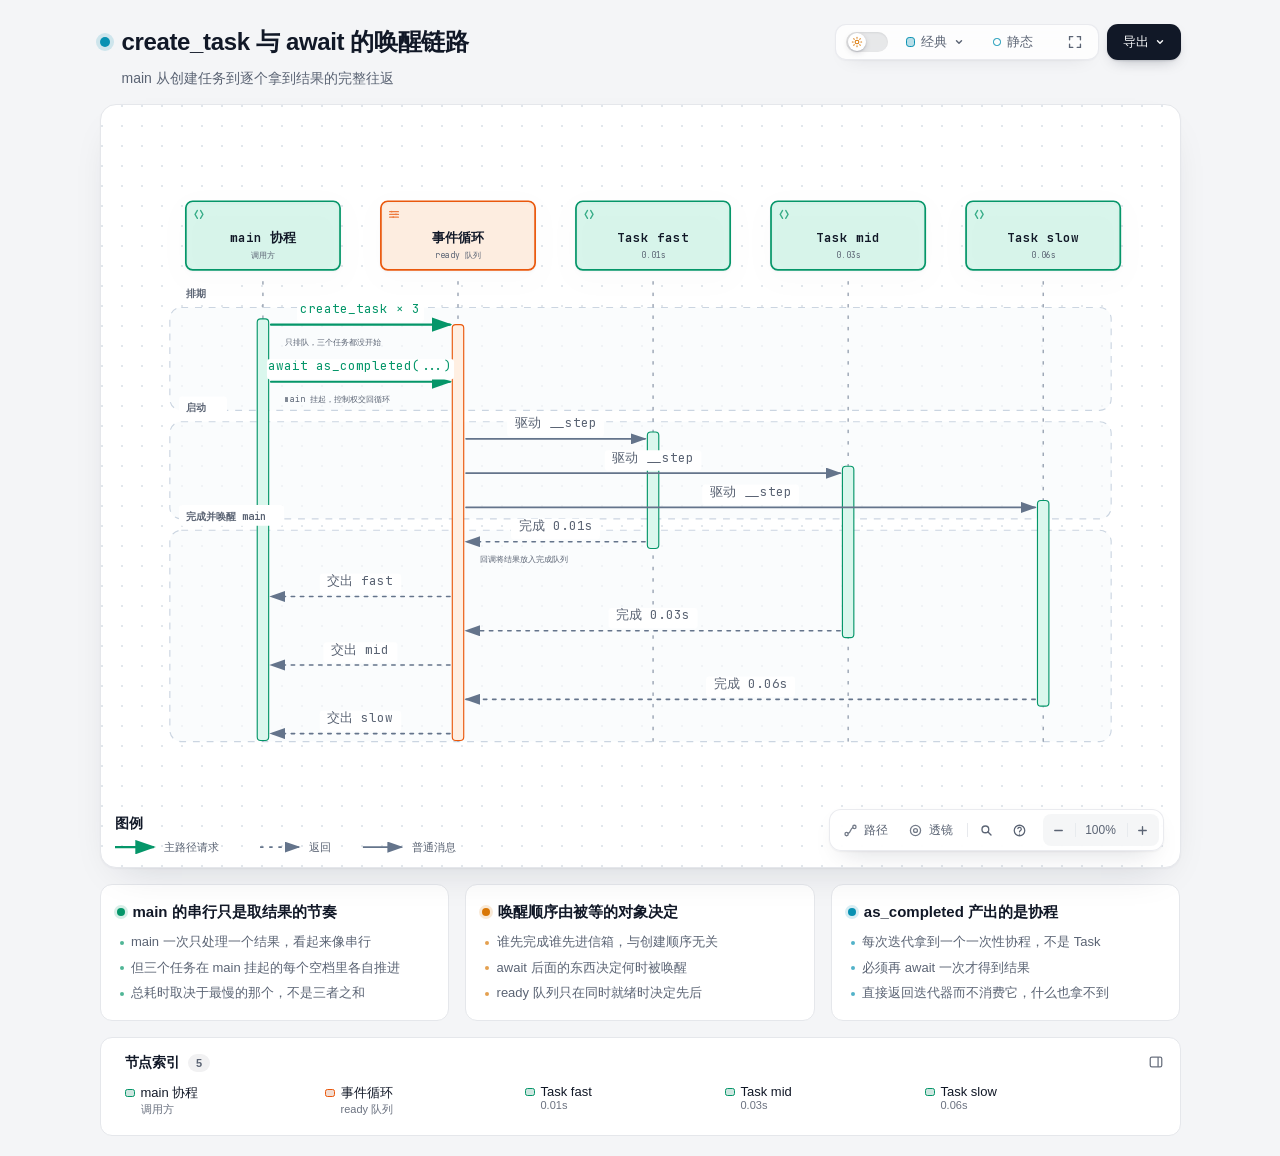
==== notes/phase1/day03/assets/await-wakeup.html @ 38f19245 "refactor: 代码与笔记按阶段归入 phaseN/ 目录 day01-05 移入 phase1/，notes/dayNN 移入 notes/phase1/dayNN；dayNN 编号不变， 站点" ====
<!DOCTYPE html>
<html lang="zh-CN" data-theme="dark" data-preset="classic">
<head>
  <meta charset="UTF-8">
  <meta name="viewport" content="width=device-width, initial-scale=1.0">
  <meta name="generator" content="archify 3.2.0">
  <meta name="archify-reader-contract" content="declared-wide-v1">
  <title>create_task 与 await 的唤醒链路</title>
  <script>
    // Resolve the theme before first paint so light-preference users don't
    // see a dark flash. The toolbar script below re-applies with UI state.
    (function () {
      try {
        var theme = null;
        try {
          var param = new URLSearchParams(window.location.search).get('theme');
          if (param === 'light' || param === 'dark') theme = param;
          if (new URLSearchParams(window.location.search).get('embed') === '1') {
            document.documentElement.setAttribute('data-embed', 'true');
          }
          if (new URLSearchParams(window.location.search).get('present') === '1') {
            document.documentElement.setAttribute('data-present', 'true');
          }
        } catch (_) {}
        if (!theme) {
          try { theme = localStorage.getItem('archify-theme'); } catch (_) {}
        }
        if (theme !== 'light' && theme !== 'dark') {
          theme = window.matchMedia('(prefers-color-scheme: light)').matches ? 'light' : 'dark';
        }
        document.documentElement.setAttribute('data-theme', theme);
      } catch (_) {}
    })();
  </script>
  <style id="archify-fonts">
/*
JetBrains Mono variable WOFF2 subsets from Google Fonts service revision v24.
These fixed bytes are shared by the viewer and its SVG/raster exports.
No local() source: an installed copy must not override the bundled font.
Uncovered characters (including CJK) still use the system fallback stack.
Upstream: https://github.com/JetBrains/JetBrainsMono

cyrillic-ext    1664 bytes  sha256 9343de2ca5d9549f792e7962375af8efb0f320c7643bfd36c884b5a30e5c396f
cyrillic        8892 bytes  sha256 4995a9a43ac659ec32fcd8b463755cd6a07b31a6e6b3894a6a153b661cf490e2
greek           6800 bytes  sha256 49c3da6c9a2b279b0f1f860f5cfb1f5dc38d88a5c7be9c9b1837bbc4e3db6111
vietnamese      5872 bytes  sha256 d44eb1936043a56038eb02dd70b243f379bef65783f94ec12f277550720411f1
latin-ext      11596 bytes  sha256 9c38cb2d0d2d93c1ee6e21fa78db76f13ea7e15e15cc64214c7ca89b6aaa35c4
latin          31340 bytes  sha256 2c32b9b3ee358c119e210f6f5195f9bd34894d78a785ff2e95d60e718e400af4

Copyright 2020 The JetBrains Mono Project Authors (https://github.com/JetBrains/JetBrainsMono)

This Font Software is licensed under the SIL Open Font License, Version 1.1.
This license is copied below, and is also available with a FAQ at:
https://openfontlicense.org


-----------------------------------------------------------
SIL OPEN FONT LICENSE Version 1.1 - 26 February 2007
-----------------------------------------------------------

PREAMBLE
The goals of the Open Font License (OFL) are to stimulate worldwide
development of collaborative font projects, to support the font creation
efforts of academic and linguistic communities, and to provide a free and
open framework in which fonts may be shared and improved in partnership
with others.

The OFL allows the licensed fonts to be used, studied, modified and
redistributed freely as long as they are not sold by themselves. The
fonts, including any derivative works, can be bundled, embedded,
redistributed and/or sold with any software provided that any reserved
names are not used by derivative works. The fonts and derivatives,
however, cannot be released under any other type of license. The
requirement for fonts to remain under this license does not apply
to any document created using the fonts or their derivatives.

DEFINITIONS
"Font Software" refers to the set of files released by the Copyright
Holder(s) under this license and clearly marked as such. This may
include source files, build scripts and documentation.

"Reserved Font Name" refers to any names specified as such after the
copyright statement(s).

"Original Version" refers to the collection of Font Software components as
distributed by the Copyright Holder(s).

"Modified Version" refers to any derivative made by adding to, deleting,
or substituting -- in part or in whole -- any of the components of the
Original Version, by changing formats or by porting the Font Software to a
new environment.

"Author" refers to any designer, engineer, programmer, technical
writer or other person who contributed to the Font Software.

PERMISSION & CONDITIONS
Permission is hereby granted, free of charge, to any person obtaining
a copy of the Font Software, to use, study, copy, merge, embed, modify,
redistribute, and sell modified and unmodified copies of the Font
Software, subject to the following conditions:

1) Neither the Font Software nor any of its individual components,
in Original or Modified Versions, may be sold by itself.

2) Original or Modified Versions of the Font Software may be bundled,
redistributed and/or sold with any software, provided that each copy
contains the above copyright notice and this license. These can be
included either as stand-alone text files, human-readable headers or
in the appropriate machine-readable metadata fields within text or
binary files as long as those fields can be easily viewed by the user.

3) No Modified Version of the Font Software may use the Reserved Font
Name(s) unless explicit written permission is granted by the corresponding
Copyright Holder. This restriction only applies to the primary font name as
presented to the users.

4) The name(s) of the Copyright Holder(s) or the Author(s) of the Font
Software shall not be used to promote, endorse or advertise any
Modified Version, except to acknowledge the contribution(s) of the
Copyright Holder(s) and the Author(s) or with their explicit written
permission.

5) The Font Software, modified or unmodified, in part or in whole,
must be distributed entirely under this license, and must not be
distributed under any other license. The requirement for fonts to
remain under this license does not apply to any document created
using the Font Software.

TERMINATION
This license becomes null and void if any of the above conditions are
not met.

DISCLAIMER
THE FONT SOFTWARE IS PROVIDED "AS IS", WITHOUT WARRANTY OF ANY KIND,
EXPRESS OR IMPLIED, INCLUDING BUT NOT LIMITED TO ANY WARRANTIES OF
MERCHANTABILITY, FITNESS FOR A PARTICULAR PURPOSE AND NONINFRINGEMENT
OF COPYRIGHT, PATENT, TRADEMARK, OR OTHER RIGHT. IN NO EVENT SHALL THE
COPYRIGHT HOLDER BE LIABLE FOR ANY CLAIM, DAMAGES OR OTHER LIABILITY,
INCLUDING ANY GENERAL, SPECIAL, INDIRECT, INCIDENTAL, OR CONSEQUENTIAL
DAMAGES, WHETHER IN AN ACTION OF CONTRACT, TORT OR OTHERWISE, ARISING
FROM, OUT OF THE USE OR INABILITY TO USE THE FONT SOFTWARE OR FROM
OTHER DEALINGS IN THE FONT SOFTWARE.
*/
    /* cyrillic-ext */
    @font-face { font-family: 'JetBrains Mono'; font-style: normal; font-weight: 400 800; font-display: swap;
      src: url([data-uri]) format('woff2');
      unicode-range: U+0460-052F, U+1C80-1C8A, U+20B4, U+2DE0-2DFF, U+A640-A69F, U+FE2E-FE2F; }
    /* cyrillic */
    @font-face { font-family: 'JetBrains Mono'; font-style: normal; font-weight: 400 800; font-display: swap;
      src: url([data-uri]) format('woff2');
      unicode-range: U+0301, U+0400-045F, U+0490-0491, U+04B0-04B1, U+2116; }
    /* greek */
    @font-face { font-family: 'JetBrains Mono'; font-style: normal; font-weight: 400 800; font-display: swap;
      src: url([data-uri]) format('woff2');
      unicode-range: U+0370-0377, U+037A-037F, U+0384-038A, U+038C, U+038E-03A1, U+03A3-03FF; }
    /* vietnamese */
    @font-face { font-family: 'JetBrains Mono'; font-style: normal; font-weight: 400 800; font-display: swap;
      src: url([data-uri]) format('woff2');
      unicode-range: U+0102-0103, U+0110-0111, U+0128-0129, U+0168-0169, U+01A0-01A1, U+01AF-01B0, U+0300-0301, U+0303-0304, U+0308-0309, U+0323, U+0329, U+1EA0-1EF9, U+20AB; }
    /* latin-ext */
    @font-face { font-family: 'JetBrains Mono'; font-style: normal; font-weight: 400 800; font-display: swap;
      src: url([data-uri]) format('woff2');
      unicode-range: U+0100-02BA, U+02BD-02C5, U+02C7-02CC, U+02CE-02D7, U+02DD-02FF, U+0304, U+0308, U+0329, U+1D00-1DBF, U+1E00-1E9F, U+1EF2-1EFF, U+2020, U+20A0-20AB, U+20AD-20C0, U+2113, U+2C60-2C7F, U+A720-A7FF; }
    /* latin */
    @font-face { font-family: 'JetBrains Mono'; font-style: normal; font-weight: 400 800; font-display: swap;
      src: url([data-uri]) format('woff2');
      unicode-range: U+0000-00FF, U+0131, U+0152-0153, U+02BB-02BC, U+02C6, U+02DA, U+02DC, U+0304, U+0308, U+0329, U+2000-206F, U+20AC, U+2122, U+2191, U+2193, U+2212, U+2215, U+FEFF, U+FFFD; }
  </style>
  <style>
    /* ==========================================================
       THEME VARIABLES — switch by toggling [data-theme] on <html>
       ========================================================== */
    :root,
    [data-theme="dark"] {
      --bg: #020617;
      --grid: #1e293b;
      --canvas-dot: rgba(148, 163, 184, 0.16);
      --text: #ffffff;
      --text-muted: #94a3b8;
      --text-dim: #475569;
      /* UI chrome and menu hints need more contrast than SVG .t-dim accents */
      --text-faint: #7d8da1;

      --panel: rgba(15, 23, 42, 0.5);
      --panel-border: #1e293b;
      --lane-fill: rgba(15, 23, 42, 0.22);
      --lane-stroke: #334155;

      --arrow: #94a3b8;
      --arrow-emphasis: #34d399;

      /* Opaque mask color used behind semi-transparent component fills
         so the arrows drawn underneath are properly hidden. */
      --mask: #0f172a;

      --frontend-fill:    rgba(8, 51, 68, 0.4);
      --frontend-stroke:  #22d3ee;
      --backend-fill:     rgba(6, 78, 59, 0.4);
      --backend-stroke:   #34d399;
      --database-fill:    rgba(76, 29, 149, 0.4);
      --database-stroke:  #a78bfa;
      --cloud-fill:       rgba(120, 53, 15, 0.3);
      --cloud-stroke:     #fbbf24;
      --security-fill:    rgba(136, 19, 55, 0.4);
      --security-stroke:  #fb7185;
      --messagebus-fill:  rgba(251, 146, 60, 0.3);
      --messagebus-stroke:#fb923c;
      --external-fill:    rgba(30, 41, 59, 0.5);
      --external-stroke:  #94a3b8;

      --toolbar-bg:       rgba(15, 23, 42, 0.8);
      --toolbar-border:   #334155;
      --toolbar-text:     #e2e8f0;
      --toolbar-hover:    rgba(15, 23, 42, 0.95);
      --toolbar-menu-bg:  #0f172a;
    }

    [data-theme="light"] {
      --bg: #f4f5f7;
      --grid: #e9edf2;
      --canvas-dot: #e2e7ec;
      --text: #111827;
      --text-muted: #5b6474;
      --text-dim: #9aa3b2;
      --text-faint: #6b7280;

      --panel: #ffffff;
      --panel-border: #e5e7eb;
      --lane-fill: rgba(248, 250, 252, 0.65);
      --lane-stroke: #cbd5e1;

      --arrow: #64748b;
      --arrow-emphasis: #059669;

      --mask: #ffffff;

      --frontend-fill: rgba(34, 211, 238, 0.15);
      --frontend-stroke: #0891b2;
      --backend-fill: rgba(52, 211, 153, 0.18);
      --backend-stroke: #059669;
      --database-fill: rgba(167, 139, 250, 0.2);
      --database-stroke: #7c3aed;
      --cloud-fill: rgba(251, 191, 36, 0.18);
      --cloud-stroke: #d97706;
      --security-fill: rgba(251, 113, 133, 0.15);
      --security-stroke: #e11d48;
      --messagebus-fill: rgba(251, 146, 60, 0.15);
      --messagebus-stroke: #ea580c;
      --external-fill: rgba(148, 163, 184, 0.18);
      --external-stroke: #64748b;

      --toolbar-bg:       rgba(255, 255, 255, 0.92);
      --toolbar-border:   #cbd5e1;
      --toolbar-text:     #334155;
      --toolbar-hover:    #ffffff;
      --toolbar-menu-bg:  #ffffff;
    }

    /* ==========================================================
       SIGNAL FLOW — an opt-in, motion-forward visual preset.
       The variables also target a standalone exported SVG, whose
       root carries data-preset and data-theme directly.
       ========================================================== */
    [data-preset="signal-flow"][data-theme="dark"] {
      --bg: #030711;
      --grid: #15233a;
      --panel: rgba(6, 14, 28, 0.78);
      --panel-border: #1d3350;
      --lane-fill: rgba(9, 22, 40, 0.5);
      --lane-stroke: #2c4564;
      --text: #f5fbff;
      --text-muted: #9eb0c7;
      --text-dim: #52667f;
      --text-faint: #7890ad;
      --mask: #07101e;
      --frontend-fill: rgba(6, 182, 212, 0.14);
      --frontend-stroke: #67e8f9;
      --backend-fill: rgba(16, 185, 129, 0.14);
      --backend-stroke: #5eead4;
      --database-fill: rgba(139, 92, 246, 0.16);
      --database-stroke: #c4b5fd;
      --cloud-fill: rgba(245, 158, 11, 0.13);
      --cloud-stroke: #fcd34d;
      --security-fill: rgba(244, 63, 94, 0.13);
      --security-stroke: #fda4af;
      --messagebus-fill: rgba(249, 115, 22, 0.13);
      --messagebus-stroke: #fdba74;
      --external-fill: rgba(71, 85, 105, 0.24);
      --external-stroke: #a5b4c7;
      --arrow: #7890ad;
      --arrow-emphasis: #2dd4bf;
      --toolbar-bg: rgba(7, 16, 30, 0.86);
      --toolbar-border: #29415f;
      --toolbar-menu-bg: #07101e;
    }

    [data-preset="signal-flow"][data-theme="light"] {
      --bg: #f4f9fc;
      --grid: #d4e5ee;
      --panel: rgba(255, 255, 255, 0.82);
      --panel-border: #bfd5e2;
      --lane-fill: rgba(232, 243, 248, 0.62);
      --lane-stroke: #a9c5d5;
      --text: #102638;
      --text-muted: #587287;
      --text-dim: #8aa2b4;
      --text-faint: #668397;
      --mask: #ffffff;
      --frontend-fill: rgba(6, 182, 212, 0.09);
      --frontend-stroke: #0789a1;
      --backend-fill: rgba(5, 150, 105, 0.09);
      --backend-stroke: #087f69;
      --database-fill: rgba(124, 58, 237, 0.09);
      --database-stroke: #7254c7;
      --cloud-fill: rgba(217, 119, 6, 0.08);
      --cloud-stroke: #b9670b;
      --security-fill: rgba(225, 29, 72, 0.08);
      --security-stroke: #c53a59;
      --messagebus-fill: rgba(234, 88, 12, 0.08);
      --messagebus-stroke: #c65f27;
      --external-fill: rgba(100, 116, 139, 0.1);
      --external-stroke: #607a8c;
      --arrow: #7b97aa;
      --arrow-emphasis: #0d9488;
    }

    /* ==========================================================
       BLUEPRINT — a review-first drafting preset for deployment,
       infrastructure, and technical design documentation. It keeps
       the same semantic palette and geometry while trading glow for
       precise grid contrast, squared materials, and drafting marks.
       ========================================================== */
    [data-preset="blueprint"][data-theme="dark"] {
      --bg: #06131f;
      --grid: #17425a;
      --panel: rgba(7, 27, 43, 0.9);
      --panel-border: #27627f;
      --lane-fill: rgba(10, 43, 66, 0.36);
      --lane-stroke: #34799a;
      --text: #e3f6ff;
      --text-muted: #91b8ca;
      --text-dim: #557e92;
      --text-faint: #739caf;
      --mask: #0a2031;
      --frontend-fill: rgba(26, 157, 193, 0.14);
      --frontend-stroke: #66d9ef;
      --backend-fill: rgba(31, 155, 124, 0.13);
      --backend-stroke: #69dfbd;
      --database-fill: rgba(120, 105, 196, 0.14);
      --database-stroke: #b4a8ff;
      --cloud-fill: rgba(197, 145, 43, 0.13);
      --cloud-stroke: #ffd166;
      --security-fill: rgba(199, 76, 104, 0.13);
      --security-stroke: #ff8da1;
      --messagebus-fill: rgba(207, 112, 49, 0.13);
      --messagebus-stroke: #ffad66;
      --external-fill: rgba(84, 119, 139, 0.18);
      --external-stroke: #a7cad9;
      --arrow: #78a3b7;
      --arrow-emphasis: #64dfc1;
      --toolbar-bg: rgba(7, 28, 45, 0.92);
      --toolbar-border: #34799a;
      --toolbar-text: #d8f3ff;
      --toolbar-hover: rgba(18, 58, 83, 0.95);
      --toolbar-menu-bg: #0a2031;
    }

    [data-preset="blueprint"][data-theme="light"] {
      --bg: #edf7fa;
      --grid: #b5d5e1;
      --panel: rgba(249, 253, 255, 0.94);
      --panel-border: #78aabd;
      --lane-fill: rgba(210, 232, 240, 0.42);
      --lane-stroke: #83b2c4;
      --text: #123344;
      --text-muted: #4e7486;
      --text-dim: #86a6b4;
      --text-faint: #668c9d;
      --mask: #f9fdff;
      --frontend-fill: rgba(8, 145, 178, 0.08);
      --frontend-stroke: #087f9c;
      --backend-fill: rgba(5, 128, 101, 0.08);
      --backend-stroke: #08755f;
      --database-fill: rgba(100, 75, 180, 0.08);
      --database-stroke: #6757a8;
      --cloud-fill: rgba(181, 120, 15, 0.08);
      --cloud-stroke: #a86609;
      --security-fill: rgba(190, 48, 80, 0.07);
      --security-stroke: #b32f50;
      --messagebus-fill: rgba(196, 81, 22, 0.07);
      --messagebus-stroke: #b65120;
      --external-fill: rgba(79, 112, 128, 0.08);
      --external-stroke: #506f7e;
      --arrow: #6d93a5;
      --arrow-emphasis: #087f69;
      --toolbar-bg: rgba(247, 252, 254, 0.94);
      --toolbar-border: #8ab5c5;
      --toolbar-text: #294f61;
      --toolbar-hover: #ffffff;
      --toolbar-menu-bg: #f9fdff;
    }

    /* ==========================================================
       EDITORIAL — a warm, publication-minded preset for design
       reviews, launch notes, and documentation. The diagram keeps
       the same semantic palette and exact geometry, but trades
       software chrome for paper, ink, ruled structure, and one
       restrained vermilion accent.
       ========================================================== */
    [data-preset="editorial"][data-theme="dark"] {
      --bg: #181611;
      --grid: #39342a;
      --panel: rgba(35, 31, 24, 0.96);
      --panel-border: #625a4a;
      --lane-fill: rgba(52, 46, 35, 0.46);
      --lane-stroke: #726957;
      --text: #f4eddf;
      --text-muted: #b9ae9b;
      --text-dim: #776e60;
      --text-faint: #9d917e;
      --mask: #231f18;
      --frontend-fill: rgba(43, 133, 142, 0.16);
      --frontend-stroke: #7fc6c7;
      --backend-fill: rgba(63, 132, 92, 0.16);
      --backend-stroke: #8fc29e;
      --database-fill: rgba(117, 91, 141, 0.17);
      --database-stroke: #c0a4d0;
      --cloud-fill: rgba(170, 119, 49, 0.16);
      --cloud-stroke: #d8ad68;
      --security-fill: rgba(157, 69, 65, 0.17);
      --security-stroke: #df9085;
      --messagebus-fill: rgba(174, 79, 42, 0.16);
      --messagebus-stroke: #df946f;
      --external-fill: rgba(126, 115, 96, 0.18);
      --external-stroke: #b8ad99;
      --arrow: #948978;
      --arrow-emphasis: #dd6b3d;
      --toolbar-bg: rgba(35, 31, 24, 0.92);
      --toolbar-border: #625a4a;
      --toolbar-text: #eee5d5;
      --toolbar-hover: #302a20;
      --toolbar-menu-bg: #231f18;
    }

    [data-preset="editorial"][data-theme="light"] {
      --bg: #f2eee5;
      --grid: #d8d0c2;
      --panel: rgba(251, 248, 241, 0.97);
      --panel-border: #c4b9a6;
      --lane-fill: rgba(229, 221, 207, 0.42);
      --lane-stroke: #b8aa94;
      --text: #242018;
      --text-muted: #6f6658;
      --text-dim: #a09788;
      --text-faint: #817767;
      --mask: #fbf8f1;
      --frontend-fill: rgba(31, 117, 126, 0.09);
      --frontend-stroke: #287e84;
      --backend-fill: rgba(42, 119, 75, 0.09);
      --backend-stroke: #397b53;
      --database-fill: rgba(105, 75, 130, 0.09);
      --database-stroke: #765d86;
      --cloud-fill: rgba(157, 103, 31, 0.1);
      --cloud-stroke: #9a671f;
      --security-fill: rgba(153, 58, 52, 0.09);
      --security-stroke: #9e463f;
      --messagebus-fill: rgba(182, 70, 27, 0.09);
      --messagebus-stroke: #ad4b25;
      --external-fill: rgba(101, 91, 75, 0.09);
      --external-stroke: #746b5e;
      --arrow: #8a806f;
      --arrow-emphasis: #bb4c23;
      --toolbar-bg: rgba(251, 248, 241, 0.94);
      --toolbar-border: #c4b9a6;
      --toolbar-text: #40392f;
      --toolbar-hover: #fffdf8;
      --toolbar-menu-bg: #fbf8f1;
    }

    * { margin: 0; padding: 0; box-sizing: border-box; }

    body {
      --archify-page-top: 2rem;
      font-family: -apple-system, BlinkMacSystemFont, 'Segoe UI', 'PingFang SC', 'Hiragino Sans GB', 'Microsoft YaHei', 'Noto Sans CJK SC', 'Noto Sans', Roboto, 'Helvetica Neue', Arial, sans-serif;
      -webkit-font-smoothing: antialiased;
      background: var(--bg);
      min-height: 100vh;
      padding: var(--archify-page-top) 2rem 2rem;
      color: var(--text);
      /* Theme surfaces change together; animating the page background leaves it
         visibly out of sync with the SVG and panel for the first 200ms. */
    }

    html[data-preset="signal-flow"] body {
      background-image:
        radial-gradient(circle at 18% -8%, rgba(34, 211, 238, 0.14), transparent 34rem),
        radial-gradient(circle at 92% 18%, rgba(139, 92, 246, 0.12), transparent 30rem);
      background-attachment: fixed;
    }
    html[data-preset="signal-flow"][data-theme="light"] body {
      background-image:
        radial-gradient(circle at 18% -8%, rgba(6, 182, 212, 0.12), transparent 34rem),
        radial-gradient(circle at 92% 18%, rgba(139, 92, 246, 0.08), transparent 30rem);
    }
    html[data-preset="blueprint"] body {
      background-image:
        linear-gradient(var(--grid) 1px, transparent 1px),
        linear-gradient(90deg, var(--grid) 1px, transparent 1px);
      background-size: 32px 32px;
      background-position: -1px -1px;
      background-attachment: fixed;
    }
    html[data-preset="editorial"] body {
      background-image:
        linear-gradient(90deg, transparent 0, transparent 5.4rem, color-mix(in srgb, var(--security-stroke) 18%, transparent) 5.4rem, color-mix(in srgb, var(--security-stroke) 18%, transparent) calc(5.4rem + 1px), transparent calc(5.4rem + 1px)),
        repeating-linear-gradient(0deg, transparent 0, transparent 31px, color-mix(in srgb, var(--grid) 36%, transparent) 31px, color-mix(in srgb, var(--grid) 36%, transparent) 32px);
      background-attachment: fixed;
    }

    /* Gallery/embed mode keeps the generated artifact as the source of truth
       while presenting only its diagram surface inside a proof card. */
    html[data-embed="true"] body {
      min-height: 0;
      padding: 0;
      overflow: hidden;
      background: var(--bg);
      background-image: none;
    }
    html[data-embed="true"] .toolbar,
    html[data-embed="true"] .header,
    html[data-embed="true"] .cards,
    html[data-embed="true"] .diagram-nav,
    html[data-embed="true"] .overview-map,
    html[data-embed="true"] .focus-chip,
    html[data-embed="true"] .route-probe,
    html[data-embed="true"] .semantic-lens,
    html[data-embed="true"] .diagram-guide,
    html[data-embed="true"] .node-finder,
    html[data-embed="true"] .node-outline { display: none !important; }
    html[data-embed="true"] .container { max-width: none; }
    html[data-embed="true"] .diagram-container {
      padding: 0.5rem;
      border: 0;
      border-radius: 0;
      box-shadow: none;
    }
    html[data-embed="true"] .diagram-container svg { min-width: 0; }

    /* Presentation Stage is a viewer-only layer: it gives the live diagram
       the viewport while keeping guided views, theme, focus, and exports real.
       Embed mode wins when both query parameters are present. */
    html[data-present="true"]:not([data-embed="true"]) body {
      --archify-page-top: 1rem;
      height: 100dvh;
      min-height: 0;
      padding: 1rem;
      overflow: hidden;
    }
    html[data-present="true"]:not([data-embed="true"]) .container {
      display: flex;
      flex-direction: column;
      gap: 0.75rem;
      width: 100%;
      max-width: none;
      height: calc(100dvh - 2rem);
    }
    html[data-present="true"]:not([data-embed="true"]) .header {
      flex: none;
      min-width: 0;
      margin: 0;
      padding-right: 23rem;
    }
    html[data-present="true"]:not([data-embed="true"]) .header-row { margin-bottom: 0.25rem; }
    html[data-present="true"]:not([data-embed="true"]) .subtitle {
      overflow: hidden;
      text-overflow: ellipsis;
      white-space: nowrap;
    }

    html[data-present="true"]:not([data-embed="true"]) .diagram-container {
      display: flex;
      flex: 1 1 auto;
      align-items: center;
      justify-content: center;
      min-height: 0;
      padding: 0.75rem;
      padding-bottom: calc(0.75rem + var(--archify-nav-reserve));
    }
    html[data-present="true"]:not([data-embed="true"]) .diagram-container > svg {
      flex: 1 1 auto;
      height: 100%;
      min-height: 0;
      width: 100%;
      min-width: 0;
    }
    html[data-present="true"]:not([data-embed="true"]) .cards { display: none; }
    html[data-present="true"]:not([data-embed="true"]) #btn-present {
      border-color: var(--frontend-stroke);
      color: var(--frontend-stroke);
    }

    /* The reader owns only the outer scale. Compact automatic sequences fit at
       their authored text size or larger. Long sequences and waterfall rows
       favor reading width and page scroll; other diagrams keep height fitting.
       Small automatic canvases retain a modest scale inside a usable shell.
       Every strategy preserves the authored SVG/viewBox and semantic geometry. */
    .container {
      width: 100%;
      max-width: var(--archify-reader-width, 1440px);
      margin: 0 auto;
    }
    html[data-reader-area="true"] .diagram-container {
      min-height: var(--archify-diagram-min-height);
      display: flex;
      align-items: center;
    }
    html[data-reader-area="true"] .diagram-container > svg { flex-shrink: 0; }
    /* The original SVG legend can use the outer corner while the capped or fitted
       diagram stays centered. The container still clips all outer paint. */
    .diagram-container:has([data-reader-legend-corner]) > svg { overflow: visible; }
    .diagram-container [data-reader-legend-corner] {
      transform-origin: 0 0;
      transform-box: view-box;
      transform: var(--archify-reader-legend-transform);
    }
    html[data-reader-narrow="true"]:not([data-present="true"]) .diagram-container > svg {
      min-width: 0;
      max-width: var(--archify-diagram-max-width);
      margin-inline: auto;
    }
    @media (min-width: 768px) and (max-height: 920px) {
      .header { margin-bottom: 1rem; }
      .diagram-container { padding: 1rem; }
      .cards { margin-top: 1rem; }
      .card { padding: 1rem; }
    }

    .header { margin-bottom: 1.5rem; padding-right: 29.5rem; }

    html[data-preset="signal-flow"] .header,
    html[data-preset="blueprint"] .header,
    html[data-preset="editorial"] .header { padding-right: 29.5rem; }

    .header-row {
      display: flex;
      align-items: center;
      gap: 0.75rem;
      min-height: 2.75rem;
      margin-bottom: 0.25rem;
    }

    .pulse-dot {
      flex: none;
      width: 10px;
      height: 10px;
      background: var(--frontend-stroke);
      border-radius: 50%;
      box-shadow: 0 0 0 4px color-mix(in srgb, var(--frontend-stroke) 16%, transparent);
      animation: none;
    }

    html[data-motion-capable="true"] .pulse-dot { animation: pulse 2s infinite; }

    @keyframes pulse {
      0%, 100% { opacity: 1; }
      50% { opacity: 0.5; }
    }

    h1 {
      font-size: 1.5rem;
      font-weight: 650;
      line-height: 1.25;
      letter-spacing: -0.015em;
    }

    .subtitle {
      color: var(--text-muted);
      font-size: 0.875rem;
      line-height: 1.55;
      margin-left: 1.375rem;
    }

    html[data-preset="signal-flow"] .header-row::after {
      content: attr(data-preset-badge-signal-flow);
      flex: none;
      margin-left: 0.25rem;
      color: var(--frontend-stroke);
      border: 1px solid var(--frontend-stroke);
      border-radius: 999px;
      padding: 0.28rem 0.6rem;
      font-size: 0.625rem;
      letter-spacing: 0.12em;
      opacity: 0.82;
      box-shadow: 0 0 20px rgba(34, 211, 238, 0.12);
      white-space: nowrap;
    }

    html[data-preset="blueprint"] .pulse-dot {
      width: 10px;
      height: 10px;
      border: 1px solid var(--frontend-stroke);
      border-radius: 1px;
      background: transparent;
      box-shadow: inset 0 0 0 2px var(--bg);
      transform: rotate(45deg);
      animation: none;
    }
    html[data-preset="blueprint"] .header-row::after {
      content: attr(data-preset-badge-blueprint);
      flex: none;
      margin-left: 0.25rem;
      padding: 0.28rem 0.55rem;
      border-top: 1px solid var(--frontend-stroke);
      border-bottom: 1px solid var(--frontend-stroke);
      color: var(--frontend-stroke);
      font-size: 0.5625rem;
      font-weight: 700;
      letter-spacing: 0.14em;
      white-space: nowrap;
    }

    html[data-preset="editorial"] h1,
    html[data-preset="editorial"] .card h3 {
      font-family: Georgia, 'Times New Roman', 'Songti SC', STSong, serif;
      letter-spacing: -0.02em;
    }
    html[data-preset="editorial"] h1 { font-size: 1.72rem; font-weight: 600; }
    html[data-preset="editorial"] .pulse-dot {
      width: 9px;
      height: 9px;
      border: 1px solid var(--arrow-emphasis);
      border-radius: 0;
      background: var(--arrow-emphasis);
      box-shadow: 0 0 0 3px color-mix(in srgb, var(--arrow-emphasis) 14%, transparent);
      transform: rotate(45deg);
      animation: none;
    }
    html[data-preset="editorial"] .header-row::after {
      content: attr(data-preset-badge-editorial);
      flex: none;
      margin-left: 0.25rem;
      padding: 0.32rem 0 0.24rem;
      border-bottom: 2px solid var(--arrow-emphasis);
      color: var(--arrow-emphasis);
      font-family: Georgia, 'Times New Roman', serif;
      font-size: 0.625rem;
      font-style: italic;
      font-weight: 600;
      letter-spacing: 0.08em;
      white-space: nowrap;
    }

    .diagram-container {
      --archify-nav-reserve: 0px;
      background: var(--panel);
      border-radius: 1rem;
      border: 1px solid var(--panel-border);
      box-shadow: 0 1px 2px rgba(15, 23, 42, 0.04), 0 16px 40px -20px rgba(15, 23, 42, 0.18);
      padding: 1.5rem;
      padding-bottom: calc(1.5rem + var(--archify-nav-reserve));
      overflow: hidden;
      position: relative;
    }

    html[data-preset="signal-flow"] .diagram-container {
      position: relative;
      overflow: hidden;
      background: linear-gradient(180deg, rgba(8, 20, 38, 0.82), rgba(3, 8, 18, 0.94));
      box-shadow: inset 0 1px 0 rgba(255, 255, 255, 0.04), 0 28px 80px rgba(0, 0, 0, 0.34);
    }
    html[data-preset="signal-flow"][data-theme="light"] .diagram-container {
      background: linear-gradient(180deg, rgba(255, 255, 255, 0.9), rgba(237, 246, 250, 0.94));
      box-shadow: inset 0 1px 0 rgba(255, 255, 255, 0.72), 0 24px 60px rgba(45, 78, 99, 0.12);
    }
    html[data-preset="blueprint"] .diagram-container {
      border-color: var(--panel-border);
      border-radius: 0.35rem;
      background: var(--panel);
      box-shadow:
        inset 0 0 0 1px color-mix(in srgb, var(--panel-border) 34%, transparent),
        0 18px 48px rgba(0, 0, 0, 0.16);
    }
    html[data-preset="blueprint"] .diagram-container::after {
      content: "";
      position: absolute;
      z-index: 10;
      inset: 0.7rem;
      pointer-events: none;
      background:
        linear-gradient(var(--frontend-stroke), var(--frontend-stroke)) left top / 1.35rem 1px no-repeat,
        linear-gradient(var(--frontend-stroke), var(--frontend-stroke)) left top / 1px 1.35rem no-repeat,
        linear-gradient(var(--frontend-stroke), var(--frontend-stroke)) right top / 1.35rem 1px no-repeat,
        linear-gradient(var(--frontend-stroke), var(--frontend-stroke)) right top / 1px 1.35rem no-repeat,
        linear-gradient(var(--frontend-stroke), var(--frontend-stroke)) left bottom / 1.35rem 1px no-repeat,
        linear-gradient(var(--frontend-stroke), var(--frontend-stroke)) left bottom / 1px 1.35rem no-repeat,
        linear-gradient(var(--frontend-stroke), var(--frontend-stroke)) right bottom / 1.35rem 1px no-repeat,
        linear-gradient(var(--frontend-stroke), var(--frontend-stroke)) right bottom / 1px 1.35rem no-repeat;
      opacity: 0.58;
    }
    html[data-preset="editorial"] .diagram-container {
      overflow: hidden;
      border-color: var(--panel-border);
      border-radius: 0.38rem;
      background:
        linear-gradient(90deg, color-mix(in srgb, var(--security-fill) 58%, transparent), transparent 12%),
        var(--panel);
      box-shadow:
        0 1px 0 color-mix(in srgb, var(--text) 6%, transparent),
        0 18px 48px color-mix(in srgb, #000 19%, transparent);
    }
    html[data-preset="editorial"] .diagram-container::after {
      position: absolute;
      z-index: 10;
      top: 0.72rem;
      right: 1.25rem;
      padding: 0.2rem 0.52rem;
      border: 1px solid var(--panel-border);
      background: var(--panel);
      color: var(--arrow-emphasis);
      content: attr(data-preset-badge-editorial-plate);
      font-family: Georgia, 'Times New Roman', serif;
      font-size: 0.52rem;
      font-style: italic;
      font-weight: 600;
      letter-spacing: 0.09em;
      pointer-events: none;
    }
    html[data-embed="true"][data-preset="editorial"] .diagram-container::after { display: none; }
    html[data-motion-capable="true"][data-preset="signal-flow"][data-ambient-entry="running"] .diagram-container::before {
      content: "";
      position: absolute;
      inset: 0;
      pointer-events: none;
      background: linear-gradient(115deg, transparent 28%, rgba(103, 232, 249, 0.035) 48%, transparent 68%);
      transform: translateX(-70%);
      animation: archify-signal-scan 4.8s ease-in-out 1 both;
    }

    /* Motion Governor gives the reader a real static state and gives the
       strongest semantic action the only motion budget. Atmosphere resets to
       its authored base instead of freezing mid-cycle. Static artifacts never
       start a decorative pulse or scan. */
    html:not([data-motion-capable="true"]) svg[data-animation="trace"] [data-animate] {
      animation: none !important;
    }
    html:not([data-motion-capable="true"]) svg[data-animation="trace"] [data-graph-role="automatic-crossover"]:has(> [data-animate="edge"]) > [data-graph-role="automatic-crossover-underlay"] {
      animation: none !important;
    }
    html[data-motion="still"] .pulse-dot,
    html[data-motion="still"] .diagram-container::before,
    html[data-motion="still"] svg[data-animation="trace"] [data-animate],
    html[data-motion-owner] .pulse-dot,
    html[data-motion-owner] .diagram-container::before,
    html[data-motion-owner] svg[data-animation="trace"] [data-animate],
    html[data-embed="true"] .pulse-dot,
    html[data-embed="true"] .diagram-container::before,
    html[data-share-playback="true"] .pulse-dot,
    html[data-share-playback="true"] .diagram-container::before,
    html[data-document-hidden="true"] .pulse-dot,
    html[data-document-hidden="true"] .diagram-container::before,
    html[data-document-hidden="true"] svg[data-animation="trace"] [data-animate],
    html[data-motion="still"] svg[data-animation="trace"] [data-graph-role="automatic-crossover"]:has(> [data-animate="edge"]) > [data-graph-role="automatic-crossover-underlay"],
    html[data-motion-owner] svg[data-animation="trace"] [data-graph-role="automatic-crossover"]:has(> [data-animate="edge"]) > [data-graph-role="automatic-crossover-underlay"],
    html[data-embed="true"] svg[data-animation="trace"] [data-graph-role="automatic-crossover"]:has(> [data-animate="edge"]) > [data-graph-role="automatic-crossover-underlay"],
    html[data-share-playback="true"] svg[data-animation="trace"] [data-graph-role="automatic-crossover"]:has(> [data-animate="edge"]) > [data-graph-role="automatic-crossover-underlay"],
    html[data-document-hidden="true"] svg[data-animation="trace"] [data-graph-role="automatic-crossover"]:has(> [data-animate="edge"]) > [data-graph-role="automatic-crossover-underlay"] {
      animation: none !important;
    }
    html[data-motion="still"] .diagram-container::before,
    html[data-motion-owner] .diagram-container::before,
    html[data-embed="true"] .diagram-container::before,
    html[data-share-playback="true"] .diagram-container::before {
      opacity: 0;
    }
    html[data-motion="still"] .intent-trace-flow,
    html[data-motion="still"] .route-probe-flow,
    html[data-motion="still"] .route-journey-flow,
    html[data-motion="still"] .semantic-lens-flow,
    html[data-motion="still"] .diagram-guide,
    html[data-motion="still"] .overview-map-live,
    html[data-document-hidden="true"] .intent-trace-flow,
    html[data-document-hidden="true"] .route-probe-flow,
    html[data-document-hidden="true"] .route-journey-flow,
    html[data-document-hidden="true"] .semantic-lens-flow,
    html[data-document-hidden="true"] .diagram-guide,
    html[data-document-hidden="true"] .overview-map-live {
      animation: none !important;
    }

    html[data-motion="still"] .intent-trace-flow,
    html[data-motion="still"] .route-probe-flow {
      stroke-dasharray: none;
      stroke-dashoffset: 0;
      opacity: 0.72;
    }
    html[data-motion="still"] .route-journey-overlay,
    html[data-document-hidden="true"] .route-journey-overlay { display: none !important; }
    html[data-motion="still"] .relationship-pulse-overlay { display: none !important; }

    html[data-motion="still"] svg [data-node-id],
    html[data-motion="still"] svg [data-edge-from],
    html[data-motion="still"] svg [data-detail],
    html[data-motion="still"] svg [data-detail-anchor],
    html[data-motion="still"] svg [data-legend-hit],
    html[data-motion="still"] svg {
      transition: none !important;
    }

    svg {
      font-family: 'JetBrains Mono', ui-monospace, SFMono-Regular, Menlo, Consolas, 'DejaVu Sans Mono', 'Liberation Mono', 'Noto Sans Mono CJK SC', 'PingFang SC', 'Hiragino Sans GB', 'Microsoft YaHei', monospace;
      width: 100%;
      min-width: min(900px, 100%);
      display: block;
      transform-origin: 0 0;
      transition: transform 0.18s ease;
    }

    .diagram-container.is-camera-moving svg {
      transition: transform 0.42s cubic-bezier(0.22, 1, 0.36, 1);
    }
    .diagram-container.is-camera-transaction svg { transition: none; }
    .diagram-container.is-pannable { cursor: grab; }
    .diagram-container.is-panning { cursor: grabbing; user-select: none; }
    .diagram-container.is-panning svg { transition: none; }

    .diagram-nav {
      position: absolute;
      right: 1rem;
      bottom: 1rem;
      z-index: 12;
      translate: 0 calc(-1 * var(--archify-dock-lift, 0px));
      display: inline-flex;
      align-items: center;
      max-width: calc(100% - 2rem);
      padding: 0.25rem;
      gap: 0.0625rem;
      overflow-x: auto;
      border: 1px solid color-mix(in srgb, var(--panel-border) 80%, transparent);
      border-radius: 0.75rem;
      background: color-mix(in srgb, var(--panel) 84%, transparent);
      box-shadow: 0 1px 2px rgba(15, 23, 42, 0.05), 0 10px 28px -14px rgba(15, 23, 42, 0.28);
      backdrop-filter: blur(14px) saturate(1.2);
      scrollbar-width: none;
    }
    .diagram-nav::-webkit-scrollbar { display: none; }
    .diagram-nav button,
    .focus-chip button {
      border: 0;
      background: transparent;
      color: var(--toolbar-text);
      font: inherit;
      cursor: pointer;
    }
    .diagram-nav button {
      min-width: 2rem;
      height: 2rem;
      padding: 0 0.4rem;
      border-radius: 0.5rem;
      color: var(--text-muted);
      font-size: 0.75rem;
      font-weight: 500;
      letter-spacing: 0;
      transition: background 0.15s, color 0.15s;
    }
    .diagram-nav button:hover,
    .diagram-nav button:focus-visible {
      color: var(--text);
      background: color-mix(in srgb, var(--text) 6%, transparent);
    }
    .diagram-nav button:hover,
    .diagram-nav button:focus-visible,
    .focus-chip button:hover,
    .focus-chip button:focus-visible { background: var(--toolbar-hover); }
    .diagram-nav button:focus-visible,
    .focus-chip button:focus-visible {
      outline: 2px solid var(--frontend-stroke);
      outline-offset: 1px;
    }
    .diagram-nav button:disabled { opacity: 0.38; cursor: default; }
    /* The Guide stays on the ? shortcut; Map only earns dock space once the
       reader has zoomed past the full diagram (or opened it from the keyboard). */
    .diagram-nav button[hidden] { display: none; }
    .diagram-container:not(.is-pannable) #btn-overview-map:not([data-radar-requested]):not(:focus) { display: none; }
    .diagram-nav button:disabled:hover { background: transparent; }
    .diagram-nav #btn-route-probe,
    .diagram-nav #btn-overview-map,
    .diagram-nav #btn-semantic-lens {
      min-width: auto;
      padding-inline: 0.6rem;
      color: var(--text-muted);
      font-weight: 500;
    }
    .diagram-nav #btn-node-finder,
    .diagram-nav [data-view="out"] {
      position: relative;
      margin-left: 0.375rem;
    }
    .diagram-nav #btn-node-finder::before,
    .diagram-nav [data-view="out"]::before {
      position: absolute;
      top: 0.55rem;
      bottom: 0.55rem;
      left: -0.19rem;
      width: 1px;
      background: color-mix(in srgb, var(--panel-border) 90%, transparent);
      content: "";
      pointer-events: none;
    }
    .diagram-nav-icon {
      display: block;
      width: 0.95rem;
      height: 0.95rem;
      margin: auto;
      background: currentColor;
      -webkit-mask-position: center;
      -webkit-mask-repeat: no-repeat;
      -webkit-mask-size: contain;
      mask-position: center;
      mask-repeat: no-repeat;
      mask-size: contain;
    }
    .diagram-nav-icon.find {
      -webkit-mask-image: url("data:image/svg+xml,%3Csvg xmlns='http://www.w3.org/2000/svg' viewBox='0 0 20 20'%3E%3Ccircle cx='8.5' cy='8.5' r='4.5' fill='none' stroke='black' stroke-width='1.8'/%3E%3Cpath d='m12 12 4 4' fill='none' stroke='black' stroke-width='1.8' stroke-linecap='round'/%3E%3C/svg%3E");
      mask-image: url("data:image/svg+xml,%3Csvg xmlns='http://www.w3.org/2000/svg' viewBox='0 0 20 20'%3E%3Ccircle cx='8.5' cy='8.5' r='4.5' fill='none' stroke='black' stroke-width='1.8'/%3E%3Cpath d='m12 12 4 4' fill='none' stroke='black' stroke-width='1.8' stroke-linecap='round'/%3E%3C/svg%3E");
    }
    .diagram-nav-icon.guide {
      -webkit-mask-image: url("data:image/svg+xml,%3Csvg xmlns='http://www.w3.org/2000/svg' viewBox='0 0 20 20'%3E%3Ccircle cx='10' cy='10' r='7' fill='none' stroke='black' stroke-width='1.7'/%3E%3Cpath d='M7.8 7.3a2.4 2.4 0 014.6.9c0 1.8-2.4 2-2.4 3.7M10 14.9h.01' fill='none' stroke='black' stroke-width='1.7' stroke-linecap='round'/%3E%3C/svg%3E");
      mask-image: url("data:image/svg+xml,%3Csvg xmlns='http://www.w3.org/2000/svg' viewBox='0 0 20 20'%3E%3Ccircle cx='10' cy='10' r='7' fill='none' stroke='black' stroke-width='1.7'/%3E%3Cpath d='M7.8 7.3a2.4 2.4 0 014.6.9c0 1.8-2.4 2-2.4 3.7M10 14.9h.01' fill='none' stroke='black' stroke-width='1.7' stroke-linecap='round'/%3E%3C/svg%3E");
    }
    .diagram-nav-icon.minus {
      -webkit-mask-image: url("data:image/svg+xml,%3Csvg xmlns='http://www.w3.org/2000/svg' viewBox='0 0 20 20'%3E%3Cpath d='M5 10h10' fill='none' stroke='black' stroke-width='1.8' stroke-linecap='round'/%3E%3C/svg%3E");
      mask-image: url("data:image/svg+xml,%3Csvg xmlns='http://www.w3.org/2000/svg' viewBox='0 0 20 20'%3E%3Cpath d='M5 10h10' fill='none' stroke='black' stroke-width='1.8' stroke-linecap='round'/%3E%3C/svg%3E");
    }
    .diagram-nav-icon.plus {
      -webkit-mask-image: url("data:image/svg+xml,%3Csvg xmlns='http://www.w3.org/2000/svg' viewBox='0 0 20 20'%3E%3Cpath d='M10 5v10M5 10h10' fill='none' stroke='black' stroke-width='1.8' stroke-linecap='round'/%3E%3C/svg%3E");
      mask-image: url("data:image/svg+xml,%3Csvg xmlns='http://www.w3.org/2000/svg' viewBox='0 0 20 20'%3E%3Cpath d='M10 5v10M5 10h10' fill='none' stroke='black' stroke-width='1.8' stroke-linecap='round'/%3E%3C/svg%3E");
    }
    .diagram-nav [data-view="reset"] {
      display: inline-flex;
      align-items: center;
      justify-content: center;
      gap: 0.2rem;
      min-width: 3.1rem;
      padding-inline: 0.35rem;
    }
    .diagram-nav [data-view="reset"][data-detail-visible] {
      min-width: 3.8rem;
    }
    .diagram-nav-detail {
      color: color-mix(in srgb, var(--toolbar-text) 52%, transparent);
      font-size: 0.44rem;
      font-weight: 700;
      line-height: 1;
      letter-spacing: 0.07em;
    }
    .diagram-nav-percent {
      color: var(--text-muted);
      font-size: 0.75rem;
      font-weight: 500;
      font-variant-numeric: tabular-nums;
      line-height: 1;
    }
    /* Mode buttons carry a small glyph so the dock reads as one icon language. */
    .diagram-nav #btn-route-probe,
    .diagram-nav #btn-overview-map,
    .diagram-nav #btn-semantic-lens {
      display: inline-flex;
      align-items: center;
      gap: 0.375rem;
      padding-inline: 0.55rem 0.65rem;
    }
    .diagram-nav #btn-route-probe::before,
    .diagram-nav #btn-overview-map::before,
    .diagram-nav #btn-semantic-lens::before {
      flex: none;
      width: 0.95rem;
      height: 0.95rem;
      background: currentColor;
      content: "";
      opacity: 0.85;
      -webkit-mask: var(--nav-glyph) center / contain no-repeat;
      mask: var(--nav-glyph) center / contain no-repeat;
    }
    .diagram-nav #btn-route-probe { --nav-glyph: url("data:image/svg+xml,%3Csvg xmlns='http://www.w3.org/2000/svg' viewBox='0 0 20 20'%3E%3Cg fill='none' stroke='black' stroke-width='1.7' stroke-linecap='round'%3E%3Ccircle cx='4.8' cy='14.8' r='2.2'/%3E%3Ccircle cx='15.2' cy='5.2' r='2.2'/%3E%3Cpath d='M6.9 13.9c3.8-1.4 2.6-6.3 6.2-7.8'/%3E%3C/g%3E%3C/svg%3E"); }
    .diagram-nav #btn-overview-map { --nav-glyph: url("data:image/svg+xml,%3Csvg xmlns='http://www.w3.org/2000/svg' viewBox='0 0 20 20'%3E%3Cg fill='none' stroke='black' stroke-width='1.7' stroke-linejoin='round'%3E%3Cpath d='M2.8 5.4 7.4 3.5l5.2 2 4.6-1.9v11l-4.6 1.9-5.2-2-4.6 1.9z'/%3E%3Cpath d='M7.4 3.5v11M12.6 5.5v11'/%3E%3C/g%3E%3C/svg%3E"); }
    .diagram-nav #btn-semantic-lens { --nav-glyph: url("data:image/svg+xml,%3Csvg xmlns='http://www.w3.org/2000/svg' viewBox='0 0 20 20'%3E%3Cg fill='none' stroke='black' stroke-width='1.7'%3E%3Ccircle cx='10' cy='10' r='6.8'/%3E%3Ccircle cx='10' cy='10' r='2.6'/%3E%3C/g%3E%3C/svg%3E"); }
    /* Zoom out / level / zoom in join into one stepper well. */
    .diagram-nav [data-view="out"],
    .diagram-nav [data-view="reset"],
    .diagram-nav [data-view="in"] {
      position: relative;
      border-radius: 0;
      background: color-mix(in srgb, var(--panel-border) 38%, transparent);
    }
    .diagram-nav [data-view="out"] { margin-left: 0.375rem; border-radius: 0.5rem 0 0 0.5rem; }
    .diagram-nav [data-view="out"]::before { display: none; }
    .diagram-nav [data-view="reset"],
    .diagram-nav [data-view="in"] { margin-left: -0.0625rem; }
    .diagram-nav [data-view="in"] { border-radius: 0 0.5rem 0.5rem 0; }
    .diagram-nav [data-view="reset"]::after,
    .diagram-nav [data-view="in"]::after {
      position: absolute;
      top: 0.55rem;
      bottom: 0.55rem;
      left: 0;
      width: 1px;
      background: color-mix(in srgb, var(--panel-border) 75%, transparent);
      content: "";
      pointer-events: none;
    }
    .diagram-nav [data-view="out"]:hover,
    .diagram-nav [data-view="reset"]:hover,
    .diagram-nav [data-view="in"]:hover { background: color-mix(in srgb, var(--panel-border) 60%, transparent); }
    .diagram-nav [data-view="out"]:disabled,
    .diagram-nav [data-view="in"]:disabled { opacity: 1; color: color-mix(in srgb, var(--text-muted) 40%, transparent); }
    .diagram-nav [data-view="out"]:disabled:hover,
    .diagram-nav [data-view="in"]:disabled:hover { background: color-mix(in srgb, var(--panel-border) 38%, transparent); }
    .diagram-nav [data-view="reset"] { min-width: 3.25rem; }
    .diagram-container[data-camera-indicator="true"] .diagram-nav-detail,
    .diagram-container[data-camera-indicator="true"] .diagram-nav-percent { color: var(--frontend-stroke); }
    .diagram-nav #btn-diagram-guide[aria-expanded="true"] {
      color: var(--cloud-stroke);
      background: var(--toolbar-hover);
    }

    /* Semantic Radar is a deliberately simplified, viewer-only overview. It
       uses authored node bounds and the live camera viewport rather than
       cloning the canonical SVG, so IDs, filters, animation, and export state
       stay singular and deterministic. */
    .overview-map {
      position: absolute;
      right: 1rem;
      bottom: calc(4.15rem + var(--archify-nav-reserve));
      z-index: 12;
      width: 11.25rem;
      overflow: hidden;
      border: 1px solid color-mix(in srgb, var(--frontend-stroke) 52%, var(--toolbar-border));
      border-radius: 0.78rem;
      background: var(--toolbar-menu-bg);
      color: var(--toolbar-text);
      box-shadow: 0 16px 42px rgba(0, 0, 0, 0.3);
      backdrop-filter: blur(16px);
      font-size: 0.625rem;
    }
    .overview-map[hidden] { display: none; }
    .overview-map[data-docked="true"] {
      position: fixed;
      right: var(--archify-radar-right, 1rem);
      top: var(--archify-radar-top, 1rem);
      bottom: auto;
    }
    .overview-map[data-docked="true"][data-dock-side="left"] {
      right: auto;
      left: var(--archify-radar-left, 1rem);
    }
    html[data-preset="blueprint"] .overview-map { border-radius: 0.28rem; }
    .overview-map-head {
      display: grid;
      grid-template-columns: auto minmax(0, 1fr) auto;
      align-items: center;
      gap: 0.45rem;
      min-height: 2.25rem;
      padding: 0.42rem 0.48rem 0.38rem 0.55rem;
      border-bottom: 1px solid var(--toolbar-border);
      background: linear-gradient(110deg, color-mix(in srgb, var(--frontend-fill) 45%, transparent), transparent 68%);
      cursor: grab;
      touch-action: none;
      user-select: none;
    }
    .overview-map[data-panel-dragging="true"] .overview-map-head { cursor: grabbing; }
    .overview-map[data-placement-invalid="true"] {
      border-color: var(--security-stroke);
      box-shadow: 0 0 0 2px color-mix(in srgb, var(--security-stroke) 34%, transparent), 0 16px 42px rgba(0, 0, 0, 0.3);
    }
    .overview-map[data-compact="true"] {
      width: 7.4rem;
    }
    .overview-map[data-compact="true"] .overview-map-head {
      grid-template-columns: minmax(0, 1fr) auto;
      gap: 0.24rem;
      min-height: 1.5rem;
      padding: 0.05rem 0.16rem 0.05rem 0.32rem;
      border-bottom: 0;
    }
    .overview-map[data-compact="true"] .overview-map-live,
    .overview-map[data-compact="true"] .overview-map-copy,
    .overview-map[data-compact="true"] .overview-map-surface,
    .overview-map[data-compact="true"] .overview-map-hint {
      display: none;
    }
    .overview-map[data-compact="true"] .overview-map-expand { display: inline-flex; }
    .overview-map[data-compact="true"] .overview-map-close {
      width: 1.15rem;
      height: 1.15rem;
      font-size: 0.72rem;
    }
    .overview-map-live {
      width: 0.42rem;
      height: 0.42rem;
      border-radius: 50%;
      background: var(--backend-stroke);
      box-shadow: 0 0 0 0 color-mix(in srgb, var(--backend-stroke) 52%, transparent);
      animation: archify-radar-live 2.4s ease-out infinite;
    }
    .overview-map-copy { min-width: 0; line-height: 1.1; }
    .overview-map-copy strong {
      display: block;
      overflow: hidden;
      color: var(--frontend-stroke);
      font-size: 0.59rem;
      letter-spacing: 0.12em;
      text-transform: uppercase;
      white-space: nowrap;
      text-overflow: ellipsis;
    }
    .overview-map-copy small {
      display: block;
      margin-top: 0.18rem;
      overflow: hidden;
      color: var(--text-faint);
      font-size: 0.52rem;
      letter-spacing: 0.04em;
      white-space: nowrap;
      text-overflow: ellipsis;
    }
    .overview-map-expand {
      display: none;
      align-items: center;
      justify-content: center;
      min-width: 0;
      height: 1.2rem;
      padding: 0 0.34rem;
      overflow: hidden;
      border: 0;
      border-radius: 0.3rem;
      background: transparent;
      color: var(--frontend-stroke);
      font: inherit;
      font-size: 0.49rem;
      font-weight: 700;
      letter-spacing: 0.06em;
      text-transform: uppercase;
      white-space: nowrap;
      cursor: pointer;
    }
    .overview-map-close {
      width: 1.55rem;
      height: 1.55rem;
      padding: 0;
      border: 0;
      border-radius: 0.34rem;
      background: transparent;
      color: var(--toolbar-text);
      font: inherit;
      font-size: 0.9rem;
      cursor: pointer;
    }
    .overview-map-expand:hover,
    .overview-map-expand:focus-visible,
    .overview-map-close:hover,
    .overview-map-close:focus-visible { background: var(--toolbar-hover); }
    .overview-map-expand:focus-visible,
    .overview-map-close:focus-visible,
    .overview-map-surface:focus-visible,
    .overview-map-node:focus-visible {
      outline: 2px solid var(--frontend-stroke);
      outline-offset: 1px;
    }
    .overview-map-surface {
      position: relative;
      height: 7rem;
      margin: 0.42rem;
      overflow: hidden;
      border: 1px solid color-mix(in srgb, var(--panel-border) 72%, transparent);
      border-radius: 0.42rem;
      background:
        linear-gradient(color-mix(in srgb, var(--panel-border) 26%, transparent) 1px, transparent 1px),
        linear-gradient(90deg, color-mix(in srgb, var(--panel-border) 26%, transparent) 1px, transparent 1px),
        color-mix(in srgb, var(--bg) 86%, transparent);
      background-size: 12px 12px;
      cursor: crosshair;
      touch-action: none;
    }
    html[data-preset="blueprint"] .overview-map-surface { border-radius: 0.1rem; }
    .overview-map-surface > svg {
      width: 100%;
      height: 100%;
      min-width: 0;
      transform: none !important;
      transition: none !important;
      display: block;
      overflow: visible;
    }
    .overview-map-node {
      fill: var(--backend-stroke);
      fill-opacity: 0.52;
      stroke: var(--backend-stroke);
      stroke-opacity: 0.86;
      vector-effect: non-scaling-stroke;
      cursor: pointer;
      transition: fill-opacity 140ms ease, stroke-width 140ms ease, filter 140ms ease;
    }
    .overview-map-node[data-kind="frontend"],
    .overview-map-node[data-kind="start"] { fill: var(--frontend-stroke); stroke: var(--frontend-stroke); }
    .overview-map-node[data-kind="database"],
    .overview-map-node[data-kind="success"] { fill: var(--database-stroke); stroke: var(--database-stroke); }
    .overview-map-node[data-kind="cloud"],
    .overview-map-node[data-kind="waiting"] { fill: var(--cloud-stroke); stroke: var(--cloud-stroke); }
    .overview-map-node[data-kind="messagebus"] { fill: var(--messagebus-stroke); stroke: var(--messagebus-stroke); }
    .overview-map-node[data-kind="security"],
    .overview-map-node[data-kind="decision"],
    .overview-map-node[data-kind="failure"] { fill: var(--security-stroke); stroke: var(--security-stroke); }
    .overview-map-node[data-kind="external"],
    .overview-map-node[data-kind="neutral"] { fill: var(--external-stroke); stroke: var(--external-stroke); }
    .overview-map-node[data-radar-active="true"],
    .overview-map-node:hover,
    .overview-map-node:focus-visible {
      fill-opacity: 0.92;
      stroke-width: 2.2;
      filter: drop-shadow(0 0 3px currentColor);
    }
    .overview-map-viewport {
      fill: color-mix(in srgb, var(--frontend-fill) 56%, transparent);
      stroke: var(--frontend-stroke);
      stroke-width: 2;
      vector-effect: non-scaling-stroke;
      pointer-events: none;
      filter: drop-shadow(0 0 3px color-mix(in srgb, var(--frontend-stroke) 54%, transparent));
    }
    .overview-map-hint {
      display: flex;
      justify-content: space-between;
      gap: 0.5rem;
      padding: 0 0.52rem 0.46rem;
      color: var(--text-faint);
      font-size: 0.49rem;
      letter-spacing: 0.06em;
      text-transform: uppercase;
    }
    .diagram-nav #btn-overview-map[aria-expanded="true"] {
      color: var(--frontend-stroke);
      background: color-mix(in srgb, var(--frontend-stroke) 11%, transparent);
    }
    .overview-map-feedback {
      position: absolute;
      right: 1rem;
      bottom: 4.15rem;
      z-index: 13;
      max-width: min(16rem, calc(100% - 2rem));
      padding: 0.38rem 0.55rem;
      border: 1px solid color-mix(in srgb, var(--frontend-stroke) 52%, var(--toolbar-border));
      border-radius: 0.5rem;
      background: var(--toolbar-menu-bg);
      color: var(--toolbar-text);
      box-shadow: 0 8px 24px rgba(0, 0, 0, 0.2);
      font-size: 0.52rem;
      line-height: 1.35;
      pointer-events: none;
    }
    .overview-map-feedback[hidden] { display: none; }
    .focus-chip[data-radar-yielded="true"] { display: none !important; }
    .diagram-nav #btn-route-probe[aria-pressed="true"] {
      color: var(--backend-stroke);
      background: color-mix(in srgb, var(--backend-stroke) 11%, transparent);
    }
    .diagram-nav #btn-semantic-lens[aria-expanded="true"],
    .diagram-nav #btn-semantic-lens[aria-pressed="true"] {
      color: var(--database-stroke);
      background: color-mix(in srgb, var(--database-stroke) 11%, transparent);
    }

    /* Semantic Lens turns the compiled node-kind palette into an analytical
       legend. One kind reveals its real traffic; two kinds compare only their
       direct authored relationships. Geometry and the canonical SVG stay put. */
    .semantic-lens {
      position: absolute;
      right: 1rem;
      bottom: calc(4.15rem + var(--archify-nav-reserve));
      z-index: 24;
      width: min(20rem, calc(100% - 2rem));
      overflow: hidden;
      border: 1px solid color-mix(in srgb, var(--database-stroke) 58%, var(--toolbar-border));
      border-radius: 0.82rem;
      background:
        linear-gradient(135deg, color-mix(in srgb, var(--database-fill) 34%, transparent), transparent 48%),
        var(--toolbar-menu-bg);
      color: var(--toolbar-text);
      box-shadow: 0 18px 52px rgba(0, 0, 0, 0.36);
      backdrop-filter: blur(18px);
      animation: archify-lens-in 180ms cubic-bezier(0.22, 1, 0.36, 1);
    }
    .semantic-lens[hidden] { display: none; }
    .semantic-lens[data-dock-side="left"] { left: 1rem; right: auto; }
    .semantic-lens[data-dock-side="right"] { left: auto; right: 1rem; }
    html[data-preset="blueprint"] .semantic-lens { border-radius: 0.28rem; }
    .semantic-lens-head {
      display: grid;
      grid-template-columns: minmax(0, 1fr) auto;
      align-items: start;
      gap: 0.75rem;
      padding: 0.72rem 0.78rem 0.62rem;
      border-bottom: 1px solid var(--toolbar-border);
    }
    .semantic-lens-eyebrow {
      display: block;
      color: var(--database-stroke);
      font-size: 0.5rem;
      font-weight: 800;
      letter-spacing: 0.16em;
      text-transform: uppercase;
    }
    .semantic-lens-title {
      display: block;
      margin-top: 0.16rem;
      color: var(--text);
      font-size: 0.82rem;
      letter-spacing: -0.02em;
    }
    .semantic-lens-close {
      width: 1.75rem;
      height: 1.75rem;
      padding: 0;
      border: 0;
      border-radius: 0.35rem;
      background: transparent;
      color: var(--toolbar-text);
      font: inherit;
      font-size: 1rem;
      cursor: pointer;
    }
    .semantic-lens-close:hover,
    .semantic-lens-close:focus-visible { background: var(--toolbar-hover); }
    .semantic-lens-instruction {
      margin: 0;
      padding: 0.52rem 0.78rem 0.48rem;
      color: var(--text-faint);
      font-size: 0.55rem;
      line-height: 1.45;
    }
    .semantic-lens-kinds {
      display: grid;
      grid-template-columns: 1fr 1fr;
      gap: 0.3rem;
      max-height: min(15rem, 40vh);
      padding: 0 0.5rem 0.5rem;
      overflow-y: auto;
      scrollbar-width: thin;
    }
    .semantic-lens-kind {
      --lens-color: var(--external-stroke);
      display: grid;
      grid-template-columns: auto minmax(0, 1fr) auto;
      align-items: center;
      gap: 0.42rem;
      min-width: 0;
      min-height: 2.15rem;
      padding: 0.35rem 0.42rem;
      border: 1px solid color-mix(in srgb, var(--lens-color) 24%, var(--toolbar-border));
      border-radius: 0.45rem;
      background: color-mix(in srgb, var(--panel) 76%, transparent);
      color: var(--toolbar-text);
      font: inherit;
      text-align: left;
      cursor: pointer;
      transition: border-color 140ms ease, background 140ms ease, opacity 140ms ease;
    }
    html[data-preset="blueprint"] .semantic-lens-kind { border-radius: 0.12rem; }
    .semantic-lens-kind[data-kind="frontend"],
    .semantic-lens-kind[data-kind="start"] { --lens-color: var(--frontend-stroke); }
    .semantic-lens-kind[data-kind="backend"],
    .semantic-lens-kind[data-kind="active"] { --lens-color: var(--backend-stroke); }
    .semantic-lens-kind[data-kind="database"],
    .semantic-lens-kind[data-kind="success"] { --lens-color: var(--database-stroke); }
    .semantic-lens-kind[data-kind="cloud"],
    .semantic-lens-kind[data-kind="waiting"] { --lens-color: var(--cloud-stroke); }
    .semantic-lens-kind[data-kind="messagebus"] { --lens-color: var(--messagebus-stroke); }
    .semantic-lens-kind[data-kind="security"],
    .semantic-lens-kind[data-kind="decision"],
    .semantic-lens-kind[data-kind="failure"] { --lens-color: var(--security-stroke); }
    .semantic-lens-kind:hover,
    .semantic-lens-kind:focus-visible,
    .semantic-lens-kind[aria-pressed="true"] {
      border-color: color-mix(in srgb, var(--lens-color) 78%, var(--toolbar-border));
      background: color-mix(in srgb, var(--lens-color) 11%, var(--panel));
    }
    .semantic-lens-kind:focus-visible,
    .semantic-lens-close:focus-visible,
    .semantic-lens-actions button:focus-visible {
      outline: 2px solid var(--database-stroke);
      outline-offset: 1px;
    }
    .semantic-lens-kind:disabled { opacity: 0.34; cursor: default; }
    .semantic-lens-swatch {
      width: 0.48rem;
      height: 0.48rem;
      border-radius: 50%;
      background: var(--lens-color);
      box-shadow: 0 0 8px color-mix(in srgb, var(--lens-color) 58%, transparent);
    }
    .semantic-lens-kind strong {
      overflow: hidden;
      color: var(--text);
      font-size: 0.61rem;
      text-overflow: ellipsis;
      white-space: nowrap;
    }
    .semantic-lens-kind em {
      color: var(--lens-color);
      font-size: 0.54rem;
      font-style: normal;
      font-weight: 800;
    }
    .semantic-lens-status {
      min-height: 2.5rem;
      margin: 0;
      padding: 0.55rem 0.78rem;
      border-top: 1px solid var(--toolbar-border);
      color: var(--text-faint);
      font-size: 0.55rem;
      line-height: 1.45;
    }
    .semantic-lens-status strong { color: var(--database-stroke); font-weight: 800; }
    .semantic-lens-actions {
      display: flex;
      justify-content: flex-end;
      gap: 0.28rem;
      padding: 0 0.62rem 0.62rem;
    }
    .semantic-lens-actions button {
      min-height: 1.8rem;
      padding: 0.28rem 0.48rem;
      border: 0;
      border-radius: 0.35rem;
      background: transparent;
      color: var(--toolbar-text);
      font: inherit;
      font-size: 0.56rem;
      cursor: pointer;
    }
    .semantic-lens-actions button:hover { background: var(--toolbar-hover); }
    .semantic-lens-actions #semantic-lens-copy { color: var(--database-stroke); }
    @keyframes archify-lens-in {
      from { opacity: 0; transform: translateY(5px) scale(0.985); }
      to { opacity: 1; transform: translateY(0) scale(1); }
    }

    /* Route Probe answers a reader question over the compiled semantic graph:
       choose two stable nodes and reveal the shortest authored directed route.
       The receipt and signal live entirely in the viewer layer. */
    .route-probe {
      position: absolute;
      left: 1rem;
      bottom: calc(1rem + var(--archify-nav-reserve));
      z-index: 12;
      width: min(46rem, calc(100% - 25rem));
      min-width: 18rem;
      overflow: hidden;
      border: 1px solid color-mix(in srgb, var(--backend-stroke) 62%, var(--toolbar-border));
      border-radius: 0.82rem;
      background:
        linear-gradient(115deg, color-mix(in srgb, var(--backend-fill) 50%, transparent), transparent 62%),
        var(--toolbar-menu-bg);
      color: var(--toolbar-text);
      box-shadow: 0 18px 48px rgba(0, 0, 0, 0.3);
      backdrop-filter: blur(16px);
      font-size: 0.75rem;
    }
    .route-probe[hidden] { display: none; }
    /* Picking needs one line of guidance, not a wide empty card; the panel
       widens only when there is a traced route to show. */
    .route-probe:not([data-state="result"]) { width: min(22rem, calc(100% - 2rem)); min-width: 0; }
    .route-probe-path:has(> .route-probe-placeholder:only-child) { display: none; }
    .route-probe[data-route-dock="top"] {
      top: 1rem;
      bottom: auto;
    }
    html[data-preset="blueprint"] .route-probe { border-radius: 0.25rem; }
    .route-probe-head {
      display: grid;
      grid-template-columns: minmax(0, 1fr) auto;
      align-items: start;
      gap: 0.65rem;
      padding: 0.625rem 0.75rem 0.5rem;
      border-bottom: 1px solid color-mix(in srgb, var(--toolbar-border) 80%, transparent);
    }
    .route-probe-copy { min-width: 0; }
    .route-probe-eyebrow {
      display: block;
      color: var(--backend-stroke);
      font-size: 0.6875rem;
      font-weight: 600;
      letter-spacing: 0.02em;
    }
    .route-probe-title {
      display: block;
      margin-top: 0.14rem;
      overflow: hidden;
      color: var(--toolbar-text);
      font-size: 0.875rem;
      font-weight: 600;
      line-height: 1.3;
      white-space: nowrap;
      text-overflow: ellipsis;
    }
    .route-probe-actions { display: flex; gap: 0.2rem; }
    .route-probe button {
      min-height: 1.55rem;
      padding: 0.25rem 0.42rem;
      border: 0;
      border-radius: 0.36rem;
      background: transparent;
      color: var(--toolbar-text);
      font: inherit;
      cursor: pointer;
    }
    .route-probe button:hover,
    .route-probe button:focus-visible { background: var(--toolbar-hover); }
    .route-probe button:focus-visible {
      outline: 2px solid var(--backend-stroke);
      outline-offset: 1px;
    }
    .route-probe-copy-link { color: var(--frontend-stroke) !important; }
    .route-probe-find { color: var(--backend-stroke) !important; }
    .route-probe-copy-link[hidden] { display: none; }
    .route-probe-find[hidden] { display: none; }
    .route-probe-path {
      display: flex;
      align-items: center;
      min-height: 2.2rem;
      padding: 0.42rem 0.58rem 0.24rem;
      overflow-x: auto;
      scrollbar-width: thin;
      white-space: nowrap;
    }
    .route-probe-node,
    .route-probe button.route-probe-node {
      flex: none;
      max-width: 9.5rem;
      overflow: hidden;
      min-height: 1.75rem !important;
      padding: 0.22rem 0.38rem;
      border: 1px solid color-mix(in srgb, var(--backend-stroke) 46%, var(--toolbar-border));
      border-radius: 999px;
      background: color-mix(in srgb, var(--backend-fill) 52%, transparent);
      color: var(--text);
      font-size: 0.56rem;
      font-weight: 700;
      text-overflow: ellipsis;
      white-space: nowrap;
    }
    .route-probe-node[data-endpoint="start"] {
      border-color: var(--frontend-stroke);
      color: var(--frontend-stroke);
    }
    .route-probe-node[data-endpoint="end"] {
      border-color: var(--security-stroke);
      color: var(--security-stroke);
    }
    .route-probe-node[data-route-journey-state="past"] { opacity: 0.66; }
    .route-probe-node[data-route-journey-state="future"] { opacity: 0.48; }
    .route-probe-node[aria-current="step"] {
      border-color: var(--backend-stroke);
      background: color-mix(in srgb, var(--backend-fill) 82%, var(--toolbar-menu-bg));
      color: var(--text);
      box-shadow: 0 0 0 1px color-mix(in srgb, var(--backend-stroke) 42%, transparent), 0 0 14px color-mix(in srgb, var(--backend-stroke) 34%, transparent);
      opacity: 1;
    }
    html[data-preset="blueprint"] .route-probe-node[aria-current="step"] {
      border-style: double;
      border-width: 3px;
      border-radius: 0.2rem;
      box-shadow: none;
    }
    .route-probe-arrow {
      flex: none;
      padding: 0 0.28rem;
      color: var(--text-faint);
      font-size: 0.65rem;
    }
    .route-probe-placeholder {
      color: var(--text-faint);
      font-size: 0.75rem;
    }
    .route-probe-status {
      display: block;
      min-height: 1.45rem;
      padding: 0.5rem 0.75rem 0.625rem;
      color: var(--text-muted, var(--text-faint));
      font-size: 0.75rem;
      line-height: 1.45;
    }
    .route-journey-controls {
      display: grid;
      grid-template-columns: 2rem minmax(5.8rem, auto) 2rem minmax(4.8rem, auto);
      justify-content: start;
      gap: 0.22rem;
      padding: 0.08rem 0.58rem 0.28rem;
    }
    .route-journey-controls[hidden] { display: none; }
    .route-journey-controls button {
      min-height: 1.8rem;
      border: 1px solid color-mix(in srgb, var(--toolbar-border) 86%, transparent);
      background: color-mix(in srgb, var(--toolbar-bg) 72%, transparent);
      font-size: 0.54rem;
      font-weight: 700;
    }
    .route-journey-controls button:disabled {
      cursor: default;
      opacity: 0.34;
    }
    .route-journey-play { color: var(--backend-stroke) !important; }
    .route-journey-overview { color: var(--frontend-stroke) !important; }
    .route-journey-controls[data-playing="true"] .route-journey-play {
      border-color: color-mix(in srgb, var(--backend-stroke) 64%, var(--toolbar-border));
      background: color-mix(in srgb, var(--backend-fill) 62%, transparent);
    }
    .route-probe[data-state="error"] {
      border-color: color-mix(in srgb, var(--security-stroke) 72%, var(--toolbar-border));
    }
    .route-probe[data-state="error"] .route-probe-status { color: var(--security-stroke); }

    .focus-chip {
      position: absolute;
      left: 1rem;
      top: 1rem;
      z-index: 12;
      display: block;
      width: min(22rem, calc(100% - 13rem));
      max-width: calc(100% - 13rem);
      overflow: hidden;
      border: 1px solid var(--frontend-stroke);
      border-radius: 0.85rem;
      background: var(--toolbar-menu-bg);
      color: var(--toolbar-text);
      box-shadow: 0 18px 48px rgba(0, 0, 0, 0.3);
      backdrop-filter: blur(16px);
      font-size: 0.6875rem;
    }
    .focus-chip[hidden] { display: none; }
    html[data-preset="blueprint"] .focus-chip { border-radius: 0.3rem; }
    .focus-chip button {
      flex: none;
      padding: 0.3rem 0.45rem;
      border-radius: 0.35rem;
      font-size: 0.625rem;
    }
    .relationship-lens-head {
      position: relative;
      display: grid;
      grid-template-columns: minmax(0, 1fr) auto;
      align-items: start;
      gap: 0.75rem;
      padding: 0.9rem 0.75rem 0.65rem;
      border-bottom: 1px solid var(--toolbar-border);
      background: linear-gradient(120deg, color-mix(in srgb, var(--frontend-fill) 34%, transparent), transparent 72%);
    }
    .relationship-lens-drag-handle {
      position: absolute;
      top: 0.12rem;
      left: 50%;
      width: 2.5rem;
      height: 0.78rem;
      padding: 0 !important;
      transform: translateX(-50%);
      color: var(--text-faint) !important;
      cursor: grab;
      touch-action: none;
      user-select: none;
    }
    .relationship-lens-drag-handle::before {
      content: "";
      display: block;
      width: 1.25rem;
      margin: auto;
      border-top: 2px dotted currentColor;
      opacity: 0.72;
    }
    .focus-chip[data-panel-dragging="true"] .relationship-lens-drag-handle { cursor: grabbing; }
    @media (hover: none), (pointer: coarse) {
      .relationship-lens-drag-handle { display: none; }
    }
    .relationship-lens-copy { min-width: 0; }
    .relationship-lens-actions {
      display: flex;
      flex-direction: column;
      align-items: flex-end;
      gap: 0.18rem;
    }
    .relationship-lens-actions button { white-space: nowrap; }
    .relationship-lens-actions #btn-focus-clear {
      display: grid;
      width: 1.75rem;
      height: 1.75rem;
      padding: 0;
      place-items: center;
      color: var(--text-muted);
      font-size: 1rem;
      line-height: 1;
    }
    .relationship-lens-actions #btn-focus-clear:hover,
    .relationship-lens-actions #btn-focus-clear:focus-visible {
      background: var(--toolbar-hover);
      color: var(--text);
    }
    .relationship-lens-actions #btn-focus-copy { color: var(--frontend-stroke); }
    .relationship-lens-actions #btn-focus-relations { display: none; }
    .relationship-lens-eyebrow {
      display: block;
      margin-bottom: 0.18rem;
      color: var(--frontend-stroke);
      font-size: 0.5rem;
      font-weight: 800;
      letter-spacing: 0.14em;
      text-transform: uppercase;
    }
    .relationship-lens-title {
      display: block;
      overflow: hidden;
      color: var(--text);
      font-size: 0.8rem;
      line-height: 1.35;
      text-overflow: ellipsis;
      white-space: nowrap;
    }
    .semantic-passport-detail {
      display: block;
      margin-top: 0.12rem;
      overflow: hidden;
      color: var(--text-muted);
      font-size: 0.625rem;
      line-height: 1.4;
      text-overflow: ellipsis;
      white-space: nowrap;
    }
    .semantic-passport-detail[hidden] { display: none; }
    .semantic-passport-meta {
      display: flex;
      flex-wrap: wrap;
      gap: 0.24rem;
      margin-top: 0.42rem;
    }
    .semantic-passport-meta span,
    .semantic-passport-meta code {
      max-width: 100%;
      overflow: hidden;
      padding: 0.14rem 0.34rem;
      border: 1px solid color-mix(in srgb, var(--toolbar-border) 82%, transparent);
      border-radius: 999px;
      background: color-mix(in srgb, var(--panel) 68%, transparent);
      color: var(--text-faint);
      font: inherit;
      font-size: 0.5rem;
      letter-spacing: 0.04em;
      text-overflow: ellipsis;
      white-space: nowrap;
    }
    .semantic-passport-meta [data-passport="kind"] {
      border-color: color-mix(in srgb, var(--frontend-stroke) 50%, var(--toolbar-border));
      color: var(--frontend-stroke);
      font-weight: 800;
      text-transform: uppercase;
    }
    .semantic-passport-meta [data-passport="tag"] { color: var(--cloud-stroke); }
    .semantic-passport-meta [data-passport="brand"] {
      border-color: color-mix(in srgb, var(--messagebus-stroke) 52%, var(--toolbar-border));
      color: var(--messagebus-stroke);
      font-weight: 700;
    }
    .semantic-passport-meta [hidden] { display: none; }
    html[data-preset="blueprint"] .semantic-passport-meta span,
    html[data-preset="blueprint"] .semantic-passport-meta code { border-radius: 0.1rem; }
    .semantic-passport-evidence {
      margin-top: 0.52rem;
      padding: 0.5rem;
      border: 1px solid color-mix(in srgb, var(--backend-stroke) 32%, var(--toolbar-border));
      border-radius: 0.55rem;
      background: color-mix(in srgb, var(--backend-fill) 18%, var(--panel));
    }
    .semantic-passport-evidence[hidden] { display: none; }
    html[data-preset="blueprint"] .semantic-passport-evidence { border-radius: 0.18rem; }
    .semantic-passport-evidence-head {
      display: flex;
      align-items: center;
      justify-content: space-between;
      gap: 0.55rem;
      margin-bottom: 0.35rem;
    }
    .semantic-passport-evidence-status {
      display: inline-flex;
      align-items: center;
      gap: 0.28rem;
      color: var(--backend-stroke);
      font-size: 0.5rem;
      font-weight: 800;
      letter-spacing: 0.08em;
      text-transform: uppercase;
    }
    .semantic-passport-evidence-status::before {
      content: '';
      width: 0.38rem;
      height: 0.38rem;
      border-radius: 50%;
      background: var(--backend-stroke);
      box-shadow: 0 0 0 3px color-mix(in srgb, var(--backend-stroke) 14%, transparent);
    }
    .semantic-passport-repository {
      min-width: 0;
      overflow: hidden;
      color: var(--text-faint);
      font-size: 0.5rem;
      text-decoration: none;
      text-overflow: ellipsis;
      white-space: nowrap;
    }
    .semantic-passport-repository:hover,
    .semantic-passport-repository:focus-visible { color: var(--backend-stroke); }
    .semantic-passport-evidence-links { display: grid; gap: 0.22rem; }
    .semantic-passport-source {
      display: grid;
      grid-template-columns: minmax(0, 1fr) auto;
      gap: 0.15rem 0.45rem;
      align-items: center;
      padding: 0.34rem 0.4rem;
      border: 1px solid transparent;
      border-radius: 0.38rem;
      color: var(--text-muted);
      text-decoration: none;
    }
    a.semantic-passport-source:hover,
    a.semantic-passport-source:focus-visible {
      border-color: color-mix(in srgb, var(--backend-stroke) 42%, transparent);
      background: color-mix(in srgb, var(--backend-fill) 32%, transparent);
      color: var(--text);
    }
    .semantic-passport-source strong {
      overflow: hidden;
      font-size: 0.5625rem;
      text-overflow: ellipsis;
      white-space: nowrap;
    }
    .semantic-passport-source code {
      color: var(--backend-stroke);
      font: inherit;
      font-size: 0.5rem;
    }
    .semantic-passport-source small {
      grid-column: 1 / -1;
      overflow: hidden;
      color: var(--text-faint);
      font-size: 0.5rem;
      text-overflow: ellipsis;
      white-space: nowrap;
    }
    .relationship-lens-summary {
      display: block;
      margin-top: 0.12rem;
      color: var(--text-faint);
      font-size: 0.5625rem;
    }
    .semantic-passport-reach {
      display: grid;
      gap: 0.28rem;
      margin-top: 0.52rem;
      padding-top: 0.48rem;
      border-top: 1px solid color-mix(in srgb, var(--toolbar-border) 76%, transparent);
    }
    .semantic-passport-reach[hidden] { display: none; }
    .semantic-passport-reach-label {
      color: var(--text-faint);
      font-size: 0.5rem;
      font-weight: 800;
      letter-spacing: 0.1em;
      text-transform: uppercase;
    }
    .semantic-passport-reach-actions {
      display: grid;
      grid-template-columns: repeat(2, minmax(0, 1fr));
      gap: 0.25rem;
    }
    .semantic-passport-reach-actions button {
      display: flex;
      align-items: center;
      justify-content: space-between;
      gap: 0.5rem;
      min-width: 0;
      min-height: 2rem;
      padding: 0.32rem 0.42rem;
      border: 1px solid color-mix(in srgb, var(--toolbar-border) 86%, transparent);
      background: color-mix(in srgb, var(--panel) 70%, transparent);
      color: var(--text-muted);
      text-align: left;
    }
    .semantic-passport-reach-actions button:hover:not(:disabled),
    .semantic-passport-reach-actions button:focus-visible {
      border-color: color-mix(in srgb, var(--frontend-stroke) 62%, var(--toolbar-border));
      color: var(--text);
    }
    .semantic-passport-reach-actions button:focus-visible {
      outline: 2px solid var(--frontend-stroke);
      outline-offset: 1px;
    }
    .semantic-passport-reach-actions button:disabled {
      cursor: default;
      opacity: 0.5;
    }
    .semantic-passport-reach-actions button[aria-pressed="true"] {
      border-color: color-mix(in srgb, var(--reach-color, var(--frontend-stroke)) 72%, var(--toolbar-border));
      background: color-mix(in srgb, var(--reach-fill, var(--frontend-fill)) 48%, transparent);
      color: var(--text);
    }
    #btn-reach-upstream {
      --reach-color: var(--database-stroke);
      --reach-fill: var(--database-fill);
    }
    #btn-reach-downstream {
      --reach-color: var(--backend-stroke);
      --reach-fill: var(--backend-fill);
    }
    .semantic-passport-reach-actions strong {
      color: var(--reach-color, var(--frontend-stroke));
      font-size: 0.625rem;
    }
    .semantic-passport-reach-status {
      color: var(--text-faint);
      font-size: 0.525rem;
      line-height: 1.4;
    }
    .semantic-passport-reach-status[hidden] { display: none; }
    .relationship-lens-list {
      max-height: min(18rem, 46vh);
      overflow: auto;
      padding: 0.4rem;
      scrollbar-width: thin;
      scrollbar-color: var(--frontend-stroke) transparent;
    }
    .relationship-lens-list::-webkit-scrollbar { width: 4px; }
    .relationship-lens-list::-webkit-scrollbar-thumb {
      border-radius: 999px;
      background: color-mix(in srgb, var(--frontend-stroke) 68%, transparent);
    }
    .relationship-lens-group + .relationship-lens-group { margin-top: 0.35rem; }
    .relationship-lens-group-title {
      display: block;
      padding: 0.24rem 0.38rem 0.16rem;
      color: var(--text-faint);
      font-size: 0.5rem;
      font-weight: 800;
      letter-spacing: 0.12em;
      text-transform: uppercase;
    }
    .relationship-lens-row {
      display: grid;
      grid-template-columns: 2.1rem minmax(0, 1fr);
      gap: 0.06rem 0.45rem;
      width: 100%;
      padding: 0.45rem 0.5rem !important;
      text-align: left;
    }
    .relationship-lens-row:hover,
    .relationship-lens-row:focus-visible,
    .relationship-lens-row[data-preview-active="true"] {
      background: var(--toolbar-hover);
      box-shadow: inset 2px 0 0 var(--frontend-stroke);
    }
    .relationship-lens-row:focus-visible {
      outline: 2px solid var(--frontend-stroke);
      outline-offset: -2px;
    }
    .relationship-lens-direction {
      grid-row: 1 / 3;
      align-self: center;
      color: var(--frontend-stroke);
      font-size: 0.5rem;
      font-weight: 800;
      letter-spacing: 0.08em;
    }
    .relationship-lens-row[data-direction="in"] .relationship-lens-direction { color: var(--database-stroke); }
    .relationship-lens-row[data-direction="loop"] .relationship-lens-direction { color: var(--security-stroke); }
    .relationship-lens-row strong {
      overflow: hidden;
      color: var(--text);
      font-size: 0.6875rem;
      text-overflow: ellipsis;
      white-space: nowrap;
    }
    .relationship-lens-row small {
      overflow: hidden;
      color: var(--text-faint);
      font-size: 0.5625rem;
      text-overflow: ellipsis;
      white-space: nowrap;
    }
    .relationship-lens-empty {
      margin: 0;
      padding: 0.75rem;
      color: var(--text-faint);
      font-size: 0.625rem;
      text-align: center;
    }

    /* Diagram Guide keeps the artifact's growing reader vocabulary
       discoverable without widening the permanent control bar. It derives
       honest counts at runtime and delegates every action to an existing
       production interaction instead of creating a second command system. */
    .diagram-guide {
      position: absolute;
      top: 1rem;
      right: 1rem;
      z-index: 26;
      width: min(32rem, calc(100% - 2rem));
      max-height: min(42rem, calc(100% - 2rem));
      overflow: auto;
      border: 1px solid color-mix(in srgb, var(--cloud-stroke) 58%, var(--toolbar-border));
      border-radius: 0.82rem;
      background:
        linear-gradient(135deg, color-mix(in srgb, var(--cloud-fill) 32%, transparent), transparent 42%),
        var(--toolbar-menu-bg);
      color: var(--toolbar-text);
      box-shadow: 0 22px 64px rgba(0, 0, 0, 0.4);
      backdrop-filter: blur(18px);
      animation: archify-guide-in 180ms cubic-bezier(0.22, 1, 0.36, 1);
    }
    .diagram-guide[hidden] { display: none; }
    html[data-preset="blueprint"] .diagram-guide { border-radius: 0.28rem; }
    .diagram-guide-head {
      display: grid;
      grid-template-columns: minmax(0, 1fr) auto;
      align-items: start;
      gap: 1rem;
      padding: 0.82rem 0.9rem 0.68rem;
      border-bottom: 1px solid var(--toolbar-border);
    }
    .diagram-guide-eyebrow {
      display: block;
      color: var(--cloud-stroke);
      font-size: 0.5rem;
      font-weight: 800;
      letter-spacing: 0.16em;
      text-transform: uppercase;
    }
    .diagram-guide-title {
      display: block;
      margin-top: 0.16rem;
      color: var(--text);
      font-size: 0.86rem;
      letter-spacing: -0.02em;
    }
    .diagram-guide-close {
      width: 1.8rem;
      height: 1.8rem;
      border: 0;
      border-radius: 0.35rem;
      background: transparent;
      color: var(--toolbar-text);
      font: inherit;
      font-size: 1rem;
      cursor: pointer;
    }
    .diagram-guide-close:hover,
    .diagram-guide-close:focus-visible { background: var(--toolbar-hover); }
    .diagram-guide-stats {
      display: flex;
      align-items: center;
      gap: 0.5rem;
      margin: 0;
      padding: 0.54rem 0.9rem;
      border-bottom: 1px solid color-mix(in srgb, var(--toolbar-border) 74%, transparent);
      color: var(--text-faint);
      font-size: 0.56rem;
      letter-spacing: 0.025em;
    }
    .diagram-guide-stats::before {
      content: '';
      width: 0.42rem;
      height: 0.42rem;
      flex: none;
      border-radius: 50%;
      background: var(--backend-stroke);
      box-shadow: 0 0 10px color-mix(in srgb, var(--backend-stroke) 72%, transparent);
    }
    .diagram-guide-actions {
      display: grid;
      grid-template-columns: 1fr 1fr;
      gap: 0.38rem;
      padding: 0.62rem;
    }
    .diagram-guide-action {
      --guide-accent: var(--frontend-stroke);
      display: grid;
      grid-template-columns: auto minmax(0, 1fr) auto;
      align-items: center;
      gap: 0.55rem;
      min-height: 4.15rem;
      padding: 0.55rem 0.58rem;
      border: 1px solid color-mix(in srgb, var(--guide-accent) 22%, var(--toolbar-border));
      border-radius: 0.55rem;
      background: color-mix(in srgb, var(--panel) 78%, transparent);
      color: var(--toolbar-text);
      font: inherit;
      text-align: left;
      cursor: pointer;
      transition: border-color 140ms ease, background 140ms ease, transform 140ms ease;
    }
    .diagram-guide-action[data-guide-action="route"] { --guide-accent: var(--backend-stroke); }
    .diagram-guide-action[data-guide-action="map"] { --guide-accent: var(--database-stroke); }
    .diagram-guide-action[data-guide-action="lens"] { --guide-accent: var(--messagebus-stroke); }

    .diagram-guide-action[data-guide-action="present"] {
      --guide-accent: var(--cloud-stroke);
    }
    .diagram-guide-action:hover,
    .diagram-guide-action:focus-visible {
      border-color: color-mix(in srgb, var(--guide-accent) 76%, var(--toolbar-border));
      background: color-mix(in srgb, var(--guide-accent) 9%, var(--panel));
      transform: translateY(-1px);
    }
    .diagram-guide-action:focus-visible,
    .diagram-guide-close:focus-visible {
      outline: 2px solid var(--cloud-stroke);
      outline-offset: 1px;
    }
    .diagram-guide-action:disabled {
      opacity: 0.42;
      cursor: default;
      transform: none;
    }
    .diagram-guide-index {
      display: grid;
      place-items: center;
      width: 1.65rem;
      height: 1.65rem;
      border: 1px solid color-mix(in srgb, var(--guide-accent) 64%, var(--toolbar-border));
      border-radius: 0.35rem;
      color: var(--guide-accent);
      font-size: 0.5rem;
      font-weight: 800;
      letter-spacing: 0.06em;
    }
    .diagram-guide-action-copy { min-width: 0; }
    .diagram-guide-action strong {
      display: block;
      overflow: hidden;
      color: var(--text);
      font-size: 0.66rem;
      text-overflow: ellipsis;
      white-space: nowrap;
    }
    .diagram-guide-action small {
      display: -webkit-box;
      margin-top: 0.18rem;
      overflow: hidden;
      color: var(--text-faint);
      font-size: 0.5rem;
      line-height: 1.35;
      -webkit-box-orient: vertical;
      -webkit-line-clamp: 2;
    }
    .diagram-guide kbd {
      align-self: start;
      min-width: 1.45rem;
      padding: 0.12rem 0.3rem;
      border: 1px solid var(--toolbar-border);
      border-radius: 0.25rem;
      color: var(--text-faint);
      font: inherit;
      font-size: 0.5rem;
      text-align: center;
    }
    .diagram-guide-shortcuts {
      display: flex;
      flex-wrap: wrap;
      gap: 0.34rem 0.62rem;
      padding: 0.58rem 0.9rem 0.68rem;
      border-top: 1px solid var(--toolbar-border);
      color: var(--text-faint);
      font-size: 0.5rem;
    }
    .diagram-guide-shortcuts span {
      display: inline-flex;
      align-items: center;
      gap: 0.28rem;
      white-space: nowrap;
    }
    .diagram-guide-feedback {
      min-height: 1rem;
      margin: -0.18rem 0.9rem 0.62rem;
      color: var(--security-stroke);
      font-size: 0.5rem;
    }
    .diagram-guide-feedback:empty { display: none; }
    .diagram-guide-credit {
      display: flex;
      align-items: center;
      justify-content: space-between;
      gap: 0.6rem;
      padding: 0.46rem 0.9rem 0.56rem;
      border-top: 1px solid color-mix(in srgb, var(--toolbar-border) 74%, transparent);
      color: var(--text-faint);
      font-size: 0.5rem;
      letter-spacing: 0.02em;
      text-decoration: none;
    }
    .diagram-guide-credit-link {
      display: inline-flex;
      align-items: center;
      gap: 0.28rem;
      flex: none;
      opacity: 0.72;
      transition: opacity 120ms ease, color 120ms ease;
    }
    .diagram-guide-star {
      width: 0.62rem;
      height: 0.62rem;
      background: currentColor;
      -webkit-mask: url("data:image/svg+xml,%3Csvg xmlns='http://www.w3.org/2000/svg' viewBox='0 0 16 16'%3E%3Cpath d='M8 1.6l1.9 3.9 4.3.6-3.1 3 .7 4.3L8 11.4l-3.8 2 .7-4.3-3.1-3 4.3-.6z' fill='none' stroke='black' stroke-width='1.3' stroke-linejoin='round'/%3E%3C/svg%3E") center / contain no-repeat;
      mask: url("data:image/svg+xml,%3Csvg xmlns='http://www.w3.org/2000/svg' viewBox='0 0 16 16'%3E%3Cpath d='M8 1.6l1.9 3.9 4.3.6-3.1 3 .7 4.3L8 11.4l-3.8 2 .7-4.3-3.1-3 4.3-.6z' fill='none' stroke='black' stroke-width='1.3' stroke-linejoin='round'/%3E%3C/svg%3E") center / contain no-repeat;
    }
    .diagram-guide-credit:hover .diagram-guide-star,
    .diagram-guide-credit:focus-visible .diagram-guide-star {
      -webkit-mask-image: url("data:image/svg+xml,%3Csvg xmlns='http://www.w3.org/2000/svg' viewBox='0 0 16 16'%3E%3Cpath d='M8 1.6l1.9 3.9 4.3.6-3.1 3 .7 4.3L8 11.4l-3.8 2 .7-4.3-3.1-3 4.3-.6z' stroke='black' stroke-width='1.3' stroke-linejoin='round'/%3E%3C/svg%3E");
      mask-image: url("data:image/svg+xml,%3Csvg xmlns='http://www.w3.org/2000/svg' viewBox='0 0 16 16'%3E%3Cpath d='M8 1.6l1.9 3.9 4.3.6-3.1 3 .7 4.3L8 11.4l-3.8 2 .7-4.3-3.1-3 4.3-.6z' stroke='black' stroke-width='1.3' stroke-linejoin='round'/%3E%3C/svg%3E");
    }
    .diagram-guide-credit:hover .diagram-guide-credit-link,
    .diagram-guide-credit:focus-visible .diagram-guide-credit-link { opacity: 1; color: var(--cloud-stroke); }
    .diagram-guide-credit:focus-visible { outline: 2px solid var(--cloud-stroke); outline-offset: -2px; }
    @keyframes archify-guide-in {
      from { opacity: 0; transform: translateY(-5px) scale(0.985); }
      to { opacity: 1; transform: translateY(0) scale(1); }
    }

    .node-finder {
      position: absolute;
      top: 1rem;
      left: 1rem;
      z-index: 24;
      display: flex;
      flex-direction: column;
      width: min(22rem, calc(100% - 2rem));
      max-height: calc(100% - 2rem);
      overflow: hidden;
      border: 1px solid var(--toolbar-border);
      border-radius: 0.85rem;
      background: var(--toolbar-menu-bg);
      color: var(--toolbar-text);
      box-shadow: 0 6px 8px rgba(0, 0, 0, 0.22);
      backdrop-filter: blur(16px);
    }
    .node-finder[hidden] { display: none; }
    .node-finder[data-context="route-source"] {
      border-color: color-mix(in srgb, var(--frontend-stroke) 68%, var(--toolbar-border));
    }
    .node-finder[data-context="route-target"] {
      border-color: color-mix(in srgb, var(--security-stroke) 68%, var(--toolbar-border));
    }
    html[data-preset="blueprint"] .node-finder { border-radius: 0.3rem; }
    .node-finder-head {
      display: flex;
      align-items: center;
      justify-content: space-between;
      gap: 1rem;
      padding: 0.7rem 0.8rem 0.45rem;
    }
    .node-finder-head strong {
      color: var(--text);
      font-size: 0.6875rem;
      letter-spacing: 0.08em;
      text-transform: uppercase;
    }
    .node-finder[data-context="route-source"] .node-finder-head strong { color: var(--frontend-stroke); }
    .node-finder[data-context="route-target"] .node-finder-head strong { color: var(--security-stroke); }
    .node-finder-close {
      width: 1.75rem;
      height: 1.75rem;
      border: 0;
      border-radius: 0.35rem;
      background: transparent;
      color: var(--toolbar-text);
      font: inherit;
      font-size: 1rem;
      cursor: pointer;
    }
    .node-finder-close:hover,
    .node-finder-close:focus-visible { background: var(--toolbar-hover); }
    .node-finder-close:focus-visible,
    .node-finder-result:focus-visible {
      outline: 2px solid var(--frontend-stroke);
      outline-offset: -2px;
    }
    .node-finder-search {
      display: grid;
      grid-template-columns: auto minmax(0, 1fr) auto;
      align-items: center;
      gap: 0.55rem;
      margin: 0 0.55rem 0.55rem;
      padding: 0 0.7rem;
      min-height: 2.35rem;
      border: 1px solid var(--toolbar-border);
      border-radius: 0.55rem;
      background: color-mix(in srgb, var(--panel) 78%, transparent);
      transition: border-color 160ms ease-out, box-shadow 160ms ease-out;
    }
    html[data-preset="blueprint"] .node-finder-search { border-radius: 0.18rem; }
    .node-finder-search > span { color: var(--frontend-stroke); font-size: 0.875rem; }
    .node-finder-search:focus-within {
      border-color: var(--frontend-stroke);
      box-shadow: 0 0 0 2px color-mix(in srgb, var(--frontend-stroke) 14%, transparent);
    }
    .node-finder-input {
      appearance: none;
      width: 100%;
      min-width: 0;
      border: 0;
      outline: 0;
      background: transparent;
      color: var(--text);
      font: inherit;
      font-size: 0.75rem;
    }
    .node-finder-input:focus-visible { outline: none; }
    .node-finder-input::placeholder { color: var(--text-faint); }
    .node-finder kbd {
      padding: 0.1rem 0.32rem;
      border: 1px solid var(--toolbar-border);
      border-radius: 0.25rem;
      color: var(--text-faint);
      font: inherit;
      font-size: 0.5625rem;
    }
    .node-finder-results {
      display: grid;
      flex: 1 1 auto;
      gap: 0;
      min-height: 0;
      max-height: min(18rem, 48vh);
      margin: 0 0.55rem 0.45rem;
      padding: 0;
      overflow-y: auto;
      overscroll-behavior: contain;
      border: 1px solid color-mix(in srgb, var(--toolbar-border) 78%, transparent);
      border-radius: 0.55rem;
      background: color-mix(in srgb, var(--panel) 54%, transparent);
      scroll-padding-block: 0.25rem;
      scrollbar-width: thin;
      scrollbar-color: color-mix(in srgb, var(--panel-border) 90%, transparent) transparent;
    }
    /* Slim overlay-style thumb instead of the chunky platform default. */
    .node-finder-results::-webkit-scrollbar { width: 10px; }
    .node-finder-results::-webkit-scrollbar-track { background: transparent; }
    .node-finder-results::-webkit-scrollbar-thumb {
      background: color-mix(in srgb, var(--panel-border) 85%, transparent);
      border: 3px solid transparent;
      border-radius: 999px;
      background-clip: padding-box;
    }
    .node-finder-results::-webkit-scrollbar-thumb:hover {
      background: color-mix(in srgb, var(--text-muted) 65%, transparent);
      border: 3px solid transparent;
      background-clip: padding-box;
    }
    html[data-preset="blueprint"] .node-finder-results { border-radius: 0.18rem; }
    .node-finder-result {
      display: grid;
      grid-template-columns: minmax(0, 1fr) auto;
      gap: 0.2rem 0.75rem;
      width: 100%;
      min-height: 3rem;
      padding: 0.52rem 0.65rem;
      border: 0;
      border-radius: 0;
      background: transparent;
      color: var(--text);
      font: inherit;
      text-align: left;
      cursor: pointer;
      transition: background-color 160ms ease-out;
    }
    .node-finder-result:not(:last-child) {
      border-bottom: 1px solid color-mix(in srgb, var(--toolbar-border) 62%, transparent);
    }
    .node-finder-result:hover,
    .node-finder-result:focus-visible {
      position: relative;
      z-index: 1;
      background: color-mix(in srgb, var(--frontend-fill) 48%, var(--toolbar-hover));
    }
    .node-finder-result strong {
      overflow: hidden;
      font-size: 0.75rem;
      line-height: 1.25;
      text-overflow: ellipsis;
      white-space: nowrap;
    }
    .node-finder-result small {
      grid-column: 1 / -1;
      overflow: hidden;
      color: var(--text-faint);
      font-size: 0.5625rem;
      letter-spacing: 0.015em;
      text-overflow: ellipsis;
      white-space: nowrap;
    }
    .node-finder-result em {
      align-self: center;
      color: var(--frontend-stroke);
      font-size: 0.625rem;
      font-style: normal;
    }
    /* A zero count is absence, not information — let it recede. */
    .node-finder-result em[data-zero] { color: var(--text-faint); }
    .node-finder[data-context^="route-"] .node-finder-result em {
      padding: 0.1rem 0.3rem;
      border: 1px solid color-mix(in srgb, currentColor 52%, transparent);
      border-radius: 999px;
      font-size: 0.5rem;
      font-weight: 800;
      letter-spacing: 0.05em;
      text-transform: uppercase;
    }
    .node-finder[data-context="route-target"] .node-finder-result em { color: var(--security-stroke); }
    .node-finder-empty {
      padding: 1.1rem 0.75rem 1.25rem;
      color: var(--text-faint);
      font-size: 0.6875rem;
      text-align: center;
    }
    .node-finder-status {
      margin: 0;
      padding: 0.1rem 0.8rem 0.65rem;
      color: var(--text-faint);
      font-size: 0.5625rem;
    }

    .cards {
      display: grid;
      grid-template-columns: repeat(auto-fit, minmax(min(15rem, 100%), 1fr));
      gap: 1rem;
      margin-top: 2rem;
    }

    .card {
      background: var(--panel);
      border-radius: 0.75rem;
      border: 1px solid var(--panel-border);
      padding: 1.125rem 1.25rem;
      /* Card notes are authored prose and may carry an unbreakable run such as a
         slash-joined pipeline or a long identifier. Without this, that run sets the
         card's min-content width, spills past its track in every rail placement,
         and pushes the whole page into horizontal overflow at desktop widths.
         `anywhere` rather than `break-word` because only `anywhere` shrinks the
         intrinsic minimum the layout is sized from. */
      overflow-wrap: anywhere;
    }

    html[data-preset="signal-flow"] .card {
      background: linear-gradient(145deg, rgba(10, 24, 43, 0.86), rgba(5, 12, 24, 0.92));
      box-shadow: inset 0 1px 0 rgba(255, 255, 255, 0.035);
    }
    html[data-preset="signal-flow"][data-theme="light"] .card {
      background: linear-gradient(145deg, rgba(255, 255, 255, 0.92), rgba(237, 246, 250, 0.9));
      box-shadow: inset 0 1px 0 rgba(255, 255, 255, 0.82), 0 12px 32px rgba(45, 78, 99, 0.08);
    }

    /* Preserve the one-screen guarantee on ordinary laptop displays. The
       high-screen expansion above must not trade a fuller canvas for page
       scrolling at 900–1080px heights. */
    @media (min-width: 768px) and (max-height: 1100px) {
      .header { margin-bottom: 1rem; }
      .diagram-container {
        padding: 0.875rem;
        padding-bottom: calc(0.875rem + var(--archify-nav-reserve));
      }
      .cards { margin-top: 1rem; }
      .card { padding: 1rem; }
    }
    @media (min-width: 768px) and (max-height: 920px) {
      body { padding-block: 1.25rem; }
      body { --archify-page-top: 1.25rem; }
      .header { margin-bottom: 0.875rem; }
      .cards { margin-top: 0.75rem; }
      html[data-nav-stage-rail="true"] body { padding-block: 0.375rem; }
      /* Align the fixed toolbar with the compact title row. Reserve its hit area
         above the guide without taking extra height from a fitted diagram. */
      html[data-nav-stage-rail="true"] .toolbar { top: 0.25rem; }
      html[data-nav-stage-rail="true"] .header { min-height: 2.625rem; margin-bottom: 0.5rem; }
      html[data-nav-stage-rail="true"] .diagram-container[data-nav-stage-rail="true"] { padding-top: 0.5rem; }
      html[data-nav-stage-rail="true"] .cards { margin-top: 0.375rem; }
    }

    html[data-preset="blueprint"] .card {
      position: relative;
      border-color: var(--panel-border);
      border-radius: 0.3rem;
      background: var(--panel);
      box-shadow: none;
    }
    html[data-preset="blueprint"] .card::before {
      content: "";
      position: absolute;
      top: -1px;
      left: 1rem;
      width: 2.5rem;
      border-top: 2px solid var(--frontend-stroke);
    }

    html[data-preset="editorial"] .card {
      position: relative;
      border-radius: 0.28rem;
      background: var(--panel);
      box-shadow: 0 10px 28px color-mix(in srgb, #000 10%, transparent);
    }
    html[data-preset="editorial"] .card::before {
      position: absolute;
      top: -1px;
      left: 1.25rem;
      width: 3.25rem;
      border-top: 3px solid var(--arrow-emphasis);
      content: "";
    }
    html[data-preset="editorial"] .card-dot { border-radius: 0; transform: rotate(45deg) scale(0.78); }

    /* Summary rail: the reader measures the viewport and enables it only when the
       diagram keeps its readable width beside the notes. */
    .reader-rail { display: contents; }
    html[data-reader-rail="true"] .container {
      display: grid;
      grid-template-columns: minmax(0, 1fr) var(--archify-rail-width);
      grid-auto-flow: row dense;
      column-gap: var(--archify-rail-gap);
      align-items: start;
    }
    html[data-reader-rail="true"] .container > .header { grid-column: 1 / -1; }
    html[data-reader-rail="true"] .container > .diagram-container { grid-column: 1; }
    /* The rail is at least the diagram's height and may run on to the viewport
       floor (--archify-rail-max, set by the reader); past that, notes scroll and
       the index keeps a usable share instead of collapsing to its header. */
    html[data-reader-rail="true"] .reader-rail {
      display: flex;
      flex-direction: column;
      grid-column: 2;
      align-self: stretch;
      min-height: 0;
      max-height: var(--archify-rail-max, none);
    }
    html:is([data-reader-rail="true"], [data-reader-rail="overlay"]) .cards:empty { display: none; }
    html:is([data-reader-rail="true"], [data-reader-rail="overlay"]) .cards {
      display: flex;
      flex: 0 1 auto;
      flex-direction: column;
      gap: 0;
      min-height: 0;
      margin-top: 0;
      padding: 0.125rem 0 0;
      overflow-y: auto;
      scrollbar-width: none;
      -webkit-mask-image: linear-gradient(to bottom, #000 calc(100% - 1.25rem), transparent);
      mask-image: linear-gradient(to bottom, #000 calc(100% - 1.25rem), transparent);
    }
    html:is([data-reader-rail="true"], [data-reader-rail="overlay"]) .cards::-webkit-scrollbar { display: none; }
    html:is([data-reader-rail="true"], [data-reader-rail="overlay"]) .cards .card { flex: none; }
    html:is([data-reader-rail="true"], [data-reader-rail="overlay"]) .cards .card {
      padding: 0 0.25rem 1.125rem;
      border: 0;
      border-radius: 0;
      background: transparent;
      box-shadow: none;
    }
    html:is([data-reader-rail="true"], [data-reader-rail="overlay"]) .cards .card + .card {
      padding-top: 1.125rem;
      border-top: 1px solid var(--panel-border);
    }
    html:is([data-reader-rail="true"], [data-reader-rail="overlay"]) .cards .card::before { display: none; }
    html:is([data-reader-rail="true"], [data-reader-rail="overlay"]) .card-header { gap: 0.55rem; margin-bottom: 0.45rem; }
    html:is([data-reader-rail="true"], [data-reader-rail="overlay"]) .cards .card h3 { font-size: 0.875rem; letter-spacing: -0.005em; }
    html:is([data-reader-rail="true"], [data-reader-rail="overlay"]) .cards .card ul { font-size: 0.8125rem; line-height: 1.6; }

    .node-outline { display: none; }
    html:is([data-reader-rail="true"], [data-reader-rail="overlay"]) .node-outline:not([hidden]) {
      display: flex;
      flex: 1 0 min(13rem, 55%);
      flex-direction: column;
      min-height: 0;
      margin-top: 0.25rem;
      overflow: hidden;
      border-top: 1px solid var(--panel-border);
    }
    html:is([data-reader-rail="true"], [data-reader-rail="overlay"]) .cards:empty + .node-outline:not([hidden]) { margin-top: 0; border-top: 0; }
    /* Collapsed: only the reveal control remains, so the diagram takes the width. */
    html[data-reader-rail="collapsed"] .reader-rail { display: none; }
    /* Overlay: a drawer for diagrams whose readable floor leaves no room to dock. */
    html[data-reader-rail="overlay"] .reader-rail {
      position: fixed;
      z-index: 150;
      top: 1rem;
      right: 1rem;
      bottom: 1rem;
      display: flex;
      flex-direction: column;
      width: var(--archify-rail-width);
      padding: 0.75rem 1rem 0.5rem;
      border: 1px solid color-mix(in srgb, var(--panel-border) 90%, transparent);
      border-radius: 1rem;
      background: var(--toolbar-menu-bg);
      box-shadow: 0 1px 2px rgba(15, 23, 42, 0.06), 0 28px 64px -18px rgba(15, 23, 42, 0.38);
      animation: rail-drawer-in 0.2s cubic-bezier(0.22, 1, 0.36, 1);
    }
    @keyframes rail-drawer-in {
      from { opacity: 0; transform: translateX(0.75rem); }
      to { opacity: 1; transform: translateX(0); }
    }
    /* Bottom (default): the notes keep their full-width card row and the index
       follows as one panel whose groups flow into columns, so nothing scrolls
       inside it. The placement toggle sits in the index header. */
    html[data-reader-rail="bottom"] .reader-rail {
      display: grid;
      grid-template-areas: "cards" "index";
      grid-template-columns: minmax(0, 1fr);
      row-gap: 1rem;
      margin-top: 1rem;
    }
    html[data-reader-rail="bottom"] .cards { grid-area: cards; margin-top: 0; }
    html[data-reader-rail="bottom"] .cards:empty { display: none; }
    html[data-reader-rail="bottom"] .node-outline:not([hidden]) {
      display: block;
      grid-area: index;
      padding: 0 1.25rem 0.75rem;
      border: 1px solid var(--panel-border);
      border-radius: 0.75rem;
      background: var(--panel);
    }
    html[data-reader-rail="bottom"] .reader-rail > .rail-controls {
      z-index: 1;
      grid-area: index;
      align-self: start;
      justify-self: end;
      margin: 0.625rem 0.625rem 0 0;
    }
    html[data-reader-rail="bottom"] .node-outline-head { padding: 1rem 2.5rem 0.375rem 0.25rem; }
    html[data-reader-rail="bottom"] .node-outline-list {
      display: grid;
      gap: 0.5rem;
      padding: 0;
      overflow: visible;
      -webkit-mask-image: none;
      mask-image: none;
    }
    html[data-reader-rail="bottom"] .node-outline-group + .node-outline-group { margin-top: 0; }
    html[data-reader-rail="bottom"] .node-outline-group:has(> .node-outline-heading) { padding-bottom: 0.25rem; }
    html[data-reader-rail="bottom"] .node-outline-group > ul {
      display: flex;
      flex-wrap: wrap;
      gap: 0.25rem 0.5rem;
    }
    html[data-reader-rail="bottom"] .node-outline-group > ul::before { display: none; }
    html[data-reader-rail="bottom"] .node-outline-group li {
      flex: 0 1 auto;
      min-width: min(100%, 12rem);
      max-width: min(100%, 32rem);
    }
    html[data-reader-rail="bottom"] .node-outline-heading {
      justify-content: flex-start;
      gap: 0.5rem;
    }
    html[data-reader-rail="bottom"] .node-outline-heading > span { overflow-wrap: anywhere; }
    .rail-controls { display: none; }
    html:is([data-reader-rail="true"], [data-reader-rail="overlay"], [data-reader-rail="bottom"]) .rail-controls {
      display: flex;
      flex: none;
      justify-content: flex-end;
      gap: 0.125rem;
      margin: -0.25rem -0.25rem 0.25rem 0;
    }
    .rail-control {
      display: inline-grid;
      place-items: center;
      width: 1.875rem;
      height: 1.875rem;
      border: 0;
      border-radius: 0.5rem;
      background: transparent;
      color: var(--text-faint);
      cursor: pointer;
      transition: background 0.14s ease, color 0.14s ease;
    }
    .rail-control[hidden] { display: none; }
    .rail-control:hover,
    .rail-control:focus-visible { color: var(--text); background: color-mix(in srgb, var(--text) 6%, transparent); }
    .rail-control:focus-visible { outline: 1.5px solid color-mix(in srgb, var(--frontend-stroke) 60%, transparent); outline-offset: -1.5px; }
    .rail-control-icon,
    .rail-reveal-icon {
      width: 1rem;
      height: 1rem;
      background: currentColor;
      -webkit-mask: var(--rail-glyph) center / contain no-repeat;
      mask: var(--rail-glyph) center / contain no-repeat;
    }
    /* Panel glyphs: a frame with the panel drawn on the side it moves to. */
    .rail-control-icon.placement,
    #rail-placement[data-placement="right"] .rail-control-icon { --rail-glyph: url("data:image/svg+xml,%3Csvg xmlns='http://www.w3.org/2000/svg' viewBox='0 0 20 20'%3E%3Cg fill='none' stroke='black' stroke-width='1.6'%3E%3Crect x='2.8' y='3.8' width='14.4' height='12.4' rx='2'/%3E%3Cpath d='M2.8 12h14.4'/%3E%3C/g%3E%3C/svg%3E"); }
    #rail-placement[data-placement="bottom"] .rail-control-icon { --rail-glyph: url("data:image/svg+xml,%3Csvg xmlns='http://www.w3.org/2000/svg' viewBox='0 0 20 20'%3E%3Cg fill='none' stroke='black' stroke-width='1.6'%3E%3Crect x='2.8' y='3.8' width='14.4' height='12.4' rx='2'/%3E%3Cpath d='M12.6 3.8v12.4'/%3E%3C/g%3E%3C/svg%3E"); }
    .rail-control-icon.collapse { --rail-glyph: url("data:image/svg+xml,%3Csvg xmlns='http://www.w3.org/2000/svg' viewBox='0 0 20 20'%3E%3Cpath d='m8 5.5 4.5 4.5L8 14.5' fill='none' stroke='black' stroke-width='1.7' stroke-linecap='round' stroke-linejoin='round'/%3E%3C/svg%3E"); }
    .rail-reveal-icon { --rail-glyph: url("data:image/svg+xml,%3Csvg xmlns='http://www.w3.org/2000/svg' viewBox='0 0 20 20'%3E%3Cg fill='none' stroke='black' stroke-width='1.6'%3E%3Crect x='2.8' y='3.8' width='14.4' height='12.4' rx='2'/%3E%3Cpath d='M12.6 3.8v12.4M14.4 7.2h1M14.4 9.6h1M14.4 12h1'/%3E%3C/g%3E%3C/svg%3E"); }
    .rail-reveal[hidden] { display: none; }
    /* The collapsed rail leaves one quiet pill in the canvas corner. */
    .rail-reveal {
      position: absolute;
      z-index: 13;
      top: 0.75rem;
      right: 0.75rem;
      display: inline-flex;
      align-items: center;
      gap: 0.45rem;
      min-height: 2rem;
      padding: 0 0.75rem 0 0.625rem;
      border: 1px solid color-mix(in srgb, var(--panel-border) 85%, transparent);
      border-radius: 999px;
      background: color-mix(in srgb, var(--panel) 86%, transparent);
      color: var(--text-muted);
      box-shadow: 0 1px 2px rgba(15, 23, 42, 0.05), 0 8px 20px -12px rgba(15, 23, 42, 0.28);
      backdrop-filter: blur(12px);
      font: inherit;
      font-size: 0.75rem;
      font-weight: 500;
      cursor: pointer;
      transition: color 0.14s ease, background 0.14s ease;
    }
    .rail-reveal:hover,
    .rail-reveal:focus-visible { color: var(--text); background: var(--panel); }
    .rail-reveal:focus-visible { outline: 1.5px solid color-mix(in srgb, var(--frontend-stroke) 60%, transparent); outline-offset: 2px; }
    html[data-motion="still"] .reader-rail { animation: none !important; }
    .node-outline-head {
      display: flex;
      align-items: center;
      gap: 0.5rem;
      padding: 1.125rem 0.25rem 0.375rem;
    }
    .node-outline-head strong {
      color: var(--text);
      font-size: 0.875rem;
      font-weight: 600;
      letter-spacing: -0.005em;
    }
    .node-outline-count {
      min-width: 1.35rem;
      padding: 0.1rem 0.4rem;
      border-radius: 999px;
      background: color-mix(in srgb, var(--text) 6%, transparent);
      color: var(--text-muted);
      font-size: 0.6875rem;
      font-weight: 600;
      line-height: 1.3;
      text-align: center;
      font-variant-numeric: tabular-nums;
    }
    .node-outline-list {
      flex: 1 1 auto;
      min-height: 0;
      margin: 0 -0.375rem;
      padding: 0 0 1.25rem;
      overflow-y: auto;
      list-style: none;
      scrollbar-width: none;
      -webkit-mask-image: linear-gradient(to bottom, #000 calc(100% - 2rem), transparent);
      mask-image: linear-gradient(to bottom, #000 calc(100% - 2rem), transparent);
    }
    .node-outline-list::-webkit-scrollbar { display: none; }
    .node-outline-group + .node-outline-group { margin-top: 0.25rem; }
    .node-outline-group > ul {
      position: relative;
      list-style: none;
    }
    /* A quiet spine ties each group's swatches together like a lane. */
    .node-outline-group > ul::before {
      position: absolute;
      top: 0.95rem;
      bottom: 0.95rem;
      left: calc(0.625rem + 0.3125rem - 0.5px);
      width: 1px;
      background: var(--panel-border);
      content: "";
    }
    .node-outline-heading {
      display: flex;
      align-items: baseline;
      justify-content: space-between;
      padding: 0.7rem 0.625rem 0.25rem;
      color: var(--text-faint);
      font-size: 0.6875rem;
      font-weight: 600;
      letter-spacing: 0.02em;
    }
    .node-outline-heading small {
      color: var(--text-dim);
      font-size: 0.6875rem;
      font-weight: 500;
      font-variant-numeric: tabular-nums;
    }
    /* The rail frees the vertical budget, so compact viewports keep the normal
       title spacing instead of the stacked layout's tight stage rail. */
    html[data-reader-rail]:not([data-reader-rail="bottom"]) body { --archify-page-top: 1.5rem; padding-block: 1.5rem; }
    html[data-reader-rail]:not([data-reader-rail="bottom"]) .toolbar { top: calc(var(--archify-page-top) - 0.1875rem); }
    html[data-reader-rail]:not([data-reader-rail="bottom"]) .header { min-height: 0; margin-bottom: 1.125rem; }
    .node-outline-item {
      position: relative;
      display: grid;
      grid-template-columns: 0.625rem minmax(0, auto) minmax(0, 1fr) 0.75rem;
      align-items: center;
      column-gap: 0.625rem;
      width: 100%;
      min-height: 1.95rem;
      padding: 0.28rem 0.5rem 0.28rem 0.625rem;
      border: 0;
      border-radius: 0.5rem;
      background: transparent;
      color: var(--text);
      font: inherit;
      text-align: left;
      cursor: pointer;
      transition: background 0.16s ease;
    }
    /* Trailing chevron hints that a click focuses the node. */
    .node-outline-item::after {
      grid-column: 4;
      width: 0.75rem;
      height: 0.75rem;
      background: currentColor;
      color: var(--text-muted);
      content: "";
      opacity: 0;
      transform: translateX(-3px);
      transition: opacity 0.16s ease, transform 0.16s ease;
      -webkit-mask: url("data:image/svg+xml,%3Csvg xmlns='http://www.w3.org/2000/svg' viewBox='0 0 12 12'%3E%3Cpath d='m4.5 3 3 3-3 3' fill='none' stroke='black' stroke-width='1.6' stroke-linecap='round' stroke-linejoin='round'/%3E%3C/svg%3E") center / contain no-repeat;
      mask: url("data:image/svg+xml,%3Csvg xmlns='http://www.w3.org/2000/svg' viewBox='0 0 12 12'%3E%3Cpath d='m4.5 3 3 3-3 3' fill='none' stroke='black' stroke-width='1.6' stroke-linecap='round' stroke-linejoin='round'/%3E%3C/svg%3E") center / contain no-repeat;
    }
    .node-outline-item:hover,
    .node-outline-item:focus-visible,
    .node-outline-item[data-previewing] { background: color-mix(in srgb, var(--text) 4.5%, transparent); }
    .node-outline-item:hover::after,
    .node-outline-item:focus-visible::after { opacity: 0.7; transform: translateX(0); }
    .node-outline-item:focus-visible { outline: 1.5px solid color-mix(in srgb, var(--outline-tone) 60%, transparent); outline-offset: -1.5px; }
    .node-outline-item[aria-current="true"] { background: color-mix(in srgb, var(--outline-tone) 10%, transparent); }
    .node-outline-item[aria-current="true"]::after { opacity: 0; }
    /* Swatches echo the diagram's node cards: tinted fill, hairline stroke. */
    .node-outline-dot {
      width: 0.625rem;
      height: 0.5rem;
      border: 1.25px solid var(--outline-tone);
      border-radius: 0.15rem;
      background: color-mix(in srgb, var(--outline-tone) 16%, var(--bg));
      transition: background 0.16s ease, transform 0.16s ease, box-shadow 0.16s ease;
    }
    .node-outline-item:hover .node-outline-dot,
    .node-outline-item:focus-visible .node-outline-dot,
    .node-outline-item[data-previewing] .node-outline-dot,
    .node-outline-item[aria-current="true"] .node-outline-dot {
      background: var(--outline-tone);
      box-shadow: 0 0 0 3px color-mix(in srgb, var(--outline-tone) 18%, transparent);
      transform: scale(1.08);
    }
    .node-outline-item strong {
      overflow: hidden;
      font-size: 0.8125rem;
      font-weight: 500;
      text-overflow: ellipsis;
      white-space: nowrap;
    }
    .node-outline-item[aria-current="true"] strong { font-weight: 600; }
    .node-outline-item small {
      overflow: hidden;
      color: var(--text-faint);
      font-size: 0.6875rem;
      text-align: right;
      text-overflow: ellipsis;
      white-space: nowrap;
      transition: color 0.16s ease;
    }
    .node-outline-item:hover small,
    .node-outline-item[data-previewing] small,
    .node-outline-item[aria-current="true"] small { color: var(--text-muted); }

    /* The desktop bottom rail is an index: compact rows keep related nodes
       together while allowing full names and descriptions to wrap naturally. */
    html[data-reader-rail="bottom"] .node-outline-item {
      grid-template-columns: 0.625rem minmax(0, 1fr) 0.75rem;
      align-items: first baseline;
      column-gap: 0.375rem;
      min-height: 0;
      padding-block: 0.375rem;
    }
    html[data-reader-rail="bottom"] .node-outline-item strong,
    html[data-reader-rail="bottom"] .node-outline-item small {
      overflow: visible;
      text-overflow: clip;
      white-space: normal;
      overflow-wrap: anywhere;
    }
    html[data-reader-rail="bottom"] .node-outline-item strong {
      grid-column: 2;
      grid-row: 1;
    }
    html[data-reader-rail="bottom"] .node-outline-item small {
      grid-column: 2;
      grid-row: 2;
      text-align: left;
    }
    html[data-reader-rail="bottom"] .node-outline-item::after {
      grid-column: 3;
      grid-row: 1;
      align-self: center;
    }

    .card-header {
      display: flex;
      align-items: center;
      gap: 0.5rem;
      margin-bottom: 0.625rem;
    }

    .card-dot {
      flex: none;
      width: 8px;
      height: 8px;
      border-radius: 50%;
    }

    .card-dot.cyan     { background: var(--frontend-stroke); }
    .card-dot.emerald  { background: var(--backend-stroke); }
    .card-dot.violet   { background: var(--database-stroke); }
    .card-dot.amber    { background: var(--cloud-stroke); }
    .card-dot.rose     { background: var(--security-stroke); }
    .card-dot.orange   { background: var(--messagebus-stroke); }
    .card-dot.slate    { background: var(--external-stroke); }

    .card h3 { font-size: 0.9375rem; font-weight: 600; line-height: 1.4; color: var(--text); }

    .card ul {
      list-style: none;
      color: var(--text-muted);
      font-size: 0.8125rem;
      line-height: 1.6;
    }

    .card li {
      position: relative;
      margin-bottom: 0.3rem;
      padding-left: 0.9rem;
    }
    .card li:last-child { margin-bottom: 0; }
    /* Hanging markers take the card's tone so wrapped lines align under text. */
    .card li::before {
      position: absolute;
      top: calc(0.8em - 2px);
      left: 0.2rem;
      width: 4px;
      height: 4px;
      border-radius: 50%;
      background: color-mix(in srgb, var(--card-tone, var(--text-muted)) 70%, transparent);
      content: "";
    }
    .card:has(.card-dot.cyan)    { --card-tone: var(--frontend-stroke); }
    .card:has(.card-dot.emerald) { --card-tone: var(--backend-stroke); }
    .card:has(.card-dot.violet)  { --card-tone: var(--database-stroke); }
    .card:has(.card-dot.amber)   { --card-tone: var(--cloud-stroke); }
    .card:has(.card-dot.rose)    { --card-tone: var(--security-stroke); }
    .card:has(.card-dot.orange)  { --card-tone: var(--messagebus-stroke); }
    .card:has(.card-dot.slate)   { --card-tone: var(--external-stroke); }
    .card-dot { box-shadow: 0 0 0 3px color-mix(in srgb, var(--card-tone, transparent) 16%, transparent); }

    /* ==========================================================
       Print stylesheet — hide interactive controls, force light,
       drop the grid so the diagram doesn't waste ink, use landscape
       so wide diagrams fit, pack summary cards into 2 columns to
       avoid an orphan card on a trailing page.
       ========================================================== */
    @page { size: landscape; margin: 1.5cm; }

    @media print {
      /* Force the FULL light palette — including component fills/strokes and
         lane/arrow colors — so printing from dark theme doesn't put neon
         strokes and translucent dark fills on white paper. */
      :root, [data-theme="dark"], [data-theme="light"] {
        --bg: #ffffff;
        --grid: transparent;
        --panel: #ffffff;
        --panel-border: #e2e8f0;
        --text: #0f172a;
        --text-muted: #475569;
        --text-dim: #94a3b8;
        --text-faint: #64748b;
        --mask: #ffffff;
        --lane-fill: rgba(248, 250, 252, 0.65);
        --lane-stroke: #cbd5e1;
        --arrow: #94a3b8;
        --arrow-emphasis: #059669;
        --frontend-fill:    rgba(34, 211, 238, 0.15);
        --frontend-stroke:  #0891b2;
        --backend-fill:     rgba(52, 211, 153, 0.18);
        --backend-stroke:   #059669;
        --database-fill:    rgba(167, 139, 250, 0.2);
        --database-stroke:  #7c3aed;
        --cloud-fill:       rgba(251, 191, 36, 0.18);
        --cloud-stroke:     #d97706;
        --security-fill:    rgba(251, 113, 133, 0.15);
        --security-stroke:  #e11d48;
        --messagebus-fill:  rgba(251, 146, 60, 0.15);
        --messagebus-stroke:#ea580c;
        --external-fill:    rgba(148, 163, 184, 0.18);
        --external-stroke:  #64748b;
      }
      body { background: #ffffff !important; padding: 0; }
      .container { max-width: none; }
      .toolbar, .diagram-nav, .focus-chip, .archify-toast, .no-print { display: none !important; }
      
      .diagram-container, .card { box-shadow: none; border-color: #e2e8f0; }
      .diagram-container { --archify-nav-reserve: 0px !important; }
      html[data-preset="signal-flow"] .diagram-container,
      html[data-preset="signal-flow"] .card { background: #ffffff; }
      .cards { grid-template-columns: 1fr 1fr; }
      /* Ensure elements break sensibly across pages */
      .card { break-inside: avoid; page-break-inside: avoid; }
      .diagram-container { break-inside: avoid; page-break-inside: avoid; }
      .diagram-container svg [data-detail] {
        opacity: 1 !important;
        pointer-events: auto !important;
      }
      .diagram-container svg [data-detail-anchor] { transform: none !important; }
      .diagram-container svg[data-lens-active] [data-node-id],
      .diagram-container svg[data-lens-active] [data-edge-from],
      .diagram-container svg[data-legend-preview-active] [data-node-id],
      .diagram-container svg[data-legend-preview-active] [data-edge-from] {
        opacity: 1 !important;
        filter: none !important;
      }
      [data-legend-bridge-runtime] { display: none !important; }
      .semantic-lens-overlay { display: none !important; }
      .relationship-hit-overlay { display: none !important; }
      .relationship-pulse-overlay { display: none !important; }
      .route-probe-overlay, .route-journey-overlay { display: none !important; }
      .diagram-container svg[data-focus-active] [data-node-id],
      .diagram-container svg[data-focus-active] [data-edge-from],
      .diagram-container svg[data-focus-active] [data-graph-role="automatic-crossover-underlay"],
      .diagram-container svg[data-reach-active] [data-node-id],
      .diagram-container svg[data-reach-active] [data-edge-from],
      .diagram-container svg[data-reach-active] [data-graph-role="automatic-crossover-underlay"],
      .diagram-container svg[data-route-active] [data-node-id],
      .diagram-container svg[data-route-active] [data-edge-from],
      .diagram-container svg[data-route-active] [data-graph-role="automatic-crossover-underlay"] {
        opacity: 1 !important;
        filter: none !important;
        animation: none !important;
      }
      h1, .subtitle { color: #0f172a; }
    }

    /* ==========================================================
       TOOLBAR (theme toggle + export menu)
       ========================================================== */
    /* The toolbar tracks the centered reader column and the title row, so
       an adaptive narrow reader does not leave its controls stranded at the
       viewport edge. */
    .toolbar {
      position: absolute;
      top: var(--archify-page-top);
      right: max(1rem, calc((100vw - min(100vw - 4rem, var(--archify-reader-width, 1440px))) / 2));
      display: flex;
      align-items: center;
      gap: 0.125rem;
      padding: 0;
      border: 0;
      background: transparent;
      box-shadow: none;
      z-index: 100;
    }
    /* Ghost controls keep a 44px hit area while the visible pill stays compact;
       Export is the one primary action. */
    .toolbar button {
      position: relative;
      isolation: isolate;
      background: transparent;
      color: var(--text-muted);
      border: 0;
      padding: 0.5rem 0.75rem;
      border-radius: 0.5625rem;
      font-family: inherit;
      font-size: 0.8125rem;
      font-weight: 500;
      cursor: pointer;
      white-space: nowrap;
      box-shadow: none;
      transition: color 0.15s;
      display: inline-flex;
      align-items: center;
      gap: 0.4rem;
      min-height: 2.75rem;
    }
    .toolbar button::before {
      position: absolute;
      z-index: -1;
      inset: 0.375rem 0;
      border-radius: 0.5rem;
      background: transparent;
      content: "";
      transition: background 0.15s, box-shadow 0.15s;
    }
    .toolbar button:hover { color: var(--text); }
    .toolbar button:hover::before { background: color-mix(in srgb, var(--text) 6%, transparent); }
    .toolbar button[aria-expanded="true"],
    .toolbar button[aria-pressed="true"]:not(#btn-theme) { color: var(--text); }
    .toolbar button[aria-expanded="true"]::before,
    .toolbar button[aria-pressed="true"]:not(#btn-theme)::before {
      background: color-mix(in srgb, var(--text) 8%, transparent);
    }
    .toolbar #btn-export {
      margin-left: 0.375rem;
      padding-right: 0.95rem;
      padding-left: 1rem;
      color: var(--bg);
      font-weight: 550;
    }
    .toolbar #btn-export::before {
      background: var(--text);
      box-shadow: 0 1px 2px rgba(15, 23, 42, 0.12), 0 6px 16px -8px rgba(15, 23, 42, 0.4);
    }
    .toolbar #btn-export:hover,
    .toolbar #btn-export[aria-expanded="true"] { color: var(--bg); }
    .toolbar #btn-export:hover::before,
    .toolbar #btn-export[aria-expanded="true"]::before { background: color-mix(in srgb, var(--text) 86%, var(--bg)); }
    .toolbar button:focus-visible {
      outline: 2px solid var(--frontend-stroke);
      outline-offset: -4px;
    }
    .toolbar { gap: 0.5rem; }
    .toolbar #btn-export { margin-left: 0; }
    .toolbar #btn-export::before { inset: 0.25rem 0; border-radius: 0.6875rem; }
    /* Tools share one quiet capsule; the capsule is drawn inside the 44px row
       so the controls keep their hit area without a tall visible box. */
    .toolbar-group {
      position: relative;
      isolation: isolate;
      display: flex;
      align-items: center;
      gap: 0.0625rem;
      padding: 0 0.25rem;
    }
    .toolbar-group::before {
      position: absolute;
      z-index: -1;
      inset: 0.25rem 0;
      border: 1px solid color-mix(in srgb, var(--panel-border) 85%, transparent);
      border-radius: 0.6875rem;
      background: color-mix(in srgb, var(--panel) 78%, transparent);
      box-shadow: 0 1px 2px rgba(15, 23, 42, 0.04), 0 8px 20px -14px rgba(15, 23, 42, 0.22);
      backdrop-filter: blur(12px);
      content: "";
    }
    .toolbar-group button { padding-inline: 0.625rem; }
    .toolbar-group button::before { inset: 0.5rem 0; border-radius: 0.5rem; }
    /* Theme becomes a sliding switch; its label stays for assistive tech. */
    .toolbar #theme-label,
    .toolbar #present-label {
      position: absolute;
      width: 1px;
      height: 1px;
      overflow: hidden;
      clip: rect(0 0 0 0);
      white-space: nowrap;
    }
    .toolbar #btn-theme {
      width: 3.5rem;
      padding: 0;
      justify-content: center;
    }
    .toolbar #btn-theme::before {
      inset: 0.75rem 0.4375rem;
      border-radius: 999px;
      background: color-mix(in srgb, var(--text) 9%, transparent);
      box-shadow: inset 0 1px 2px rgba(15, 23, 42, 0.08);
    }
    .toolbar #btn-theme:hover::before { background: color-mix(in srgb, var(--text) 13%, transparent); }
    .toolbar #btn-theme::after {
      position: absolute;
      z-index: 0;
      top: 50%;
      left: 0.5625rem;
      width: 1.125rem;
      height: 1.125rem;
      border-radius: 50%;
      background: var(--panel);
      box-shadow: 0 1px 2px rgba(15, 23, 42, 0.18), 0 2px 6px rgba(15, 23, 42, 0.12);
      content: "";
      transform: translateY(-50%);
      transition: left 0.22s cubic-bezier(0.22, 1, 0.36, 1);
    }
    .toolbar #theme-icon {
      position: absolute;
      z-index: 1;
      top: 50%;
      left: calc(0.5625rem + 0.1875rem);
      width: 0.75rem;
      height: 0.75rem;
      color: var(--cloud-stroke);
      transform: translateY(-50%);
      transition: left 0.22s cubic-bezier(0.22, 1, 0.36, 1);
    }
    [data-theme="dark"] .toolbar #btn-theme::before { background: rgba(148, 163, 184, 0.16); }
    [data-theme="dark"] .toolbar #btn-theme::after { left: calc(100% - 0.5625rem - 1.125rem); background: #3b4a63; box-shadow: 0 1px 3px rgba(0, 0, 0, 0.4); }
    [data-theme="dark"] .toolbar #theme-icon { left: calc(100% - 0.5625rem - 1.125rem + 0.1875rem); color: #c7d2fe; }
    .toolbar #btn-present { width: 2.5rem; padding: 0; justify-content: center; }
    .toolbar #btn-present .toolbar-icon { width: 1rem; height: 1rem; }
    html[data-motion="still"] .toolbar #btn-theme::after,
    html[data-motion="still"] .toolbar #theme-icon { transition: none; }
    html[data-present="true"]:not([data-embed="true"]) .toolbar { right: 1rem; }
    html[data-preset="editorial"] .toolbar { border-radius: 0.45rem; }
    .toolbar #btn-motion[hidden] { display: none !important; }
    .toolbar #btn-motion { min-width: 4.4rem; }
    .toolbar #btn-motion:disabled { cursor: default; opacity: 0.58; }
    .toolbar .preset-wrap,
    .toolbar .export-wrap {
      position: relative;
    }
    .toolbar-icon {
      display: inline-block;
      width: 0.95rem;
      height: 0.95rem;
      flex: 0 0 auto;
      background: currentColor;
      -webkit-mask-position: center;
      -webkit-mask-repeat: no-repeat;
      -webkit-mask-size: contain;
      mask-position: center;
      mask-repeat: no-repeat;
      mask-size: contain;
    }
    .toolbar-chevron {
      width: 0.65rem;
      height: 0.65rem;
      transition: transform 0.15s ease;
    }
    [aria-expanded="true"] > .toolbar-chevron { transform: rotate(180deg); }
    [data-theme="light"] #theme-icon {
      -webkit-mask-image: url("data:image/svg+xml,%3Csvg xmlns='http://www.w3.org/2000/svg' viewBox='0 0 20 20'%3E%3Cg fill='none' stroke='black' stroke-width='1.7' stroke-linecap='round'%3E%3Ccircle cx='10' cy='10' r='3.1'/%3E%3Cpath d='M10 2.2v1.4M10 16.4v1.4M2.2 10h1.4M16.4 10h1.4M4.5 4.5l1 1M14.5 14.5l1 1M15.5 4.5l-1 1M5.5 14.5l-1 1'/%3E%3C/g%3E%3C/svg%3E");
      mask-image: url("data:image/svg+xml,%3Csvg xmlns='http://www.w3.org/2000/svg' viewBox='0 0 20 20'%3E%3Cg fill='none' stroke='black' stroke-width='1.7' stroke-linecap='round'%3E%3Ccircle cx='10' cy='10' r='3.1'/%3E%3Cpath d='M10 2.2v1.4M10 16.4v1.4M2.2 10h1.4M16.4 10h1.4M4.5 4.5l1 1M14.5 14.5l1 1M15.5 4.5l-1 1M5.5 14.5l-1 1'/%3E%3C/g%3E%3C/svg%3E");
    }
    [data-theme="dark"] #theme-icon {
      -webkit-mask-image: url("data:image/svg+xml,%3Csvg xmlns='http://www.w3.org/2000/svg' viewBox='0 0 20 20'%3E%3Cpath d='M15.2 12.7A6.3 6.3 0 017.3 4.8a6.3 6.3 0 107.9 7.9Z' fill='none' stroke='black' stroke-width='1.7' stroke-linejoin='round'/%3E%3C/svg%3E");
      mask-image: url("data:image/svg+xml,%3Csvg xmlns='http://www.w3.org/2000/svg' viewBox='0 0 20 20'%3E%3Cpath d='M15.2 12.7A6.3 6.3 0 017.3 4.8a6.3 6.3 0 107.9 7.9Z' fill='none' stroke='black' stroke-width='1.7' stroke-linejoin='round'/%3E%3C/svg%3E");
    }
    #btn-present[aria-pressed="false"] #present-icon {
      -webkit-mask-image: url("data:image/svg+xml,%3Csvg xmlns='http://www.w3.org/2000/svg' viewBox='0 0 20 20'%3E%3Cpath d='M7.2 3.2h-4v4M12.8 3.2h4v4M7.2 16.8h-4v-4M12.8 16.8h4v-4' fill='none' stroke='black' stroke-width='1.7' stroke-linecap='round'/%3E%3C/svg%3E");
      mask-image: url("data:image/svg+xml,%3Csvg xmlns='http://www.w3.org/2000/svg' viewBox='0 0 20 20'%3E%3Cpath d='M7.2 3.2h-4v4M12.8 3.2h4v4M7.2 16.8h-4v-4M12.8 16.8h4v-4' fill='none' stroke='black' stroke-width='1.7' stroke-linecap='round'/%3E%3C/svg%3E");
    }
    #btn-present[aria-pressed="true"] #present-icon {
      -webkit-mask-image: url("data:image/svg+xml,%3Csvg xmlns='http://www.w3.org/2000/svg' viewBox='0 0 20 20'%3E%3Cpath d='M7.2 7.2h-4v-4M12.8 7.2h4v-4M7.2 12.8h-4v4M12.8 12.8h4v4' fill='none' stroke='black' stroke-width='1.7' stroke-linecap='round'/%3E%3C/svg%3E");
      mask-image: url("data:image/svg+xml,%3Csvg xmlns='http://www.w3.org/2000/svg' viewBox='0 0 20 20'%3E%3Cpath d='M7.2 7.2h-4v-4M12.8 7.2h4v-4M7.2 12.8h-4v4M12.8 12.8h4v4' fill='none' stroke='black' stroke-width='1.7' stroke-linecap='round'/%3E%3C/svg%3E");
    }
    .toolbar-chevron {
      -webkit-mask-image: url("data:image/svg+xml,%3Csvg xmlns='http://www.w3.org/2000/svg' viewBox='0 0 12 12'%3E%3Cpath d='m3 4.5 3 3 3-3' fill='none' stroke='black' stroke-width='1.7' stroke-linecap='round' stroke-linejoin='round'/%3E%3C/svg%3E");
      mask-image: url("data:image/svg+xml,%3Csvg xmlns='http://www.w3.org/2000/svg' viewBox='0 0 12 12'%3E%3Cpath d='m3 4.5 3 3 3-3' fill='none' stroke='black' stroke-width='1.7' stroke-linecap='round' stroke-linejoin='round'/%3E%3C/svg%3E");
    }
    .toolbar #btn-preset { min-width: 5.4rem; }
    .preset-control-mark {
      width: 0.58rem;
      height: 0.58rem;
      flex: 0 0 auto;
      border: 1px solid var(--frontend-stroke);
      border-radius: 0.2rem;
      background: color-mix(in srgb, var(--frontend-stroke) 28%, transparent);
      transition: border-radius 0.15s, box-shadow 0.15s, transform 0.15s;
    }
    #btn-preset[data-preset-option="signal-flow"] .preset-control-mark {
      border-radius: 50%;
      box-shadow: 0 0 10px color-mix(in srgb, var(--frontend-stroke) 78%, transparent);
    }
    #btn-preset[data-preset-option="blueprint"] .preset-control-mark {
      border-radius: 0.06rem;
      background: transparent;
      box-shadow: inset 0 0 0 1px color-mix(in srgb, var(--frontend-stroke) 32%, transparent);
      transform: rotate(45deg) scale(0.84);
    }
    #btn-preset[data-preset-option="editorial"] .preset-control-mark {
      border-color: var(--arrow-emphasis);
      border-radius: 0;
      background: var(--arrow-emphasis);
      box-shadow: 0 0 0 2px color-mix(in srgb, var(--arrow-emphasis) 14%, transparent);
      transform: rotate(45deg) scale(0.72);
    }
    /* Menus anchor to the tools capsule so they open flush under it. */
    .toolbar-group .preset-wrap { position: static; }
    .toolbar .preset-menu {
      position: absolute;
      top: calc(100% + 0.125rem);
      right: 0;
      display: none;
      width: 17.5rem;
      max-width: calc(100vw - 2rem);
      padding: 0.375rem;
      border: 1px solid color-mix(in srgb, var(--panel-border) 90%, transparent);
      border-radius: 0.875rem;
      background: var(--toolbar-menu-bg);
      box-shadow: 0 1px 2px rgba(15, 23, 42, 0.06), 0 18px 44px -14px rgba(15, 23, 42, 0.3);
    }
    [data-theme="dark"] .toolbar .preset-menu,
    [data-theme="dark"] .toolbar .export-menu {
      border-color: rgba(148, 163, 184, 0.16);
      box-shadow: 0 1px 2px rgba(0, 0, 0, 0.3), 0 18px 44px -12px rgba(0, 0, 0, 0.6);
    }
    /* Menu rows are not toolbar pills: drop the ghost-button pseudo surface. */
    .toolbar .preset-menu button,
    .toolbar .export-menu button { isolation: auto; min-height: 0; }
    .toolbar .preset-menu button::before { display: none; }
    .toolbar .preset-menu.open { display: block; }
    .toolbar .preset-menu.open,
    .toolbar .export-menu.open {
      animation: toolbar-menu-in 0.16s cubic-bezier(0.2, 0.8, 0.2, 1);
      transform-origin: top right;
    }
    @keyframes toolbar-menu-in {
      from { opacity: 0; transform: translateY(-0.25rem) scale(0.985); }
      to { opacity: 1; transform: translateY(0) scale(1); }
    }
    .preset-menu-heading {
      display: flex;
      align-items: center;
      justify-content: space-between;
      gap: 1rem;
      padding: 0.45rem 0.55rem 0.4rem;
      color: var(--text-faint);
      font-size: 0.6875rem;
      font-weight: 600;
      letter-spacing: 0.01em;
    }
    .preset-menu-shortcut {
      display: inline-flex;
      align-items: center;
      gap: 0.35rem;
      font-weight: 500;
    }
    .preset-menu-shortcut kbd {
      min-width: 1.125rem;
      padding: 0.05rem 0.3rem;
      border: 1px solid var(--panel-border);
      border-bottom-width: 2px;
      border-radius: 0.3rem;
      background: color-mix(in srgb, var(--text) 3%, var(--toolbar-menu-bg));
      color: var(--text-muted);
      font-family: inherit;
      font-size: 0.625rem;
      font-weight: 600;
      line-height: 1.3;
      text-align: center;
    }
    .toolbar .preset-option {
      display: grid;
      grid-template-columns: 2.375rem minmax(0, 1fr) 1rem;
      align-items: center;
      gap: 0.75rem;
      width: 100%;
      min-height: 3.125rem;
      margin-top: 0.125rem;
      padding: 0.45rem 0.6rem 0.45rem 0.5rem;
      border: 0;
      border-radius: 0.625rem;
      background: transparent;
      color: var(--text);
      box-shadow: none;
      backdrop-filter: none;
      text-align: left;
      transition: background 0.14s ease;
    }
    .toolbar .preset-option:hover,
    .toolbar .preset-option:focus-visible { background: color-mix(in srgb, var(--text) 5%, transparent); }
    .toolbar .preset-option[aria-checked="true"] { background: color-mix(in srgb, var(--frontend-stroke) 8%, transparent); }
    .toolbar .preset-option:focus-visible {
      outline: 1.5px solid color-mix(in srgb, var(--frontend-stroke) 55%, transparent);
      outline-offset: -1.5px;
    }
    .preset-option-swatch {
      position: relative;
      width: 2.375rem;
      height: 1.75rem;
      overflow: hidden;
      border: 0;
      border-radius: 0.4375rem;
      background: #0f172a;
      box-shadow: inset 0 0 0 1px rgba(148, 163, 184, 0.28), 0 1px 2px rgba(15, 23, 42, 0.12);
      transition: box-shadow 0.14s ease, transform 0.14s ease;
    }
    .toolbar .preset-option:hover .preset-option-swatch { transform: translateY(-1px); }
    .toolbar .preset-option[aria-checked="true"] .preset-option-swatch {
      box-shadow: 0 0 0 2px var(--toolbar-menu-bg), 0 0 0 3.5px var(--frontend-stroke);
    }
    .preset-option-swatch::before,
    .preset-option-swatch::after { position: absolute; content: ""; }
    .preset-option-swatch.classic::before {
      top: 0.42rem;
      right: 0.35rem;
      bottom: 0.42rem;
      left: 0.35rem;
      border: 1px solid #22d3ee;
      border-radius: 0.16rem;
      background: rgba(34, 211, 238, 0.14);
    }
    /* Classic previews the canvas it will actually produce in this theme. */
    [data-theme="light"] .preset-option-swatch.classic {
      background:
        radial-gradient(circle at 1px 1px, #d9dee5 0.6px, transparent 0.9px) 0 0 / 5px 5px,
        #ffffff;
    }
    [data-theme="light"] .preset-option-swatch.classic::before {
      border-color: #1b87a3;
      background: rgba(14, 116, 144, 0.08);
      box-shadow: 0 2px 4px rgba(17, 24, 39, 0.12);
    }
    .preset-option-swatch.signal-flow {
      border-color: #29415f;
      background: linear-gradient(135deg, #07101e 10%, #10243c 100%);
    }
    .preset-option-swatch.signal-flow::before {
      top: 50%;
      right: 0.2rem;
      left: 0.2rem;
      height: 1px;
      background: linear-gradient(90deg, #67e8f9, #c4b5fd);
      box-shadow: 0 0 8px #67e8f9;
    }
    .preset-option-swatch.signal-flow::after {
      top: calc(50% - 0.13rem);
      right: 0.28rem;
      width: 0.26rem;
      height: 0.26rem;
      border-radius: 50%;
      background: #67e8f9;
      box-shadow: 0 0 7px #67e8f9;
    }
    .preset-option-swatch.blueprint {
      border-color: #34799a;
      border-radius: 0.08rem;
      background-color: #0a2031;
      background-image:
        linear-gradient(rgba(102, 217, 239, 0.18) 1px, transparent 1px),
        linear-gradient(90deg, rgba(102, 217, 239, 0.18) 1px, transparent 1px);
      background-size: 0.42rem 0.42rem;
    }
    .preset-option-swatch.blueprint::before {
      top: 0.34rem;
      right: 0.38rem;
      bottom: 0.34rem;
      left: 0.38rem;
      border: 1px solid #66d9ef;
    }
    .preset-option-swatch.editorial {
      border-color: #b8aa94;
      border-radius: 0.08rem;
      background: repeating-linear-gradient(0deg, #f2eee5 0 0.34rem, #d8d0c2 0.36rem, #f2eee5 0.38rem);
    }
    .preset-option-swatch.editorial::before {
      top: 0;
      bottom: 0;
      left: 0.42rem;
      width: 1px;
      background: #c9502d;
      opacity: 0.72;
    }
    .preset-option-swatch.editorial::after {
      top: 0.52rem;
      right: 0.45rem;
      width: 0.38rem;
      height: 0.38rem;
      background: #c9502d;
      transform: rotate(45deg);
    }
    .preset-option-copy { min-width: 0; }
    .preset-option-copy strong,
    .preset-option-copy small { display: block; }
    .preset-option-copy strong {
      color: var(--text);
      font-size: 0.8125rem;
      font-weight: 550;
      letter-spacing: -0.005em;
    }
    .toolbar .preset-option[aria-checked="true"] .preset-option-copy strong { font-weight: 650; }
    .preset-option-copy small {
      margin-top: 0.125rem;
      overflow: hidden;
      color: var(--text-faint);
      font-size: 0.6875rem;
      font-weight: 400;
      white-space: nowrap;
      text-overflow: ellipsis;
    }
    .preset-option-check {
      display: inline-block;
      width: 0.9rem;
      height: 0.9rem;
      color: var(--frontend-stroke);
      background: currentColor;
      -webkit-mask-image: url("data:image/svg+xml,%3Csvg xmlns='http://www.w3.org/2000/svg' viewBox='0 0 16 16'%3E%3Cpath d='m3 8.5 3 3 7-7' fill='none' stroke='black' stroke-width='2' stroke-linecap='round' stroke-linejoin='round'/%3E%3C/svg%3E");
      -webkit-mask-position: center;
      -webkit-mask-repeat: no-repeat;
      -webkit-mask-size: contain;
      mask-image: url("data:image/svg+xml,%3Csvg xmlns='http://www.w3.org/2000/svg' viewBox='0 0 16 16'%3E%3Cpath d='m3 8.5 3 3 7-7' fill='none' stroke='black' stroke-width='2' stroke-linecap='round' stroke-linejoin='round'/%3E%3C/svg%3E");
      mask-position: center;
      mask-repeat: no-repeat;
      mask-size: contain;
      opacity: 0;
    }
    .preset-option[aria-checked="true"] .preset-option-check { opacity: 1; }
    html[data-preset="editorial"] .toolbar button,
    html[data-preset="editorial"] .preset-menu,
    html[data-preset="editorial"] .export-menu,
    html[data-preset="editorial"] .overview-map,
    html[data-preset="editorial"] .semantic-lens,
    html[data-preset="editorial"] .route-probe,
    html[data-preset="editorial"] .focus-chip,
    html[data-preset="editorial"] .diagram-guide,
    html[data-preset="editorial"] .node-finder {
      border-radius: 0.3rem;
    }
    .motion-control-dot {
      width: 0.46rem;
      height: 0.46rem;
      flex: 0 0 auto;
      border: 1px solid var(--frontend-stroke);
      border-radius: 50%;
      background: var(--frontend-stroke);
      box-shadow: 0 0 9px color-mix(in srgb, var(--frontend-stroke) 72%, transparent);
    }
    #btn-motion[aria-pressed="false"] .motion-control-dot {
      background: transparent;
      box-shadow: none;
    }
    /* The motion button breathes on the relay cycle, so the chrome keeps time
       with the wave it controls. Motion Governor mirrors the planned cycle from
       the diagram SVG onto the document. */
    html[data-ambient-motion="running"][data-motion="live"]:not([data-motion-owner]):not([data-embed]):not([data-share-playback]):not([data-document-hidden]) #btn-motion .motion-control-dot {
      animation: archify-motion-dot-breathe var(--flow-cycle-chrome, 6.4s) ease-in-out infinite;
    }
    @keyframes archify-motion-dot-breathe {
      0%, 100% { opacity: 1; transform: scale(1); }
      46% { opacity: 0.55; transform: scale(0.72); }
    }
    .toolbar .export-menu {
      position: absolute;
      top: calc(100% + 0.125rem);
      right: 0;
      background: var(--toolbar-menu-bg);
      border: 1px solid color-mix(in srgb, var(--panel-border) 90%, transparent);
      width: 19rem;
      max-width: calc(100vw - 2rem);
      max-height: calc(100vh - 5.5rem);
      overflow-y: auto;
      border-radius: 0.875rem;
      padding: 0.375rem;
      display: none;
      flex-direction: column;
      box-shadow: 0 1px 2px rgba(15, 23, 42, 0.06), 0 18px 44px -14px rgba(15, 23, 42, 0.3);
      scrollbar-width: thin;
    }
    .toolbar .export-menu.open { display: flex; }
    .export-menu-header {
      display: flex;
      align-items: flex-start;
      justify-content: space-between;
      gap: 1rem;
      padding: 0.55rem 0.6rem 0.6rem;
    }
    .export-menu-header strong,
    .export-menu-header span { display: block; }
    .export-menu-header strong {
      color: var(--text);
      font-size: 0.875rem;
      font-weight: 600;
      letter-spacing: -0.005em;
    }
    .export-menu-header span {
      margin-top: 0.15rem;
      color: var(--text-faint);
      font-size: 0.75rem;
    }
    .export-menu-header kbd {
      min-width: 1.125rem;
      padding: 0.05rem 0.3rem;
      border: 1px solid var(--panel-border);
      border-bottom-width: 2px;
      border-radius: 0.3rem;
      background: color-mix(in srgb, var(--text) 3%, var(--toolbar-menu-bg));
      color: var(--text-muted);
      font-family: inherit;
      font-size: 0.625rem;
      font-weight: 600;
      line-height: 1.3;
      text-align: center;
    }
    .export-menu-section {
      display: grid;
      grid-template-columns: minmax(0, 1fr);
      gap: 0.0625rem;
    }
    .export-menu-section + .export-menu-section {
      margin-top: 0.3rem;
      padding-top: 0.3rem;
      border-top: 1px solid color-mix(in srgb, var(--panel-border) 80%, transparent);
    }
    .export-menu-heading {
      grid-column: 1 / -1;
      display: block;
      padding: 0.4rem 0.6rem 0.25rem;
      color: var(--text-faint);
      font-size: 0.6875rem;
      font-weight: 600;
      letter-spacing: 0.01em;
    }
    .toolbar .export-menu button {
      display: grid;
      grid-template-columns: 1rem minmax(0, 1fr);
      align-items: center;
      column-gap: 0.7rem;
      background: transparent;
      border: 0;
      box-shadow: none;
      backdrop-filter: none;
      width: 100%;
      min-height: 2.5rem;
      text-align: left;
      padding: 0.4rem 0.6rem;
      border-radius: 0.5625rem;
      color: var(--text);
      white-space: nowrap;
      transition: background 0.14s ease;
    }
    .toolbar .export-menu button:hover,
    .toolbar .export-menu button:focus-visible { background: color-mix(in srgb, var(--text) 5%, transparent); color: var(--text); }
    .toolbar .export-menu button:focus-visible {
      outline: 1.5px solid color-mix(in srgb, var(--frontend-stroke) 55%, transparent);
      outline-offset: -1.5px;
    }
    /* Name and format hint share one line, so each row stays compact. */
    .export-item-copy {
      display: flex;
      align-items: baseline;
      justify-content: space-between;
      gap: 0.75rem;
      min-width: 0;
    }
    .export-item-copy strong {
      overflow: hidden;
      color: inherit;
      font-size: 0.8125rem;
      font-weight: 500;
      text-overflow: ellipsis;
    }
    .export-item-copy small {
      flex: none;
      color: var(--text-faint);
      font-size: 0.6875rem;
      font-weight: 450;
    }
    .toolbar .export-menu button::before {
      position: static;
      z-index: auto;
      inset: auto;
      border-radius: 0;
      display: block;
      width: 1rem;
      height: 1rem;
      background: currentColor;
      color: var(--text-muted);
      content: "";
      opacity: 0.8;
      -webkit-mask-position: center;
      -webkit-mask-repeat: no-repeat;
      -webkit-mask-size: contain;
      mask-position: center;
      mask-repeat: no-repeat;
      mask-size: contain;
    }
    .toolbar .export-menu button[data-action="route-share-card"]::before,
    .toolbar .export-menu button[data-action="reach-share-card"]::before {
      -webkit-mask-image: url("data:image/svg+xml,%3Csvg xmlns='http://www.w3.org/2000/svg' viewBox='0 0 20 20'%3E%3Cpath fill='none' stroke='black' stroke-width='1.7' d='M3 4.5h14v11H3zM6 12l2.5-2.5 2 2 1.5-1.5 2 2'/%3E%3Ccircle cx='13.8' cy='7.3' r='1.2' fill='black'/%3E%3C/svg%3E");
      mask-image: url("data:image/svg+xml,%3Csvg xmlns='http://www.w3.org/2000/svg' viewBox='0 0 20 20'%3E%3Cpath fill='none' stroke='black' stroke-width='1.7' d='M3 4.5h14v11H3zM6 12l2.5-2.5 2 2 1.5-1.5 2 2'/%3E%3Ccircle cx='13.8' cy='7.3' r='1.2' fill='black'/%3E%3C/svg%3E");
    }
    .toolbar .export-menu button[data-action^="copy"]::before {
      -webkit-mask-image: url("data:image/svg+xml,%3Csvg xmlns='http://www.w3.org/2000/svg' viewBox='0 0 20 20'%3E%3Crect x='6' y='6' width='10' height='10' rx='1.5' fill='none' stroke='black' stroke-width='1.7'/%3E%3Cpath d='M4 13H3.5A1.5 1.5 0 012 11.5v-8A1.5 1.5 0 013.5 2h8A1.5 1.5 0 0113 3.5V4' fill='none' stroke='black' stroke-width='1.7'/%3E%3C/svg%3E");
      mask-image: url("data:image/svg+xml,%3Csvg xmlns='http://www.w3.org/2000/svg' viewBox='0 0 20 20'%3E%3Crect x='6' y='6' width='10' height='10' rx='1.5' fill='none' stroke='black' stroke-width='1.7'/%3E%3Cpath d='M4 13H3.5A1.5 1.5 0 012 11.5v-8A1.5 1.5 0 013.5 2h8A1.5 1.5 0 0113 3.5V4' fill='none' stroke='black' stroke-width='1.7'/%3E%3C/svg%3E");
    }
    .toolbar .export-menu button[data-format="png"]::before,
    .toolbar .export-menu button[data-format="jpeg"]::before,
    .toolbar .export-menu button[data-format="webp"]::before {
      -webkit-mask-image: url("data:image/svg+xml,%3Csvg xmlns='http://www.w3.org/2000/svg' viewBox='0 0 20 20'%3E%3Cpath d='M5 2.5h7l3 3v12H5zM12 2.5v3h3' fill='none' stroke='black' stroke-width='1.7'/%3E%3Cpath d='M7.5 14l2-2 1.5 1.5 1.5-1.5' fill='none' stroke='black' stroke-width='1.7'/%3E%3C/svg%3E");
      mask-image: url("data:image/svg+xml,%3Csvg xmlns='http://www.w3.org/2000/svg' viewBox='0 0 20 20'%3E%3Cpath d='M5 2.5h7l3 3v12H5zM12 2.5v3h3' fill='none' stroke='black' stroke-width='1.7'/%3E%3Cpath d='M7.5 14l2-2 1.5 1.5 1.5-1.5' fill='none' stroke='black' stroke-width='1.7'/%3E%3C/svg%3E");
    }
    .toolbar .export-menu button[data-format^="svg"]::before,
    .toolbar .export-menu button[data-format="webm"]::before {
      -webkit-mask-image: url("data:image/svg+xml,%3Csvg xmlns='http://www.w3.org/2000/svg' viewBox='0 0 20 20'%3E%3Cpath d='M10 2.5l7 4v7l-7 4-7-4v-7zM3 6.5l7 4 7-4M10 10.5v7' fill='none' stroke='black' stroke-width='1.7'/%3E%3C/svg%3E");
      mask-image: url("data:image/svg+xml,%3Csvg xmlns='http://www.w3.org/2000/svg' viewBox='0 0 20 20'%3E%3Cpath d='M10 2.5l7 4v7l-7 4-7-4v-7zM3 6.5l7 4 7-4M10 10.5v7' fill='none' stroke='black' stroke-width='1.7'/%3E%3C/svg%3E");
    }
    .toolbar .export-menu button[data-action="route-share-card"],
    .toolbar .export-menu button[data-action="reach-share-card"] {
      color: var(--text);
      background: color-mix(in srgb, var(--frontend-stroke) 7%, transparent);
    }
    .toolbar .export-menu button[data-action="route-share-card"]::before,
    .toolbar .export-menu button[data-action="reach-share-card"]::before { color: var(--frontend-stroke); opacity: 1; }
    .toolbar .export-menu button[hidden] { display: none; }
    .toolbar .export-menu button[data-action="route-share-card"]:hover,
    .toolbar .export-menu button[data-action="reach-share-card"]:hover {
      background: color-mix(in srgb, var(--frontend-stroke) 12%, transparent);
    }
    .toolbar .export-menu button:disabled {
      color: var(--text-faint);
      background: transparent;
      opacity: 0.55;
      cursor: not-allowed;
    }
    .toolbar .export-menu .hint {
      color: var(--text-faint);
      font-size: 0.6875rem;
    }

    /* Toast — brief feedback for actions like "copied" */
    .archify-toast {
      position: fixed;
      top: 1rem;
      left: 50%;
      transform: translateX(-50%) translateY(-8px);
      background: var(--toolbar-menu-bg);
      color: var(--text);
      border: 1px solid var(--toolbar-border);
      padding: 0.5rem 1rem;
      border-radius: 0.5rem;
      font-family: inherit;
      font-size: 0.75rem;
      opacity: 0;
      transition: opacity 0.2s, transform 0.2s;
      z-index: 200;
      pointer-events: none;
      box-shadow: 0 4px 20px rgba(0,0,0,0.25);
    }
    .archify-toast.show {
      opacity: 1;
      transform: translateX(-50%) translateY(0);
    }

    @media (max-width: 720px) {
      body { padding: 1rem; }
      .toolbar .preset-menu,
      .toolbar .export-menu {
        position: fixed;
        top: 4.5rem;
        right: 1rem;
        left: 1rem;
        width: auto;
        max-width: none;
      }
      .toolbar {
        position: relative;
        top: auto;
        right: auto;
        justify-content: flex-end;
        width: max-content;
        max-width: 100%;
        margin-left: auto;
        margin-bottom: 1rem;
      }
      .header { margin-bottom: 1.25rem; padding-right: 0; }
      html[data-preset="signal-flow"] .header,
      html[data-preset="blueprint"] .header,
      html[data-preset="editorial"] .header { padding-right: 0; }
      .header-row {
        gap: 0.75rem;
        align-items: flex-start;
      }
      html[data-preset="signal-flow"] .header-row,
      html[data-preset="blueprint"] .header-row,
      html[data-preset="editorial"] .header-row { flex-wrap: wrap; }
      html[data-preset="signal-flow"] .header-row::after {
        margin-left: 0;
        order: 3;
      }
      html[data-preset="blueprint"] .header-row::after {
        margin-left: 0;
        order: 3;
      }
      html[data-preset="editorial"] .header-row::after {
        margin-left: 0;
        order: 3;
      }
      h1 {
        font-size: 1.25rem;
        line-height: 1.25;
      }
      .subtitle {
        margin-left: 0;
        font-size: 0.8125rem;
        line-height: 1.55;
      }
      .diagram-container {
        padding: 0.75rem;
        border-radius: 0.75rem;
      }
      html:not([data-embed="true"]) .diagram-container {
        padding: 0.75rem 0.75rem 4.25rem;
      }
      html:not([data-embed="true"]) .diagram-container[data-wide-diagram="true"] {
        overflow-x: auto;
        overflow-y: hidden;
        overscroll-behavior-x: contain;
        scrollbar-width: thin;
        scroll-behavior: smooth;
      }
      html:not([data-embed="true"]) .diagram-container[data-wide-diagram="true"] > svg {
        min-width: 720px;
      }
      html:not([data-embed="true"]) .diagram-container[data-wide-diagram="true"] .diagram-nav,
      html:not([data-embed="true"]) .diagram-container[data-wide-diagram="true"] .overview-map,
      html:not([data-embed="true"]) .diagram-container[data-wide-diagram="true"] .focus-chip,
      html:not([data-embed="true"]) .diagram-container[data-wide-diagram="true"] .route-probe,
      html:not([data-embed="true"]) .diagram-container[data-wide-diagram="true"] .semantic-lens,
      html:not([data-embed="true"]) .diagram-container[data-wide-diagram="true"] .diagram-guide,
      html:not([data-embed="true"]) .diagram-container[data-wide-diagram="true"] .node-finder {
        transform: translateX(var(--archify-scroll-x, 0px));
      }
      .diagram-nav { right: 0.5rem; bottom: 0.5rem; }
      .diagram-nav button {
        min-width: 2.75rem;
        height: 2.75rem;
      }
      .diagram-nav [data-view="reset"] { min-width: 3.75rem; }
      .diagram-nav [data-view="reset"][data-detail-visible] { min-width: 4.35rem; }
      .overview-map {
        right: 0.5rem;
        bottom: 3.7rem;
        width: min(10.25rem, calc(100% - 1rem));
      }
      .overview-map[data-docked="true"] {
        right: var(--archify-radar-right, 0.5rem);
        top: var(--archify-radar-top, 0.5rem);
        bottom: auto;
        transform: none !important;
      }
      .overview-map[data-docked="true"][data-dock-side="left"] {
        right: auto;
        left: var(--archify-radar-left, 0.5rem);
      }
      .overview-map-surface { height: 4rem; }
      .overview-map-feedback { right: 0.5rem; bottom: 3.7rem; }
      .semantic-lens {
        right: 0.5rem;
        bottom: 3.7rem;
        width: calc(100% - 1rem);
        max-height: calc(100% - 4.2rem);
      }
      .semantic-lens[data-dock-side] { left: auto; right: 0.5rem; }
      .semantic-lens-kinds { max-height: min(12rem, 34vh); }
      .focus-chip {
        left: 0.5rem;
        top: 0.5rem;
        width: calc(100% - 1rem);
        max-width: none;
      }
      .relationship-lens-head { padding-top: 0.7rem; }
      .relationship-lens-drag-handle { display: none; }
      .relationship-lens-list { max-height: min(12rem, 38vh); }
      .relationship-lens-actions #btn-focus-relations { display: block; color: var(--database-stroke); }
      .focus-chip:not([data-relations-expanded="true"]) .relationship-lens-head { border-bottom-color: transparent; }
      .focus-chip:not([data-relations-expanded="true"]) .relationship-lens-list { display: none; }
      /* While a mobile reader previews one relationship, turn the full Lens
         into a compact peek card. This keeps the exact source and target on
         canvas instead of covering them with a long, scrollable list. */
      .focus-chip[data-relationship-previewing="true"] .relationship-lens-list {
        max-height: none;
        padding: 0.35rem;
        overflow: hidden;
      }
      .focus-chip[data-relationship-previewing="true"] .relationship-lens-group { margin: 0; }
      .focus-chip[data-relationship-previewing="true"] .relationship-lens-group-title,
      .focus-chip[data-relationship-previewing="true"] .relationship-lens-row:not([data-preview-active="true"]) {
        display: none;
      }
      .node-finder {
        top: 0.5rem;
        left: 0.5rem;
        width: min(22rem, calc(100% - 1rem));
        max-height: calc(100% - 1rem);
      }
      .diagram-guide {
        top: 0.5rem;
        right: 0.5rem;
        left: 0.5rem;
        width: auto;
        max-height: calc(100% - 1rem);
      }
      .diagram-guide-head { padding: 0.62rem 0.7rem 0.52rem; }
      .diagram-guide-stats { padding: 0.42rem 0.7rem; }
      .diagram-guide-actions {
        grid-template-columns: 1fr;
        gap: 0.28rem;
        padding: 0.42rem;
      }
      .diagram-guide-action {
        min-height: 3.1rem;
        padding: 0.42rem 0.48rem;
      }
      .diagram-guide-action small {
        display: block;
        overflow: hidden;
        text-overflow: ellipsis;
        white-space: nowrap;
      }
      .diagram-guide-index {
        width: 1.5rem;
        height: 1.5rem;
      }
      .diagram-guide-shortcuts { padding: 0.46rem 0.7rem 0.52rem; }
      .diagram-guide-action[data-guide-action="present"] { grid-column: auto; }
      .route-probe[data-guide-open="true"] {
        visibility: hidden;
        pointer-events: none;
      }
      .node-finder-results { max-height: min(16rem, 38vh); }
      .route-probe {
        left: 0.5rem;
        bottom: 3.7rem;
        width: calc(100% - 1rem);
        min-width: 0;
      }
      .route-probe[data-route-dock="top"] {
        top: 0.5rem;
        bottom: auto;
      }
      .route-probe[data-finder-open="true"] {
        visibility: hidden;
        pointer-events: none;
      }
      .route-probe-head { padding: 0.45rem 0.48rem 0.38rem; }
      .route-probe-path { padding: 0.35rem 0.48rem 0.2rem; }
      .route-probe-node { min-height: 2.75rem !important; }
      .route-journey-controls {
        grid-template-columns: 2.75rem minmax(0, 1fr) 2.75rem minmax(0, 1fr);
        padding: 0.08rem 0.48rem 0.32rem;
      }
      .route-journey-controls button { min-height: 2.75rem; }
      .route-probe-status { padding: 0.05rem 0.48rem 0.38rem; }
      .route-probe-node { max-width: 7.5rem; }
      
      
      
      
      
      
      
      
      
      
      
      html[data-embed="true"][data-share-playback="true"] .diagram-container {
        padding-top: 4.25rem;
      }
      html[data-embed="true"][data-share-moment="true"] .diagram-container {
        padding-top: 4.25rem;
      }
      
      .cards {
        grid-template-columns: 1fr;
        margin-top: 1rem;
      }
      html[data-present="true"]:not([data-embed="true"]) body { padding: 0.5rem; }
      html[data-present="true"]:not([data-embed="true"]) .container {
        gap: 0.5rem;
        height: calc(100dvh - 1rem);
      }
      html[data-present="true"]:not([data-embed="true"]) .toolbar {
        position: fixed;
        top: 0.5rem;
        right: 0.5rem;
        margin: 0;
        gap: 0.25rem;
      }
      html[data-present="true"]:not([data-embed="true"]) .toolbar button {
        min-height: 2.75rem;
        padding: 0.42rem 0.58rem;
      }
      html[data-present="true"]:not([data-embed="true"]) .header {
        min-height: 2.25rem;
        padding: 3.5rem 0 0;
      }
      html[data-present="true"]:not([data-embed="true"]) .header-row {
        min-height: 2.25rem;
        margin: 0;
        align-items: center;
        flex-wrap: nowrap;
      }
      html[data-present="true"]:not([data-embed="true"]) .header-row::after,
      html[data-present="true"]:not([data-embed="true"]) .pulse-dot,
      html[data-present="true"]:not([data-embed="true"]) .subtitle { display: none; }
      html[data-present="true"]:not([data-embed="true"]) h1 {
        flex: 1 1 auto;
        min-width: 0;
        max-width: 100%;
        overflow: hidden;
        font-size: 0.875rem;
        text-overflow: ellipsis;
        white-space: nowrap;
      }
      
      html[data-present="true"]:not([data-embed="true"]) .diagram-container { padding: 0.5rem 0.5rem 3.75rem; }
      html[data-present="true"]:not([data-embed="true"]) .diagram-container[data-wide-diagram="true"] > svg {
        width: 720px;
        height: auto;
        min-width: 720px;
      }
    }

    @media (max-width: 420px) {
      .export-menu-section { grid-template-columns: 1fr; }
      .export-menu-heading,
      .toolbar .export-menu button[data-action="route-share-card"],
      .toolbar .export-menu button[data-action="reach-share-card"] { grid-column: 1; }
    }

    @media (prefers-reduced-motion: reduce) {
      .toolbar .preset-menu.open,
      .toolbar .export-menu.open { animation: none; }
      .toolbar-chevron { transition: none; }
    }

    @media (max-width: 360px) {
      .toolbar { gap: 0.25rem; }
      .toolbar button { padding-right: 0.58rem; padding-left: 0.58rem; }
      .toolbar #btn-motion { min-width: 4.4rem; padding-right: 0.58rem; padding-left: 0.58rem; }
      #theme-label, #preset-label, #present-label { display: none; }
    }

    /* ==========================================================
       SVG SEMANTIC CLASSES — use these instead of inline fill/stroke
       ========================================================== */
    .c-grid       { stroke: var(--grid); fill: none; }
    .c-mask       { fill: var(--mask); stroke: none; }
    .c-lane-rule  { stroke: var(--lane-stroke); fill: none; opacity: 0.7; }
    .c-lane-wash  { fill: var(--lane-fill); stroke: none; }

    .c-frontend   { fill: var(--frontend-fill);   stroke: var(--frontend-stroke); }
    .c-backend    { fill: var(--backend-fill);    stroke: var(--backend-stroke); }
    .c-database   { fill: var(--database-fill);   stroke: var(--database-stroke); }
    .c-cloud      { fill: var(--cloud-fill);      stroke: var(--cloud-stroke); }
    .c-security   { fill: var(--security-fill);   stroke: var(--security-stroke); }
    .c-messagebus { fill: var(--messagebus-fill); stroke: var(--messagebus-stroke); }
    .c-external   { fill: var(--external-fill);   stroke: var(--external-stroke); }

    /* Text helpers */
    .t-primary { fill: var(--text); }
    .t-muted   { fill: var(--text-muted); }
    .t-dim     { fill: var(--text-dim); }
    .t-frontend   { fill: var(--frontend-stroke); }
    .t-backend    { fill: var(--backend-stroke); }
    .t-database   { fill: var(--database-stroke); }
    .t-cloud      { fill: var(--cloud-stroke); }
    .t-security   { fill: var(--security-stroke); }
    .t-messagebus { fill: var(--messagebus-stroke); }
    .t-external   { fill: var(--external-stroke); }

    /* Relationship labels share the exact color token used by their path. */
    .t-edge-default  { fill: var(--arrow); }
    .t-edge-emphasis { fill: var(--arrow-emphasis); }
    .t-edge-security { fill: var(--security-stroke); }
    .t-edge-dashed   { fill: var(--database-stroke); }

    /* Classic canvas: a quiet dot field replaces drafting grid lines, and nodes
       read as lifted cards with hairline strokes. Paint only; authored geometry,
       hit areas and exports keep their canonical shapes. */
    html[data-preset="classic"] .diagram-container {
      background:
        radial-gradient(circle at 1px 1px, var(--canvas-dot) 1px, transparent 1.4px) 0 0 / 20px 20px,
        var(--panel);
    }
    html[data-preset="classic"] .diagram-container > svg .c-grid { stroke: transparent; }
    html[data-preset="classic"][data-theme="light"] .diagram-container > svg [data-node-id] > rect:not(.c-mask) {
      --ambient-node-base-filter: drop-shadow(0 1px 1px rgba(17, 24, 39, 0.05)) drop-shadow(0 6px 12px rgba(17, 24, 39, 0.06));
      filter: var(--ambient-node-base-filter);
    }
    html[data-preset="classic"][data-theme="dark"] .diagram-container > svg [data-node-id] > rect:not(.c-mask) {
      --ambient-node-base-filter: drop-shadow(0 8px 16px rgba(0, 0, 0, 0.35));
      filter: var(--ambient-node-base-filter);
    }
    html[data-preset="classic"] .diagram-container > svg [data-edge-from] {
      stroke-linecap: round;
      stroke-linejoin: round;
    }
    html[data-preset="classic"] .diagram-container > svg .c-lane-wash { fill: color-mix(in srgb, var(--text) 2.6%, transparent); }
    html[data-preset="classic"] .diagram-container > svg .c-lane-rule { stroke: var(--panel-border); opacity: 1; }
    html[data-preset="classic"][data-theme="dark"] .diagram-container > svg .c-lane-rule { stroke: rgba(148, 163, 184, 0.16); }
    html[data-preset="classic"] .diagram-container > svg [data-node-id] {
      transition: transform 0.18s cubic-bezier(0.22, 1, 0.36, 1);
    }
    html[data-preset="classic"]:not([data-motion="still"]) .diagram-container > svg [data-node-id]:hover {
      transform: translateY(-1.5px);
    }

    /* Semantic Sigils are small authored role stamps, not icons from a brand
       pack and not viewer controls. Prefix selectors with svg so the canonical
       export's SVG-only stylesheet collector keeps them automatically. */
    svg .semantic-sigil {
      fill: none;
      stroke: currentColor;
      stroke-width: 1.35;
      stroke-linecap: round;
      stroke-linejoin: round;
      opacity: 0.76;
      pointer-events: none;
    }
    svg .semantic-sigil > * { vector-effect: non-scaling-stroke; }
    svg .semantic-sigil .sigil-fill { fill: currentColor; stroke: none; }
    svg .s-frontend   { color: var(--frontend-stroke); }
    svg .s-backend    { color: var(--backend-stroke); }
    svg .s-database   { color: var(--database-stroke); }
    svg .s-cloud      { color: var(--cloud-stroke); }
    svg .s-security   { color: var(--security-stroke); }
    svg .s-messagebus { color: var(--messagebus-stroke); }
    svg .s-external   { color: var(--external-stroke); }

    /* Brand Marks are authored identity badges. Their color is contained
       inside one neutral plate so vendor color never replaces Archify's
       semantic node and relationship vocabulary. */
    svg .brand-mark { pointer-events: none; }
    svg .brand-mark-badge { fill: #fff; stroke: none; }
    svg .brand-mark-frame {
      fill: none;
      stroke: #cbd5e1;
      stroke-width: 0.8;
      vector-effect: non-scaling-stroke;
    }
    svg .brand-mark-fallback {
      fill: none;
      stroke: #475569;
      stroke-width: 1.15;
      stroke-linecap: round;
      stroke-linejoin: round;
    }
    svg[data-preset="blueprint"] .brand-mark-badge,
    svg[data-preset="blueprint"] .brand-mark-frame { rx: 1px; }

    /* Reading Depth is a viewer-only level-of-detail layer. MAP preserves the
       authored structure and primary labels, READ restores relationship labels
       and node context, and FULL restores tags and fine annotations. Semantic
       intent can reveal the relevant detail without moving any geometry. */
    svg [data-detail] { transition: opacity 160ms ease; }
    svg [data-detail-anchor] {
      transform-box: fill-box;
      transform-origin: center;
      transition: transform 160ms ease;
    }
    .diagram-container[data-detail-level="map"] svg [data-detail="context"],
    .diagram-container[data-detail-level="map"] svg [data-detail="fine"],
    .diagram-container[data-detail-level="read"] svg [data-detail="fine"] {
      opacity: 0;
      pointer-events: none;
    }
    .diagram-container[data-detail-level="map"] svg [data-detail-anchor] {
      transform: translateY(8px);
    }

    /* Focus, lens, preview, route, and story states are stronger reader intent than
       the global zoom level. Reveal only their exact semantic matches. */
    svg[data-focus-active] [data-focus-match][data-detail],
    svg[data-focus-active] [data-focus-match] [data-detail],
    svg[data-reach-active] [data-reach-match][data-detail],
    svg[data-reach-active] [data-reach-match] [data-detail],
    svg[data-lens-active] [data-lens-match][data-detail],
    svg[data-lens-active] [data-lens-match] [data-detail],
    svg[data-legend-preview-active] [data-legend-preview-match][data-detail],
    svg[data-legend-preview-active] [data-legend-preview-match] [data-detail],
    svg[data-intent-trace-active] [data-intent-trace-match][data-detail],
    svg[data-intent-trace-active] [data-intent-trace-match] [data-detail],
    svg[data-route-active] [data-route-match][data-detail],
    svg[data-route-active] [data-route-match] [data-detail],
    svg[data-relationship-preview-active] [data-relationship-preview][data-detail],
    svg[data-relationship-preview-active] [data-relationship-preview] [data-detail],
    svg [data-node-id]:hover [data-detail],
    svg [data-node-id]:focus-visible [data-detail] {
      opacity: 1;
      pointer-events: auto;
    }
    svg[data-focus-active] [data-focus-match] [data-detail-anchor],
    svg[data-reach-active] [data-reach-match] [data-detail-anchor],
    svg[data-lens-active] [data-lens-match] [data-detail-anchor],
    svg[data-legend-preview-active] [data-legend-preview-match] [data-detail-anchor],
    svg[data-intent-trace-active] [data-intent-trace-match] [data-detail-anchor],
    svg[data-route-active] [data-route-match] [data-detail-anchor],
    svg [data-node-id]:hover [data-detail-anchor],
    svg [data-node-id]:focus-visible [data-detail-anchor] { transform: none; }

    /* Arrows */
    .a-default   { stroke: var(--arrow); fill: none; }
    .a-emphasis  { stroke: var(--arrow-emphasis); fill: none; }
    .a-security  { stroke: var(--security-stroke); fill: none; stroke-dasharray: 5,5; }
    .a-dashed    { stroke: var(--database-stroke); fill: none; stroke-dasharray: 4,4; }

    /* Arrowhead markers reference these */
    .m-default   { fill: var(--arrow); }
    .m-emphasis  { fill: var(--arrow-emphasis); }
    .m-security  { fill: var(--security-stroke); }
    .m-dashed    { fill: var(--database-stroke); }

    /* Stable semantic exploration hooks emitted by every renderer. */
    svg [data-node-id] {
      cursor: pointer;
      transition: opacity 0.18s ease, fill-opacity 0.18s ease, stroke-opacity 0.18s ease, filter 0.18s ease;
    }
    svg [data-edge-from],
    svg [data-graph-role="automatic-crossover-underlay"] { transition: opacity 0.18s ease, filter 0.18s ease; }
    svg [data-node-id]:hover,
    svg [data-node-id]:focus-visible {
      filter: drop-shadow(0 0 7px var(--frontend-stroke));
      outline: none;
    }
    svg [data-legend-kind][role="button"] { cursor: pointer; }
    svg [data-legend-kind]:focus { outline: none; }
    svg [data-legend-hit] {
      fill: transparent;
      stroke: transparent;
      stroke-width: 1.4;
      pointer-events: all;
      vector-effect: non-scaling-stroke;
      transition: stroke 150ms ease, stroke-width 150ms ease, filter 150ms ease;
    }
    svg [data-legend-count-badge] { pointer-events: none; }
    svg [data-legend-count-badge] rect {
      fill: var(--mask);
      stroke: var(--panel-border);
      stroke-width: 1;
      vector-effect: non-scaling-stroke;
    }
    svg [data-legend-count-badge] text {
      fill: var(--text-muted);
      font-size: 8px;
      font-weight: 700;
      text-anchor: middle;
    }
    svg [data-legend-kind][role="button"]:hover [data-legend-hit] {
      stroke: color-mix(in srgb, var(--database-stroke) 58%, transparent);
    }
    svg [data-legend-kind][role="button"]:focus-visible [data-legend-hit] {
      stroke: var(--frontend-stroke);
      stroke-width: 1.8;
      filter: drop-shadow(0 0 3px var(--frontend-stroke));
    }
    svg [data-legend-kind][data-legend-selected] [data-legend-hit] {
      stroke: var(--database-stroke);
      stroke-width: 2.2;
      stroke-dasharray: 3 2;
    }
    svg [data-legend-kind][data-legend-selected] [data-legend-count-badge] rect {
      stroke: var(--database-stroke);
      stroke-width: 1.8;
    }
    svg [data-legend-kind][data-legend-zero] { opacity: 0.44; }
    svg[data-preset="signal-flow"] [data-legend-kind][data-legend-selected] [data-legend-hit] {
      filter: drop-shadow(0 0 4px var(--database-stroke));
    }
    svg[data-preset="blueprint"] [data-legend-hit],
    svg[data-preset="blueprint"] [data-legend-count-badge] rect { rx: 0; filter: none; }
    svg[data-legend-preview-active] [data-node-id],
    svg[data-legend-preview-active] [data-edge-from] { opacity: 0.11; }
    svg[data-legend-preview-active] [data-legend-preview-match] { opacity: 1; }
    svg[data-legend-preview-active] [data-legend-preview-peer] { opacity: 0.62; }
    svg[data-legend-preview-active] [data-legend-preview-selected] {
      filter: drop-shadow(0 0 8px var(--database-stroke));
    }
    svg[data-lens-active] [data-node-id],
    svg[data-lens-active] [data-edge-from] { opacity: 0.11; }
    svg[data-lens-active] [data-lens-match] { opacity: 1; }
    svg[data-lens-active] [data-lens-peer] { opacity: 0.62; }
    svg[data-lens-active] [data-lens-selected] {
      filter: drop-shadow(0 0 10px var(--database-stroke));
    }
    .semantic-lens-overlay { pointer-events: none; }
    .semantic-lens-flow {
      fill: none;
      stroke-width: 3.05;
      stroke-linecap: round;
      stroke-dasharray: 0.075 0.925;
      stroke-dashoffset: 0;
      vector-effect: non-scaling-stroke;
      opacity: 0.9;
      animation: archify-semantic-lens-flow 1.35s linear 1 both;
      animation-delay: var(--lens-flow-delay, 0s);
    }
    .semantic-lens-flow[data-direction="out"],
    .semantic-lens-flow[data-direction="forward"] {
      stroke: var(--frontend-stroke);
      filter: drop-shadow(0 0 3px var(--frontend-stroke));
    }
    .semantic-lens-flow[data-direction="in"],
    .semantic-lens-flow[data-direction="reverse"] {
      stroke: var(--database-stroke);
      filter: drop-shadow(0 0 3px var(--database-stroke));
    }
    .semantic-lens-flow[data-direction="within"] {
      stroke: var(--messagebus-stroke);
      filter: drop-shadow(0 0 3px var(--messagebus-stroke));
    }
    svg[data-preset="signal-flow"] .semantic-lens-flow {
      stroke-width: 3.7;
      opacity: 1;
    }
    svg[data-preset="signal-flow"] .semantic-lens-flow[data-direction="out"],
    svg[data-preset="signal-flow"] .semantic-lens-flow[data-direction="forward"] {
      filter: drop-shadow(0 0 6px var(--frontend-stroke));
    }
    svg[data-preset="signal-flow"] .semantic-lens-flow[data-direction="in"],
    svg[data-preset="signal-flow"] .semantic-lens-flow[data-direction="reverse"] {
      filter: drop-shadow(0 0 6px var(--database-stroke));
    }
    svg[data-preset="signal-flow"] .semantic-lens-flow[data-direction="within"] {
      filter: drop-shadow(0 0 6px var(--messagebus-stroke));
    }
    svg[data-preset="blueprint"] .semantic-lens-flow {
      stroke-width: 2.45;
      stroke-linecap: square;
      filter: none;
      opacity: 0.78;
    }
    html[data-embed="true"] .semantic-lens-overlay { display: none; }
    /* Automatic crossover masks are visual companions of their one semantic
       edge. Keep the mask free of data-edge-* identity so graph traversal and
       export still observe exactly one edge, then mirror reader emphasis from
       the paired foreground path in this presentation-only wrapper. */
    svg[data-legend-preview-active] [data-graph-role="automatic-crossover"] > [data-graph-role="automatic-crossover-underlay"],
    svg[data-lens-active] [data-graph-role="automatic-crossover"] > [data-graph-role="automatic-crossover-underlay"] { opacity: 0.11; }
    svg[data-legend-preview-active] [data-graph-role="automatic-crossover"]:has(> [data-legend-preview-match]) > [data-graph-role="automatic-crossover-underlay"],
    svg[data-lens-active] [data-graph-role="automatic-crossover"]:has(> [data-lens-match]) > [data-graph-role="automatic-crossover-underlay"] { opacity: 1; }
    svg[data-legend-preview-active] [data-graph-role="automatic-crossover"]:has(> [data-legend-preview-peer]) > [data-graph-role="automatic-crossover-underlay"],
    svg[data-lens-active] [data-graph-role="automatic-crossover"]:has(> [data-lens-peer]) > [data-graph-role="automatic-crossover-underlay"] { opacity: 0.62; }
    svg[data-focus-active] [data-node-id],
    svg[data-focus-active] [data-edge-from] { opacity: 0.13; }
    svg[data-focus-active] [data-graph-role="automatic-crossover"] > [data-graph-role="automatic-crossover-underlay"] { opacity: 0.13; }
    svg[data-focus-active] [data-lifecycle-rail] { opacity: 0; }
    svg[data-focus-active] [data-focus-match] { opacity: 1; }
    svg[data-focus-active] [data-graph-role="automatic-crossover"]:has(> [data-focus-match]) > [data-graph-role="automatic-crossover-underlay"] { opacity: 1; }
    svg[data-focus-active] [data-focus-selected] {
      filter: drop-shadow(0 0 10px var(--frontend-stroke));
    }

    /* Authored Reachability is a bounded graph query over the relationships
       already present in the artifact. Upstream walks incoming edges;
       downstream walks outgoing edges. It never claims runtime causality and
       changes only viewer emphasis, not canonical geometry or export bytes. */
    svg[data-reach-active] [data-node-id],
    svg[data-reach-active] [data-edge-from] { opacity: 0.09; }
    svg[data-reach-active] [data-graph-role="automatic-crossover"] > [data-graph-role="automatic-crossover-underlay"] { opacity: 0.09; }
    svg[data-reach-active] [data-reach-match] { opacity: 1; }
    svg[data-reach-active] [data-graph-role="automatic-crossover"]:has(> [data-reach-match]) > [data-graph-role="automatic-crossover-underlay"] { opacity: 1; }
    svg[data-reach-active="upstream"] [data-reach-origin] {
      filter: drop-shadow(0 0 11px var(--database-stroke));
    }
    svg[data-reach-active="downstream"] [data-reach-origin] {
      filter: drop-shadow(0 0 11px var(--backend-stroke));
    }
    svg[data-reach-active="upstream"] [data-edge-from][data-reach-match] {
      filter: drop-shadow(0 0 4px color-mix(in srgb, var(--database-stroke) 72%, transparent));
    }
    svg[data-reach-active="downstream"] [data-edge-from][data-reach-match] {
      filter: drop-shadow(0 0 4px color-mix(in srgb, var(--backend-stroke) 72%, transparent));
    }
    svg[data-preset="blueprint"][data-reach-active] [data-reach-origin],
    svg[data-preset="blueprint"][data-reach-active] [data-edge-from][data-reach-match] {
      filter: none;
    }

    /* Direct Relationship Explorer makes authored paths a real input surface
       without changing their visible stroke or canonical SVG. A transparent
       runtime rail supplies forgiving pointer geometry; the exact authored
       path and endpoints continue to carry every visible state. */
    .relationship-hit-overlay { pointer-events: none; }
    .relationship-hit-target { outline: none; }
    .relationship-hit-rail {
      fill: none;
      stroke: transparent;
      stroke-width: 24;
      stroke-linecap: round;
      stroke-linejoin: round;
      vector-effect: non-scaling-stroke;
      pointer-events: stroke;
      cursor: pointer;
    }
    .relationship-focus-rail {
      fill: none;
      stroke: color-mix(in srgb, var(--frontend-stroke) 34%, transparent);
      stroke-width: 6;
      stroke-dasharray: 2 4;
      stroke-linecap: round;
      stroke-linejoin: round;
      vector-effect: non-scaling-stroke;
      pointer-events: none;
      opacity: 0;
    }
    .relationship-hit-target:focus-visible .relationship-focus-rail {
      opacity: 1;
    }
    svg[data-preset="blueprint"] .relationship-hit-target:focus-visible .relationship-focus-rail {
      stroke-linecap: square;
      filter: none;
    }
    svg[data-relationship-direct-active] [data-node-id],
    svg[data-relationship-direct-active] [data-edge-from] { opacity: 0.16; }
    svg[data-relationship-direct-active] [data-graph-role="automatic-crossover"] > [data-graph-role="automatic-crossover-underlay"] { opacity: 0.16; }
    svg[data-relationship-direct-active] [data-relationship-preview],
    svg[data-relationship-direct-active] [data-relationship-preview-node] { opacity: 1; }
    svg[data-relationship-direct-active] [data-graph-role="automatic-crossover"]:has(> [data-relationship-preview]) > [data-graph-role="automatic-crossover-underlay"] { opacity: 1; }
    svg[data-focus-active]:not([data-relationship-pin-active]) .relationship-hit-rail,
    svg[data-route-picking] .relationship-hit-rail,
    svg[data-route-active] .relationship-hit-rail,
    svg[data-lens-active] .relationship-hit-rail { pointer-events: none; }
    html[data-embed="true"] .relationship-hit-overlay { display: none; }
    @media (hover: none), (pointer: coarse) {
      .relationship-hit-rail { stroke-width: 24; }
    }

    /* Relationship Preview is temporary exploration state layered on top of
       neighborhood focus. It changes emphasis only; exported geometry and the
       relationship's original solid/dashed visual language stay untouched. */
    svg[data-relationship-preview-active] [data-focus-match] { opacity: 0.18; }
    svg[data-relationship-preview-active] [data-graph-role="automatic-crossover"]:has(> [data-focus-match]) > [data-graph-role="automatic-crossover-underlay"] { opacity: 0.18; }
    svg[data-relationship-preview-active] [data-lifecycle-rail] { opacity: 0; }
    svg[data-relationship-preview-active] [data-relationship-preview],
    svg[data-relationship-preview-active] [data-relationship-preview-node] { opacity: 1; }
    svg[data-relationship-preview-active] [data-graph-role="automatic-crossover"]:has(> [data-relationship-preview]) > [data-graph-role="automatic-crossover-underlay"] { opacity: 1; }
    svg[data-relationship-preview-active] [data-relationship-preview] {
      filter: drop-shadow(0 0 5px var(--arrow-emphasis));
    }
    svg[data-relationship-preview-active] [data-relationship-preview] path,
    svg[data-relationship-preview-active] path[data-relationship-preview],
    svg[data-relationship-preview-active] [data-relationship-preview] line,
    svg[data-relationship-preview-active] line[data-relationship-preview],
    svg[data-relationship-preview-active] [data-relationship-preview] polyline,
    svg[data-relationship-preview-active] polyline[data-relationship-preview] {
      stroke-width: 2.75;
    }
    svg[data-relationship-preview-active] [data-relationship-preview-source] {
      filter: drop-shadow(0 0 7px var(--frontend-stroke));
    }
    svg[data-relationship-preview-active] [data-relationship-preview-target] {
      filter: drop-shadow(0 0 7px var(--database-stroke));
    }
    .relationship-pulse-overlay { pointer-events: none; }
    .relationship-flow-pulse {
      fill: none;
      stroke: var(--arrow-emphasis);
      stroke-width: 3.35;
      stroke-linecap: round;
      stroke-dasharray: 0.085 0.915;
      stroke-dashoffset: 0;
      vector-effect: non-scaling-stroke;
      opacity: 0;
      filter: drop-shadow(0 0 4px var(--arrow-emphasis));
      animation: archify-relationship-pulse 1.2s linear 1 both;
    }
    svg[data-preset="signal-flow"] .relationship-flow-pulse {
      stroke: var(--frontend-stroke);
      stroke-width: 3.85;
      filter: drop-shadow(0 0 7px var(--frontend-stroke));
    }
    svg[data-preset="blueprint"] .relationship-flow-pulse {
      stroke-width: 2.5;
      stroke-linecap: square;
      filter: none;
    }
    svg[data-preset="editorial"] .relationship-flow-pulse {
      stroke: var(--arrow-emphasis);
      stroke-width: 2.75;
      filter: none;
    }
    .semantic-flow-token {
      color: var(--frontend-stroke);
      opacity: 0;
      pointer-events: none;
    }
    .relationship-flow-token {
      animation: archify-relationship-token-life 1.2s linear 1 both;
    }

    .semantic-flow-token-halo {
      fill: var(--mask);
      stroke: currentColor;
      stroke-width: 1.1;
      vector-effect: non-scaling-stroke;
      opacity: 0.96;
    }
    .relationship-flow-token-shape {
      fill: var(--mask);
      stroke: currentColor;
      stroke-width: 1.35;
      stroke-linecap: round;
      stroke-linejoin: round;
      vector-effect: non-scaling-stroke;
    }
    .relationship-flow-token-ink {
      fill: none;
      stroke: currentColor;
      stroke-width: 1.05;
      stroke-linecap: round;
      vector-effect: non-scaling-stroke;
    }
    .relationship-flow-token-dot { fill: currentColor; stroke: none; }
    .semantic-flow-token[data-token-kind="data"] { color: var(--database-stroke); }
    .semantic-flow-token[data-token-kind="event"] { color: var(--messagebus-stroke); }
    .semantic-flow-token[data-token-kind="security"] { color: var(--security-stroke); }
    .semantic-flow-token[data-token-kind="state"] { color: var(--cloud-stroke); }
    svg[data-preset="signal-flow"] .semantic-flow-token {
      filter: drop-shadow(0 0 5px currentColor);
    }
    svg[data-preset="blueprint"] .semantic-flow-token { filter: none; }
    svg[data-preset="editorial"] .semantic-flow-token { filter: none; }
    html[data-embed="true"] .relationship-pulse-overlay { display: none; }

    /* Intent Trace is a temporary, pre-click exploration layer. Related
       topology stays readable while a short viewer-only signal runs over
       cloned edge geometry; the authored edge remains untouched underneath. */
    /* Keep the node's opaque backing mask intact while its visible ink dims.
       Fading the whole group also fades that mask and briefly exposes arrows
       routed underneath the node when the pointer leaves. */
    svg[data-intent-trace-active] [data-node-id] { fill-opacity: 0.2; stroke-opacity: 0.2; }
    svg [data-node-id] > .c-mask { fill-opacity: 1; }
    svg[data-intent-trace-active] [data-node-id][data-intent-trace-match] { fill-opacity: 1; stroke-opacity: 1; }
    svg[data-intent-trace-active] [data-edge-from] { opacity: 0.2; }
    svg[data-intent-trace-active] [data-graph-role="automatic-crossover"] > [data-graph-role="automatic-crossover-underlay"] { opacity: 0.2; }
    svg[data-intent-trace-active] [data-lifecycle-rail] { opacity: 0; }
    svg[data-intent-trace-active] [data-intent-trace-match] { opacity: 1; }
    svg[data-intent-trace-active] [data-graph-role="automatic-crossover"]:has(> [data-intent-trace-match]) > [data-graph-role="automatic-crossover-underlay"] { opacity: 1; }
    svg[data-intent-trace-active] [data-intent-trace-selected] {
      filter: drop-shadow(0 0 10px var(--frontend-stroke));
    }
    .intent-trace-overlay { pointer-events: none; }
    .intent-trace-flow {
      fill: none;
      stroke-width: 3.1;
      stroke-linecap: round;
      stroke-dasharray: 0.1 0.9;
      stroke-dashoffset: 0;
      vector-effect: non-scaling-stroke;
      opacity: 0.94;
      animation: archify-intent-trace-flow 1.15s linear 1 both;
    }
    /* Direction names describe each edge relative to the focused node only.
       The cloned geometry already runs from the authored source to target, so
       incoming and outgoing signals must share the same playback direction. */
    .intent-trace-flow[data-direction="out"] {
      stroke: var(--frontend-stroke);
      filter: drop-shadow(0 0 4px var(--frontend-stroke));
    }
    .intent-trace-flow[data-direction="in"] {
      stroke: var(--database-stroke);
      filter: drop-shadow(0 0 4px var(--database-stroke));
      animation-direction: normal;
    }
    .intent-trace-flow[data-direction="loop"] {
      stroke: var(--security-stroke);
      filter: drop-shadow(0 0 4px var(--security-stroke));
    }
    svg[data-preset="blueprint"] [data-intent-trace-selected],
    svg[data-preset="blueprint"] .intent-trace-flow {
      filter: none;
      stroke-linecap: square;
    }
    svg[data-preset="editorial"] [data-intent-trace-selected],
    svg[data-preset="editorial"] .intent-trace-flow { filter: none; }
    .intent-trace-status {
      position: absolute;
      width: 1px;
      height: 1px;
      padding: 0;
      margin: -1px;
      overflow: hidden;
      clip: rect(0, 0, 0, 0);
      clip-path: inset(50%);
      white-space: nowrap;
      border: 0;
    }

    /* Route Probe separates a durable two-point query from selection and
       one-hop hover. Only the chosen shortest directed path stays prominent;
       the traveling signal is cloned viewer geometry and never authored SVG. */
    svg[data-route-picking="target"] [data-node-id] { opacity: 0.24; }
    svg[data-route-picking="target"] [data-route-candidate],
    svg[data-route-picking="target"] [data-route-start] { opacity: 1; }
    svg[data-route-picking] [data-node-id] { cursor: crosshair; }
    svg[data-route-picking] [data-route-start] {
      filter: drop-shadow(0 0 10px var(--frontend-stroke));
    }
    svg[data-route-active] [data-node-id],
    svg[data-route-active] [data-edge-from] { opacity: 0.11; }
    svg[data-route-active] [data-graph-role="automatic-crossover"] > [data-graph-role="automatic-crossover-underlay"] { opacity: 0.11; }
    svg[data-route-active] [data-route-match] { opacity: 1; }
    svg[data-route-active] [data-graph-role="automatic-crossover"]:has(> [data-route-match]) > [data-graph-role="automatic-crossover-underlay"] { opacity: 1; }
    svg[data-route-active] [data-route-start] {
      filter: drop-shadow(0 0 11px var(--frontend-stroke));
    }
    svg[data-route-active] [data-route-end] {
      filter: drop-shadow(0 0 11px var(--security-stroke));
    }
    svg[data-route-active] [data-route-step]:not([data-route-start]):not([data-route-end]) {
      filter: drop-shadow(0 0 7px var(--backend-stroke));
    }
    svg[data-route-journey] [data-route-match][data-route-journey-state="past"] { opacity: 0.62; }
    svg[data-route-journey] [data-route-match][data-route-journey-state="future"] { opacity: 0.34; }
    svg[data-route-journey] [data-route-match][data-route-journey-state="current"] { opacity: 1; }
    svg[data-route-journey] [data-graph-role="automatic-crossover"]:has(> [data-route-match][data-route-journey-state="past"]) > [data-graph-role="automatic-crossover-underlay"] { opacity: 0.62; }
    svg[data-route-journey] [data-graph-role="automatic-crossover"]:has(> [data-route-match][data-route-journey-state="future"]) > [data-graph-role="automatic-crossover-underlay"] { opacity: 0.34; }
    svg[data-route-journey] [data-graph-role="automatic-crossover"]:has(> [data-route-match][data-route-journey-state="current"]) > [data-graph-role="automatic-crossover-underlay"] { opacity: 1; }
    svg[data-route-journey] [data-node-id][data-route-journey-current] {
      filter: drop-shadow(0 0 10px var(--backend-stroke));
    }
    svg[data-route-journey] [data-edge-from][data-route-journey-current] {
      opacity: 1;
      filter: drop-shadow(0 0 6px var(--backend-stroke));
    }
    .route-probe-overlay { pointer-events: none; }
    .route-journey-overlay { pointer-events: none; }
    .route-probe-flow {
      fill: none;
      stroke: var(--backend-stroke);
      stroke-width: 3.25;
      stroke-linecap: round;
      stroke-dasharray: 0.085 0.915;
      stroke-dashoffset: 0;
      vector-effect: non-scaling-stroke;
      opacity: 0.96;
      filter: drop-shadow(0 0 5px var(--backend-stroke));
      animation: archify-route-probe-flow 1.1s cubic-bezier(0.22, 1, 0.36, 1) 1 both;
      animation-delay: calc(var(--route-step, 0) * 0.16s);
    }
    .route-journey-flow {
      fill: none;
      stroke: var(--backend-stroke);
      stroke-width: 3.5;
      stroke-linecap: round;
      stroke-dasharray: 0.1 0.9;
      stroke-dashoffset: 0;
      vector-effect: non-scaling-stroke;
      opacity: 0;
      filter: drop-shadow(0 0 6px var(--backend-stroke));
      animation: archify-route-journey-flow 780ms cubic-bezier(0.22, 1, 0.36, 1) 1 both;
    }
    svg[data-preset="blueprint"] [data-route-start],
    svg[data-preset="blueprint"] [data-route-end],
    svg[data-preset="blueprint"] [data-route-step],
    svg[data-preset="blueprint"] .route-probe-flow {
      filter: none;
      stroke-linecap: square;
    }
    svg[data-preset="blueprint"] .route-journey-flow {
      filter: none;
      stroke-linecap: square;
    }
    svg[data-preset="editorial"] [data-route-start],
    svg[data-preset="editorial"] [data-route-end],
    svg[data-preset="editorial"] [data-route-step],
    svg[data-preset="editorial"] .route-probe-flow,
    svg[data-preset="editorial"] .route-journey-flow { filter: none; }

    svg[data-preset="editorial"] .c-grid {
      stroke-dasharray: 1 4;
      opacity: 0.48;
    }
    svg[data-preset="editorial"] .c-region {
      fill: color-mix(in srgb, var(--cloud-fill) 48%, transparent);
      stroke-dasharray: 9 4;
    }
    svg[data-preset="editorial"] [data-node-id]:hover,
    svg[data-preset="editorial"] [data-node-id]:focus-visible,
    svg[data-preset="editorial"][data-focus-active] [data-focus-selected] {
      filter: drop-shadow(0 2px 2px color-mix(in srgb, var(--text) 18%, transparent));
    }

    svg[data-preset="blueprint"] .c-grid {
      stroke-dasharray: 1 3;
      opacity: 0.78;
    }
    svg[data-preset="blueprint"] .c-region {
      fill: color-mix(in srgb, var(--cloud-fill) 58%, transparent);
      stroke-dasharray: 12 4 2 4;
    }
    svg[data-preset="blueprint"] .c-security-group,
    svg[data-preset="blueprint"] .c-lane { stroke-dasharray: 7 3; }
    svg[data-preset="blueprint"] [data-node-id]:hover,
    svg[data-preset="blueprint"] [data-node-id]:focus-visible {
      filter: drop-shadow(0 0 3px var(--frontend-stroke));
    }
    svg[data-preset="blueprint"][data-focus-active] [data-focus-selected] {
      filter: drop-shadow(0 0 3px var(--frontend-stroke));
    }
    svg[data-preset="blueprint"][data-focus-active][data-reach-active] [data-focus-selected][data-reach-origin] {
      filter: none;
    }
    svg[data-preset="blueprint"][data-relationship-preview-active] [data-relationship-preview],
    svg[data-preset="blueprint"][data-relationship-preview-active] [data-relationship-preview-source],
    svg[data-preset="blueprint"][data-relationship-preview-active] [data-relationship-preview-target] {
      filter: drop-shadow(0 0 3px var(--frontend-stroke));
    }

    /* Dashed boundary variants */
    .c-security-group { fill: transparent; stroke: var(--security-stroke); stroke-dasharray: 4,4; }
    .c-region         { fill: rgba(251, 191, 36, 0.05); stroke: var(--cloud-stroke); stroke-dasharray: 8,4; }
    .c-lane           { fill: var(--lane-fill); stroke: var(--lane-stroke); stroke-dasharray: 6,6; }

    /* Live plays one relay per cycle: a comet (halo, tail, head) leaves each
       source when the signal reaches it, travels at one shared speed, leaves a
       soft wake, and lands as a ripple while its target glows. Downstream edges
       depart only after their source is reached, so the reader sees the path the
       diagram describes rather than every edge shimmering at once. Sequence
       messages relay in authored chronological order. Motion Governor plans the
       timeline and its per-edge keyframes; this stylesheet owns appearance.
       Original line language and markers remain static. Node entry is bounded to
       one pass per document. */
    svg[data-animation="trace"] {
      --flow-cycle: 6.4s;
      --flow-halo-peak: 0.17;
      --flow-glow-peak: 0.5;
      --flow-tail-peak: 0.42;
      --flow-head-peak: 0.95;
      --flow-wake-peak: 0.3;
      --flow-ripple-peak: 0.65;
    }
    .ambient-edge-flow {
      fill: none;
      stroke: var(--arrow-emphasis);
      stroke-linecap: round;
      pointer-events: none;
      display: none;
    }
    .ambient-flow-wake {
      --flow-peak: var(--flow-wake-peak, 0.3);
      stroke-width: 3.2;
      stroke-dasharray: var(--flow-dasharray, none);
    }
    .ambient-flow-halo {
      --flow-peak: var(--flow-halo-peak, 0.17);
      stroke-width: 6;
      stroke-dasharray: var(--flow-dash, 12px) calc(var(--flow-len, 0px) - var(--flow-dash, 12px));
    }
    /* A wide blurred streak centered on the head: this is the bloom that makes
       the comet read as a traveling orb of light rather than a bright dash. */
    .ambient-flow-glow {
      --flow-peak: var(--flow-glow-peak, 0.5);
      stroke-width: 9;
      stroke-dasharray: var(--flow-dash, 12px) calc(var(--flow-len, 0px) - var(--flow-dash, 12px));
      filter: blur(2.5px);
    }
    .ambient-flow-tail {
      --flow-peak: var(--flow-tail-peak, 0.42);
      stroke-width: 2.4;
      stroke-dasharray: var(--flow-dasharray, var(--flow-dash, 20px) calc(var(--flow-len, 0px) - var(--flow-dash, 20px)));
    }
    .ambient-flow-head {
      --flow-peak: var(--flow-head-peak, 0.95);
      stroke: color-mix(in srgb, var(--arrow-emphasis) 40%, white);
      stroke-width: 2.6;
      stroke-dasharray: var(--flow-dash, 6px) calc(var(--flow-len, 0px) - var(--flow-dash, 6px));
    }
    .ambient-flow-ripple {
      --flow-peak: var(--flow-ripple-peak, 0.65);
      stroke: color-mix(in srgb, var(--arrow-emphasis) 55%, white);
      stroke-width: 2;
    }
    html[data-ambient-motion="running"][data-motion="live"]:not([data-motion-owner]):not([data-embed]):not([data-share-playback]):not([data-document-hidden]) .ambient-edge-flow {
      display: inline;
      animation-name: var(--flow-name, none);
      animation-duration: var(--flow-cycle, 6.4s);
      animation-timing-function: linear;
      animation-iteration-count: infinite;
      animation-delay: var(--flow-delay, 0s);
      /* Without backwards fill a delayed layer would sit at its natural opacity
         (fully lit) until its departure arrives. */
      animation-fill-mode: backwards;
    }
    /* Stream packets trail the comet head as smaller, dimmer beads. */
    .ambient-flow-head.packet {
      --flow-peak: calc(var(--flow-head-peak, 0.95) * 0.62);
      stroke-width: 3.4;
    }
    /* Timeline and waterfall playhead: a crisp rule over a soft bloom. */
    .ambient-flow-playhead {
      --flow-peak: 0.9;
      stroke: color-mix(in srgb, var(--arrow-emphasis) 55%, white);
      stroke-width: 1.6;
    }
    .ambient-flow-playhead-glow {
      --flow-peak: 0.32;
      stroke-width: 10;
      filter: blur(4px);
    }
    /* Waterfall spans fill in proportion to their measured time, then settle. */
    .ambient-flow-fill {
      --flow-peak: 0.5;
      fill: color-mix(in srgb, var(--flow-fill, var(--arrow-emphasis)) 55%, white);
      stroke: none;
      transform-box: fill-box;
      transform-origin: left center;
    }
    .ambient-flow-fill-failed { fill: var(--security-stroke); --flow-peak: 0.5; }
    html[data-theme="light"] .ambient-flow-playhead { stroke: color-mix(in srgb, var(--arrow-emphasis) 70%, black); }
    html[data-theme="light"] .ambient-flow-fill { --flow-peak: 0.42; fill: color-mix(in srgb, var(--flow-fill, var(--arrow-emphasis)) 70%, black); }
    svg[data-preset="editorial"] .ambient-flow-fill { --flow-peak: 0.2; }
    svg[data-preset="editorial"] .ambient-flow-playhead-glow { --flow-peak: 0.14; }
    /* Each decorative flow follows its owning edge through tree visibility. */
    .ambient-edge-flow[data-tree-hidden] { display: none !important; animation: none !important; }
    svg[data-preset="blueprint"] .ambient-edge-flow { stroke-linecap: square; }
    svg[data-preset="editorial"] { --flow-halo-peak: 0.07; --flow-glow-peak: 0.28; --flow-tail-peak: 0.2; --flow-head-peak: 0.7; --flow-wake-peak: 0.14; --flow-ripple-peak: 0.3; }
    /* On light canvases the relay reads by saturation instead of bloom: the head
       and ripple mix toward ink instead of white, and every layer's peak rises so
       the wave survives the bright background. */
    html[data-theme="light"] svg[data-animation="trace"] {
      --flow-halo-peak: 0.22;
      --flow-glow-peak: 0.4;
      --flow-tail-peak: 0.5;
      --flow-wake-peak: 0.34;
    }
    html[data-theme="light"] .ambient-flow-head {
      stroke: color-mix(in srgb, var(--arrow-emphasis) 55%, black);
      stroke-width: 2.8;
    }
    html[data-theme="light"] .ambient-flow-ripple {
      stroke: color-mix(in srgb, var(--arrow-emphasis) 65%, black);
    }
    html[data-ambient-entry="running"] svg[data-animation="trace"] [data-animate="node"] {
      transform-box: fill-box;
      transform-origin: center;
      animation: archify-node-pulse 3.6s ease-in-out 1 calc(var(--step, 0) * 160ms),
        archify-node-enter 0.9s cubic-bezier(0.22, 1, 0.36, 1) backwards calc(var(--step, 0) * 160ms);
    }
    html[data-ambient-entry="running"] svg[data-preset="signal-flow"][data-animation="trace"] [data-animate="node"] {
      animation: archify-node-pulse 3.1s ease-in-out 1 calc(var(--step, 0) * 160ms),
        archify-node-enter 0.9s cubic-bezier(0.22, 1, 0.36, 1) backwards calc(var(--step, 0) * 160ms);
    }
    html[data-ambient-entry="running"] svg[data-preset="blueprint"][data-animation="trace"] [data-animate="node"] {
      animation: archify-blueprint-node-pulse 3.8s ease-in-out 1 calc(var(--step, 0) * 160ms),
        archify-node-enter 0.9s cubic-bezier(0.22, 1, 0.36, 1) backwards calc(var(--step, 0) * 160ms);
    }
    html[data-ambient-entry="running"] svg[data-preset="editorial"][data-animation="trace"] [data-animate="node"] {
      animation: archify-editorial-node-pulse 3.5s ease-in-out 1 calc(var(--step, 0) * 160ms),
        archify-node-enter 0.9s cubic-bezier(0.22, 1, 0.36, 1) backwards calc(var(--step, 0) * 160ms);
    }
    /* Each node glows in its planned windows: when the relay reaches it, while a
       walk token rests on it, as a message lands, or as the playhead passes.
       During the bounded entrance all three animations run; the entrance pulse is
       listed after the repeating glow and wins on filter until it completes. */
    html[data-ambient-motion="running"][data-motion="live"]:not([data-motion-owner]):not([data-embed]):not([data-share-playback]):not([data-document-hidden]) svg[data-animation="trace"] [data-animate="node"] {
      animation: var(--flow-node-name, none) var(--flow-cycle, 6.4s) linear infinite;
    }
    html[data-ambient-motion="running"][data-motion="live"]:not([data-motion-owner]):not([data-embed]):not([data-share-playback]):not([data-document-hidden])[data-ambient-entry="running"] svg[data-animation="trace"] [data-animate="node"] {
      animation: var(--flow-node-name, none) var(--flow-cycle, 6.4s) linear infinite,
        archify-node-pulse 3.6s ease-in-out 1 calc(var(--step, 0) * 160ms),
        archify-node-enter 0.9s cubic-bezier(0.22, 1, 0.36, 1) backwards calc(var(--step, 0) * 160ms);
    }
    html[data-ambient-motion="running"][data-motion="live"]:not([data-motion-owner]):not([data-embed]):not([data-share-playback]):not([data-document-hidden])[data-ambient-entry="running"] svg[data-preset="signal-flow"][data-animation="trace"] [data-animate="node"] {
      animation: var(--flow-node-name, none) var(--flow-cycle, 6.4s) linear infinite,
        archify-node-pulse 3.1s ease-in-out 1 calc(var(--step, 0) * 160ms),
        archify-node-enter 0.9s cubic-bezier(0.22, 1, 0.36, 1) backwards calc(var(--step, 0) * 160ms);
    }
    html[data-ambient-motion="running"][data-motion="live"]:not([data-motion-owner]):not([data-embed]):not([data-share-playback]):not([data-document-hidden])[data-ambient-entry="running"] svg[data-preset="blueprint"][data-animation="trace"] [data-animate="node"] {
      animation: var(--flow-node-name, none) var(--flow-cycle, 6.4s) linear infinite,
        archify-blueprint-node-pulse 3.8s ease-in-out 1 calc(var(--step, 0) * 160ms),
        archify-node-enter 0.9s cubic-bezier(0.22, 1, 0.36, 1) backwards calc(var(--step, 0) * 160ms);
    }
    html[data-ambient-motion="running"][data-motion="live"]:not([data-motion-owner]):not([data-embed]):not([data-share-playback]):not([data-document-hidden])[data-ambient-entry="running"] svg[data-preset="editorial"][data-animation="trace"] [data-animate="node"] {
      animation: var(--flow-node-name, none) var(--flow-cycle, 6.4s) linear infinite,
        archify-editorial-node-pulse 3.5s ease-in-out 1 calc(var(--step, 0) * 160ms),
        archify-node-enter 0.9s cubic-bezier(0.22, 1, 0.36, 1) backwards calc(var(--step, 0) * 160ms);
    }
    @keyframes archify-node-enter {
      from { opacity: 0; }
      to { opacity: 1; }
    }
    @media print {
      .ambient-edge-flow { display: none !important; animation: none !important; }
      svg[data-animation="trace"] [data-animate="node"] { animation: none !important; }
    }
    @keyframes archify-node-pulse {
      0%, 72%, 100% { filter: none; stroke-width: 1.5; }
      18%, 36% {
        filter: drop-shadow(0 0 8px var(--arrow-emphasis));
        stroke-width: 2.4;
      }
    }
    @keyframes archify-blueprint-node-pulse {
      0%, 72%, 100% { opacity: 1; filter: none; }
      18%, 36% { opacity: 0.72; filter: drop-shadow(0 0 2px var(--frontend-stroke)); }
    }
    @keyframes archify-editorial-node-pulse {
      0%, 72%, 100% { opacity: 1; filter: none; }
      18%, 36% { opacity: 0.78; filter: drop-shadow(0 2px 2px color-mix(in srgb, var(--text) 18%, transparent)); }
    }
    @keyframes archify-signal-scan {
      0%, 18% { opacity: 1; transform: translateX(-70%); }
      70% { opacity: 1; transform: translateX(70%); }
      100% { opacity: 0; transform: translateX(70%); }
    }
    @keyframes archify-radar-live {
      0% { box-shadow: 0 0 0 0 color-mix(in srgb, var(--backend-stroke) 52%, transparent); }
      55%, 100% { box-shadow: 0 0 0 0.32rem transparent; }
    }

    @keyframes archify-intent-trace-flow {
      0% { opacity: 0.28; stroke-dashoffset: 0; }
      12%, 78% { opacity: 0.94; }
      100% { opacity: 0; stroke-dashoffset: -1; }
    }
    @keyframes archify-route-probe-flow {
      0% { stroke-dashoffset: 0; opacity: 0.96; }
      78% { stroke-dashoffset: -1; opacity: 0.96; }
      100% { stroke-dasharray: none; stroke-dashoffset: 0; opacity: 0.58; }
    }
    @keyframes archify-route-journey-flow {
      0% { opacity: 0.16; stroke-dashoffset: 0; }
      14%, 76% { opacity: 1; }
      100% { opacity: 0; stroke-dashoffset: -1; }
    }
    @keyframes archify-semantic-lens-flow {
      0% { opacity: 0.2; stroke-dashoffset: 0; }
      12%, 78% { opacity: 0.9; }
      100% { opacity: 0; stroke-dashoffset: -1; }
    }
    @keyframes archify-relationship-pulse {
      0% { opacity: 0.18; stroke-dashoffset: 0; }
      10%, 76% { opacity: 0.98; }
      100% { opacity: 0; stroke-dashoffset: -1; }
    }
    @keyframes archify-relationship-token-life {
      0%, 7% { opacity: 0; }
      13%, 82% { opacity: 1; }
      100% { opacity: 0; }
    }

    @keyframes archify-share-cue-enter {
      from { opacity: 0; transform: translate(-50%, -0.45rem); }
      to { opacity: 1; transform: translate(-50%, 0); }
    }
    @keyframes archify-share-cue-pulse {
      0%, 100% { opacity: 1; transform: scale(1); }
      50% { opacity: 0.48; transform: scale(0.78); }
    }
    @media (prefers-reduced-motion: reduce) {
      .ambient-edge-flow { display: none !important; animation: none !important; }
      html[data-preset="signal-flow"] .diagram-container::before {
        animation: none !important;
      }
      .pulse-dot { animation: none !important; }
      .motion-control-dot { animation: none !important; }
      svg[data-animation="trace"] [data-animate] {
        animation: none !important;
        stroke-dashoffset: 0;
      }
      svg[data-animation="trace"] [data-graph-role="automatic-crossover"]:has(> [data-animate="edge"]) > [data-graph-role="automatic-crossover-underlay"] {
        animation: none !important;
        stroke-dashoffset: 0;
      }
      .intent-trace-flow,
      .route-probe-flow,
      .semantic-lens,
      .diagram-guide,
      .overview-map-live { animation: none !important; }
      
      .intent-trace-flow {
        animation: none !important;
        stroke-dasharray: none;
        stroke-dashoffset: 0;
        opacity: 0.72;
      }
      .route-probe-flow {
        animation: none !important;
        stroke-dasharray: none;
        stroke-dashoffset: 0;
        opacity: 0.78;
      }
      .route-journey-overlay { display: none !important; }
      .semantic-lens-flow {
        animation: none !important;
        stroke-dasharray: none;
        stroke-width: 2.2;
        opacity: 0.34;
        filter: none;
      }
      .relationship-pulse-overlay { display: none !important; }
      svg [data-node-id], svg [data-edge-from], svg [data-detail], svg [data-detail-anchor], svg [data-legend-hit], svg { transition: none !important; }
    }
  </style>
<script type="application/json" id="archify-software-notices">"NOTICE\nArchify\nCopyright (c) 2026 tt-a1i (Archify)\nCopyright (c) 2025 Cocoon AI\n\nArchify is distributed under the Apache License, Version 2.0 (LICENSE),\nexcept where a file, package manifest, or third-party notice specifies otherwise.\nThe separately versioned DeepSeek Harness adapter remains MIT; its bundled\nSkill retains the license of the immutable source selected in release.json.\n\nCode and contributions received under the MIT License through pre-transition\ncommit 25cf37080fc8b1dbe758a4efc3935b55f3327083 remain available under their\noriginal terms. Previously published releases keep their existing licenses. The complete historical MIT\ncopyright and permission notice is preserved in LICENSE-MIT. This transition\ndoes not revoke existing MIT grants or assert a new patent grant on behalf\nof historical contributors.\n\nArchify originated from Cocoon-AI/architecture-diagram-generator:\nhttps://github.com/Cocoon-AI/architecture-diagram-generator\n\nThird-party components retain their own licenses; see THIRD_PARTY_NOTICES.md\nand the license files beside those components. Names and logos do not imply\nofficial endorsement, and the software license grants no general trademark\npermission.\n\nThese software licenses cover Archify's embedded runtime and templates, not\nownership of a user's authored content, business data, or source repository.\n\nLICENSE\n\n                                 Apache License\n                           Version 2.0, January 2004\n                        http://www.apache.org/licenses/\n\n   TERMS AND CONDITIONS FOR USE, REPRODUCTION, AND DISTRIBUTION\n\n   1. Definitions.\n\n      \"License\" shall mean the terms and conditions for use, reproduction,\n      and distribution as defined by Sections 1 through 9 of this document.\n\n      \"Licensor\" shall mean the copyright owner or entity authorized by\n      the copyright owner that is granting the License.\n\n      \"Legal Entity\" shall mean the union of the acting entity and all\n      other entities that control, are controlled by, or are under common\n      control with that entity. For the purposes of this definition,\n      \"control\" means (i) the power, direct or indirect, to cause the\n      direction or management of such entity, whether by contract or\n      otherwise, or (ii) ownership of fifty percent (50%) or more of the\n      outstanding shares, or (iii) beneficial ownership of such entity.\n\n      \"You\" (or \"Your\") shall mean an individual or Legal Entity\n      exercising permissions granted by this License.\n\n      \"Source\" form shall mean the preferred form for making modifications,\n      including but not limited to software source code, documentation\n      source, and configuration files.\n\n      \"Object\" form shall mean any form resulting from mechanical\n      transformation or translation of a Source form, including but\n      not limited to compiled object code, generated documentation,\n      and conversions to other media types.\n\n      \"Work\" shall mean the work of authorship, whether in Source or\n      Object form, made available under the License, as indicated by a\n      copyright notice that is included in or attached to the work\n      (an example is provided in the Appendix below).\n\n      \"Derivative Works\" shall mean any work, whether in Source or Object\n      form, that is based on (or derived from) the Work and for which the\n      editorial revisions, annotations, elaborations, or other modifications\n      represent, as a whole, an original work of authorship. For the purposes\n      of this License, Derivative Works shall not include works that remain\n      separable from, or merely link (or bind by name) to the interfaces of,\n      the Work and Derivative Works thereof.\n\n      \"Contribution\" shall mean any work of authorship, including\n      the original version of the Work and any modifications or additions\n      to that Work or Derivative Works thereof, that is intentionally\n      submitted to Licensor for inclusion in the Work by the copyright owner\n      or by an individual or Legal Entity authorized to submit on behalf of\n      the copyright owner. For the purposes of this definition, \"submitted\"\n      means any form of electronic, verbal, or written communication sent\n      to the Licensor or its representatives, including but not limited to\n      communication on electronic mailing lists, source code control systems,\n      and issue tracking systems that are managed by, or on behalf of, the\n      Licensor for the purpose of discussing and improving the Work, but\n      excluding communication that is conspicuously marked or otherwise\n      designated in writing by the copyright owner as \"Not a Contribution.\"\n\n      \"Contributor\" shall mean Licensor and any individual or Legal Entity\n      on behalf of whom a Contribution has been received by Licensor and\n      subsequently incorporated within the Work.\n\n   2. Grant of Copyright License. Subject to the terms and conditions of\n      this License, each Contributor hereby grants to You a perpetual,\n      worldwide, non-exclusive, no-charge, royalty-free, irrevocable\n      copyright license to reproduce, prepare Derivative Works of,\n      publicly display, publicly perform, sublicense, and distribute the\n      Work and such Derivative Works in Source or Object form.\n\n   3. Grant of Patent License. Subject to the terms and conditions of\n      this License, each Contributor hereby grants to You a perpetual,\n      worldwide, non-exclusive, no-charge, royalty-free, irrevocable\n      (except as stated in this section) patent license to make, have made,\n      use, offer to sell, sell, import, and otherwise transfer the Work,\n      where such license applies only to those patent claims licensable\n      by such Contributor that are necessarily infringed by their\n      Contribution(s) alone or by combination of their Contribution(s)\n      with the Work to which such Contribution(s) was submitted. If You\n      institute patent litigation against any entity (including a\n      cross-claim or counterclaim in a lawsuit) alleging that the Work\n      or a Contribution incorporated within the Work constitutes direct\n      or contributory patent infringement, then any patent licenses\n      granted to You under this License for that Work shall terminate\n      as of the date such litigation is filed.\n\n   4. Redistribution. You may reproduce and distribute copies of the\n      Work or Derivative Works thereof in any medium, with or without\n      modifications, and in Source or Object form, provided that You\n      meet the following conditions:\n\n      (a) You must give any other recipients of the Work or\n          Derivative Works a copy of this License; and\n\n      (b) You must cause any modified files to carry prominent notices\n          stating that You changed the files; and\n\n      (c) You must retain, in the Source form of any Derivative Works\n          that You distribute, all copyright, patent, trademark, and\n          attribution notices from the Source form of the Work,\n          excluding those notices that do not pertain to any part of\n          the Derivative Works; and\n\n      (d) If the Work includes a \"NOTICE\" text file as part of its\n          distribution, then any Derivative Works that You distribute must\n          include a readable copy of the attribution notices contained\n          within such NOTICE file, excluding those notices that do not\n          pertain to any part of the Derivative Works, in at least one\n          of the following places: within a NOTICE text file distributed\n          as part of the Derivative Works; within the Source form or\n          documentation, if provided along with the Derivative Works; or,\n          within a display generated by the Derivative Works, if and\n          wherever such third-party notices normally appear. The contents\n          of the NOTICE file are for informational purposes only and\n          do not modify the License. You may add Your own attribution\n          notices within Derivative Works that You distribute, alongside\n          or as an addendum to the NOTICE text from the Work, provided\n          that such additional attribution notices cannot be construed\n          as modifying the License.\n\n      You may add Your own copyright statement to Your modifications and\n      may provide additional or different license terms and conditions\n      for use, reproduction, or distribution of Your modifications, or\n      for any such Derivative Works as a whole, provided Your use,\n      reproduction, and distribution of the Work otherwise complies with\n      the conditions stated in this License.\n\n   5. Submission of Contributions. Unless You explicitly state otherwise,\n      any Contribution intentionally submitted for inclusion in the Work\n      by You to the Licensor shall be under the terms and conditions of\n      this License, without any additional terms or conditions.\n      Notwithstanding the above, nothing herein shall supersede or modify\n      the terms of any separate license agreement you may have executed\n      with Licensor regarding such Contributions.\n\n   6. Trademarks. This License does not grant permission to use the trade\n      names, trademarks, service marks, or product names of the Licensor,\n      except as required for reasonable and customary use in describing the\n      origin of the Work and reproducing the content of the NOTICE file.\n\n   7. Disclaimer of Warranty. Unless required by applicable law or\n      agreed to in writing, Licensor provides the Work (and each\n      Contributor provides its Contributions) on an \"AS IS\" BASIS,\n      WITHOUT WARRANTIES OR CONDITIONS OF ANY KIND, either express or\n      implied, including, without limitation, any warranties or conditions\n      of TITLE, NON-INFRINGEMENT, MERCHANTABILITY, or FITNESS FOR A\n      PARTICULAR PURPOSE. You are solely responsible for determining the\n      appropriateness of using or redistributing the Work and assume any\n      risks associated with Your exercise of permissions under this License.\n\n   8. Limitation of Liability. In no event and under no legal theory,\n      whether in tort (including negligence), contract, or otherwise,\n      unless required by applicable law (such as deliberate and grossly\n      negligent acts) or agreed to in writing, shall any Contributor be\n      liable to You for damages, including any direct, indirect, special,\n      incidental, or consequential damages of any character arising as a\n      result of this License or out of the use or inability to use the\n      Work (including but not limited to damages for loss of goodwill,\n      work stoppage, computer failure or malfunction, or any and all\n      other commercial damages or losses), even if such Contributor\n      has been advised of the possibility of such damages.\n\n   9. Accepting Warranty or Additional Liability. While redistributing\n      the Work or Derivative Works thereof, You may choose to offer,\n      and charge a fee for, acceptance of support, warranty, indemnity,\n      or other liability obligations and/or rights consistent with this\n      License. However, in accepting such obligations, You may act only\n      on Your own behalf and on Your sole responsibility, not on behalf\n      of any other Contributor, and only if You agree to indemnify,\n      defend, and hold each Contributor harmless for any liability\n      incurred by, or claims asserted against, such Contributor by reason\n      of your accepting any such warranty or additional liability.\n\n   END OF TERMS AND CONDITIONS\n\n   APPENDIX: How to apply the Apache License to your work.\n\n      To apply the Apache License to your work, attach the following\n      boilerplate notice, with the fields enclosed by brackets \"[]\"\n      replaced with your own identifying information. (Don't include\n      the brackets!)  The text should be enclosed in the appropriate\n      comment syntax for the file format. We also recommend that a\n      file or class name and description of purpose be included on the\n      same \"printed page\" as the copyright notice for easier\n      identification within third-party archives.\n\n   Copyright [yyyy] [name of copyright owner]\n\n   Licensed under the Apache License, Version 2.0 (the \"License\");\n   you may not use this file except in compliance with the License.\n   You may obtain a copy of the License at\n\n       http://www.apache.org/licenses/LICENSE-2.0\n\n   Unless required by applicable law or agreed to in writing, software\n   distributed under the License is distributed on an \"AS IS\" BASIS,\n   WITHOUT WARRANTIES OR CONDITIONS OF ANY KIND, either express or implied.\n   See the License for the specific language governing permissions and\n   limitations under the License.\n\nLICENSE-MIT\nMIT License\n\nCopyright (c) 2026 tt-a1i (Archify)\nCopyright (c) 2025 Cocoon AI\n\nPermission is hereby granted, free of charge, to any person obtaining a copy\nof this software and associated documentation files (the \"Software\"), to deal\nin the Software without restriction, including without limitation the rights\nto use, copy, modify, merge, publish, distribute, sublicense, and/or sell\ncopies of the Software, and to permit persons to whom the Software is\nfurnished to do so, subject to the following conditions:\n\nThe above copyright notice and this permission notice shall be included in all\ncopies or substantial portions of the Software.\n\nTHE SOFTWARE IS PROVIDED \"AS IS\", WITHOUT WARRANTY OF ANY KIND, EXPRESS OR\nIMPLIED, INCLUDING BUT NOT LIMITED TO THE WARRANTIES OF MERCHANTABILITY,\nFITNESS FOR A PARTICULAR PURPOSE AND NONINFRINGEMENT. IN NO EVENT SHALL THE\nAUTHORS OR COPYRIGHT HOLDERS BE LIABLE FOR ANY CLAIM, DAMAGES OR OTHER\nLIABILITY, WHETHER IN AN ACTION OF CONTRACT, TORT OR OTHERWISE, ARISING FROM,\nOUT OF OR IN CONNECTION WITH THE SOFTWARE OR THE USE OR OTHER DEALINGS IN THE\nSOFTWARE.\n\nTHIRD_PARTY_NOTICES.md\n# Third-party notices\n\nArchify includes optional vector data for third-party brand marks. These marks\nare provided only to identify technologies and services in user-authored\ndiagrams. Their inclusion does not imply sponsorship, endorsement, partnership,\nor affiliation with Archify.\n\nArchify's license and historical MIT grants are described in LICENSE, NOTICE,\nand LICENSE-MIT. The software license does not\nreplace the copyright licenses, trademark policies, or brand guidelines that\napply to third-party marks. Users are responsible for confirming that their\nparticular use is permitted.\n\n## Simple Icons\n\nMost of the built-in vector paths and their metadata were generated from\n[Simple Icons 16.28.0](https://github.com/simple-icons/simple-icons/tree/16.28.0).\nSimple Icons makes its collection work available under\n[CC0 1.0 Universal](https://github.com/simple-icons/simple-icons/blob/16.28.0/LICENSE.md).\n\nAs Simple Icons explains in its\n[disclaimer](https://github.com/simple-icons/simple-icons/blob/16.28.0/DISCLAIMER.md),\nCC0 for the collection does not mean that every underlying icon is CC0. License\nand brand-guideline metadata may be incomplete or change over time. The absence\nof an individual license entry is not a grant of permission.\n\nArchify embeds the selected icons as vector-path data and may render them in a\nuser-selected color. The following individual licenses were recorded in the\npinned Simple Icons 16.28.0 metadata:\n\n| Mark | Recorded source | Recorded license | Archify treatment |\n|---|---|---|---|\n| Angular | [Angular press kit](https://angular.dev/press-kit) | [`CC-BY-4.0`](https://creativecommons.org/licenses/by/4.0/) | Embedded as vector-path data; color may be changed by the authored diagram. |\n| Apache Airflow | [Apache logos](https://apache.org/logos) | [`Apache-2.0`](https://www.apache.org/licenses/LICENSE-2.0) | Embedded as vector-path data; Apache trademarks remain subject to the [ASF trademark policy](https://www.apache.org/foundation/marks/). |\n| Apache Kafka | [Apache logos](https://apache.org/logos) | [`Apache-2.0`](https://www.apache.org/licenses/LICENSE-2.0) | Embedded as vector-path data; Apache trademarks remain subject to the [ASF trademark policy](https://www.apache.org/foundation/marks/). |\n| .NET | [.NET brand repository](https://github.com/dotnet/brand/blob/c7d0f51b8ec59531332d05fb27a5b758a7a3d689/logo/dotnet-logo.svg) | [`CC0-1.0`](https://creativecommons.org/publicdomain/zero/1.0/) | Embedded as vector-path data; color may be changed by the authored diagram. |\n| JavaScript | [JS community logo](https://github.com/voodootikigod/logo.js/blob/1544bdeed6d618a6cfe4f0650d04ab8d9cfa76d9/js.svg) | [`MIT`](https://github.com/voodootikigod/logo.js/blob/1544bdeed6d618a6cfe4f0650d04ab8d9cfa76d9/LICENSE) | Embedded as vector-path data; color may be changed by the authored diagram. |\n| Jenkins | [Jenkins artwork source](https://get.jenkins.io/art/) | [`CC-BY-SA-3.0`](https://creativecommons.org/licenses/by-sa/3.0/) | Embedded as vector-path data; color may be changed by the authored diagram. Jenkins retains its trademark rights. |\n| Rust | [Rust project](https://www.rust-lang.org) | [`CC-BY-SA-4.0`](https://creativecommons.org/licenses/by-sa/4.0/) | Embedded as vector-path data; color may be changed by the authored diagram. See the [Rust media guide](https://www.rust-lang.org/policies/media-guide). |\n| Vue.js | [Vue logo source](https://github.com/vuejs/art/blob/a1c78b74569b70a25300925b4eacfefcc143b8f6/logo.svg) | [`CC-BY-NC-SA-4.0`](https://creativecommons.org/licenses/by-nc-sa/4.0/) | Embedded as vector-path data; color may be changed by the authored diagram. The non-commercial and share-alike conditions remain applicable; see the [Vue artwork terms](https://github.com/vuejs/art/blob/a1c78b74569b70a25300925b4eacfefcc143b8f6/README.md). |\n\nThe source, guideline, and known license fields for every packaged mark are\npreserved in `renderers/shared/generated-brand-marks.mjs`.\n\n## OpenAI mark\n\nThe OpenAI vector path is recorded from the\n[OpenAI brand guidelines](https://openai.com/brand/), not from Simple Icons.\nUse remains subject to those current guidelines and any applicable trademark\nrights. Its inclusion does not state or imply endorsement by OpenAI.\n\n## JetBrains Mono\n\nDelivered Archify viewer artifacts embed the JetBrains Mono variable font\nsubsets served by Google Fonts. For characters covered by these subsets, font\nselection does not depend on a network request or a locally installed copy.\nUncovered characters (including CJK) still use the system fallback stack;\nbrowser and operating-system rasterization can differ.\nJetBrains Mono is maintained at\n[github.com/JetBrains/JetBrainsMono](https://github.com/JetBrains/JetBrainsMono)\nand is distributed under the SIL Open Font License 1.1. The complete license\ntext is preserved in `assets/JetBrainsMono-OFL.txt` in the packaged Skill and\nin the font CSS carried by standalone HTML and SVG exports.\n\n## Pele\n\nThe explainer renders Mermaid chart fences with an unmodified subset of\n[Pele 1.3.0](https://github.com/obsidianmd/pele), copyright (c) 2026 kepano,\ndistributed under the MIT License. The subset and its license text are in\n`explainer/vendor/pele/` in the packaged Skill. Charts are rendered to static\nSVG when a page is built; delivered pages contain no Pele code.\n\n## No additional rights granted\n\nBrand names, logos, and trademarks remain the property of their respective\nowners. This notice records provenance and known terms; it does not grant rights\nthat Archify does not hold, and it does not state that every packaged mark has\nbeen cleared for every commercial, promotional, or redistributive use."</script>
</head>
<body>
  <!-- Toolbar: theme, live visual style, trace motion, presentation stage, and export.
       Motion appears only for trace-enabled artifacts and has no shortcut;
       Keyboard: T toggles theme, S cycles style, F toggles the stage, E opens export. -->
  <div class="toolbar" role="toolbar" aria-label="图表操作">
    <div class="toolbar-group">
    <button id="btn-theme" type="button"
            title="切换主题（T）"
            aria-label="切换颜色主题"
            aria-pressed="false">
      <span id="theme-icon" class="toolbar-icon" aria-hidden="true"></span>
      <span id="theme-label">深色</span>
    </button>
    <div class="preset-wrap">
      <button id="btn-preset" type="button"
              title="选择视觉风格（S 循环切换）"
              aria-label="选择视觉风格"
              aria-haspopup="menu"
              aria-expanded="false"
              aria-controls="preset-menu"
              aria-keyshortcuts="S">
        <span class="preset-control-mark" aria-hidden="true"></span>
        <span id="preset-label">风格</span>
        <span class="toolbar-icon toolbar-chevron" aria-hidden="true"></span>
      </button>
      <div class="preset-menu" id="preset-menu" role="menu" aria-label="视觉风格">
        <div class="preset-menu-heading" role="presentation"><span>视觉表达</span><span class="preset-menu-shortcut"><kbd>S</kbd>循环切换</span></div>
        <button class="preset-option" data-preset-value="classic" type="button" role="menuitemradio" aria-checked="false" tabindex="-1">
          <span class="preset-option-swatch classic" aria-hidden="true"></span>
          <span class="preset-option-copy"><strong>经典</strong><small>稳定的技术默认风格</small></span>
          <span class="preset-option-check" aria-hidden="true"></span>
        </button>
        <button class="preset-option" data-preset-value="signal-flow" type="button" role="menuitemradio" aria-checked="false" tabindex="-1">
          <span class="preset-option-swatch signal-flow" aria-hidden="true"></span>
          <span class="preset-option-copy"><strong>信号流</strong><small>突出动态流向</small></span>
          <span class="preset-option-check" aria-hidden="true"></span>
        </button>
        <button class="preset-option" data-preset-value="blueprint" type="button" role="menuitemradio" aria-checked="false" tabindex="-1">
          <span class="preset-option-swatch blueprint" aria-hidden="true"></span>
          <span class="preset-option-copy"><strong>蓝图</strong><small>工程评审</small></span>
          <span class="preset-option-check" aria-hidden="true"></span>
        </button>
        <button class="preset-option" data-preset-value="editorial" type="button" role="menuitemradio" aria-checked="false" tabindex="-1">
          <span class="preset-option-swatch editorial" aria-hidden="true"></span>
          <span class="preset-option-copy"><strong>编辑风格</strong><small>适合发布与上线说明</small></span>
          <span class="preset-option-check" aria-hidden="true"></span>
        </button>
      </div>
    </div>
    <button id="btn-motion" type="button" hidden
            title="暂停动效"
            aria-label="暂停动效"
            aria-pressed="true">
      <span class="motion-control-dot" aria-hidden="true"></span>
      <span id="motion-label">动态</span>
    </button>
    <button id="btn-present" type="button"
            title="演示模式（F）"
            aria-label="进入演示模式"
            aria-pressed="false">
      <span id="present-icon" class="toolbar-icon" aria-hidden="true"></span>
      <span id="present-label">演示</span>
    </button>
    </div>
    <div class="export-wrap">
      <button id="btn-export" type="button"
              title="导出图表（E）"
              aria-label="导出图表"
              aria-haspopup="menu"
              aria-expanded="false"
              aria-controls="export-menu">
        导出 <span class="toolbar-icon toolbar-chevron" aria-hidden="true"></span>
      </button>
      <div class="export-menu" id="export-menu" role="menu" aria-label="导出">
        <div class="export-menu-header" role="presentation">
          <div><strong>导出图表</strong><span>便携、整洁的输出</span></div>
          <kbd>E</kbd>
        </div>
        <div class="export-menu-section" role="group" aria-label="分享">
          <span class="export-menu-heading" aria-hidden="true">分享</span>
          <button data-action="route-share-card" type="button" role="menuitem" tabindex="-1" hidden disabled><span class="export-item-copy"><strong>路径分享卡片</strong><small class="hint">1200&times;630 PNG</small></span></button>
          <button data-action="reach-share-card" type="button" role="menuitem" tabindex="-1" hidden disabled><span class="export-item-copy"><strong>可达范围分享卡片</strong><small class="hint">1200&times;630 PNG</small></span></button>
          <button data-action="copy" type="button" role="menuitem" tabindex="-1"><span class="export-item-copy"><strong>复制图表</strong><small class="hint">复制 PNG 到剪贴板</small></span></button>
        </div>
        <div class="export-menu-section" role="group" aria-label="位图">
          <span class="export-menu-heading" aria-hidden="true">图像</span>
          <button data-format="png" type="button" role="menuitem" tabindex="-1"><span class="export-item-copy"><strong>PNG</strong><small class="hint">无损图像</small></span></button>
          <button data-format="jpeg" type="button" role="menuitem" tabindex="-1"><span class="export-item-copy"><strong>JPEG</strong><small class="hint">紧凑图像</small></span></button>
          <button data-format="webp" type="button" role="menuitem" tabindex="-1"><span class="export-item-copy"><strong>WebP</strong><small class="hint">现代图像格式</small></span></button>
        </div>
        <div class="export-menu-section" role="group" aria-label="矢量与动效">
          <span class="export-menu-heading" aria-hidden="true">矢量与动效</span>
          <button data-format="svg" type="button" role="menuitem" tabindex="-1"><span class="export-item-copy"><strong>SVG · 自动</strong><small class="hint">匹配宿主主题</small></span></button>
          <button data-format="svg-light" type="button" role="menuitem" tabindex="-1"><span class="export-item-copy"><strong>SVG · 浅色</strong><small class="hint">始终浅色</small></span></button>
          <button data-format="svg-dark" type="button" role="menuitem" tabindex="-1"><span class="export-item-copy"><strong>SVG · 深色</strong><small class="hint">始终深色</small></span></button>
          <button data-format="webm" type="button" role="menuitem" tabindex="-1"><span class="export-item-copy"><strong>WebM</strong><small class="hint">6 秒动效</small></span></button>
        </div>
      </div>
    </div>
  </div>

  <div class="container">
    <!-- Header -->
    <div class="header">
      <div class="header-row"
           data-preset-badge-signal-flow="信号流"
           data-preset-badge-blueprint="蓝图 / 修订 01"
           data-preset-badge-editorial="编辑风格 / 现场笔记">
        <div class="pulse-dot"></div>
        <h1>create_task 与 await 的唤醒链路</h1>
      </div>
      <p class="subtitle">main 从创建任务到逐个拿到结果的完整往返</p>
    </div>


    <script id="archify-i18n-data" type="application/json">{"locale":"zh-CN","messages":{"viewer.kind.frontend":"前端","viewer.kind.backend":"后端","viewer.kind.database":"数据库","viewer.kind.cloud":"云服务","viewer.kind.security":"安全","viewer.kind.messagebus":"消息总线","viewer.kind.external":"外部系统","viewer.kind.neutral":"中性","viewer.kind.node":"节点","viewer.kind.start":"开始","viewer.kind.active":"活动","viewer.kind.waiting":"等待","viewer.kind.decision":"决策","viewer.kind.success":"成功","viewer.kind.failure":"失败","viewer.toolbar.actions":"图表操作","viewer.theme.toggle.title":"切换主题（T）","viewer.theme.toggle":"切换颜色主题","viewer.theme.dark":"深色","viewer.theme.light":"浅色","viewer.preset.choose.title":"选择视觉风格（S 循环切换）","viewer.preset.choose":"选择视觉风格","viewer.preset.style":"风格","viewer.preset.menu":"视觉风格","viewer.preset.identity":"视觉表达","viewer.preset.cycles":"循环切换","viewer.preset.classic":"经典","viewer.preset.classic.short":"经典","viewer.preset.classic.hint":"稳定的技术默认风格","viewer.preset.flow":"信号流","viewer.preset.flow.short":"流动","viewer.preset.flow.hint":"突出动态流向","viewer.preset.blueprint":"蓝图","viewer.preset.blueprint.hint":"工程评审","viewer.preset.editorial":"编辑风格","viewer.preset.editorial.hint":"适合发布与上线说明","viewer.preset.badge.signalFlow":"信号流","viewer.preset.badge.blueprint":"蓝图 / 修订 01","viewer.preset.badge.editorial":"编辑风格 / 现场笔记","viewer.preset.badge.editorialPlate":"ARCHIFY / 图版 04","viewer.preset.current":"当前视觉风格：{style}。选择视觉风格","viewer.motion.live":"动态","viewer.motion.still":"静态","viewer.motion.pause":"暂停动效","viewer.motion.resume":"恢复动效","viewer.motion.reduced":"已根据减少动态效果偏好暂停动效","viewer.motion.hidden":"页面不可见时已暂停动效","viewer.motion.yielding":"暂停动效；当前让位于{owner}","viewer.motion.yielding.title":"动态预览已启用 · 正在让位于{owner}","viewer.owner.route":"路径探测","viewer.owner.lens":"语义透镜","viewer.owner.relationship":"关系预览","viewer.owner.intent":"意图追踪","viewer.owner.focus":"语义聚焦","viewer.owner.legend":"图例预览","viewer.owner.reader":"读者交互","viewer.present.enter":"进入演示模式","viewer.present.enter.title":"演示模式（F）","viewer.present.exit":"退出演示模式","viewer.present.exit.title":"退出演示模式（F 或 Escape）","viewer.present.present":"演示","viewer.present.exit.label":"退出","viewer.export.button":"导出","viewer.export.button.title":"导出图表（E）","viewer.export.diagram":"导出图表","viewer.export.menu":"导出","viewer.export.subtitle":"便携、整洁的输出","viewer.export.share":"分享","viewer.export.shareCard":"分享卡片","viewer.export.routeShareCard":"路径分享卡片","viewer.export.reachShareCard":"可达范围分享卡片","viewer.export.copyDiagram":"复制图表","viewer.export.clipboardPng":"复制 PNG 到剪贴板","viewer.export.raster":"位图","viewer.export.image":"图像","viewer.export.lossless":"无损图像","viewer.export.compact":"紧凑图像","viewer.export.modern":"现代图像格式","viewer.export.vectorMotion":"矢量与动效","viewer.export.vectorMotion.heading":"矢量与动效","viewer.export.editable":"可编辑矢量图","viewer.export.svg.auto":"SVG · 自动","viewer.export.svg.auto.hint":"匹配宿主主题","viewer.export.svg.light":"SVG · 浅色","viewer.export.svg.light.hint":"始终浅色","viewer.export.svg.dark":"SVG · 深色","viewer.export.svg.dark.hint":"始终深色","viewer.export.motion6s":"6 秒动效","viewer.export.unsupported":"当前浏览器不支持","viewer.export.clipboardUnsupported":"当前浏览器不支持写入图片剪贴板","viewer.export.clipboardUnsupported.short":"此浏览器不支持写入图片剪贴板。","viewer.export.motionUnavailable":"当前浏览器无法录制动效","viewer.export.webmUnavailable":"当前浏览器不支持 WebM","viewer.export.failed":"导出失败：{message}","viewer.export.unknownVariant":"未知的分享卡片类型：{variant}","viewer.export.routeRequired":"请先追踪路径，再导出路径分享卡片","viewer.export.reachRequired":"请先追踪编写可达范围，再导出可达范围分享卡片","viewer.export.unknown":"未知错误","viewer.export.routeFailed":"路径分享卡片导出失败：{message}","viewer.export.reachFailed":"可达范围分享卡片导出失败：{message}","viewer.export.copyFailed":"复制失败：{message}","viewer.export.copiedPng":"已将 PNG 复制到剪贴板","viewer.export.downloadedRoute":"已下载路径分享卡片","viewer.export.downloadedReach":"已下载可达范围分享卡片","viewer.export.downloadedWebm":"已下载 WebM","viewer.export.recording":"正在录制 6 秒动效…","viewer.export.card.routeSummary.one":"路径：{source} → {target} · {count} 步","viewer.export.card.routeSummary.other":"路径：{source} → {target} · {count} 步","viewer.export.card.reachSummary":"从{origin}开始的编写{direction} · {nodes} · {links} · 最深 {hops}","viewer.export.card.node.one":"{count} 个节点","viewer.export.card.node.other":"{count} 个节点","viewer.export.card.link.one":"{count} 条连接","viewer.export.card.link.other":"{count} 条连接","viewer.export.card.hop.one":"{count} 跳","viewer.export.card.hop.other":"{count} 跳","viewer.export.card.routeBadge":"ARCHIFY · 路径 · {hops}","viewer.export.card.reachBadge":"ARCHIFY · {direction}可达范围","viewer.export.direction.upstream":"上游","viewer.export.direction.downstream":"下游","viewer.export.error.canvasUnavailable":"无法为{label}使用画布","viewer.export.error.contextUnavailable":"无法为{label}创建二维画布上下文","viewer.export.error.toBlobUnavailable":"{label}无法使用 canvas.toBlob","viewer.export.error.toBlobNull":"{label}的 canvas.toBlob 未返回数据","viewer.export.error.variantsCombined":"无法同时组合多种分享卡片类型","viewer.export.error.viewerState":"分享卡片导出无法移除临时 Viewer 状态","viewer.export.error.routeState":"路径卡片导出无法安全保留已解析路径","viewer.export.error.reachState":"可达范围卡片导出无法安全保留编写的可达范围","viewer.export.error.webmRequirements":"WebM 动效导出需要追踪动画及浏览器 MediaRecorder 支持","viewer.export.error.mediaRecorder":"MediaRecorder 录制失败","viewer.export.error.emptyWebm":"MediaRecorder 生成了空的 WebM","viewer.export.error.webmBackground":"无法为 WebM 导出加载 SVG 背景","viewer.guide.title":"探索此系统","viewer.focus.selectedNodes":"已选择 {count} 个节点","viewer.guide.eyebrow":"图表指南","viewer.guide.close":"关闭图表指南","viewer.guide.inspecting":"正在检查已编译语义","viewer.guide.actions":"图表探索操作","viewer.guide.find":"查找任意节点","viewer.guide.find.hint":"搜索标签、职责、类型和稳定 ID。","viewer.guide.route":"追踪路径","viewer.guide.route.aria":"追踪有向路径","viewer.guide.route.hint":"查看两个语义节点如何按编写方向连接。","viewer.guide.map":"查看完整系统","viewer.guide.map.hint":"打开带实时视口和稳定节点的语义雷达。","viewer.guide.lens":"比较语义类型","viewer.guide.lens.hint":"统计角色、显示流量并比较直接编写的连接。","viewer.guide.present":"进入演示模式","viewer.guide.present.hint":"让实时图表占满视口，同时不改变导出。","viewer.guide.shortcuts":"其他键盘快捷键","viewer.guide.shortcut.export":"导出","viewer.guide.shortcut.theme":"主题","viewer.guide.shortcut.style":"风格","viewer.guide.shortcut.reset":"重置","viewer.guide.shortcut.zoomIn":"放大","viewer.guide.shortcut.zoomOut":"缩小","viewer.guide.shortcut.close":"关闭","viewer.guide.credit":"觉得好用？在 GitHub 给 Archify 点个 Star","viewer.guide.star":"Star","viewer.guide.facts":"{nodes} · {relationships}","viewer.guide.fact.node.one":"{count} 个语义节点","viewer.guide.fact.node.other":"{count} 个语义节点","viewer.guide.fact.relationship.one":"{count} 条关系","viewer.guide.fact.relationship.other":"{count} 条关系","viewer.guide.open":"打开图表指南","viewer.finder.title":"查找节点","viewer.finder.close":"关闭节点查找器","viewer.finder.placeholder":"搜索标签或 ID","viewer.finder.search":"搜索图表节点","viewer.finder.results":"图表节点","viewer.finder.empty":"没有匹配的节点","viewer.finder.result.focus":"聚焦{label}","viewer.finder.result.routeStart":"选择{label}作为路径起点","viewer.finder.result.routeTarget":"选择{label}作为路径终点，{links}","viewer.finder.status.empty":"没有匹配的节点","viewer.finder.status.count.one":"{count} 个匹配节点","viewer.finder.status.count.other":"{count} 个匹配节点","viewer.finder.noun.nodes":"个节点","viewer.finder.link.one":"{count} 条连接","viewer.finder.link.other":"{count} 条连接","viewer.finder.result.focus.one":"聚焦{label}，{count} 条相关连接","viewer.finder.result.focus.other":"聚焦{label}，{count} 条相关连接","viewer.finder.status.filtered":"{visible}/{available} {noun}","viewer.finder.status.all":"{available} {noun}","viewer.passport.eyebrow":"语义护照","viewer.passport.metadata":"节点元数据","viewer.passport.evidence":"已验证的源代码证据","viewer.passport.verified":"已验证来源","viewer.passport.verificationScope":"已按固定修订版本验证本地 Git 证据，未检查远程访问权限。","viewer.passport.reach":"编写可达范围","viewer.passport.reach.trace":"追踪编写的可达性","viewer.passport.upstream":"上游","viewer.passport.downstream":"下游","viewer.passport.upstream.trace":"追踪上游编写可达性","viewer.passport.downstream.trace":"追踪下游编写可达性","viewer.passport.close":"关闭语义护照","viewer.passport.move":"移动语义护照。可拖动、使用方向键移动，或按 Home 恢复自动位置。","viewer.passport.copy":"复制链接","viewer.passport.copy.focus":"复制聚焦节点的链接","viewer.passport.relations":"关系","viewer.passport.relations.show":"显示关联关系","viewer.passport.relations.hide":"隐藏关联关系","viewer.passport.relations.list":"关联关系","viewer.passport.copyRelation":"复制关系","viewer.passport.copyNode":"复制节点","viewer.passport.copyPinned":"复制固定关系的链接","viewer.passport.copySource":"复制来源节点的链接","viewer.passport.copy.focused.success":"已复制聚焦节点链接","viewer.passport.copy.pinned.success":"已复制固定关系链接","viewer.passport.copy.focused.failed":"无法复制聚焦节点链接","viewer.passport.copy.pinned.failed":"无法复制固定关系链接","viewer.passport.relationship.none":"没有关联关系","viewer.passport.relationship.count.one":"{count} 条关系","viewer.passport.relationship.count.other":"{count} 条关系","viewer.passport.relationship.show.one":"显示 {count} 条关联关系","viewer.passport.relationship.show.other":"显示 {count} 条关联关系","viewer.passport.relationship.summary":"{out} 条出向 · {in} 条入向{loops}","viewer.passport.relationship.loops":" · {count} 条自环","viewer.passport.relationship.explorer":"直接关系浏览器","viewer.passport.relationship.help":"使用方向键浏览关系。按 Enter 或空格键固定详情；按 Escape 清除。","viewer.passport.relationship.loopsBack":"回环","viewer.passport.relationship.connectsTo":"连接到","viewer.passport.relationship.connectsFrom":"连接自","viewer.passport.relationship.pinned":"已固定关系 · {from} → {to} · {label}","viewer.passport.relationship.inspect":"检查第 {index}/{total} 条关系：{from} 到 {to}，{label}。按 Enter 查看详情。","viewer.passport.relationship.group.out":"出向","viewer.passport.relationship.group.in":"入向","viewer.passport.relationship.group.loop":"自环","viewer.passport.relationship.row":"{group}：{relationship}，{neighbor}","viewer.passport.relationship.direction.out":"出 →","viewer.passport.relationship.direction.in":"← 入","viewer.passport.relationship.direction.loop":"自环","viewer.passport.sourceCount.one":"{count} 个已验证来源引用","viewer.passport.sourceCount.other":"{count} 个已验证来源引用","viewer.passport.repository.open":"打开已验证的仓库修订版本 {revision}","viewer.passport.source.open":"打开修订版本 {revision} 中已验证的来源 {path}","viewer.passport.source.openLink":"打开 ↗","viewer.passport.reach.upstream.one":"追踪 {count} 个上游编写节点","viewer.passport.reach.upstream.other":"追踪 {count} 个上游编写节点","viewer.passport.reach.downstream.one":"追踪 {count} 个下游编写节点","viewer.passport.reach.downstream.other":"追踪 {count} 个下游编写节点","viewer.passport.reach.noUpstream":"没有上游编写节点","viewer.passport.reach.noDownstream":"没有下游编写节点","viewer.passport.reach.status":"{direction} · {nodes} 个节点 · {links} 条连接 · 最深 {hops} 跳","viewer.route.eyebrow":"路径","viewer.route.start":"点击路径的起点","viewer.route.start.find":"查找起点","viewer.route.start.find.aria":"查找路径起点","viewer.route.copy":"复制链接","viewer.route.copy.aria":"复制已追踪路径的链接","viewer.route.clear":"清除","viewer.route.clear.aria":"清除路径探测","viewer.route.traced":"路径","viewer.route.pickTwo":"在图上点两个节点","viewer.route.pickOne":"在图上点一个节点","viewer.route.controls":"路径旅程控制","viewer.route.previous":"上一个路径位置","viewer.route.play":"播放路径旅程","viewer.route.pause":"暂停路径旅程","viewer.route.replay":"重播路径旅程","viewer.route.next":"下一个路径位置","viewer.route.journey":"旅程","viewer.route.pause.label":"暂停","viewer.route.replay.label":"重播","viewer.route.overview":"总览","viewer.route.overview.aria":"显示完整路径总览","viewer.route.instructions":"先点起点，再点终点，沿箭头方向找路。","viewer.route.destination":"从{label}出发，走到哪里？","viewer.route.destination.find":"查找目标","viewer.route.destination.find.aria":"查找可达的路径目标","viewer.route.differentDestination":"选择其他目标","viewer.route.distinct":"请选两个不同的节点。","viewer.route.unreachable":"走不到{label}","viewer.route.unreachable.detail":"沿箭头方向，从{source}走不到{target}。请选一个高亮节点。","viewer.route.start.instructions":"接着选终点，能走到的节点会亮起。","viewer.route.copy.success":"已复制路径链接","viewer.route.copy.failed":"无法复制路径链接","viewer.route.position":"路径位置 {index}/{total}：{label}","viewer.route.step":"第 {index}/{total} 步 · {phase} · {label}","viewer.route.motionRequired":"自动旅程需要动态模式","viewer.route.trigger.clear":"清除已追踪路径","viewer.route.overview.status":"{nodes} · {hops} · 最短路径","viewer.route.overview.node.one":"{count} 个节点","viewer.route.overview.node.other":"{count} 个节点","viewer.route.overview.hop.one":"{count} 步","viewer.route.overview.hop.other":"{count} 步","viewer.route.phase.playing":"播放中","viewer.route.phase.complete":"已完成","viewer.route.phase.inspecting":"检查中","viewer.route.destination.count.one":"有 {count} 个能走到的节点已高亮，点一下。","viewer.route.destination.count.other":"有 {count} 个能走到的节点已高亮，点一个。","viewer.route.noOutgoing":"这个节点没有向外的箭头。清除后换一个起点。","viewer.route.result.title":"{source} 到 {target}","viewer.route.finder.source.title":"选择路径起点","viewer.route.finder.source.placeholder":"搜索路径来源","viewer.route.finder.source.empty":"没有匹配的路径来源","viewer.route.finder.source.results":"可作为路径起点的节点","viewer.route.finder.source.noun":"个路径来源","viewer.route.finder.source.badge":"起点","viewer.route.finder.target.title":"从{label}出发的目标","viewer.route.finder.target.placeholder":"搜索可达目标","viewer.route.finder.target.empty":"没有匹配的可达目标","viewer.route.finder.target.results":"可达路径目标","viewer.route.finder.target.noun":"个可达目标","viewer.route.hop.one":"{count} 跳","viewer.route.hop.other":"{count} 跳","viewer.lens.eyebrow":"语义透镜","viewer.lens.title":"比较系统角色","viewer.lens.close":"关闭语义透镜","viewer.lens.instruction":"最多选择两种语义类型。选择一种可显示其真实流量；选择两种只比较直接编写的关系。","viewer.lens.kinds":"语义类型","viewer.lens.choose":"选择一种类型以检查其节点和相连关系。","viewer.lens.copy":"复制语义透镜链接","viewer.lens.clear":"清除语义透镜","viewer.lens.open":"打开语义透镜","viewer.lens.openActive":"打开当前语义透镜","viewer.lens.legend":"语义图例","viewer.lens.legend.inspect.one":"检查{label}，{count} 个节点","viewer.lens.legend.inspect.other":"检查{label}，{count} 个节点","viewer.lens.kind.count.one":"{label}，{count} 个节点","viewer.lens.kind.count.other":"{label}，{count} 个节点","viewer.lens.compare.one":"{first} → {second}：{forward} · {second} → {first}：{reverse} · 共 {count} 条直接关系","viewer.lens.compare.other":"{first} → {second}：{forward} · {second} → {first}：{reverse} · 共 {count} 条直接关系","viewer.lens.single":"{nodes} · {relationships} · 已连接节点保持可见","viewer.lens.node.one":"{count} 个{label}节点","viewer.lens.node.other":"{count} 个{label}节点","viewer.lens.relationship.one":"{count} 条相连关系","viewer.lens.relationship.other":"{count} 条相连关系","viewer.radar.title":"语义雷达","viewer.radar.building":"正在构建总览","viewer.radar.openFull":"打开完整语义雷达","viewer.radar.open":"打开雷达","viewer.radar.close":"关闭语义雷达","viewer.radar.surface":"图表总览。点击节点进行聚焦，或使用方向键平移。","viewer.radar.click":"点击节点","viewer.radar.drag":"拖动平移","viewer.radar.space":"语义雷达需要更多地图可见空间。","viewer.radar.nodes":"语义图表雷达节点","viewer.radar.focus":"从语义雷达聚焦{label}","viewer.radar.status":"{count} 个节点 · {viewport}","viewer.radar.fullMap":"{count} 个节点 · 完整地图","viewer.radar.compacted":"已收紧雷达，避免遮挡语义护照或地图控件。","viewer.radar.cancelWaiting":"取消等待更多地图空间的语义雷达","viewer.radar.needsSpace":"语义雷达需要更多可见地图空间","viewer.radar.viewport.full":"完整地图","viewer.radar.viewport.width":"宽度 {percent}%","viewer.radar.viewport.scale":"视口 {percent}%","viewer.nav.controls":"图表视图控制","viewer.nav.route":"追踪有向路径","viewer.nav.route.title":"追踪路径（R）","viewer.nav.route.short":"路径","viewer.nav.radar":"打开语义雷达","viewer.nav.radar.title":"语义雷达（M）","viewer.nav.radar.short":"地图","viewer.nav.lens":"打开语义透镜","viewer.nav.lens.title":"语义透镜（L）","viewer.nav.lens.short":"透镜","viewer.nav.find":"查找节点","viewer.nav.find.title":"查找节点（/）","viewer.outline.title":"节点索引","viewer.rail.show":"要点与索引","viewer.rail.controls":"侧栏","viewer.rail.collapse":"收起侧栏","viewer.rail.bottom":"移到图下方","viewer.rail.right":"移到图右侧","viewer.nav.guide":"打开图表指南","viewer.nav.guide.title":"图表指南（?）","viewer.nav.zoomOut":"缩小","viewer.nav.zoomOut.title":"缩小（-）","viewer.nav.reset":"重置图表视图","viewer.nav.reset.title":"重置视图（0）","viewer.nav.read":"阅读","viewer.nav.zoomIn":"放大","viewer.nav.zoomIn.title":"放大（+）","viewer.nav.camera":"{hint}。重置图表视图","viewer.nav.camera.title":"{semantic}{hint} · 重置视图（0）","viewer.nav.camera.semantic":"语义相机已启用 · ","viewer.nav.level.map":"概览","viewer.nav.level.read":"阅读","viewer.nav.level.full":"完整","viewer.nav.level.auto":"自动","viewer.nav.detail.map":"放大以显示关系标签和节点上下文","viewer.nav.detail.read":"再次放大以显示标签和注释","viewer.nav.detail.full":"完整图表详情","viewer.intent.summary":"{label}。{out} 条出向，{in} 条入向{loops}。共 {total} 条连接。按 Enter 查看详情。","viewer.intent.loops":"，{count} 条自环","viewer.common.copied":"已复制","viewer.common.copyFailed":"复制失败","viewer.common.copyLink":"复制链接","viewer.common.clear":"清除","viewer.common.close":"关闭"}}</script>
    <!-- Main Diagram -->
    <div class="diagram-container" data-detail-level="read"
         data-preset-badge-editorial-plate="ARCHIFY / 图版 04">
      <svg viewBox="0 0 920 643" data-sequence-column-fit="spread" data-reader-fit="width-first" role="img" lang="zh-CN" aria-labelledby="archify-diagram-title archify-diagram-description" data-animation="trace" data-preset="classic" data-quality-profile="showcase" data-motion-choreography="sequence">
        <title id="archify-diagram-title">create_task 与 await 的唤醒链路</title>
        <desc id="archify-diagram-description">main 从创建任务到逐个拿到结果的完整往返</desc>
        <!-- Definitions -->
        <defs>
          <marker id="arrowhead" markerWidth="10" markerHeight="7" refX="9" refY="3.5" orient="auto">
            <polygon points="0 0, 10 3.5, 0 7" class="m-default" />
          </marker>
          <marker id="arrowhead-emphasis" markerWidth="10" markerHeight="7" refX="9" refY="3.5" orient="auto">
            <polygon points="0 0, 10 3.5, 0 7" class="m-emphasis" />
          </marker>
          <marker id="arrowhead-security" markerWidth="10" markerHeight="7" refX="9" refY="3.5" orient="auto">
            <polygon points="0 0, 10 3.5, 0 7" class="m-security" />
          </marker>
          <marker id="arrowhead-dashed" markerWidth="10" markerHeight="7" refX="9" refY="3.5" orient="auto">
            <polygon points="0 0, 10 3.5, 0 7" class="m-dashed" />
          </marker>
          <pattern id="grid" width="40" height="40" patternUnits="userSpaceOnUse">
            <path d="M 40 0 L 0 0 0 40" class="c-grid" stroke-width="0.5"/>
          </pattern>
        </defs>

        <!-- Background Grid -->
        <rect width="100%" height="100%" fill="url(#grid)" />

        <!-- Time Segments -->
        <rect data-graph-role="structural-frame" data-composition-frame-kind="segment" data-composition-frame-id="0" x="48" y="165" width="824" height="90" rx="10" class="c-lane" stroke-width="1"/>

        <rect data-graph-role="structural-frame" data-composition-frame-kind="segment" data-composition-frame-id="1" x="48" y="265" width="824" height="85" rx="10" class="c-lane" stroke-width="1"/>

        <rect data-graph-role="structural-frame" data-composition-frame-kind="segment" data-composition-frame-id="2" x="48" y="360" width="824" height="185" rx="10" class="c-lane" stroke-width="1"/>

        <!-- Lifelines -->
        <path d="M 129.5 142 L 129.5 547" class="a-default" stroke-width="0.8" stroke-dasharray="3,7"/>
        <path d="M 300.25 142 L 300.25 547" class="a-default" stroke-width="0.8" stroke-dasharray="3,7"/>
        <path d="M 471 142 L 471 547" class="a-default" stroke-width="0.8" stroke-dasharray="3,7"/>
        <path d="M 641.75 142 L 641.75 547" class="a-default" stroke-width="0.8" stroke-dasharray="3,7"/>
        <path d="M 812.5 142 L 812.5 547" class="a-default" stroke-width="0.8" stroke-dasharray="3,7"/>

        <!-- Activations -->
        <rect x="124.5" y="175" width="10" height="369" rx="3" class="c-mask"/>
        <rect x="124.5" y="175" width="10" height="369" rx="3" class="c-backend" stroke-width="1"/>
        <rect x="295.25" y="180" width="10" height="364" rx="3" class="c-mask"/>
        <rect x="295.25" y="180" width="10" height="364" rx="3" class="c-messagebus" stroke-width="1"/>
        <rect x="466" y="274" width="10" height="102" rx="3" class="c-mask"/>
        <rect x="466" y="274" width="10" height="102" rx="3" class="c-backend" stroke-width="1"/>
        <rect x="636.75" y="304" width="10" height="150" rx="3" class="c-mask"/>
        <rect x="636.75" y="304" width="10" height="150" rx="3" class="c-backend" stroke-width="1"/>
        <rect x="807.5" y="334" width="10" height="180" rx="3" class="c-mask"/>
        <rect x="807.5" y="334" width="10" height="180" rx="3" class="c-backend" stroke-width="1"/>

        <!-- Messages -->
        <g data-edge-from="main" data-edge-to="loop" data-edge-label="create_task × 3" data-edge-key="0" data-edge-id="create">
          <path data-composition-edge-from="main" data-composition-edge-to="loop" data-composition-edge-id="create" data-composition-points="136.5,180;293.25,180" d="M 136.5 180 L 293.25 180" class="a-emphasis" data-animate="edge" style="--step:0" stroke-width="1.8" marker-end="url(#arrowhead-emphasis)"/>
        <g data-detail="context">
          <rect x="159.375" y="160" width="111" height="18" rx="3" class="c-mask"/>
          <text x="214.875" y="170" class="t-edge-emphasis" font-size="11" text-anchor="middle">create_task × 3</text>
        </g>
        <text data-detail="context" x="148.5" y="198" class="t-muted" font-size="7">只排队，三个任务都没开始</text>
        </g>

        <g data-edge-from="main" data-edge-to="loop" data-edge-label="await as_completed(...)" data-edge-key="1" data-edge-id="await">
          <path data-composition-edge-from="main" data-composition-edge-to="loop" data-composition-edge-id="await" data-composition-points="136.5,230;293.25,230" d="M 136.5 230 L 293.25 230" class="a-emphasis" data-animate="edge" style="--step:1" stroke-width="1.8" marker-end="url(#arrowhead-emphasis)"/>
        <g data-detail="context">
          <rect x="132.97500000000002" y="210" width="163.79999999999998" height="18" rx="3" class="c-mask"/>
          <text x="214.875" y="220" class="t-edge-emphasis" font-size="11" text-anchor="middle">await as_completed(...)</text>
        </g>
        <text data-detail="context" x="148.5" y="248" class="t-muted" font-size="7">main 挂起，控制权交回循环</text>
        </g>

        <g data-edge-from="loop" data-edge-to="fast" data-edge-label="驱动 __step" data-edge-key="2" data-edge-id="start-fast">
          <path data-composition-edge-from="loop" data-composition-edge-to="fast" data-composition-edge-id="start-fast" data-composition-points="307.25,280;464,280" d="M 307.25 280 L 464 280" class="a-default" data-animate="edge" style="--step:2" stroke-width="1.4" marker-end="url(#arrowhead)"/>
        <g data-detail="context">
          <rect x="343.325" y="260" width="84.6" height="18" rx="3" class="c-mask"/>
          <text x="385.625" y="270" class="t-muted" font-size="11" text-anchor="middle">驱动 __step</text>
        </g>
        </g>

        <g data-edge-from="loop" data-edge-to="mid" data-edge-label="驱动 __step" data-edge-key="3" data-edge-id="start-mid">
          <path data-composition-edge-from="loop" data-composition-edge-to="mid" data-composition-edge-id="start-mid" data-composition-points="307.25,310;634.75,310" d="M 307.25 310 L 634.75 310" class="a-default" data-animate="edge" style="--step:3" stroke-width="1.4" marker-end="url(#arrowhead)"/>
        <g data-detail="context">
          <rect x="428.7" y="290" width="84.6" height="18" rx="3" class="c-mask"/>
          <text x="471" y="300" class="t-muted" font-size="11" text-anchor="middle">驱动 __step</text>
        </g>
        </g>

        <g data-edge-from="loop" data-edge-to="slow" data-edge-label="驱动 __step" data-edge-key="4" data-edge-id="start-slow">
          <path data-composition-edge-from="loop" data-composition-edge-to="slow" data-composition-edge-id="start-slow" data-composition-points="307.25,340;805.5,340" d="M 307.25 340 L 805.5 340" class="a-default" data-animate="edge" style="--step:4" stroke-width="1.4" marker-end="url(#arrowhead)"/>
        <g data-detail="context">
          <rect x="514.075" y="320" width="84.6" height="18" rx="3" class="c-mask"/>
          <text x="556.375" y="330" class="t-muted" font-size="11" text-anchor="middle">驱动 __step</text>
        </g>
        </g>

        <g data-edge-from="fast" data-edge-to="loop" data-edge-label="完成 0.01s" data-edge-key="5" data-edge-id="fast-done">
          <path data-composition-edge-from="fast" data-composition-edge-to="loop" data-composition-edge-id="fast-done" data-composition-points="464,370;307.25,370" d="M 464 370 L 307.25 370" class="a-default" data-animate="edge" style="--step:5" stroke-width="1.4" stroke-dasharray="3,5" marker-end="url(#arrowhead)"/>
        <g data-detail="context">
          <rect x="346.625" y="350" width="78" height="18" rx="3" class="c-mask"/>
          <text x="385.625" y="360" class="t-muted" font-size="11" text-anchor="middle">完成 0.01s</text>
        </g>
        <text data-detail="context" x="319.25" y="388" class="t-muted" font-size="7">回调将结果放入完成队列</text>
        </g>

        <g data-edge-from="loop" data-edge-to="main" data-edge-label="交出 fast" data-edge-key="6" data-edge-id="wake-1">
          <path data-composition-edge-from="loop" data-composition-edge-to="main" data-composition-edge-id="wake-1" data-composition-points="293.25,418;136.5,418" d="M 293.25 418 L 136.5 418" class="a-default" data-animate="edge" style="--step:6" stroke-width="1.4" stroke-dasharray="3,5" marker-end="url(#arrowhead)"/>
        <g data-detail="context">
          <rect x="179.175" y="398" width="71.4" height="18" rx="3" class="c-mask"/>
          <text x="214.875" y="408" class="t-muted" font-size="11" text-anchor="middle">交出 fast</text>
        </g>
        </g>

        <g data-edge-from="mid" data-edge-to="loop" data-edge-label="完成 0.03s" data-edge-key="7" data-edge-id="mid-done">
          <path data-composition-edge-from="mid" data-composition-edge-to="loop" data-composition-edge-id="mid-done" data-composition-points="634.75,448;307.25,448" d="M 634.75 448 L 307.25 448" class="a-default" data-animate="edge" style="--step:7" stroke-width="1.4" stroke-dasharray="3,5" marker-end="url(#arrowhead)"/>
        <g data-detail="context">
          <rect x="432" y="428" width="78" height="18" rx="3" class="c-mask"/>
          <text x="471" y="438" class="t-muted" font-size="11" text-anchor="middle">完成 0.03s</text>
        </g>
        </g>

        <g data-edge-from="loop" data-edge-to="main" data-edge-label="交出 mid" data-edge-key="8" data-edge-id="wake-2">
          <path data-composition-edge-from="loop" data-composition-edge-to="main" data-composition-edge-id="wake-2" data-composition-points="293.25,478;136.5,478" d="M 293.25 478 L 136.5 478" class="a-default" data-animate="edge" style="--step:8" stroke-width="1.4" stroke-dasharray="3,5" marker-end="url(#arrowhead)"/>
        <g data-detail="context">
          <rect x="182.475" y="458" width="64.8" height="18" rx="3" class="c-mask"/>
          <text x="214.875" y="468" class="t-muted" font-size="11" text-anchor="middle">交出 mid</text>
        </g>
        </g>

        <g data-edge-from="slow" data-edge-to="loop" data-edge-label="完成 0.06s" data-edge-key="9" data-edge-id="slow-done">
          <path data-composition-edge-from="slow" data-composition-edge-to="loop" data-composition-edge-id="slow-done" data-composition-points="805.5,508;307.25,508" d="M 805.5 508 L 307.25 508" class="a-default" data-animate="edge" style="--step:9" stroke-width="1.4" stroke-dasharray="3,5" marker-end="url(#arrowhead)"/>
        <g data-detail="context">
          <rect x="517.375" y="488" width="78" height="18" rx="3" class="c-mask"/>
          <text x="556.375" y="498" class="t-muted" font-size="11" text-anchor="middle">完成 0.06s</text>
        </g>
        </g>

        <g data-edge-from="loop" data-edge-to="main" data-edge-label="交出 slow" data-edge-key="10" data-edge-id="wake-3">
          <path data-composition-edge-from="loop" data-composition-edge-to="main" data-composition-edge-id="wake-3" data-composition-points="293.25,538;136.5,538" d="M 293.25 538 L 136.5 538" class="a-default" data-animate="edge" style="--step:10" stroke-width="1.4" stroke-dasharray="3,5" marker-end="url(#arrowhead)"/>
        <g data-detail="context">
          <rect x="179.175" y="518" width="71.4" height="18" rx="3" class="c-mask"/>
          <text x="214.875" y="528" class="t-muted" font-size="11" text-anchor="middle">交出 slow</text>
        </g>
        </g>

        <!-- Segment Labels -->
        <g data-graph-role="segment-label" data-segment-id="0">
          <rect x="56" y="143" width="42" height="18" rx="3" class="c-mask"/>
          <text x="62" y="156" class="t-muted" font-size="9" font-weight="600">排期</text>
        </g>
        <g data-graph-role="segment-label" data-segment-id="1">
          <rect x="56" y="243" width="42" height="18" rx="3" class="c-mask"/>
          <text x="62" y="256" class="t-muted" font-size="9" font-weight="600">启动</text>
        </g>
        <g data-graph-role="segment-label" data-segment-id="2">
          <rect x="56" y="338" width="92" height="18" rx="3" class="c-mask"/>
          <text x="62" y="351" class="t-muted" font-size="9" font-weight="600">完成并唤醒 main</text>
        </g>

        <!-- Participants -->
        <g id="node-main" data-node-id="main" data-node-label="main 协程" tabindex="0" role="button" aria-label="聚焦main 协程，调用方, 时序参与者" aria-pressed="false" data-node-kind="backend" data-node-sublabel="调用方" data-node-context="时序参与者">
          <title>main 协程 · 调用方 · 时序参与者</title>
          <rect x="62" y="72" width="135" height="60" rx="6" class="c-mask"/>
          <rect x="62" y="72" width="135" height="60" rx="6" class="c-backend" data-animate="node" style="--step:0" stroke-width="1.5"/>
          <g aria-hidden="true" data-semantic-sigil="backend" class="semantic-sigil s-backend" transform="translate(68 78) scale(0.6875)">
            <path d="M6 3 3 8l3 5M10 3l3 5-3 5"/>
          </g>
          <text data-node-label="" data-detail-anchor="" x="129.5" y="108" class="t-primary" font-size="11" font-weight="600" text-anchor="middle">main 协程</text>
          <text data-detail="context" x="129.5" y="122" class="t-muted" font-size="7" text-anchor="middle">调用方</text>
        </g>

        <g id="node-loop" data-node-id="loop" data-node-label="事件循环" tabindex="0" role="button" aria-label="聚焦事件循环，ready 队列, 时序参与者" aria-pressed="false" data-node-kind="messagebus" data-node-sublabel="ready 队列" data-node-context="时序参与者">
          <title>事件循环 · ready 队列 · 时序参与者</title>
          <rect x="232.75" y="72" width="135" height="60" rx="6" class="c-mask"/>
          <rect x="232.75" y="72" width="135" height="60" rx="6" class="c-messagebus" data-animate="node" style="--step:1" stroke-width="1.5"/>
          <g aria-hidden="true" data-semantic-sigil="messagebus" class="semantic-sigil s-messagebus" transform="translate(238.75 78) scale(0.6875)">
            <path d="M2.5 4.5h11M2.5 8h11M2.5 11.5h11"/>
            <circle cx="5" cy="4.5" r="1" class="sigil-fill"/>
            <circle cx="10.5" cy="8" r="1" class="sigil-fill"/>
            <circle cx="7" cy="11.5" r="1" class="sigil-fill"/>
          </g>
          <text data-node-label="" data-detail-anchor="" x="300.25" y="108" class="t-primary" font-size="11" font-weight="600" text-anchor="middle">事件循环</text>
          <text data-detail="context" x="300.25" y="122" class="t-muted" font-size="7" text-anchor="middle">ready 队列</text>
        </g>

        <g id="node-fast" data-node-id="fast" data-node-label="Task fast" tabindex="0" role="button" aria-label="聚焦Task fast，0.01s, 时序参与者" aria-pressed="false" data-node-kind="backend" data-node-sublabel="0.01s" data-node-context="时序参与者">
          <title>Task fast · 0.01s · 时序参与者</title>
          <rect x="403.5" y="72" width="135" height="60" rx="6" class="c-mask"/>
          <rect x="403.5" y="72" width="135" height="60" rx="6" class="c-backend" data-animate="node" style="--step:2" stroke-width="1.5"/>
          <g aria-hidden="true" data-semantic-sigil="backend" class="semantic-sigil s-backend" transform="translate(409.5 78) scale(0.6875)">
            <path d="M6 3 3 8l3 5M10 3l3 5-3 5"/>
          </g>
          <text data-node-label="" data-detail-anchor="" x="471" y="108" class="t-primary" font-size="11" font-weight="600" text-anchor="middle">Task fast</text>
          <text data-detail="context" x="471" y="122" class="t-muted" font-size="7" text-anchor="middle">0.01s</text>
        </g>

        <g id="node-mid" data-node-id="mid" data-node-label="Task mid" tabindex="0" role="button" aria-label="聚焦Task mid，0.03s, 时序参与者" aria-pressed="false" data-node-kind="backend" data-node-sublabel="0.03s" data-node-context="时序参与者">
          <title>Task mid · 0.03s · 时序参与者</title>
          <rect x="574.25" y="72" width="135" height="60" rx="6" class="c-mask"/>
          <rect x="574.25" y="72" width="135" height="60" rx="6" class="c-backend" data-animate="node" style="--step:3" stroke-width="1.5"/>
          <g aria-hidden="true" data-semantic-sigil="backend" class="semantic-sigil s-backend" transform="translate(580.25 78) scale(0.6875)">
            <path d="M6 3 3 8l3 5M10 3l3 5-3 5"/>
          </g>
          <text data-node-label="" data-detail-anchor="" x="641.75" y="108" class="t-primary" font-size="11" font-weight="600" text-anchor="middle">Task mid</text>
          <text data-detail="context" x="641.75" y="122" class="t-muted" font-size="7" text-anchor="middle">0.03s</text>
        </g>

        <g id="node-slow" data-node-id="slow" data-node-label="Task slow" tabindex="0" role="button" aria-label="聚焦Task slow，0.06s, 时序参与者" aria-pressed="false" data-node-kind="backend" data-node-sublabel="0.06s" data-node-context="时序参与者">
          <title>Task slow · 0.06s · 时序参与者</title>
          <rect x="745" y="72" width="135" height="60" rx="6" class="c-mask"/>
          <rect x="745" y="72" width="135" height="60" rx="6" class="c-backend" data-animate="node" style="--step:4" stroke-width="1.5"/>
          <g aria-hidden="true" data-semantic-sigil="backend" class="semantic-sigil s-backend" transform="translate(751 78) scale(0.6875)">
            <path d="M6 3 3 8l3 5M10 3l3 5-3 5"/>
          </g>
          <text data-node-label="" data-detail-anchor="" x="812.5" y="108" class="t-primary" font-size="11" font-weight="600" text-anchor="middle">Task slow</text>
          <text data-detail="context" x="812.5" y="122" class="t-muted" font-size="7" text-anchor="middle">0.06s</text>
        </g>

        <!-- Legend -->
        <g data-legend="">
          <text x="40" y="569" class="t-primary" font-size="12" font-weight="650">图例</text>
          <g data-legend-semantic-kind="emphasis" data-legend-x="40" data-legend-baseline="589" data-legend-width="105">
            <path d="M 40 586 L 74 586" class="a-emphasis" stroke-width="1.8" marker-end="url(#arrowhead-emphasis)"/>
            <text x="83" y="589" class="t-muted" font-size="10" font-weight="500">主路径请求</text>
          </g>
          <g data-legend-semantic-kind="return" data-legend-x="167" data-legend-baseline="589" data-legend-width="68">
            <path d="M 167 586 L 201 586" class="a-default" stroke-width="1.4" stroke-dasharray="3,5" marker-end="url(#arrowhead)"/>
            <text x="210" y="589" class="t-muted" font-size="10" font-weight="500">返回</text>
          </g>
          <g data-legend-semantic-kind="default" data-legend-x="257" data-legend-baseline="589" data-legend-width="93">
            <path d="M 257 586 L 291 586" class="a-default" stroke-width="1.4" marker-end="url(#arrowhead)"/>
            <text x="300" y="589" class="t-muted" font-size="10" font-weight="500">普通消息</text>
          </g>
        </g>
      </svg>
      <p class="intent-trace-status no-print" id="intent-trace-status" role="status" aria-live="polite" aria-atomic="true"></p>
      <div class="diagram-guide no-print" id="diagram-guide" hidden role="dialog" aria-modal="false" aria-labelledby="diagram-guide-title">
        <div class="diagram-guide-head">
          <span>
            <span class="diagram-guide-eyebrow">图表指南</span>
            <strong class="diagram-guide-title" id="diagram-guide-title">探索此系统</strong>
          </span>
          <button class="diagram-guide-close" id="diagram-guide-close" type="button" aria-label="关闭图表指南">&#215;</button>
        </div>
        <p class="diagram-guide-stats" id="diagram-guide-stats">正在检查已编译语义</p>
        <div class="diagram-guide-actions" id="diagram-guide-actions" role="group" aria-label="图表探索操作">
          <button class="diagram-guide-action" type="button" data-guide-action="find" aria-label="查找任意节点">
            <span class="diagram-guide-index" aria-hidden="true">01</span>
            <span class="diagram-guide-action-copy"><strong>查找任意节点</strong><small>搜索标签、职责、类型和稳定 ID。</small></span>
            <kbd aria-hidden="true">/</kbd>
          </button>
          <button class="diagram-guide-action" type="button" data-guide-action="route" aria-label="追踪有向路径">
            <span class="diagram-guide-index" aria-hidden="true">02</span>
            <span class="diagram-guide-action-copy"><strong>追踪路径</strong><small>查看两个语义节点如何按编写方向连接。</small></span>
            <kbd aria-hidden="true">R</kbd>
          </button>
          <button class="diagram-guide-action" type="button" data-guide-action="map" aria-label="查看完整系统">
            <span class="diagram-guide-index" aria-hidden="true">03</span>
            <span class="diagram-guide-action-copy"><strong>查看完整系统</strong><small>打开带实时视口和稳定节点的语义雷达。</small></span>
            <kbd aria-hidden="true">M</kbd>
          </button>
          <button class="diagram-guide-action" type="button" data-guide-action="lens" aria-label="比较语义类型">
            <span class="diagram-guide-index" aria-hidden="true">04</span>
            <span class="diagram-guide-action-copy"><strong>比较语义类型</strong><small>统计角色、显示流量并比较直接编写的连接。</small></span>
            <kbd aria-hidden="true">L</kbd>
          </button>
          <button class="diagram-guide-action" type="button" data-guide-action="present" aria-label="进入演示模式">
            <span class="diagram-guide-index" aria-hidden="true">05</span>
            <span class="diagram-guide-action-copy"><strong>进入演示模式</strong><small>让实时图表占满视口，同时不改变导出。</small></span>
            <kbd aria-hidden="true">F</kbd>
          </button>
        </div>
        <div class="diagram-guide-shortcuts" aria-label="其他键盘快捷键">
          <span><kbd>E</kbd> 导出</span><span><kbd>T</kbd> 主题</span><span><kbd>S</kbd> 风格</span><span><kbd>0</kbd> 重置</span><span><kbd>+</kbd> 放大</span><span><kbd>-</kbd> 缩小</span><span><kbd>Esc</kbd> 关闭</span>
        </div>
        <p class="diagram-guide-feedback" id="diagram-guide-feedback" aria-live="polite"></p>
        <a class="diagram-guide-credit" href="https://github.com/tt-a1i/archify" target="_blank" rel="noopener noreferrer"><span>觉得好用？在 GitHub 给 Archify 点个 Star</span><span class="diagram-guide-credit-link"><span class="diagram-guide-star" aria-hidden="true"></span>Star <span aria-hidden="true">&#8599;</span></span></a>
      </div>
      <div class="node-finder no-print" id="node-finder" hidden role="dialog" aria-modal="false" aria-labelledby="node-finder-title">
        <div class="node-finder-head">
          <strong id="node-finder-title">查找节点</strong>
          <button class="node-finder-close" id="node-finder-close" type="button" aria-label="关闭节点查找器">&#215;</button>
        </div>
        <div class="node-finder-search">
          <span aria-hidden="true">&#8981;</span>
          <input class="node-finder-input" id="node-finder-input" type="search" autocomplete="off" spellcheck="false" placeholder="搜索标签或 ID" aria-label="搜索图表节点" aria-describedby="node-finder-status">
          <kbd aria-hidden="true">/</kbd>
        </div>
        <div class="node-finder-results" id="node-finder-results" role="group" aria-label="图表节点"></div>
        <p class="node-finder-empty" id="node-finder-empty" hidden>没有匹配的节点</p>
        <p class="node-finder-status" id="node-finder-status" aria-live="polite"></p>
      </div>
      <div class="focus-chip relationship-lens no-print" id="focus-chip" hidden role="region" aria-labelledby="relationship-lens-title">
        <div class="relationship-lens-head">
          <button class="relationship-lens-drag-handle" id="btn-focus-move" type="button" data-focus-drag-handle aria-label="移动语义护照。可拖动、使用方向键移动，或按 Home 恢复自动位置。" title="移动语义护照。可拖动、使用方向键移动，或按 Home 恢复自动位置。"></button>
          <div class="relationship-lens-copy">
            <span class="relationship-lens-eyebrow">语义护照</span>
            <strong class="relationship-lens-title" id="relationship-lens-title"><span id="focus-label"></span></strong>
            <span class="semantic-passport-detail" id="focus-detail" hidden></span>
            <div class="semantic-passport-meta" id="focus-passport-meta" aria-label="节点元数据">
              <span id="focus-kind" data-passport="kind"></span>
              <span id="focus-context" data-passport="context" hidden></span>
              <span id="focus-tag" data-passport="tag" hidden></span>
              <span id="focus-brand" data-passport="brand" hidden></span>
              <code id="focus-id" data-passport="id"></code>
            </div>
            <div class="semantic-passport-evidence" id="focus-evidence" hidden aria-label="已验证的源代码证据">
              <div class="semantic-passport-evidence-head">
                <span class="semantic-passport-evidence-status">已验证来源</span>
                <a class="semantic-passport-repository" id="focus-repository" target="_blank" rel="noopener noreferrer" referrerpolicy="no-referrer"></a>
              </div>
              <div class="semantic-passport-evidence-links" id="focus-evidence-links"></div>
            </div>
            <span class="relationship-lens-summary" id="focus-summary" aria-live="polite"></span>
            <div class="semantic-passport-reach" id="focus-reach" hidden>
              <span class="semantic-passport-reach-label">编写可达范围</span>
              <div class="semantic-passport-reach-actions" role="group" aria-label="追踪编写的可达性">
                <button id="btn-reach-upstream" type="button" aria-label="追踪上游编写可达性" aria-pressed="false">
                  <span>上游</span><strong id="focus-reach-upstream-count">0</strong>
                </button>
                <button id="btn-reach-downstream" type="button" aria-label="追踪下游编写可达性" aria-pressed="false">
                  <span>下游</span><strong id="focus-reach-downstream-count">0</strong>
                </button>
              </div>
              <small class="semantic-passport-reach-status" id="focus-reach-status" hidden aria-live="polite"></small>
            </div>
          </div>
          <div class="relationship-lens-actions">
            <button id="btn-focus-clear" type="button" aria-label="关闭语义护照" title="关闭">&#215;</button>
            <button id="btn-focus-copy" type="button" aria-label="复制聚焦节点的链接">复制链接</button>
            <button id="btn-focus-relations" type="button" aria-label="显示关联关系" aria-expanded="false" aria-controls="relationship-lens-list">关系</button>
          </div>
        </div>
        <div class="relationship-lens-list" id="relationship-lens-list" aria-label="关联关系"></div>
      </div>
      <div class="route-probe no-print" id="route-probe" hidden role="region" aria-labelledby="route-probe-title" data-state="idle">
        <div class="route-probe-head">
          <span class="route-probe-copy">
            <span class="route-probe-eyebrow">路径</span>
            <strong class="route-probe-title" id="route-probe-title">点击路径的起点</strong>
          </span>
          <span class="route-probe-actions">
            <button class="route-probe-find" id="route-probe-find" type="button" aria-label="查找路径起点" data-node-finder-trigger>查找起点</button>
            <button class="route-probe-copy-link" id="route-probe-copy" type="button" aria-label="复制已追踪路径的链接" hidden>复制链接</button>
            <button id="route-probe-clear" type="button" aria-label="清除路径探测">清除</button>
          </span>
        </div>
        <div class="route-probe-path" id="route-probe-path" aria-label="路径">
          <span class="route-probe-placeholder">在图上点两个节点</span>
        </div>
        <div class="route-journey-controls" id="route-journey-controls" hidden role="group" aria-label="路径旅程控制" data-playing="false">
          <button id="route-journey-prev" type="button" aria-label="上一个路径位置" title="上一个路径位置">&#8592;</button>
          <button class="route-journey-play" id="route-journey-play" type="button" aria-label="播放路径旅程" aria-pressed="false" title="播放路径旅程">
            <span id="route-journey-play-icon" aria-hidden="true">&#9654;</span>
            <span id="route-journey-play-label">旅程</span>
          </button>
          <button id="route-journey-next" type="button" aria-label="下一个路径位置" title="下一个路径位置">&#8594;</button>
          <button class="route-journey-overview" id="route-journey-overview" type="button" aria-label="显示完整路径总览" title="显示完整路径总览">总览</button>
        </div>
        <small class="route-probe-status" id="route-probe-status" aria-live="polite">先点起点，再点终点，沿箭头方向找路。</small>
      </div>
      <div class="semantic-lens no-print" id="semantic-lens" hidden role="dialog" aria-modal="false" aria-labelledby="semantic-lens-title">
        <div class="semantic-lens-head">
          <span>
            <span class="semantic-lens-eyebrow">语义透镜</span>
            <strong class="semantic-lens-title" id="semantic-lens-title">比较系统角色</strong>
          </span>
          <button class="semantic-lens-close" id="semantic-lens-close" type="button" aria-label="关闭语义透镜">&#215;</button>
        </div>
        <p class="semantic-lens-instruction">最多选择两种语义类型。选择一种可显示其真实流量；选择两种只比较直接编写的关系。</p>
        <div class="semantic-lens-kinds" id="semantic-lens-kinds" role="group" aria-label="语义类型"></div>
        <p class="semantic-lens-status" id="semantic-lens-status" aria-live="polite">选择一种类型以检查其节点和相连关系。</p>
        <div class="semantic-lens-actions">
          <button id="semantic-lens-copy" type="button" aria-label="复制语义透镜链接" hidden>复制链接</button>
          <button id="semantic-lens-clear" type="button" aria-label="清除语义透镜">清除</button>
        </div>
      </div>
      <div class="overview-map no-print" id="overview-map" hidden role="region" aria-labelledby="overview-map-title">
        <div class="overview-map-head">
          <span class="overview-map-live" aria-hidden="true"></span>
          <span class="overview-map-copy">
            <strong id="overview-map-title">语义雷达</strong>
            <small id="overview-map-status" aria-live="polite">正在构建总览</small>
          </span>
          <button class="overview-map-expand" id="overview-map-expand" type="button" aria-label="打开完整语义雷达">打开雷达</button>
          <button class="overview-map-close" id="overview-map-close" type="button" aria-label="关闭语义雷达">&#215;</button>
        </div>
        <div class="overview-map-surface" id="overview-map-surface" tabindex="0" role="group" aria-label="图表总览。点击节点进行聚焦，或使用方向键平移。"></div>
        <div class="overview-map-hint" aria-hidden="true"><span>点击节点</span><span>拖动平移</span></div>
      </div>
      <p class="overview-map-feedback no-print" id="overview-map-feedback" role="status" aria-live="polite" hidden>语义雷达需要更多地图可见空间。</p>
      <button class="rail-reveal no-print" id="rail-reveal" type="button" hidden aria-controls="reader-rail" aria-expanded="false"><span class="rail-reveal-icon" aria-hidden="true"></span><span>要点与索引</span></button>
      <div class="diagram-nav no-print" role="toolbar" aria-label="图表视图控制">
        <button id="btn-route-probe" type="button" aria-label="追踪有向路径" aria-pressed="false" aria-controls="route-probe" title="追踪路径（R）">路径</button>
        <button id="btn-overview-map" type="button" aria-label="打开语义雷达" aria-expanded="false" aria-controls="overview-map" title="语义雷达（M）">地图</button>
        <button id="btn-semantic-lens" type="button" aria-label="打开语义透镜" aria-haspopup="dialog" aria-expanded="false" aria-pressed="false" aria-controls="semantic-lens" title="语义透镜（L）">透镜</button>
        <button id="btn-node-finder" type="button" aria-label="查找节点" aria-haspopup="dialog" aria-expanded="false" aria-controls="node-finder" title="查找节点（/）" data-node-finder-trigger><span class="diagram-nav-icon find" aria-hidden="true"></span></button>
        <button id="btn-diagram-guide" type="button" aria-label="打开图表指南" aria-haspopup="dialog" aria-expanded="false" aria-controls="diagram-guide" title="图表指南（?）"><span class="diagram-nav-icon guide" aria-hidden="true"></span></button>
        <button data-view="out" type="button" aria-label="缩小" title="缩小（-）"><span class="diagram-nav-icon minus" aria-hidden="true"></span></button>
        <button data-view="reset" type="button" aria-label="重置图表视图" title="重置视图（0）"><span class="diagram-nav-detail" data-view-detail hidden>阅读</span><span class="diagram-nav-percent" data-view-percent>100%</span></button>
        <button data-view="in" type="button" aria-label="放大" title="放大（+）"><span class="diagram-nav-icon plus" aria-hidden="true"></span></button>
      </div>
    </div>

    <aside class="reader-rail" id="reader-rail">
    <div class="rail-controls no-print" role="toolbar" aria-label="侧栏">
      <button class="rail-control" id="rail-placement" type="button" hidden aria-label="移到图下方" title="移到图下方" data-placement="right"><span class="rail-control-icon placement" aria-hidden="true"></span></button>
      <button class="rail-control" id="rail-collapse" type="button" hidden aria-controls="reader-rail" aria-expanded="true" aria-label="收起侧栏" title="收起侧栏"><span class="rail-control-icon collapse" aria-hidden="true"></span></button>
    </div>
    <!-- Info Cards -->
    <div class="cards">
      <div class="card">
        <div class="card-header">
          <div class="card-dot emerald"></div>
          <h3>main 的串行只是取结果的节奏</h3>
        </div>
        <ul>
          <li>main 一次只处理一个结果，看起来像串行</li>
          <li>但三个任务在 main 挂起的每个空档里各自推进</li>
          <li>总耗时取决于最慢的那个，不是三者之和</li>
        </ul>
      </div>

      <div class="card">
        <div class="card-header">
          <div class="card-dot amber"></div>
          <h3>唤醒顺序由被等的对象决定</h3>
        </div>
        <ul>
          <li>谁先完成谁先进信箱，与创建顺序无关</li>
          <li>await 后面的东西决定何时被唤醒</li>
          <li>ready 队列只在同时就绪时决定先后</li>
        </ul>
      </div>

      <div class="card">
        <div class="card-header">
          <div class="card-dot cyan"></div>
          <h3>as_completed 产出的是协程</h3>
        </div>
        <ul>
          <li>每次迭代拿到一个一次性协程，不是 Task</li>
          <li>必须再 await 一次才得到结果</li>
          <li>直接返回迭代器而不消费它，什么也拿不到</li>
        </ul>
      </div>
    </div>
    <nav class="node-outline no-print" id="node-outline" hidden aria-labelledby="node-outline-title">
      <div class="node-outline-head">
        <strong id="node-outline-title">节点索引</strong>
        <span class="node-outline-count" id="node-outline-count"></span>
      </div>
      <ol class="node-outline-list" id="node-outline-list"></ol>
    </nav>
    </aside>

  </div>

  <script>
    var Archify = {};
    var archifyI18nData = (function () {
      var node = document.getElementById('archify-i18n-data');
      try { return JSON.parse(node ? node.textContent : '{}'); }
      catch (_) { return { locale: 'en', messages: {} }; }
    })();
    Archify.locale = archifyI18nData.locale || 'en';

    function viewerText(key, values) {
      var messages = archifyI18nData.messages || {};
      var template = Object.prototype.hasOwnProperty.call(messages, key) ? messages[key] : key;
      return String(template).replace(/\{([a-zA-Z0-9_]+)\}/g, function (match, name) {
        return values && Object.prototype.hasOwnProperty.call(values, name) ? String(values[name]) : match;
      });
    }

    function viewerCount(key, count, values) {
      var suffix = Number(count) === 1 ? '.one' : '.other';
      var payload = Object.assign({}, values || {}, { count: count });
      return viewerText(key + suffix, payload);
    }

    function viewerKindLabel(value) {
      var normalized = String(value || 'node').toLowerCase();
      var knownKey = 'viewer.kind.' + normalized;
      var known = viewerText(knownKey);
      if (known !== knownKey) return known;
      return normalized
        .replace(/messagebus/gi, 'message bus')
        .replace(/[-_]+/g, ' ')
        .replace(/\b\w/g, function (letter) { return letter.toUpperCase(); });
    }

    function readerLink(state) {
      var template = document.documentElement.getAttribute('data-reading-link-template');
      if (template === null) return location.href.replace(/#.*$/, '') + '#' + state;
      if (!template || template.length > 4096 || template.split('{state}').length !== 2) return null;
      try {
        var url = new URL(template.replace('{state}', encodeURIComponent(state)));
        if (['http:', 'https:', 'file:'].indexOf(url.protocol) === -1 || url.username || url.password) return null;
        return url.href;
      } catch (_) { return null; }
    }

    function copyReaderText(value) {
      function fallbackCopy() {
        var field = document.createElement('textarea');
        field.value = value;
        field.setAttribute('readonly', '');
        field.style.position = 'fixed';
        field.style.opacity = '0';
        document.body.appendChild(field);
        field.select();
        var copied = false;
        try { copied = document.execCommand('copy'); } catch (_) {}
        field.remove();
        return copied;
      }
      var policy = document.permissionsPolicy || document.featurePolicy;
      var allowed = !policy || typeof policy.allowsFeature !== 'function' || policy.allowsFeature('clipboard-write');
      if (allowed && navigator.clipboard && typeof navigator.clipboard.writeText === 'function') {
        try { return Promise.resolve(navigator.clipboard.writeText(value)).then(function () { return true; }).catch(fallbackCopy); }
        catch (_) {}
      }
      return Promise.resolve(fallbackCopy());
    }

    function hasDrawableGeometry(element) {
      if (!element || element.hasAttribute('data-ambient-flow-overlay')) return false;
      var geometries = /^(path|line|polyline)$/i.test(element.tagName)
        ? [element]
        : Array.prototype.slice.call(element.querySelectorAll('path, line, polyline'));
      return geometries.some(function (geometry) {
        if (geometry.hasAttribute('data-ambient-flow-overlay')) return false;
        var source = geometry.tagName.toLowerCase() === 'path'
          ? geometry.getAttribute('d')
          : geometry.tagName.toLowerCase() === 'polyline'
            ? geometry.getAttribute('points')
            : [geometry.getAttribute('x1'), geometry.getAttribute('y1'), geometry.getAttribute('x2'), geometry.getAttribute('y2')].join(' ');
        if (!source || /(?:^|[^a-z])(?:nan|infinity)(?:[^a-z]|$)/i.test(source) || typeof geometry.getTotalLength !== 'function') return false;
        try {
          var length = Number(geometry.getTotalLength());
          return Number.isFinite(length) && length > 0;
        } catch (_) {
          return false;
        }
      });
    }

    /* ============================================================
       Visual style try-on — one topology, four bundled presets.
       The reader's choice is intentionally session-only: it updates the
       live page and canonical SVG together, but never rewrites the source,
       URL, or a later diagram's authored default.
       ============================================================ */
    Archify.preset = (function () {
      var PRESETS = ['classic', 'signal-flow', 'blueprint', 'editorial'];
      var LABELS = {
        classic: viewerText('viewer.preset.classic.short'),
        'signal-flow': viewerText('viewer.preset.flow.short'),
        blueprint: viewerText('viewer.preset.blueprint'),
        editorial: viewerText('viewer.preset.editorial')
      };
      var html = document.documentElement;
      var svg = document.querySelector('.diagram-container svg');
      var btn = document.getElementById('btn-preset');
      var label = document.getElementById('preset-label');
      var menu = document.getElementById('preset-menu');
      var options = function () {
        return Array.prototype.slice.call(menu.querySelectorAll('[data-preset-value]'));
      };
      var authored = PRESETS.indexOf(html.getAttribute('data-preset')) >= 0
        ? html.getAttribute('data-preset')
        : 'classic';

      function current() {
        var value = html.getAttribute('data-preset');
        return PRESETS.indexOf(value) >= 0 ? value : authored;
      }
      function nextAfter(preset) {
        return PRESETS[(PRESETS.indexOf(preset) + 1) % PRESETS.length];
      }
      function apply(preset) {
        if (html.getAttribute('data-embed') === 'true') return false;
        if (PRESETS.indexOf(preset) < 0) return false;
        html.setAttribute('data-preset', preset);
        svg.setAttribute('data-preset', preset);
        btn.setAttribute('data-preset-option', preset);
        label.textContent = LABELS[preset];
        btn.setAttribute('aria-label', viewerText('viewer.preset.current', { style: LABELS[preset] }));
        btn.title = viewerText('viewer.preset.choose.title');
        options().forEach(function (option) {
          var selected = option.getAttribute('data-preset-value') === preset;
          option.setAttribute('aria-checked', String(selected));
        });
        return true;
      }
      function cycle() { return apply(nextAfter(current())); }

      function isOpen() { return menu.classList.contains('open'); }
      function open(focusLast) {
        if (html.getAttribute('data-embed') === 'true') return false;
        if (Archify.exportMenu && Archify.exportMenu.isOpen()) Archify.exportMenu.close(false);
        menu.classList.add('open');
        btn.setAttribute('aria-expanded', 'true');
        var available = options();
        var selected = available.find(function (option) { return option.getAttribute('aria-checked') === 'true'; });
        var target = focusLast ? available[available.length - 1] : (selected || available[0]);
        if (target) target.focus();
        return true;
      }
      function close(focusTrigger) {
        menu.classList.remove('open');
        btn.setAttribute('aria-expanded', 'false');
        if (focusTrigger) btn.focus();
        return false;
      }

      apply(authored);
      btn.addEventListener('click', function (e) {
        e.stopPropagation();
        if (isOpen()) close(false);
        else open(false);
      });
      btn.addEventListener('keydown', function (e) {
        if (e.ctrlKey || e.altKey || e.metaKey || e.shiftKey) return;
        if (e.key === 'ArrowDown' || e.key === 'ArrowUp') {
          e.preventDefault();
          if (!isOpen()) open(e.key === 'ArrowUp');
        }
      });
      document.addEventListener('click', function (e) {
        if (!menu.contains(e.target) && e.target !== btn) close(false);
      });
      menu.addEventListener('click', function (e) {
        var option = e.target.closest('[data-preset-value]');
        if (!option || !menu.contains(option)) return;
        if (apply(option.getAttribute('data-preset-value'))) close(true);
      });
      menu.addEventListener('keydown', function (e) {
        if (e.key === 'Escape') { e.preventDefault(); close(true); return; }
        if (e.key === 'Tab') { close(false); return; }
        if (e.ctrlKey || e.altKey || e.metaKey || e.shiftKey) return;
        var available = options();
        var active = available.indexOf(document.activeElement);
        switch (e.key) {
          case 'ArrowDown':
            e.preventDefault();
            if (available.length) available[(active + 1 + available.length) % available.length].focus();
            break;
          case 'ArrowUp':
            e.preventDefault();
            if (available.length) available[(active - 1 + available.length) % available.length].focus();
            break;
          case 'Home':
            e.preventDefault();
            if (available[0]) available[0].focus();
            break;
          case 'End':
            e.preventDefault();
            if (available.length) available[available.length - 1].focus();
            break;
        }
      });
      return { cycle: cycle, apply: apply, current: current, authored: authored, open: open, close: close, isOpen: isOpen };
    })();

    /* ============================================================
       Theme toggle — persists to localStorage, respects system pref
       ============================================================ */

    Archify.theme = (function () {
      var STORAGE_KEY = 'archify-theme';
      var html = document.documentElement;
      var btn = document.getElementById('btn-theme');
      var label = document.getElementById('theme-label');

      // localStorage can throw (blocked cookies, sandboxed iframes); the whole
      // script element dies on an uncaught error, so guard every access.
      function readStored() {
        try { return localStorage.getItem(STORAGE_KEY); } catch (_) { return null; }
      }
      function writeStored(value) {
        try { localStorage.setItem(STORAGE_KEY, value); } catch (_) {}
      }
      function urlOverride() {
        // URL param wins (useful for deterministic screenshots / share links)
        try {
          var param = new URLSearchParams(window.location.search).get('theme');
          if (param === 'light' || param === 'dark') return param;
        } catch (_) {}
        return null;
      }

      function resolveInitial() {
        var fromUrl = urlOverride();
        if (fromUrl) return fromUrl;
        var saved = readStored();
        if (saved === 'light' || saved === 'dark') return saved;
        return window.matchMedia('(prefers-color-scheme: light)').matches ? 'light' : 'dark';
      }

      function apply(theme) {
        html.setAttribute('data-theme', theme);
        label.textContent = viewerText(theme === 'dark' ? 'viewer.theme.dark' : 'viewer.theme.light');
        btn.setAttribute('aria-pressed', theme === 'light' ? 'true' : 'false');
      }

      function toggle() {
        var next = html.getAttribute('data-theme') === 'dark' ? 'light' : 'dark';
        apply(next);
        writeStored(next);
      }

      apply(resolveInitial());
      btn.addEventListener('click', toggle);

      // Follow live OS theme changes while the user has no explicit preference.
      try {
        var media = window.matchMedia('(prefers-color-scheme: light)');
        var onChange = function (e) {
          var saved = readStored();
          if (urlOverride() || saved === 'light' || saved === 'dark') return;
          apply(e.matches ? 'light' : 'dark');
        };
        if (media.addEventListener) media.addEventListener('change', onChange);
        else if (media.addListener) media.addListener(onChange);
      } catch (_) {}

      return { toggle: toggle };
    })();

    /* ============================================================
       Export — Share Card / PNG / JPEG / WebP / SVG / WebM and clipboard

       Raster exports are always rendered at 4x source resolution for
       maximum sharpness. The trick: we set the serialized SVG's
       `width`/`height` to viewBox * 4 so the browser rasterizes the
       vectors at that resolution natively. drawImage then draws at
       the image's natural size (no upscaling = no blur).

       JPEG/WebP paint the current theme's background explicitly since
       those formats have no alpha channel.
       ============================================================ */
    (function () {
      var RASTER_SCALE = 4;
      var MOTION_DURATION = 6000;
      var MOTION_FPS = 30;
      var SHARE_CARD_WIDTH = 1200;
      var SHARE_CARD_HEIGHT = 630;
      var SHARE_CARD_PADDING = 40;
      var SHARE_CARD_HEADER = 124;

      function exportError(key, values) {
        var error = new Error(viewerText(key, values));
        error.archifyViewerMessage = true;
        return error;
      }

      function exportMessage(error) {
        return error && error.archifyViewerMessage
          ? error.message
          : viewerText('viewer.export.unknown');
      }

      function diagramFilename() {
        var title = (document.title || 'diagram')
          .replace(/\s+Architecture(\s+Diagram)?$/i, '')
          .replace(/\s+Diagram$/i, '')
          .trim();
        return title.replace(/[^a-z0-9_\-]+/gi, '-')
                    .toLowerCase()
                    .replace(/^-+|-+$/g, '') || 'diagram';
      }

      function currentBg() {
        return getComputedStyle(document.body).backgroundColor || '#ffffff';
      }

      function cleanExportClone(clone) {
        Array.prototype.forEach.call(clone.querySelectorAll('[data-ambient-flow-overlay]'), function (el) {
          el.remove();
        });
        // Route interaction rewrites CSS declarations through CSSOM. Normalize
        // authored motion delays on the clone so exported bytes do not depend
        // on whether the reader traced a route before downloading.
        Array.prototype.forEach.call(clone.querySelectorAll('[data-animate]'), function (el) {
          var step = el.style.getPropertyValue('--step');
          if (step) el.setAttribute('style', el.style.cssText);
        });
        // View transforms and neighborhood focus are HTML exploration state,
        // never part of a downloaded full-diagram artifact.
        clone.style.removeProperty('transform');
        clone.style.removeProperty('clip-path');
        clone.removeAttribute('data-view-scale');
        clone.removeAttribute('data-focus-active');
        clone.removeAttribute('data-reach-active');
        clone.removeAttribute('data-lens-active');
        clone.removeAttribute('data-lens-flow-count');
        clone.removeAttribute('data-lens-flow-density');
        clone.removeAttribute('data-legend-preview-active');
        clone.removeAttribute('data-relationship-preview-active');
        clone.removeAttribute('data-relationship-direct-active');
        clone.removeAttribute('data-relationship-pin-active');
        clone.removeAttribute('data-intent-trace-active');
        clone.removeAttribute('data-route-picking');
        clone.removeAttribute('data-route-active');
        clone.removeAttribute('data-route-journey');
        clone.removeAttribute('data-share-route');
        clone.removeAttribute('data-share-reach');
        Array.prototype.forEach.call(clone.querySelectorAll('[data-reader-legend-corner]'), function (el) {
          el.removeAttribute('data-reader-legend-corner');
          el.style.removeProperty('--archify-reader-legend-transform');
        });
        Array.prototype.forEach.call(clone.querySelectorAll('[data-intent-trace-overlay]'), function (el) {
          el.remove();
        });
        Array.prototype.forEach.call(clone.querySelectorAll('[data-route-probe-overlay]'), function (el) {
          el.remove();
        });
        Array.prototype.forEach.call(clone.querySelectorAll('[data-route-journey-overlay]'), function (el) {
          el.remove();
        });
        Array.prototype.forEach.call(clone.querySelectorAll('[data-semantic-lens-overlay]'), function (el) {
          el.remove();
        });
        Array.prototype.forEach.call(clone.querySelectorAll('[data-legend-bridge-runtime]'), function (el) {
          el.remove();
        });
        Array.prototype.forEach.call(clone.querySelectorAll('[data-legend-kind]'), function (el) {
          el.removeAttribute('data-legend-kind');
          el.removeAttribute('data-legend-label');
          el.removeAttribute('data-legend-count');
          el.removeAttribute('data-legend-zero');
          el.removeAttribute('data-legend-selected');
          el.removeAttribute('role');
          el.removeAttribute('tabindex');
          el.removeAttribute('aria-label');
          el.removeAttribute('aria-pressed');
          el.removeAttribute('aria-haspopup');
          el.removeAttribute('aria-controls');
          el.removeAttribute('aria-expanded');
        });
        Array.prototype.forEach.call(clone.querySelectorAll('[data-legend-bridge]'), function (el) {
          el.removeAttribute('data-legend-bridge');
          el.removeAttribute('role');
          el.removeAttribute('aria-label');
        });
        Array.prototype.forEach.call(clone.querySelectorAll('[data-relationship-pulse-overlay]'), function (el) {
          el.remove();
        });
        Array.prototype.forEach.call(clone.querySelectorAll('[data-relationship-hit-overlay]'), function (el) {
          el.remove();
        });
        Array.prototype.forEach.call(clone.querySelectorAll('[data-source-evidence-beacon]'), function (el) {
          el.remove();
        });
        Array.prototype.forEach.call(clone.querySelectorAll('[data-source-evidence-count]'), function (el) {
          var originalLabel = el.getAttribute('data-source-evidence-original-label');
          if (originalLabel == null) el.removeAttribute('aria-label');
          else el.setAttribute('aria-label', originalLabel);
          el.removeAttribute('data-source-evidence-count');
          el.removeAttribute('data-source-evidence-original-label');
        });
        Array.prototype.forEach.call(clone.querySelectorAll('[data-focus-match], [data-focus-selected]'), function (el) {
          el.removeAttribute('data-focus-match');
          el.removeAttribute('data-focus-selected');
        });
        Array.prototype.forEach.call(clone.querySelectorAll('[data-reach-match], [data-reach-origin], [data-reach-depth]'), function (el) {
          el.removeAttribute('data-reach-match');
          el.removeAttribute('data-reach-origin');
          el.removeAttribute('data-reach-depth');
        });
        Array.prototype.forEach.call(clone.querySelectorAll('[data-lens-match], [data-lens-selected], [data-lens-peer]'), function (el) {
          el.removeAttribute('data-lens-match');
          el.removeAttribute('data-lens-selected');
          el.removeAttribute('data-lens-peer');
        });
        Array.prototype.forEach.call(clone.querySelectorAll('[data-legend-preview-match], [data-legend-preview-selected], [data-legend-preview-peer]'), function (el) {
          el.removeAttribute('data-legend-preview-match');
          el.removeAttribute('data-legend-preview-selected');
          el.removeAttribute('data-legend-preview-peer');
        });
        Array.prototype.forEach.call(clone.querySelectorAll('[data-relationship-preview], [data-relationship-preview-node], [data-relationship-preview-source], [data-relationship-preview-target]'), function (el) {
          el.removeAttribute('data-relationship-preview');
          el.removeAttribute('data-relationship-preview-node');
          el.removeAttribute('data-relationship-preview-source');
          el.removeAttribute('data-relationship-preview-target');
        });
        Array.prototype.forEach.call(clone.querySelectorAll('[data-intent-trace-match], [data-intent-trace-selected]'), function (el) {
          el.removeAttribute('data-intent-trace-match');
          el.removeAttribute('data-intent-trace-selected');
        });
        Array.prototype.forEach.call(clone.querySelectorAll('[data-route-match], [data-route-start], [data-route-end], [data-route-step], [data-route-candidate], [data-route-journey-state], [data-route-journey-current]'), function (el) {
          el.removeAttribute('data-route-match');
          el.removeAttribute('data-route-start');
          el.removeAttribute('data-route-end');
          el.removeAttribute('data-route-step');
          el.removeAttribute('data-route-candidate');
          el.removeAttribute('data-route-journey-state');
          el.removeAttribute('data-route-journey-current');
          el.style.removeProperty('--route-step');
        });
        Array.prototype.forEach.call(clone.querySelectorAll('[data-share-route-match], [data-share-route-step], [data-share-route-start], [data-share-route-end], [data-share-route-middle]'), function (el) {
          el.removeAttribute('data-share-route-match');
          el.removeAttribute('data-share-route-step');
          el.removeAttribute('data-share-route-start');
          el.removeAttribute('data-share-route-end');
          el.removeAttribute('data-share-route-middle');
        });
        Array.prototype.forEach.call(clone.querySelectorAll('[data-share-reach-match], [data-share-reach-origin], [data-share-reach-depth]'), function (el) {
          el.removeAttribute('data-share-reach-match');
          el.removeAttribute('data-share-reach-origin');
          el.removeAttribute('data-share-reach-depth');
        });
        Array.prototype.forEach.call(clone.querySelectorAll('[data-detail], [data-detail-anchor]'), function (el) {
          el.removeAttribute('data-detail');
          el.removeAttribute('data-detail-anchor');
        });
        Array.prototype.forEach.call(clone.querySelectorAll('[data-node-id][aria-pressed]'), function (el) {
          el.setAttribute('aria-pressed', 'false');
        });
        // A downloaded tree is always the complete hierarchy: collapsing is a
        // reading aid, never a silent change to what the artifact contains.
        clone.removeAttribute('data-tree-any-collapsed');
        Array.prototype.forEach.call(clone.querySelectorAll('[data-tree-hidden], [data-tree-collapsed]'), function (el) {
          el.removeAttribute('data-tree-hidden');
          el.removeAttribute('data-tree-collapsed');
        });
        Array.prototype.forEach.call(clone.querySelectorAll('[data-tree-toggle]'), function (el) {
          el.setAttribute('aria-expanded', 'true');
          el.setAttribute('aria-label', el.getAttribute('data-tree-label-collapse') || '');
        });
        return !clone.hasAttribute('data-view-scale') &&
          !clone.hasAttribute('data-focus-active') &&
          !clone.hasAttribute('data-reach-active') &&
          !clone.hasAttribute('data-lens-active') &&
          !clone.hasAttribute('data-lens-flow-count') &&
          !clone.hasAttribute('data-lens-flow-density') &&
          !clone.hasAttribute('data-legend-preview-active') &&
          !clone.hasAttribute('data-relationship-preview-active') &&
          !clone.hasAttribute('data-relationship-direct-active') &&
          !clone.hasAttribute('data-intent-trace-active') &&
          !clone.hasAttribute('data-route-picking') &&
          !clone.hasAttribute('data-route-active') &&
          !clone.hasAttribute('data-route-journey') &&
          !clone.hasAttribute('data-share-route') &&
          !clone.hasAttribute('data-share-reach') &&
          !clone.hasAttribute('data-tree-any-collapsed') &&
          !clone.style.getPropertyValue('transform') &&
          !clone.style.getPropertyValue('clip-path') &&
          clone.querySelectorAll('[data-ambient-flow-overlay], [data-reader-legend-corner], [data-focus-match], [data-focus-selected], [data-reach-match], [data-reach-origin], [data-reach-depth], [data-semantic-lens-overlay], [data-lens-match], [data-lens-selected], [data-lens-peer], [data-legend-bridge], [data-legend-kind], [data-legend-bridge-runtime], [data-legend-count], [data-legend-zero], [data-legend-selected], [data-legend-preview-match], [data-legend-preview-selected], [data-legend-preview-peer], [data-relationship-hit-overlay], [data-relationship-pulse-overlay], [data-relationship-preview], [data-relationship-preview-node], [data-relationship-preview-source], [data-relationship-preview-target], [data-intent-trace-overlay], [data-intent-trace-match], [data-intent-trace-selected], [data-route-probe-overlay], [data-route-journey-overlay], [data-route-match], [data-route-start], [data-route-end], [data-route-step], [data-route-candidate], [data-route-journey-state], [data-route-journey-current], [data-share-route-match], [data-share-route-step], [data-share-route-start], [data-share-route-end], [data-share-route-middle], [data-share-reach-match], [data-share-reach-origin], [data-share-reach-depth], [data-source-evidence-beacon], [data-source-evidence-count], [data-source-evidence-original-label], [data-detail], [data-detail-anchor], [data-tree-hidden], [data-tree-collapsed]').length === 0;
      }


      /**
       * Serialize the main SVG into a standalone document.
       *
       * Two modes:
       * - Default (opts.autoTheme=false) — locks the serialized SVG to the
       *   viewer's current theme. Used by the raster pipeline
       *   (PNG/JPEG/WebP/clipboard) because canvas rasterization needs
       *   deterministic colors; a raster cannot react to
       *   prefers-color-scheme after encoding.
       * - theme=auto — emits BOTH dark and light variable sets plus a
       *   `@media (prefers-color-scheme)` rule so the resulting SVG
       *   self-themes when embedded in GitHub READMEs or other hosts that
       *   expose a color scheme. Used for the default "Download SVG".
       * - theme=light|dark — locks the standalone SVG to the requested
       *   theme, independently of its source Viewer and host OS themes.
       */
      function applyRouteSnapshot(clone, snapshot) {
        if (!snapshot || !Array.isArray(snapshot.nodeIds) || !Array.isArray(snapshot.edges) ||
            snapshot.nodeIds.length < 2 || snapshot.edges.length !== snapshot.nodeIds.length - 1 ||
            snapshot.hops !== snapshot.edges.length ||
            !snapshot.source || !snapshot.target ||
            snapshot.source.id !== snapshot.nodeIds[0] ||
            snapshot.target.id !== snapshot.nodeIds[snapshot.nodeIds.length - 1]) return false;

        clone.removeAttribute('data-animation');
        Array.prototype.forEach.call(clone.querySelectorAll('[data-animate]'), function (element) {
          element.removeAttribute('data-animate');
          element.style.removeProperty('--step');
        });

        var cloneNodes = Array.prototype.slice.call(clone.querySelectorAll('[data-node-id]'));
        var cloneEdges = Array.prototype.slice.call(clone.querySelectorAll('[data-edge-key]'));
        var nodeIds = Object.create(null);
        var edgeKeys = Object.create(null);
        var nodeMatches = [];
        var edgeMatches = [];

        for (var nodeIndex = 0; nodeIndex < snapshot.nodeIds.length; nodeIndex++) {
          var nodeId = snapshot.nodeIds[nodeIndex];
          if (typeof nodeId !== 'string' || !nodeId || nodeIds[nodeId]) return false;
          var matchedNodes = cloneNodes.filter(function (candidate) {
            return candidate.getAttribute('data-node-id') === nodeId;
          });
          if (matchedNodes.length !== 1) return false;
          nodeIds[nodeId] = true;
          nodeMatches.push(matchedNodes);
        }

        for (var edgeIndex = 0; edgeIndex < snapshot.edges.length; edgeIndex++) {
          var edge = snapshot.edges[edgeIndex];
          var fromId = snapshot.nodeIds[edgeIndex];
          var toId = snapshot.nodeIds[edgeIndex + 1];
          if (!edge || typeof edge.key !== 'string' || !edge.key || edgeKeys[edge.key] ||
              edge.from !== fromId || edge.to !== toId) return false;
          var matchedEdges = cloneEdges.filter(function (candidate) {
            return candidate.getAttribute('data-edge-key') === edge.key;
          });
          var drawableMatches = matchedEdges.filter(hasDrawableGeometry);
          if (!matchedEdges.length || drawableMatches.length !== 1 || !matchedEdges.every(function (candidate) {
            return candidate.getAttribute('data-edge-from') === edge.from &&
              candidate.getAttribute('data-edge-to') === edge.to &&
              (candidate.getAttribute('data-edge-id') || '') === (edge.id || '');
          })) return false;
          edgeKeys[edge.key] = true;
          edgeMatches.push(matchedEdges);
        }

        clone.setAttribute('data-share-route', '');
        nodeMatches.forEach(function (matches, step) {
          matches.forEach(function (element) {
            element.setAttribute('data-share-route-match', '');
            element.setAttribute('data-share-route-step', String(step));
            if (step === 0) element.setAttribute('data-share-route-start', '');
            else if (step === snapshot.nodeIds.length - 1) element.setAttribute('data-share-route-end', '');
            else element.setAttribute('data-share-route-middle', '');
          });
        });
        edgeMatches.forEach(function (matches, step) {
          matches.forEach(function (element) {
            element.setAttribute('data-share-route-match', '');
            element.setAttribute('data-share-route-step', String(step));
          });
        });

        return clone.hasAttribute('data-share-route') &&
          !clone.hasAttribute('data-animation') &&
          !clone.hasAttribute('data-route-active') &&
          !clone.hasAttribute('data-route-journey') &&
          clone.querySelectorAll('[data-animate], [data-route-match], [data-route-step], [data-route-start], [data-route-end], [data-route-journey-state], [data-route-journey-current], [data-route-journey-overlay]').length === 0 &&
          clone.querySelectorAll('[data-share-route-match]').length ===
            nodeMatches.reduce(function (count, matches) { return count + matches.length; }, 0) +
            edgeMatches.reduce(function (count, matches) { return count + matches.length; }, 0);
      }

      function applyReachSnapshot(clone, snapshot) {
        if (!snapshot || (snapshot.direction !== 'upstream' && snapshot.direction !== 'downstream') ||
            !snapshot.origin || typeof snapshot.origin.id !== 'string' || !snapshot.origin.id ||
            typeof snapshot.origin.label !== 'string' || !snapshot.origin.label.trim() ||
            !Array.isArray(snapshot.nodeIds) || snapshot.nodeIds.length < 2 ||
            !Array.isArray(snapshot.edges) || !snapshot.edges.length ||
            !snapshot.depths || typeof snapshot.depths !== 'object' ||
            !Number.isInteger(snapshot.maxDepth) || snapshot.maxDepth < 1 ||
            snapshot.nodeIds[0] !== snapshot.origin.id) return false;

        clone.removeAttribute('data-animation');
        Array.prototype.forEach.call(clone.querySelectorAll('[data-animate]'), function (element) {
          element.removeAttribute('data-animate');
          element.style.removeProperty('--step');
        });

        var cloneNodes = Array.prototype.slice.call(clone.querySelectorAll('[data-node-id]'));
        var cloneEdges = Array.prototype.slice.call(clone.querySelectorAll('[data-edge-key]'));
        var nodeIds = Object.create(null);
        var edgeKeys = Object.create(null);
        var nodeMatches = [];
        var edgeMatches = [];
        var measuredMaxDepth = 0;

        for (var nodeIndex = 0; nodeIndex < snapshot.nodeIds.length; nodeIndex++) {
          var nodeId = snapshot.nodeIds[nodeIndex];
          var depth = snapshot.depths[nodeId];
          if (typeof nodeId !== 'string' || !nodeId || nodeIds[nodeId] ||
              !Number.isInteger(depth) || depth < 0 || depth > snapshot.maxDepth ||
              (nodeId === snapshot.origin.id ? depth !== 0 : depth < 1)) return false;
          var matchedNodes = cloneNodes.filter(function (candidate) {
            return candidate.getAttribute('data-node-id') === nodeId;
          });
          if (matchedNodes.length !== 1) return false;
          nodeIds[nodeId] = true;
          measuredMaxDepth = Math.max(measuredMaxDepth, depth);
          nodeMatches.push({ elements: matchedNodes, id: nodeId, depth: depth });
        }
        if (measuredMaxDepth !== snapshot.maxDepth) return false;

        for (var edgeIndex = 0; edgeIndex < snapshot.edges.length; edgeIndex++) {
          var edge = snapshot.edges[edgeIndex];
          if (!edge || typeof edge.key !== 'string' || !edge.key || edgeKeys[edge.key] ||
              !nodeIds[edge.from] || !nodeIds[edge.to] ||
              !Number.isInteger(edge.depth) || edge.depth < 1 || edge.depth > snapshot.maxDepth ||
              edge.depth !== Math.max(snapshot.depths[edge.from], snapshot.depths[edge.to])) return false;
          var matchedEdges = cloneEdges.filter(function (candidate) {
            return candidate.getAttribute('data-edge-key') === edge.key;
          });
          var drawableMatches = matchedEdges.filter(hasDrawableGeometry);
          if (!matchedEdges.length || drawableMatches.length !== 1 || !matchedEdges.every(function (candidate) {
            return candidate.getAttribute('data-edge-from') === edge.from &&
              candidate.getAttribute('data-edge-to') === edge.to &&
              (candidate.getAttribute('data-edge-id') || '') === (edge.id || '');
          })) return false;
          edgeKeys[edge.key] = true;
          edgeMatches.push({ elements: matchedEdges, depth: edge.depth });
        }

        clone.setAttribute('data-share-reach', snapshot.direction);
        nodeMatches.forEach(function (match) {
          match.elements.forEach(function (element) {
            element.setAttribute('data-share-reach-match', '');
            element.setAttribute('data-share-reach-depth', String(match.depth));
            if (match.id === snapshot.origin.id) element.setAttribute('data-share-reach-origin', '');
          });
        });
        edgeMatches.forEach(function (match) {
          match.elements.forEach(function (element) {
            element.setAttribute('data-share-reach-match', '');
            element.setAttribute('data-share-reach-depth', String(match.depth));
          });
        });

        return clone.getAttribute('data-share-reach') === snapshot.direction &&
          !clone.hasAttribute('data-animation') &&
          !clone.hasAttribute('data-reach-active') &&
          clone.querySelectorAll('[data-animate], [data-reach-match], [data-reach-origin], [data-reach-depth]').length === 0 &&
          clone.querySelectorAll('[data-share-reach-origin]').length === 1 &&
          clone.querySelectorAll('[data-share-reach-match]').length ===
            nodeMatches.reduce(function (count, match) { return count + match.elements.length; }, 0) +
            edgeMatches.reduce(function (count, match) { return count + match.elements.length; }, 0);
      }

      function serializeSvg(scale, opts) {
        // scale: multiplier (integer unless the figure is oversized) for intrinsic SVG pixel dimensions used by
        // the raster path. Defaults to 1 (natural size) for SVG download.
        scale = scale || 1;
        opts = opts || {};
        var requestedTheme = opts.theme || (opts.autoTheme === true ? 'auto' : null);
        if (requestedTheme && requestedTheme !== 'auto' && requestedTheme !== 'light' && requestedTheme !== 'dark') {
          throw new Error('Unsupported SVG theme: ' + requestedTheme);
        }
        var autoTheme = requestedTheme === 'auto';
        var svg = document.querySelector('.diagram-container svg');
        var clone = svg.cloneNode(true);
        var softwareNotices = document.getElementById('archify-software-notices');
        if (softwareNotices) {
          var softwareMetadata = document.createElementNS('http://www.w3.org/2000/svg', 'metadata');
          softwareMetadata.setAttribute('id', 'archify-software-notices');
          softwareMetadata.textContent = JSON.parse(softwareNotices.textContent);
          clone.insertBefore(softwareMetadata, clone.firstChild);
        }

        var canonicalStateClean = cleanExportClone(clone);

        var vb = svg.viewBox.baseVal;
        var finiteSvgDimensions = Number.isFinite(vb.x) && Number.isFinite(vb.y) &&
          Number.isFinite(vb.width) && Number.isFinite(vb.height) && vb.width > 0 && vb.height > 0;
        var routeStateClean = opts.routeSnapshot
          ? canonicalStateClean && finiteSvgDimensions && applyRouteSnapshot(clone, opts.routeSnapshot)
          : null;
        var reachStateClean = opts.reachSnapshot
          ? canonicalStateClean && finiteSvgDimensions && !opts.routeSnapshot && applyReachSnapshot(clone, opts.reachSnapshot)
          : null;
        // Scale width/height so the browser rasterizes the vectors at target
        // resolution directly. viewBox stays unchanged so coordinates don't
        // shift. This is the key to sharp rasters — do NOT scale later via
        // canvas upscaling.
        clone.setAttribute('width', vb.width * scale);
        clone.setAttribute('height', vb.height * scale);
        // Keep copied Viewer layout rules from overriding the export's size.
        clone.style.width = vb.width * scale + 'px';
        clone.style.height = vb.height * scale + 'px';
        clone.style.minWidth = '0';
        clone.setAttribute('xmlns', 'http://www.w3.org/2000/svg');

        // Only the SVG-relevant rules: semantic classes, markers, and the
        // theme variable blocks. Toolbar/cards/print CSS can never apply
        // inside a standalone SVG and would only bloat the export.
        var hostStyle = (function () {
          var out = [];
          Array.prototype.forEach.call(document.styleSheets, function (sheet) {
            var rules;
            try { rules = sheet.cssRules; } catch (_) { return; } // cross-origin
            if (!rules) return;
            Array.prototype.forEach.call(rules, function (rule) {
              if (rule.type === 7 && /^archify-/.test(rule.name || '')) {
                out.push(rule.cssText);
                return;
              }
              if (rule.type !== 1) return; // plain style rules only
              var sel = rule.selectorText || '';
              if (/(^|,)\s*(svg|:root|\[data-theme|\[data-preset|\.c-|\.t-|\.a-|\.m-)/.test(sel)) {
                out.push(rule.cssText);
              } else if (opts.figure && sel.indexOf('.diagram-container > svg') !== -1) {
                // Figures look like the Viewer canvas: keep its preset/theme paint
                // (quiet grid, lifted nodes) by rescoping matching rules to svg.
                var scoped = sel.split(',').map(function (part) {
                  var at = part.indexOf('.diagram-container > svg');
                  if (at === -1) return null;
                  var prefix = part.slice(0, at).trim();
                  try { if (prefix && !document.documentElement.matches(prefix)) return null; } catch (_) { return null; }
                  return 'svg' + part.slice(at + '.diagram-container > svg'.length);
                }).filter(Boolean);
                if (scoped.length) out.push(scoped.join(', ') + ' { ' + rule.style.cssText + ' }');
              }
            });
          });
          return out.join('\n');
        })();

        // Derive the variable list from the stylesheet so newly added theme
        // variables can never be missed by the export pipeline again
        // (--lane-fill/--lane-stroke once were).
        var varNames = (function () {
          var seen = {};
          var names = [];
          (hostStyle.match(/--[a-zA-Z0-9-]+(?=\s*:)/g) || []).forEach(function (n) {
            if (!seen[n]) { seen[n] = true; names.push(n); }
          });
          return names;
        })();

        // Resolve the full variable set for a given data-theme via an
        // off-DOM probe, independent of what the viewer is currently set to.
        function resolveVars(themeAttr) {
          var probe = document.createElement('div');
          probe.setAttribute('data-theme', themeAttr);
          probe.setAttribute('data-preset', document.documentElement.getAttribute('data-preset') || 'classic');
          probe.style.cssText = 'position:absolute;width:0;height:0;visibility:hidden;';
          document.body.appendChild(probe);
          try {
            var c = getComputedStyle(probe);
            return {
              background: c.getPropertyValue('--bg').trim(),
              vars: varNames.map(function (n) {
                return n + ': ' + c.getPropertyValue(n).trim() + ';';
              }).join(' ')
            };
          } finally {
            document.body.removeChild(probe);
          }
        }

        // Keep the same font bytes, character coverage, and attribution in
        // standalone SVGs and the SVG images used by every raster export.
        var fontCss = document.getElementById('archify-fonts').textContent;

        var style = document.createElementNS('http://www.w3.org/2000/svg', 'style');
        var bgRect = document.createElementNS('http://www.w3.org/2000/svg', 'rect');
        // Cover the real viewBox: auto-cropped canvases start below y=0, and a
        // 100% rect anchored at the origin left an unpainted band at the bottom.
        bgRect.setAttribute('x', vb.x);
        bgRect.setAttribute('y', vb.y);
        bgRect.setAttribute('width', vb.width);
        bgRect.setAttribute('height', vb.height);

        if (autoTheme) {
          // Dual-theme SVG. Dark is the default (so hosts without
          // prefers-color-scheme still render), light swaps in via media
          // query, and svg[data-theme="..."] still lets downstream
          // consumers force a specific theme.
          var darkTheme = resolveVars('dark');
          var lightTheme = resolveVars('light');

          style.textContent =
            fontCss + "\n" +
            "svg { font-family: 'JetBrains Mono', ui-monospace, SFMono-Regular, Menlo, Consolas, 'DejaVu Sans Mono', 'Liberation Mono', 'Noto Sans Mono CJK SC', 'PingFang SC', 'Hiragino Sans GB', 'Microsoft YaHei', monospace; }\n" +
            hostStyle + "\n" +
            ":root, svg { " + darkTheme.vars + " }\n" +
            "@media (prefers-color-scheme: light) { :root, svg { " + lightTheme.vars + " } }\n" +
            "svg[data-theme=\"light\"] { " + lightTheme.vars + " }\n" +
            "svg[data-theme=\"dark\"] { " + darkTheme.vars + " }\n" +
            "rect.c-bg-rect { fill: var(--bg); }\n";

          // Don't lock the serialized SVG to the viewer's current theme.
          clone.removeAttribute('data-theme');
          // Background follows the CSS variable, not a fixed color, so it
          // swaps with the media query.
          bgRect.setAttribute('class', 'c-bg-rect');
        } else {
          // Raster exports keep the viewer's current theme. Explicit SVG
          // exports instead select their own stable light/dark source.
          var lockedTheme = requestedTheme || document.documentElement.getAttribute('data-theme') || 'dark';
          var resolvedTheme = requestedTheme && resolveVars(lockedTheme);
          var computed = getComputedStyle(document.documentElement);
          var vars = resolvedTheme ? resolvedTheme.vars : varNames.map(function (n) {
            return n + ': ' + computed.getPropertyValue(n).trim() + ';';
          }).join(' ');

          // IMPORTANT: inject the resolved variables AFTER hostStyle,
          // otherwise hostStyle's ":root, [data-theme=\"dark\"] { ... }" rule
          // overrides our chosen theme via later-in-cascade equal-specificity.
          // Keep this order.
          style.textContent =
            fontCss + "\n" +
            "svg { font-family: 'JetBrains Mono', ui-monospace, SFMono-Regular, Menlo, Consolas, 'DejaVu Sans Mono', 'Liberation Mono', 'Noto Sans Mono CJK SC', 'PingFang SC', 'Hiragino Sans GB', 'Microsoft YaHei', monospace; }\n" +
            hostStyle + "\n" +
            ":root, svg { " + vars + " }\n";

          if (requestedTheme) clone.setAttribute('data-theme', lockedTheme);
          bgRect.setAttribute('fill', (resolvedTheme ? resolvedTheme.background : computed.getPropertyValue('--bg').trim()) || '#ffffff');
        }

        if (opts.routeSnapshot) {
          style.textContent += "\nsvg[data-share-route] [data-node-id], svg[data-share-route] [data-edge-from], svg[data-share-route] [data-graph-role=\"automatic-crossover-underlay\"] { opacity: 0.18; }\n" +
            "svg[data-share-route] [data-share-route-match], svg[data-share-route] [data-graph-role=\"automatic-crossover\"]:has(> [data-share-route-match]) > [data-graph-role=\"automatic-crossover-underlay\"] { opacity: 1; }\n" +
            "svg[data-share-route] [data-share-route-start] > :is(rect, circle, polygon):not(.c-mask) { stroke-width: 3; stroke-dasharray: 5 3; }\n" +
            "svg[data-share-route] [data-share-route-middle] > :is(rect, circle, polygon):not(.c-mask) { stroke-width: 2.2; }\n" +
            "svg[data-share-route] [data-share-route-end] > :is(rect, circle, polygon):not(.c-mask) { stroke-width: 3.4; stroke-dasharray: 1 0; }\n";
        }
        if (opts.reachSnapshot) {
          style.textContent += "\nsvg[data-share-reach] [data-node-id], svg[data-share-reach] [data-edge-from], svg[data-share-reach] [data-graph-role=\"automatic-crossover-underlay\"] { opacity: 0.14; }\n" +
            "svg[data-share-reach] [data-share-reach-match], svg[data-share-reach] [data-graph-role=\"automatic-crossover\"]:has(> [data-share-reach-match]) > [data-graph-role=\"automatic-crossover-underlay\"] { opacity: 1; }\n" +
            "svg[data-share-reach] [data-edge-from][data-share-reach-match] { stroke-width: 1.55; }\n" +
            "svg[data-share-reach=\"upstream\"] [data-share-reach-origin] > :is(rect, circle, polygon):not(.c-mask) { stroke: var(--database-stroke); stroke-width: 3.4; stroke-dasharray: 5 3; }\n" +
            "svg[data-share-reach=\"downstream\"] [data-share-reach-origin] > :is(rect, circle, polygon):not(.c-mask) { stroke: var(--backend-stroke); stroke-width: 3.4; stroke-dasharray: 1 0; }\n" +
            "svg[data-preset=\"blueprint\"][data-share-reach] [data-share-reach-origin], svg[data-preset=\"blueprint\"][data-share-reach] [data-edge-from][data-share-reach-match] { filter: none; }\n";
        }

        // Figures draw the diagram on a painted canvas card, like the Viewer.
        if (opts.figure) bgRect.setAttribute('fill', 'none');

        clone.insertBefore(style, clone.firstChild);
        clone.insertBefore(bgRect, style.nextSibling);

        // The XML declaration pins UTF-8: without it, consumers that guess an
        // encoding instead of defaulting to UTF-8 mangle non-ASCII text.
        return {
          svgString: '<?xml version="1.0" encoding="UTF-8"?>\n' +
            new XMLSerializer().serializeToString(clone),
          width: vb.width * scale,
          height: vb.height * scale,
          canonicalStateClean: canonicalStateClean,
          routeStateClean: routeStateClean,
          reachStateClean: reachStateClean
        };
      }

      function download(blob, filename) {
        var url = URL.createObjectURL(blob);
        var a = document.createElement('a');
        a.href = url;
        a.download = filename;
        // Keep the export-owned activation inside its existing control boundary.
        // The synthetic download click must not dismiss the reader selection.
        menu.appendChild(a);
        a.click();
        a.remove();
        setTimeout(function () { URL.revokeObjectURL(url); }, 1000);
      }

      // Conservative upper bound on total canvas pixels. Older Safari on iOS
      // silently produces a blank canvas above ~16 Mpx; Chrome / Firefox /
      // desktop Safari are far higher but start failing on memory-constrained
      // devices. We pick the largest integer scale in {4,3,2,1} whose target
      // pixel count fits under this cap; a figure too large even at 1x is
      // downscaled to fit rather than allocating an oversized canvas.
      var MAX_CANVAS_PIXELS = 16 * 1024 * 1024;

      function pickSafeScale(vbW, vbH) {
        for (var s = RASTER_SCALE; s >= 1; s--) {
          if (vbW * s * vbH * s <= MAX_CANVAS_PIXELS) return s;
        }
        return Math.sqrt(MAX_CANVAS_PIXELS / (vbW * vbH)) * 0.999;
      }

      // Raster exports reproduce the Viewer page without its controls: the
      // title row with its accent dot, then the diagram on the same rounded
      // canvas card (fill, hairline, shadow, dot field). CSS pixels.
      var FIGURE_MARGIN = 28;
      var FIGURE_CARD_PADDING = 24;
      var FIGURE_TITLE_SIZE = 24;
      var FIGURE_SUBTITLE_SIZE = 14;

      function figureLayout(vb) {
        var titleNode = document.querySelector('.header h1');
        var subtitleNode = document.querySelector('.header .subtitle');
        var container = document.querySelector('.diagram-container');
        var root = getComputedStyle(document.documentElement);
        var card = container ? getComputedStyle(container) : null;
        var title = titleNode ? titleNode.textContent.trim() : '';
        var subtitle = subtitleNode ? subtitleNode.textContent.trim() : '';
        var header = title ? 32 + (subtitle ? 24 : 0) + 18 : 0;
        var cardWidth = vb.width + FIGURE_CARD_PADDING * 2;
        var cardHeight = vb.height + FIGURE_CARD_PADDING * 2;
        var cardFill = card && card.backgroundColor && !/rgba\(0, 0, 0, 0\)|transparent/.test(card.backgroundColor)
          ? card.backgroundColor : (root.getPropertyValue('--panel').trim() || 'transparent');
        return {
          title: title,
          subtitle: subtitle,
          family: titleNode ? getComputedStyle(titleNode).fontFamily : 'sans-serif',
          text: root.getPropertyValue('--text').trim() || '#111827',
          muted: root.getPropertyValue('--text-muted').trim() || '#64748b',
          accent: root.getPropertyValue('--frontend-stroke').trim() || '#0891b2',
          bg: root.getPropertyValue('--bg').trim() || currentBg(),
          cardFill: cardFill,
          cardBorder: root.getPropertyValue('--panel-border').trim() || 'transparent',
          dot: card && /radial-gradient/.test(card.backgroundImage) ? (root.getPropertyValue('--canvas-dot').trim() || '') : '',
          light: (document.documentElement.getAttribute('data-theme') || 'dark') === 'light',
          header: header,
          cardWidth: cardWidth,
          cardHeight: cardHeight,
          width: cardWidth + FIGURE_MARGIN * 2,
          height: cardHeight + FIGURE_MARGIN * 2 + header
        };
      }

      function paintFigure(ctx, layout) {
        var m = FIGURE_MARGIN;
        ctx.fillStyle = layout.bg;
        ctx.fillRect(0, 0, layout.width, layout.height);
        if (layout.title) {
          var titleMid = m + 16;
          ctx.fillStyle = layout.accent;
          ctx.globalAlpha = 0.16;
          ctx.beginPath(); ctx.arc(m + 5, titleMid, 9, 0, Math.PI * 2); ctx.fill();
          ctx.globalAlpha = 1;
          ctx.beginPath(); ctx.arc(m + 5, titleMid, 5, 0, Math.PI * 2); ctx.fill();
          ctx.textBaseline = 'middle';
          ctx.fillStyle = layout.text;
          ctx.fillText(fitCanvasText(ctx, layout.title, layout.width - m * 2 - 22, FIGURE_TITLE_SIZE, 14, '650', layout.family), m + 22, titleMid + 1);
          if (layout.subtitle) {
            ctx.fillStyle = layout.muted;
            ctx.fillText(fitCanvasText(ctx, layout.subtitle, layout.width - m * 2, FIGURE_SUBTITLE_SIZE, 11, '400', layout.family), m, titleMid + 30);
          }
          ctx.textBaseline = 'alphabetic';
        }
        var x = m, y = m + layout.header, w = layout.cardWidth, h = layout.cardHeight, r = 16;
        function cardPath() {
          ctx.beginPath();
          if (typeof ctx.roundRect === 'function') ctx.roundRect(x, y, w, h, r);
          else ctx.rect(x, y, w, h);
        }
        ctx.save();
        if (layout.light) {
          ctx.shadowColor = 'rgba(15, 23, 42, 0.08)';
          ctx.shadowBlur = 28;
          ctx.shadowOffsetY = 10;
        }
        cardPath();
        ctx.fillStyle = layout.bg;
        ctx.fill();
        ctx.restore();
        cardPath();
        ctx.fillStyle = layout.cardFill;
        ctx.fill();
        if (layout.dot) {
          ctx.save();
          cardPath();
          ctx.clip();
          ctx.fillStyle = layout.dot;
          for (var dy = y + 1; dy < y + h; dy += 20) {
            for (var dx = x + 1; dx < x + w; dx += 20) {
              ctx.beginPath(); ctx.arc(dx, dy, 1, 0, Math.PI * 2); ctx.fill();
            }
          }
          ctx.restore();
        }
        cardPath();
        ctx.strokeStyle = layout.cardBorder;
        ctx.lineWidth = 1;
        ctx.stroke();
        return { x: x + FIGURE_CARD_PADDING, y: y + FIGURE_CARD_PADDING };
      }

      function rasterize(format) {
        // Serialize at a safe scale (RASTER_SCALE=4 by default, reduced if the
        // resulting canvas would exceed MAX_CANVAS_PIXELS). The SVG itself is
        // rasterized at target resolution natively; drawImage draws at natural
        // size — no upsampling blur.
        var svg = document.querySelector('.diagram-container svg');
        var vb = svg.viewBox.baseVal;
        var layout = figureLayout(vb);
        var scale = pickSafeScale(layout.width, layout.height);
        var data = serializeSvg(scale, { figure: true });
        var svgBlob = new Blob([data.svgString], { type: 'image/svg+xml;charset=utf-8' });
        var svgUrl = URL.createObjectURL(svgBlob);

        return new Promise(function (resolve, reject) {
          var img = new Image();
          img.onload = function () {
            try {
              var canvas = document.createElement('canvas');
              canvas.width = Math.round(layout.width * scale);
              canvas.height = Math.round(layout.height * scale);
              var ctx = canvas2dOrThrow(canvas, format);
              // Paint in CSS pixels; the SVG image is already rendered at scale,
              // so drawing it at CSS size under this transform stays 1:1.
              ctx.setTransform(scale, 0, 0, scale, 0, 0);
              var origin = paintFigure(ctx, layout);
              ctx.drawImage(img, origin.x, origin.y, vb.width, vb.height);
              ctx.setTransform(1, 0, 0, 1, 0, 0);
              URL.revokeObjectURL(svgUrl);
              var mime = format === 'jpeg' ? 'image/jpeg' :
                         format === 'webp' ? 'image/webp' : 'image/png';
              var quality = format === 'png' ? undefined : 0.95;
              canvas.toBlob(function (blob) {
                if (!blob) reject(exportError('viewer.export.error.toBlobNull', { label: format }));
                else resolve(blob);
              }, mime, quality);
            } catch (error) {
              URL.revokeObjectURL(svgUrl);
              reject(error);
            }
          };
          img.onerror = function (e) {
            URL.revokeObjectURL(svgUrl);
            reject(e);
          };
          img.src = svgUrl;
        });
      }

      function fitCanvasText(ctx, text, maxWidth, startSize, minSize, weight, fontFamily) {
        var value = String(text || '').trim();
        var size = startSize;
        var family = fontFamily || "'JetBrains Mono', ui-monospace, SFMono-Regular, Menlo, Consolas, monospace";
        while (size > minSize) {
          ctx.font = (weight || '600') + ' ' + size + 'px ' + family;
          if (ctx.measureText(value).width <= maxWidth) return value;
          size -= 1;
        }
        ctx.font = (weight || '600') + ' ' + minSize + 'px ' + family;
        if (ctx.measureText(value).width <= maxWidth) return value;
        var suffix = '\u2026';
        while (value.length > 1 && ctx.measureText(value + suffix).width > maxWidth) {
          value = value.slice(0, -1);
        }
        return value + suffix;
      }

      function canvas2dOrThrow(canvas, label) {
        if (!canvas || typeof canvas.getContext !== 'function') {
          throw exportError('viewer.export.error.canvasUnavailable', { label: label });
        }
        var ctx = canvas.getContext('2d');
        if (!ctx) throw exportError('viewer.export.error.contextUnavailable', { label: label });
        if (typeof canvas.toBlob !== 'function') throw exportError('viewer.export.error.toBlobUnavailable', { label: label });
        return ctx;
      }

      function renderShareCard(options) {
        var routeSnapshot = options.routeSnapshot || null;
        var reachSnapshot = options.reachSnapshot || null;
        if (routeSnapshot && reachSnapshot) return Promise.reject(exportError('viewer.export.error.variantsCombined'));
        var svg = document.querySelector('.diagram-container svg');
        var vb = svg.viewBox.baseVal;
        var sourceScale = Math.min(2, pickSafeScale(vb.width, vb.height));
        var data = serializeSvg(sourceScale, { routeSnapshot: routeSnapshot, reachSnapshot: reachSnapshot, figure: true });
        if (!data.canonicalStateClean) return Promise.reject(exportError('viewer.export.error.viewerState'));
        if (routeSnapshot && !data.routeStateClean) return Promise.reject(exportError('viewer.export.error.routeState'));
        if (reachSnapshot && !data.reachStateClean) return Promise.reject(exportError('viewer.export.error.reachState'));
        var svgBlob = new Blob([data.svgString], { type: 'image/svg+xml;charset=utf-8' });
        var svgUrl = URL.createObjectURL(svgBlob);

        return new Promise(function (resolve, reject) {
          var img = new Image();
          img.onload = function () {
            try {
              var canvas = document.createElement('canvas');
              canvas.width = SHARE_CARD_WIDTH;
              canvas.height = SHARE_CARD_HEIGHT;
              var ctx = canvas2dOrThrow(canvas, viewerText('viewer.export.shareCard'));
              var computed = getComputedStyle(document.documentElement);
              var bg = computed.getPropertyValue('--bg').trim() || currentBg();
              var text = computed.getPropertyValue('--text').trim() || '#ffffff';
              var muted = computed.getPropertyValue('--text-muted').trim() || '#94a3b8';
              var border = computed.getPropertyValue('--panel-border').trim() || '#334155';
              var accentProperty = reachSnapshot
                ? (reachSnapshot.direction === 'upstream' ? '--database-stroke' : '--backend-stroke')
                : '--frontend-stroke';
              var accent = computed.getPropertyValue(accentProperty).trim() || '#22d3ee';
              var titleNode = document.querySelector('.header h1');
              var title = titleNode ? titleNode.textContent : document.title;
              var directionLabel = reachSnapshot
                ? viewerText('viewer.export.direction.' + reachSnapshot.direction)
                : '';
              var subtitle = routeSnapshot
                ? viewerCount('viewer.export.card.routeSummary', routeSnapshot.hops, {
                    source: routeSnapshot.source.label,
                    target: routeSnapshot.target.label
                  })
                : viewerText('viewer.export.card.reachSummary', {
                    direction: directionLabel,
                    origin: reachSnapshot.origin.label,
                    nodes: viewerCount('viewer.export.card.node', reachSnapshot.nodeIds.length - 1),
                    links: viewerCount('viewer.export.card.link', reachSnapshot.edges.length),
                    hops: viewerCount('viewer.export.card.hop', reachSnapshot.maxDepth)
                  });
              var cardLabel = routeSnapshot
                ? viewerText('viewer.export.card.routeBadge', {
                    hops: viewerCount('viewer.export.card.hop', routeSnapshot.hops).toUpperCase()
                  })
                : viewerText('viewer.export.card.reachBadge', { direction: directionLabel.toUpperCase() });

              var family = titleNode ? getComputedStyle(titleNode).fontFamily : 'sans-serif';
              var panelFill = bg;

              ctx.fillStyle = bg;
              ctx.fillRect(0, 0, SHARE_CARD_WIDTH, SHARE_CARD_HEIGHT);

              // Header: a short accent rule and badge over the title and summary.
              ctx.fillStyle = accent;
              ctx.fillRect(SHARE_CARD_PADDING, 34, 28, 3);
              ctx.textBaseline = 'alphabetic';
              ctx.font = '600 12px ' + family;
              ctx.textAlign = 'right';
              ctx.fillStyle = muted;
              ctx.fillText(cardLabel, SHARE_CARD_WIDTH - SHARE_CARD_PADDING, 40);
              ctx.textAlign = 'left';

              ctx.fillStyle = text;
              var fittedTitle = fitCanvasText(ctx, title, SHARE_CARD_WIDTH - SHARE_CARD_PADDING * 2 - 260, 30, 18, '650', family);
              ctx.fillText(fittedTitle, SHARE_CARD_PADDING, 74);

              ctx.fillStyle = muted;
              var fittedSubtitle = fitCanvasText(ctx, subtitle, SHARE_CARD_WIDTH - SHARE_CARD_PADDING * 2, 15, 12, '400', family);
              ctx.fillText(fittedSubtitle, SHARE_CARD_PADDING, 99);

              // The diagram sits on one soft rounded panel with an even inset.
              var panelX = SHARE_CARD_PADDING;
              var panelY = SHARE_CARD_HEADER;
              var panelWidth = SHARE_CARD_WIDTH - SHARE_CARD_PADDING * 2;
              var panelHeight = SHARE_CARD_HEIGHT - SHARE_CARD_HEADER - SHARE_CARD_PADDING;
              var inset = 18;
              ctx.beginPath();
              if (typeof ctx.roundRect === 'function') ctx.roundRect(panelX, panelY, panelWidth, panelHeight, 14);
              else ctx.rect(panelX, panelY, panelWidth, panelHeight);
              ctx.fillStyle = panelFill;
              ctx.fill();
              ctx.strokeStyle = border;
              ctx.lineWidth = 1;
              ctx.stroke();

              var availableWidth = panelWidth - inset * 2;
              var availableHeight = panelHeight - inset * 2;
              var fit = Math.min(availableWidth / data.width, availableHeight / data.height);
              var drawWidth = data.width * fit;
              var drawHeight = data.height * fit;
              var drawX = panelX + inset + (availableWidth - drawWidth) / 2;
              var drawY = panelY + inset + (availableHeight - drawHeight) / 2;
              ctx.drawImage(img, drawX, drawY, drawWidth, drawHeight);
              URL.revokeObjectURL(svgUrl);

              canvas.toBlob(function (blob) {
                if (!blob) reject(exportError('viewer.export.error.toBlobNull', { label: viewerText('viewer.export.shareCard') }));
                else resolve(blob);
              }, 'image/png');
            } catch (error) {
              URL.revokeObjectURL(svgUrl);
              reject(error);
            }
          };
          img.onerror = function (e) {
            URL.revokeObjectURL(svgUrl);
            reject(e);
          };
          img.src = svgUrl;
        });
      }

      function rasterizeShareCard(options) {
        options = options || {};
        if (options.variant !== 'route' && options.variant !== 'reach') {
          return Promise.reject(exportError('viewer.export.unknownVariant', { variant: options.variant }));
        }
        if (options.variant === 'route') {
          var routeSnapshot = Archify.routeProbe && Archify.routeProbe.exportSnapshot();
          if (!routeSnapshot) return Promise.reject(exportError('viewer.export.routeRequired'));
          return renderShareCard({ routeSnapshot: routeSnapshot });
        }
        var snapshot = Archify.focus && typeof Archify.focus.reachabilitySnapshot === 'function'
          ? Archify.focus.reachabilitySnapshot()
          : null;
        if (!snapshot) return Promise.reject(exportError('viewer.export.reachRequired'));
        return renderShareCard({ reachSnapshot: snapshot });
      }

      function motionMimeType() {
        if (typeof MediaRecorder === 'undefined') return '';
        var candidates = [
          'video/webm;codecs=vp9',
          'video/webm;codecs=vp8',
          'video/webm'
        ];
        for (var i = 0; i < candidates.length; i++) {
          if (!MediaRecorder.isTypeSupported || MediaRecorder.isTypeSupported(candidates[i])) return candidates[i];
        }
        return '';
      }

      function canRecordMotion() {
        var svg = document.querySelector('.diagram-container svg');
        return !!(svg && svg.getAttribute('data-animation') === 'trace' &&
          typeof MediaRecorder !== 'undefined' && motionMimeType() &&
          typeof HTMLCanvasElement !== 'undefined' &&
          typeof HTMLCanvasElement.prototype.captureStream === 'function');
      }

      // Record the live CSS animation without Puppeteer, ffmpeg, or a network
      // dependency. SVG files loaded through Image are commonly rasterized as
      // one cached bitmap, so repeatedly drawing that Image does not reliably
      // advance its CSS animation. Keep one crisp static SVG background, then
      // render an explicit time-varying signal scene over the real authored
      // relationship geometry on every captured canvas frame.
      function recordWebm(options) {
        options = options || {};
        if (!canRecordMotion()) {
          return Promise.reject(exportError('viewer.export.error.webmRequirements'));
        }
        var duration = Math.max(250, Number(options.duration) || MOTION_DURATION);
        var fps = Math.max(1, Number(options.fps) || MOTION_FPS);
        var svg = document.querySelector('.diagram-container svg');
        var vb = svg.viewBox.baseVal;
        var scale = Math.min(1, 1280 / vb.width);
        var data = serializeSvg(scale);

        function createMotionScene(root) {
          var rootMatrix = root.getCTM ? root.getCTM() : null;

          function pointInRoot(element, point) {
            if (!rootMatrix || !element.getCTM || !point.matrixTransform) return { x: point.x, y: point.y };
            try {
              var elementMatrix = element.getCTM();
              if (!elementMatrix) return { x: point.x, y: point.y };
              var mapped = point.matrixTransform(rootMatrix.inverse().multiply(elementMatrix));
              return { x: mapped.x, y: mapped.y };
            } catch (_) {
              return { x: point.x, y: point.y };
            }
          }

          function samplesFor(element) {
            if (typeof element.getTotalLength !== 'function' || typeof element.getPointAtLength !== 'function') return [];
            var geometry = element;
            if (element.getAttribute('data-motion-path')) {
              geometry = element.cloneNode(false);
              geometry.setAttribute('d', element.getAttribute('data-motion-path'));
            }
            var length;
            try { length = geometry.getTotalLength(); } catch (_) { return []; }
            if (!Number.isFinite(length) || length <= 0) return [];
            var count = Math.max(12, Math.min(72, Math.ceil(length / 12)));
            var points = [];
            for (var i = 0; i <= count; i++) {
              points.push(pointInRoot(element, geometry.getPointAtLength(length * i / count)));
            }
            return points;
          }

          function authoredStep(element, fallback) {
            var raw = element.style.getPropertyValue('--step') || getComputedStyle(element).getPropertyValue('--step');
            var value = Number(raw);
            return Number.isFinite(value) ? value : fallback;
          }

          var edges = Array.prototype.slice.call(root.querySelectorAll('[data-animate="edge"]')).map(function (element, index) {
            var computed = getComputedStyle(element);
            return {
              points: samplesFor(element),
              color: computed.stroke && computed.stroke !== 'none' ? computed.stroke : '#22d3ee',
              width: Math.max(1.5, parseFloat(computed.strokeWidth) || 1.5),
              delay: Math.min(12, authoredStep(element, index)) * 0.16
            };
          }).filter(function (edge) { return edge.points.length > 1; });

          var nodes = Array.prototype.slice.call(root.querySelectorAll('[data-node-id][data-animate="node"]')).map(function (element, index) {
            var box;
            try { box = element.getBBox(); } catch (_) { return null; }
            var painted = element.querySelector('[class*="c-"]') || element;
            var computed = getComputedStyle(painted);
            return {
              x: box.x,
              y: box.y,
              width: box.width,
              height: box.height,
              color: computed.stroke && computed.stroke !== 'none' ? computed.stroke : '#22d3ee',
              delay: Math.min(12, authoredStep(element, index)) * 0.16
            };
          }).filter(Boolean);

          return { edges: edges, nodes: nodes, x: vb.x, y: vb.y, width: vb.width, height: vb.height };
        }

        function pointAlong(points, progress) {
          var scaled = Math.max(0, Math.min(1, progress)) * (points.length - 1);
          var index = Math.min(points.length - 2, Math.floor(scaled));
          var mix = scaled - index;
          return {
            x: points[index].x + (points[index + 1].x - points[index].x) * mix,
            y: points[index].y + (points[index + 1].y - points[index].y) * mix
          };
        }

        function roundedRectPath(ctx, x, y, width, height, radius) {
          var r = Math.max(0, Math.min(radius, width / 2, height / 2));
          ctx.beginPath();
          ctx.moveTo(x + r, y);
          ctx.lineTo(x + width - r, y);
          ctx.quadraticCurveTo(x + width, y, x + width, y + r);
          ctx.lineTo(x + width, y + height - r);
          ctx.quadraticCurveTo(x + width, y + height, x + width - r, y + height);
          ctx.lineTo(x + r, y + height);
          ctx.quadraticCurveTo(x, y + height, x, y + height - r);
          ctx.lineTo(x, y + r);
          ctx.quadraticCurveTo(x, y, x + r, y);
          ctx.closePath();
        }

        function drawMotionFrame(ctx, backgroundImage, motionScene, elapsed) {
          ctx.clearRect(0, 0, ctx.canvas.width, ctx.canvas.height);
          ctx.drawImage(backgroundImage, 0, 0, ctx.canvas.width, ctx.canvas.height);
          ctx.save();
          ctx.scale(ctx.canvas.width / motionScene.width, ctx.canvas.height / motionScene.height);
          ctx.translate(-motionScene.x, -motionScene.y);

          motionScene.edges.forEach(function (edge) {
            var duration = 1.75;
            var progress = (elapsed - edge.delay) / duration;
            if (progress < 0 || progress > 1) return;
            var head = Math.max(0, Math.min(1, progress));
            var tail = Math.max(0, head - 0.24);
            var opacity = Math.sin(Math.PI * Math.min(1, progress));

            ctx.save();
            ctx.strokeStyle = edge.color;
            ctx.fillStyle = edge.color;
            ctx.lineCap = 'round';
            ctx.lineJoin = 'round';
            ctx.lineWidth = Math.max(3.2, edge.width * 2.2);
            ctx.globalAlpha = 0.42 + opacity * 0.5;
            ctx.shadowColor = edge.color;
            ctx.shadowBlur = 10;
            ctx.beginPath();
            for (var i = 0; i <= 14; i++) {
              var trailPoint = pointAlong(edge.points, tail + (head - tail) * i / 14);
              if (i === 0) ctx.moveTo(trailPoint.x, trailPoint.y);
              else ctx.lineTo(trailPoint.x, trailPoint.y);
            }
            ctx.stroke();

            var point = pointAlong(edge.points, head);
            ctx.globalAlpha = 0.95;
            ctx.beginPath();
            ctx.arc(point.x, point.y, 4.8, 0, Math.PI * 2);
            ctx.fill();
            ctx.restore();
          });

          motionScene.nodes.forEach(function (node) {
            var progress = (elapsed - node.delay) / 2.6;
            if (progress < 0 || progress > 1) return;
            var pulse = Math.sin(Math.PI * progress);
            if (pulse <= 0.02) return;
            ctx.save();
            ctx.strokeStyle = node.color;
            ctx.lineWidth = 1.4 + pulse * 1.8;
            ctx.globalAlpha = pulse * 0.5;
            ctx.shadowColor = node.color;
            ctx.shadowBlur = 12 * pulse;
            var inset = 2 + pulse * 3;
            roundedRectPath(ctx, node.x - inset, node.y - inset, node.width + inset * 2, node.height + inset * 2, 8);
            ctx.stroke();
            ctx.restore();
          });

          ctx.restore();
        }

        var motionScene = createMotionScene(svg);

        return new Promise(function (resolve, reject) {
          var sourceUrl = null;
          var backgroundImage = null;
          var stream = null;
          var recorder = null;
          var raf = 0;
          var durationTimer = 0;
          var flushTimer = 0;
          var settled = false;

          function finish(error, blob) {
            if (settled) return;
            // 先锁定终态：停止录制和释放流可能产生晚到的编码事件。
            settled = true;
            cancelAnimationFrame(raf);
            clearTimeout(durationTimer);
            clearTimeout(flushTimer);
            if (backgroundImage) {
              backgroundImage.onload = null;
              backgroundImage.onerror = null;
            }
            if (recorder) {
              recorder.ondataavailable = null;
              recorder.onerror = null;
              recorder.onstop = null;
              try { if (recorder.state !== 'inactive') recorder.stop(); } catch (_) {}
            }
            if (stream) stream.getTracks().forEach(function (track) { track.stop(); });
            if (sourceUrl) URL.revokeObjectURL(sourceUrl);
            if (blob) resolve(blob);
            else reject(error);
          }

          try {
            sourceUrl = URL.createObjectURL(new Blob([data.svgString], { type: 'image/svg+xml;charset=utf-8' }));
            backgroundImage = new Image();
            backgroundImage.onload = function () {
              if (settled) return;
              try {
                var canvas = document.createElement('canvas');
                canvas.width = Math.max(2, Math.round(data.width / 2) * 2);
                canvas.height = Math.max(2, Math.round(data.height / 2) * 2);
                var ctx = canvas.getContext('2d');
                if (!ctx) throw exportError('viewer.export.error.contextUnavailable', { label: 'WebM' });
                stream = canvas.captureStream(fps);
                var mime = motionMimeType();
                recorder = new MediaRecorder(stream, { mimeType: mime, videoBitsPerSecond: 6000000 });
                var chunks = [];
                var startedAt = performance.now();
                function draw(now) {
                  if (settled) return;
                  try {
                    var elapsed = Math.max(0, ((Number(now) || performance.now()) - startedAt) / 1000);
                    drawMotionFrame(ctx, backgroundImage, motionScene, elapsed);
                    raf = requestAnimationFrame(draw);
                  } catch (error) { finish(error); }
                }
                recorder.ondataavailable = function (event) {
                  if (!settled && event.data && event.data.size) chunks.push(event.data);
                };
                recorder.onerror = function (event) {
                  finish(event.error || exportError('viewer.export.error.mediaRecorder'));
                };
                recorder.onstop = function () {
                  if (settled) return;
                  try {
                    var blob = new Blob(chunks, { type: recorder.mimeType || mime });
                    if (!blob.size) throw exportError('viewer.export.error.emptyWebm');
                    finish(null, blob);
                  } catch (error) { finish(error); }
                };
                drawMotionFrame(ctx, backgroundImage, motionScene, 0);
                recorder.start(250);
                if (settled) return;
                startedAt = performance.now();
                raf = requestAnimationFrame(draw);
                durationTimer = setTimeout(function () {
                  if (settled || recorder.state === 'inactive') return;
                  // 保留最佳努力的编码器 flush；失败后仍通过 stop 收集最后的片段。
                  try { recorder.requestData(); } catch (_) {}
                  if (settled) return;
                  flushTimer = setTimeout(function () {
                    if (settled) return;
                    try { if (recorder.state !== 'inactive') recorder.stop(); }
                    catch (error) { finish(error); }
                  }, 120);
                }, duration);
              } catch (error) { finish(error); }
            };
            backgroundImage.onerror = function () {
              finish(exportError('viewer.export.error.webmBackground'));
            };
            backgroundImage.src = sourceUrl;
          } catch (error) { finish(error); }
        });
      }

      var menu = document.getElementById('export-menu');
      var btn = document.getElementById('btn-export');
      var routeShareItem = menu.querySelector('button[data-action="route-share-card"]');
      var reachShareItem = menu.querySelector('button[data-action="reach-share-card"]');
      var items = function () {
        return Array.prototype.slice.call(menu.querySelectorAll('button[role="menuitem"]'));
      };

      function syncRouteShareItem() {
        var snapshot = Archify.routeProbe && typeof Archify.routeProbe.exportSnapshot === 'function'
          ? Archify.routeProbe.exportSnapshot()
          : null;
        routeShareItem.hidden = !snapshot;
        routeShareItem.disabled = !snapshot;
        return snapshot;
      }

      function syncReachShareItem() {
        var snapshot = Archify.focus && typeof Archify.focus.reachabilitySnapshot === 'function'
          ? Archify.focus.reachabilitySnapshot()
          : null;
        reachShareItem.hidden = !snapshot;
        reachShareItem.disabled = !snapshot;
        return snapshot;
      }

      // ---- Clipboard support ----------------------------------------------
      function canCopyImage() {
        return typeof ClipboardItem !== 'undefined' &&
               navigator.clipboard &&
               typeof navigator.clipboard.write === 'function';
      }

      // ---- Raster format detection ----------------------------------------
      // canvas.toBlob('image/webp') silently returns a PNG on browsers without
      // WebP encoding (older Safari), so detect explicitly.
      function supports(format) {
        if (format === 'svg' || format === 'svg-light' || format === 'svg-dark' || format === 'png') return true;
        if (format === 'webm') return canRecordMotion();
        var mime = format === 'jpeg' ? 'image/jpeg' : 'image/webp';
        try {
          var c = document.createElement('canvas');
          c.width = c.height = 2;
          return c.toDataURL(mime).indexOf('data:' + mime) === 0;
        } catch (_) { return false; }
      }

      // Gray out unsupported items.
      items().forEach(function (it) {
        if (it.dataset.format && !supports(it.dataset.format)) {
          it.disabled = true;
          it.title = viewerText('viewer.export.unsupported');
        }
        if (it.dataset.action === 'copy' && !canCopyImage()) {
          it.disabled = true;
          it.title = viewerText('viewer.export.clipboardUnsupported');
        }
      });

      // ---- Toast ----------------------------------------------------------
      // A live region only announces CHANGES to an existing node, so the toast
      // element is created once up front and updated in place.
      var toastEl = document.createElement('div');
      toastEl.className = 'archify-toast';
      toastEl.setAttribute('role', 'status');
      document.body.appendChild(toastEl);
      var toastTimer = null;

      function toast(msg) {
        toastEl.textContent = '';
        requestAnimationFrame(function () {
          toastEl.textContent = msg;
          toastEl.classList.add('show');
        });
        clearTimeout(toastTimer);
        toastTimer = setTimeout(function () { toastEl.classList.remove('show'); }, 1500);
      }

      function open(focusLast) {
        if (Archify.preset && Archify.preset.isOpen()) Archify.preset.close(false);
        if (Archify.semanticLens && typeof Archify.semanticLens.clearPreview === 'function') Archify.semanticLens.clearPreview();
        if (Archify.semanticLens && Archify.semanticLens.isOpen()) Archify.semanticLens.close({ restoreFocus: false });
        syncRouteShareItem();
        syncReachShareItem();
        menu.classList.add('open');
        btn.setAttribute('aria-expanded', 'true');
        var available = items().filter(function (i) { return !i.hidden && !i.disabled; });
        var target = focusLast ? available[available.length - 1] : available[0];
        if (target) target.focus();
      }
      function close(focusTrigger) {
        menu.classList.remove('open');
        btn.setAttribute('aria-expanded', 'false');
        if (focusTrigger) btn.focus();
      }
      function isOpen() { return menu.classList.contains('open'); }

      btn.addEventListener('click', function (e) {
        e.stopPropagation();
        if (isOpen()) close(false);
        else open();
      });
      // APG menu-button pattern: ArrowDown/ArrowUp on the trigger opens the menu.
      btn.addEventListener('keydown', function (e) {
        if (e.ctrlKey || e.altKey || e.metaKey || e.shiftKey) return;
        if (e.key === 'ArrowDown' || e.key === 'ArrowUp') {
          e.preventDefault();
          if (!isOpen()) open(e.key === 'ArrowUp');
        }
      });
      document.addEventListener('click', function (e) {
        if (!menu.contains(e.target) && e.target !== btn) close(false);
      });

      // Keyboard navigation inside the menu.
      //   Menu items: Up/Down, Home/End.
      //   Esc closes + returns focus to trigger; Tab closes.
      menu.addEventListener('keydown', function (e) {
        if (e.key === 'Escape') { e.preventDefault(); close(true); return; }
        if (e.key === 'Tab')    { close(false); return; }
        if (e.ctrlKey || e.altKey || e.metaKey || e.shiftKey) return;

        var available = items().filter(function (i) { return !i.hidden && !i.disabled; });
        var current = available.indexOf(document.activeElement);
        switch (e.key) {
          case 'ArrowDown':
            e.preventDefault();
            if (available.length) available[(current + 1 + available.length) % available.length].focus();
            break;
          case 'ArrowUp':
            e.preventDefault();
            if (available.length) available[(current - 1 + available.length) % available.length].focus();
            break;
          case 'Home':
            e.preventDefault();
            if (available[0]) available[0].focus();
            break;
          case 'End':
            e.preventDefault();
            if (available.length) available[available.length - 1].focus();
            break;
        }
      });

      function runExport(format) {
        if (['svg', 'svg-light', 'svg-dark', 'png', 'jpeg', 'webp', 'webm'].indexOf(format) === -1) {
          return Promise.reject(exportError('viewer.export.unsupported'));
        }
        var base = diagramFilename();
        var svgTheme = format === 'svg' ? 'auto' :
          format === 'svg-light' ? 'light' :
          format === 'svg-dark' ? 'dark' : null;
        close(true);
        clearExportReceipt();
        if (format === 'webm') toast(viewerText('viewer.export.recording'));
        return (svgTheme
          ? Promise.resolve(serializeSvg(1, { theme: svgTheme })).then(function (d) {
              var blob = new Blob([d.svgString], { type: 'image/svg+xml;charset=utf-8' });
              recordExportReceipt('svg', blob, d.canonicalStateClean);
              download(blob, base + (svgTheme === 'auto' ? '' : '-' + svgTheme) + '.svg');
            })
          : format === 'webm'
            ? recordWebm().then(function (blob) {
                document.documentElement.setAttribute('data-last-motion-bytes', String(blob.size));
                recordExportReceipt('webm', blob, true);
                download(blob, base + '.webm');
                toast(viewerText('viewer.export.downloadedWebm'));
              })
          : rasterize(format).then(function (blob) {
              recordExportReceipt(format, blob, true);
              download(blob, base + '.' + format);
            })
        ).catch(function (err) {
          console.error(err);
          var technicalMessage = err && err.message ? err.message : format;
          var message = exportMessage(err);
          document.documentElement.setAttribute('data-last-export-error-format', format);
          document.documentElement.setAttribute('data-last-export-error', technicalMessage);
          if (format === 'webm') {
            var motionItem = menu.querySelector('button[data-format="webm"]');
            if (motionItem) {
              motionItem.disabled = true;
              motionItem.title = viewerText('viewer.export.motionUnavailable');
              motionItem.style.opacity = '0.5';
            }
            toast(viewerText('viewer.export.webmUnavailable'));
            return;
          }
          alert(viewerText('viewer.export.failed', { message: message }));
        });
      }

      function runRouteShareCard() {
        close(false);
        clearExportReceipt();
        var snapshot = Archify.routeProbe && Archify.routeProbe.exportSnapshot();
        var blobPromise = snapshot
          ? renderShareCard({ routeSnapshot: snapshot })
          : Promise.reject(exportError('viewer.export.routeRequired'));
        return blobPromise.then(function (blob) {
          recordExportReceipt('share-card', blob, false, { width: SHARE_CARD_WIDTH, height: SHARE_CARD_HEIGHT }, 'route', true);
          download(blob, diagramFilename() + '-route-share-card.png');
          toast(viewerText('viewer.export.downloadedRoute'));
          return blob;
        }).catch(function (err) {
          console.error(err);
          var technicalMessage = err && err.message ? err.message : 'share-card';
          var message = exportMessage(err);
          document.documentElement.setAttribute('data-last-export-error-format', 'share-card');
          document.documentElement.setAttribute('data-last-export-error', technicalMessage);
          alert(viewerText('viewer.export.routeFailed', { message: message }));
        });
      }

      function runReachShareCard() {
        close(false);
        clearExportReceipt();
        var snapshot = Archify.focus && typeof Archify.focus.reachabilitySnapshot === 'function'
          ? Archify.focus.reachabilitySnapshot()
          : null;
        var blobPromise = snapshot
          ? renderShareCard({ reachSnapshot: snapshot })
          : Promise.reject(exportError('viewer.export.reachRequired'));
        return blobPromise.then(function (blob) {
          recordExportReceipt('share-card', blob, false, { width: SHARE_CARD_WIDTH, height: SHARE_CARD_HEIGHT }, 'reach', false, true);
          download(blob, diagramFilename() + '-' + snapshot.direction + '-reach-share-card.png');
          toast(viewerText('viewer.export.downloadedReach'));
          return blob;
        }).catch(function (err) {
          console.error(err);
          var technicalMessage = err && err.message ? err.message : 'share-card';
          var message = exportMessage(err);
          document.documentElement.setAttribute('data-last-export-error-format', 'share-card');
          document.documentElement.setAttribute('data-last-export-error', technicalMessage);
          alert(viewerText('viewer.export.reachFailed', { message: message }));
        });
      }

      // A compact, machine-readable receipt for local QA and generated proof
      // galleries. It exposes no diagram contents, only the completed format,
      // byte count, and whether temporary viewer state was excluded.
      function recordExportReceipt(format, blob, canonical, dimensions, variant, routeStateClean, reachStateClean) {
        document.documentElement.setAttribute('data-last-export-format', format);
        document.documentElement.setAttribute('data-last-export-bytes', String(blob.size));
        document.documentElement.setAttribute('data-last-export-canonical', canonical ? 'true' : 'false');
        if (variant) {
          document.documentElement.setAttribute('data-last-export-variant', variant);
        } else {
          document.documentElement.removeAttribute('data-last-export-variant');
        }
        if (routeStateClean === true) {
          document.documentElement.setAttribute('data-last-export-route-state-clean', 'true');
        } else {
          document.documentElement.removeAttribute('data-last-export-route-state-clean');
        }
        if (reachStateClean === true) {
          document.documentElement.setAttribute('data-last-export-reach-state-clean', 'true');
        } else {
          document.documentElement.removeAttribute('data-last-export-reach-state-clean');
        }
        if (dimensions) {
          document.documentElement.setAttribute('data-last-export-width', String(dimensions.width));
          document.documentElement.setAttribute('data-last-export-height', String(dimensions.height));
        } else {
          document.documentElement.removeAttribute('data-last-export-width');
          document.documentElement.removeAttribute('data-last-export-height');
        }
      }

      function clearExportReceipt() {
        document.documentElement.removeAttribute('data-last-export-format');
        document.documentElement.removeAttribute('data-last-export-bytes');
        document.documentElement.removeAttribute('data-last-export-canonical');
        document.documentElement.removeAttribute('data-last-export-width');
        document.documentElement.removeAttribute('data-last-export-height');
        document.documentElement.removeAttribute('data-last-export-variant');
        document.documentElement.removeAttribute('data-last-export-route-state-clean');
        document.documentElement.removeAttribute('data-last-export-reach-state-clean');
        document.documentElement.removeAttribute('data-last-export-error-format');
        document.documentElement.removeAttribute('data-last-export-error');
      }

      function writePngToClipboard(blobPromise) {
        // WebKit requires ClipboardItem to be constructed synchronously inside
        // the user gesture. Chromium accepts the same pending Promise<Blob>;
        // engines that reject promise values fall back to an awaited Blob.
        try {
          return navigator.clipboard.write([new ClipboardItem({ 'image/png': blobPromise })]);
        } catch (_) {
          return blobPromise.then(function (blob) {
            return navigator.clipboard.write([new ClipboardItem({ 'image/png': blob })]);
          });
        }
      }

      function runCopy() {
        close(true);
        clearExportReceipt();
        if (!canCopyImage()) {
          alert(viewerText('viewer.export.clipboardUnsupported.short'));
          return;
        }
        var blobPromise = rasterize('png');
        return writePngToClipboard(blobPromise).then(function () {
          toast(viewerText('viewer.export.copiedPng'));
        }).catch(function (err) {
          console.error(err);
          alert(viewerText('viewer.export.copyFailed', {
            message: exportMessage(err)
          }));
        });
      }

      menu.addEventListener('click', function (e) {
        var routeShareCardBtn = e.target.closest('button[data-action="route-share-card"]');
        if (routeShareCardBtn && !routeShareCardBtn.disabled && !routeShareCardBtn.hidden) { runRouteShareCard(); return; }

        var reachShareCardBtn = e.target.closest('button[data-action="reach-share-card"]');
        if (reachShareCardBtn && !reachShareCardBtn.disabled && !reachShareCardBtn.hidden) { runReachShareCard(); return; }

        var copyBtn = e.target.closest('button[data-action="copy"]');
        if (copyBtn && !copyBtn.disabled) { runCopy(); return; }

        var formatBtn = e.target.closest('button[data-format]');
        if (formatBtn && !formatBtn.disabled) { runExport(formatBtn.dataset.format); }
      });

      Archify.motion = { canRecord: canRecordMotion, recordWebm: recordWebm };
      Archify.exportMenu = {
        open: open,
        close: close,
        isOpen: isOpen,
        run: runExport,
        shareCard: rasterizeShareCard,
        downloadRouteShareCard: runRouteShareCard,
        downloadReachShareCard: runReachShareCard,
        syncRouteShare: syncRouteShareItem,
        syncReachShare: syncReachShareItem
      };

      // Auto-open on page load for demo/screenshot purposes: ?openExport=1
      // Wait for fonts (so the menu doesn't flash before typography lands)
      // and paint before opening. Fallback timeout for browsers without the
      // Font Loading API.
      try {
        if (new URLSearchParams(window.location.search).get('openExport') === '1') {
          var openWhenReady = function () {
            requestAnimationFrame(function () { requestAnimationFrame(open); });
          };
          if (document.fonts && document.fonts.ready) {
            document.fonts.ready.then(openWhenReady);
          } else {
            setTimeout(openWhenReady, 200);
          }
        }
      } catch (_) {}
    })();


    /* ============================================================
       Motion Governor — one reader switch and one motion budget. Ambient
       trace yields to the strongest semantic owner; Still also parks bounded
       viewer signals without discarding their static meaning.
       ============================================================ */
    Archify.motionGovernor = (function () {
      var STORAGE_KEY = 'archify-motion';
      var html = document.documentElement;
      var svg = document.querySelector('.diagram-container svg');
      var btn = document.getElementById('btn-motion');
      var label = document.getElementById('motion-label');
      var motionQuery = window.matchMedia ? window.matchMedia('(prefers-reduced-motion: reduce)') : null;
      var capable = !!(svg && svg.getAttribute('data-animation') === 'trace');
      var readerPaused = false;
      var suspensions = Object.create(null);
      var explicitOwner = '';
      var owner = '';
      var ownerToken = 0;
      var ownerCleanup = null;
      var lastEffectivePaused = null;
      var entryStarted = false;
      var entryPending = new Set();
      var flowCount = 0;

      // Runtime decoration carries geometry and tree visibility only. Keep each
      // flow beside its authored edge so transforms, clipping and crossover
      // paint order apply.
      // Each renderer may declare a choreography that matches what its diagram
      // means. Relay (the default) sends a comet from each source when the
      // signal reaches it; stream adds a packet train for continuous data; walk
      // moves one token along the main state path; sequence plays messages in
      // authored order; sweep runs a playhead along a timeline; replay fills
      // waterfall spans in proportion to their measured time. Motion Governor
      // plans the timeline and per-element keyframes; viewer.css owns looks.
      var SVG_NS = 'http://www.w3.org/2000/svg';
      var choreography = svg ? (svg.getAttribute('data-motion-choreography') || 'relay') : 'relay';
      var RELAY = {
        speed: 280,
        minTravel: 0.42,
        maxTravel: 1.5,
        handoff: 0.1,
        dwell: 0.55,
        maxSpan: 9,
        land: 0.9,
        rest: 1.4,
        minCycle: 3.6
      };
      function stepOf(element, fallback) {
        var step = parseFloat(element && element.style ? element.style.getPropertyValue('--step') : '');
        return Number.isFinite(step) ? step : fallback;
      }
      function byStep(a, b) { return a.step - b.step || a.index - b.index; }
      function addWindow(windows, id, start, end, strong) {
        if (!id) return;
        (windows[id] = windows[id] || []).push({ start: start, end: end, strong: !!strong });
      }
      function planRelay(records, windows) {
        var arrive = Object.create(null);
        var seeded = Object.create(null);
        var targets = Object.create(null);
        records.forEach(function (record) { if (record.from !== record.to) targets[record.to] = true; });
        function seed(id) {
          if (arrive[id] !== undefined) return;
          arrive[id] = 0;
          seeded[id] = true;
        }
        function relax() {
          // Earliest arrival over a few dozen edges; a scan per settle keeps
          // cycles and fan-in deterministic without a priority queue.
          var settled = Object.create(null);
          for (;;) {
            var next = null;
            Object.keys(arrive).forEach(function (id) {
              if (!settled[id] && (next === null || arrive[id] < arrive[next])) next = id;
            });
            if (next === null) return;
            settled[next] = true;
            var depart = arrive[next] + (seeded[next] ? 0 : RELAY.handoff);
            records.forEach(function (record) {
              if (record.from !== next) return;
              var at = depart + record.travel;
              if (arrive[record.to] === undefined || at < arrive[record.to]) arrive[record.to] = at;
            });
          }
        }
        records.forEach(function (record) { if (!targets[record.from]) seed(record.from); });
        relax();
        for (;;) {
          // A closed cycle has no entry; start it at its earliest authored edge.
          var orphan = records.filter(function (record) { return arrive[record.from] === undefined; }).sort(byStep)[0];
          if (!orphan) break;
          seed(orphan.from);
          relax();
        }
        records.forEach(function (record) {
          record.depart = arrive[record.from] + (seeded[record.from] ? 0 : RELAY.handoff);
          record.active = true;
        });
        Object.keys(arrive).forEach(function (id) { addWindow(windows, id, arrive[id], arrive[id]); });
      }
      function planWalk(records, windows) {
        // A state machine is in one state at a time: follow the first authored
        // transition to an unvisited state and let the current state stay lit.
        var targets = Object.create(null);
        records.forEach(function (record) { if (record.from !== record.to) targets[record.to] = true; });
        var ordered = records.slice().sort(byStep);
        var start = (ordered.find(function (record) { return !targets[record.from]; }) || ordered[0]).from;
        var visited = Object.create(null);
        var current = start;
        var clock = 0;
        var enteredAt = 0;
        visited[start] = true;
        for (var hops = 0; hops < 16; hops += 1) {
          var next = ordered.find(function (record) { return record.from === current && !visited[record.to]; });
          if (!next) break;
          next.active = true;
          next.depart = clock + RELAY.dwell;
          addWindow(windows, current, enteredAt, next.depart, true);
          clock = next.depart + next.travel;
          enteredAt = clock;
          current = next.to;
          visited[current] = true;
        }
        addWindow(windows, current, enteredAt, enteredAt + 1.2, true);
      }
      function planSequence(records, windows) {
        var clock = 0;
        records.slice().sort(byStep).forEach(function (record) {
          record.active = true;
          record.depart = clock;
          clock += record.travel + RELAY.handoff;
          addWindow(windows, record.from, record.depart, record.depart);
          addWindow(windows, record.to, record.depart + record.travel, record.depart + record.travel);
        });
      }
      function scalePlan(records, windows, span) {
        var scale = span > RELAY.maxSpan ? RELAY.maxSpan / span : 1;
        if (scale === 1) return span;
        records.forEach(function (record) {
          if (!record.active) return;
          record.depart *= scale;
          record.travel *= scale;
        });
        Object.keys(windows).forEach(function (id) {
          windows[id].forEach(function (window) { window.start *= scale; window.end *= scale; });
        });
        return span * scale;
      }
      function nodeShapes() {
        var shapes = Object.create(null);
        Array.prototype.forEach.call(svg.querySelectorAll('[data-animate="node"]'), function (shape) {
          var wrapper = shape.closest('[data-node-id]');
          var id = wrapper ? wrapper.getAttribute('data-node-id') : '';
          if (id) (shapes[id] = shapes[id] || []).push(shape);
        });
        return shapes;
      }
      function sceneBounds(elements) {
        var box = null;
        elements.forEach(function (element) {
          var b = null;
          try { b = element.getBBox(); } catch (_) {}
          if (!b || !(b.width || b.height)) return;
          if (!box) box = { x: b.x, y: b.y, right: b.x + b.width, bottom: b.y + b.height };
          else {
            box.x = Math.min(box.x, b.x); box.y = Math.min(box.y, b.y);
            box.right = Math.max(box.right, b.x + b.width); box.bottom = Math.max(box.bottom, b.y + b.height);
          }
        });
        return box;
      }
      function overlay(tag, cls, attrs, parent, before) {
        var element = document.createElementNS(SVG_NS, tag);
        Object.keys(attrs).forEach(function (name) { element.setAttribute(name, attrs[name]); });
        element.setAttribute('class', 'ambient-edge-flow ' + cls);
        element.setAttribute('data-ambient-flow-overlay', 'true');
        element.setAttribute('aria-hidden', 'true');
        parent.insertBefore(element, before || null);
        return element;
      }
      // Timeline and waterfall share a playhead: a lit vertical rule and its
      // bloom travel the time axis linearly, because time is the subject.
      function addPlayhead(box, x0, x1, lead, sweep, extras) {
        var anchor = svg.querySelector('[data-node-id]');
        var parent = anchor ? anchor.parentNode : svg;
        var attrs = { x1: x0.toFixed(1), x2: x0.toFixed(1), y1: (box.y - 10).toFixed(1), y2: (box.bottom + 10).toFixed(1) };
        ['playhead-glow', 'playhead'].forEach(function (kind) {
          var line = overlay('line', 'ambient-flow-' + kind, attrs, parent, anchor);
          line.style.setProperty('--flow-name', 'archify-motion-playhead');
          extras.push(line);
        });
        extras.playhead = { distance: x1 - x0, lead: lead, sweep: sweep };
      }
      function planSweep(windows, extras) {
        var events = Array.prototype.filter.call(svg.querySelectorAll('[data-node-id][data-timeline-x]'), function (node) {
          return Number.isFinite(parseFloat(node.getAttribute('data-timeline-x')));
        });
        if (!events.length) return 0;
        var xs = events.map(function (node) { return parseFloat(node.getAttribute('data-timeline-x')); });
        var x0 = Math.min.apply(null, xs), x1 = Math.max.apply(null, xs);
        var lead = 0.35;
        var sweep = Math.min(7, Math.max(3.2, events.length * 0.6));
        events.forEach(function (node, index) {
          var at = lead + (x1 > x0 ? (xs[index] - x0) / (x1 - x0) : 0) * sweep;
          addWindow(windows, node.getAttribute('data-node-id'), at, at + 0.35, true);
        });
        var box = sceneBounds(Array.prototype.slice.call(svg.querySelectorAll('[data-timeline-lane]')));
        if (box && x1 > x0) addPlayhead(box, x0, x1, lead, sweep, extras);
        return lead + sweep + 0.6;
      }
      function planReplay(windows, extras) {
        var spans = [];
        Array.prototype.forEach.call(svg.querySelectorAll('[data-node-id][data-waterfall-start]'), function (node) {
          var start = parseFloat(node.getAttribute('data-waterfall-start'));
          var end = parseFloat(node.getAttribute('data-waterfall-end'));
          var bar = node.querySelector('[data-animate="node"]');
          if (!bar || !Number.isFinite(start) || !(end >= start)) return;
          var width = parseFloat(bar.getAttribute('width'));
          var x = parseFloat(bar.getAttribute('x'));
          if (!(width > 0) || !Number.isFinite(x)) return;
          spans.push({ node: node, bar: bar, start: start, end: end, x: x, width: width });
        });
        if (!spans.length) return 0;
        var t0 = Math.min.apply(null, spans.map(function (span) { return span.start; }));
        var t1 = Math.max.apply(null, spans.map(function (span) { return span.end; }));
        if (!(t1 > t0)) return 0;
        var ruler = spans.reduce(function (best, span) { return span.end - span.start > best.end - best.start ? span : best; });
        var pxPerUnit = ruler.width / Math.max(ruler.end - ruler.start, 1e-9);
        var x0 = ruler.x - (ruler.start - t0) * pxPerUnit;
        var lead = 0.35;
        var replay = Math.min(6, Math.max(3.4, spans.length * 0.45));
        var at = function (t) { return lead + (t - t0) / (t1 - t0) * replay; };
        var settle = lead + replay + 0.9;
        spans.forEach(function (span) {
          var fill = overlay('rect', 'ambient-flow-fill', {
            x: span.bar.getAttribute('x'), y: span.bar.getAttribute('y'),
            width: span.bar.getAttribute('width'), height: span.bar.getAttribute('height'),
            rx: span.bar.getAttribute('rx') || '0'
          }, span.bar.parentNode, span.bar.nextSibling);
          var tone = /(?:^|\s)c-([a-z]+)(?:\s|$)/.exec(span.bar.getAttribute('class') || '');
          if (tone) fill.style.setProperty('--flow-fill', 'var(--' + tone[1] + '-stroke)');
          if (span.node.getAttribute('data-waterfall-status') && span.node.getAttribute('data-waterfall-status') !== 'ok') {
            fill.classList.add('ambient-flow-fill-failed');
          }
          fill.timing = { start: at(span.start), end: Math.max(at(span.end), at(span.start) + 0.08), settle: settle };
          extras.push(fill);
          addWindow(windows, span.node.getAttribute('data-node-id'), fill.timing.end, fill.timing.end);
        });
        var box = sceneBounds(spans.map(function (span) { return span.bar; }));
        if (box) addPlayhead(box, x0, x0 + (t1 - t0) * pxPerUnit, lead, replay, extras);
        return settle;
      }
      function writeKeyframes(records, windows, extras, cycle) {
        function at(seconds) {
          return (Math.min(100, Math.max(0, seconds / cycle * 100))).toFixed(3) + '%';
        }
        var ease = 'animation-timing-function: cubic-bezier(0.45, 0.05, 0.35, 1);';
        var rules = [
          '@keyframes archify-relay-ripple {',
          '  0% { r: 2px; opacity: var(--flow-peak, 0.6); }',
          '  ' + at(0.75) + ', 100% { r: 20px; opacity: 0; }',
          '}'
        ];
        records.forEach(function (record) {
          if (!record.active) return;
          var travel = record.travel;
          rules.push(
            '@keyframes archify-relay-comet-' + record.index + ' {',
            '  0% { stroke-dashoffset: calc(var(--flow-len, 0px) + var(--flow-shift, 0px)); opacity: 0; ' + ease + ' }',
            '  ' + at(Math.min(0.12, travel * 0.2)) + ' { opacity: var(--flow-peak, 0.9); }',
            '  ' + at(travel) + ' { stroke-dashoffset: var(--flow-shift, 0px); opacity: var(--flow-peak, 0.9); }',
            '  ' + at(travel + 0.16) + ', 100% { stroke-dashoffset: var(--flow-shift, 0px); opacity: 0; }',
            '}',
            // A solid wake draws the travelled path behind the head on the same
            // easing; a dashed wake only brightens its authored segments.
            '@keyframes archify-relay-wake-' + record.index + ' {',
            record.dashed
              ? '  0%, ' + at(travel * 0.3) + ' { opacity: 0; }'
              : '  0% { stroke-dashoffset: var(--flow-len, 0px); opacity: var(--flow-peak, 0.3); ' + ease + ' }',
            record.dashed
              ? '  ' + at(travel) + ' { opacity: var(--flow-peak, 0.3); }'
              : '  ' + at(travel) + ' { stroke-dashoffset: 0px; opacity: var(--flow-peak, 0.3); }',
            '  ' + at(travel + 0.9) + ', 100% { stroke-dashoffset: 0px; opacity: 0; }',
            '}'
          );
        });
        var glow = function (strong) {
          return 'filter: var(--ambient-node-base-filter,) drop-shadow(0 0 ' + (strong ? 14 : 10) + 'px var(--arrow-emphasis));';
        };
        var base = 'filter: var(--ambient-node-base-filter, none);';
        Object.keys(windows).forEach(function (id, index) {
          var merged = [];
          windows[id].slice().sort(function (a, b) { return a.start - b.start; }).forEach(function (window) {
            var peakEnd = Math.max(window.end, window.start + 0.42);
            var last = merged[merged.length - 1];
            if (last && window.start <= last.peakEnd + 0.78) {
              last.peakEnd = Math.max(last.peakEnd, peakEnd);
              last.strong = last.strong || window.strong;
            } else merged.push({ start: window.start, peakEnd: peakEnd, strong: window.strong });
          });
          var frames = ['  0%, 100% { ' + base + ' }'];
          merged.forEach(function (window) {
            frames.push(
              '  ' + at(window.start) + ' { ' + base + ' }',
              '  ' + at(window.start + 0.12) + ', ' + at(window.peakEnd) + ' { ' + glow(window.strong) + ' }',
              '  ' + at(window.peakEnd + 0.78) + ' { ' + base + ' }'
            );
          });
          rules.push('@keyframes archify-relay-node-' + index + ' {', frames.join('\n'), '}');
          windows[id].keyframes = 'archify-relay-node-' + index;
        });
        if (extras.playhead) {
          var p = extras.playhead;
          rules.push(
            '@keyframes archify-motion-playhead {',
            '  0% { transform: translateX(0px); opacity: 0; }',
            '  ' + at(Math.max(0.05, p.lead - 0.2)) + ' { transform: translateX(0px); opacity: 0; }',
            '  ' + at(p.lead) + ' { transform: translateX(0px); opacity: var(--flow-peak, 0.9); }',
            '  ' + at(p.lead + p.sweep) + ' { transform: translateX(' + p.distance.toFixed(1) + 'px); opacity: var(--flow-peak, 0.9); }',
            '  ' + at(p.lead + p.sweep + 0.45) + ', 100% { transform: translateX(' + p.distance.toFixed(1) + 'px); opacity: 0; }',
            '}'
          );
        }
        extras.forEach(function (element, index) {
          if (!element.timing) return;
          var t = element.timing;
          rules.push(
            '@keyframes archify-replay-fill-' + index + ' {',
            '  0%, ' + at(t.start) + ' { transform: scaleX(0); opacity: var(--flow-peak, 0.4); }',
            '  ' + at(t.end) + ', ' + at(t.settle) + ' { transform: scaleX(1); opacity: var(--flow-peak, 0.4); }',
            '  ' + at(t.settle + 0.7) + ', 100% { transform: scaleX(1); opacity: 0; }',
            '}'
          );
          element.style.setProperty('--flow-name', 'archify-replay-fill-' + index);
        });
        var style = document.createElement('style');
        style.setAttribute('data-ambient-flow-keyframes', 'true');
        style.textContent = rules.join('\n');
        document.head.appendChild(style);
      }
      function createFlows() {
        var records = [];
        Array.prototype.forEach.call(svg.querySelectorAll('path[data-animate="edge"]'), function (shape, index) {
          var d = shape.getAttribute('data-motion-path') || shape.getAttribute('d');
          if (!d) return;
          var anchor = shape;
          // Tree Branches initializes after these overlays and includes their
          // inherited ancestors in its existing collapse/expand lifecycle.
          function tagOverlay(flow) {
            flow.setAttribute('data-ambient-flow-overlay', 'true');
            flow.setAttribute('aria-hidden', 'true');
            if (shape.hasAttribute('data-tree-ancestors')) {
              flow.setAttribute('data-tree-ancestors', shape.getAttribute('data-tree-ancestors'));
            }
          }
          function addPath(cls) {
            var flow = document.createElementNS(SVG_NS, 'path');
            flow.setAttribute('d', d);
            ['transform', 'mask', 'clip-path', 'vector-effect'].forEach(function (name) {
              if (shape.hasAttribute(name)) flow.setAttribute(name, shape.getAttribute(name));
            });
            flow.setAttribute('class', 'ambient-edge-flow ambient-flow-' + cls);
            tagOverlay(flow);
            shape.parentNode.insertBefore(flow, anchor.nextSibling);
            anchor = flow;
            return flow;
          }
          var wake = addPath('wake');
          var len = 0;
          try { len = wake.getTotalLength(); } catch (_) {}
          if (!(len > 0)) {
            wake.remove();
            return;
          }
          var record = {
            index: records.length,
            len: len,
            from: shape.getAttribute('data-edge-from') || shape.getAttribute('data-composition-edge-from') || '',
            to: shape.getAttribute('data-edge-to') || shape.getAttribute('data-composition-edge-to') || '',
            step: stepOf(shape, index),
            travel: Math.min(RELAY.maxTravel, Math.max(RELAY.minTravel, len / RELAY.speed)),
            depart: 0,
            active: false,
            layers: []
          };
          records.push(record);
          // Dashed authored lines keep their dash language through the relay:
          // the wake brightens only the authored segments and never fills the
          // gaps back into a solid line.
          var authoredDash = '';
          try { authoredDash = window.getComputedStyle(shape).strokeDasharray; } catch (_) {}
          record.dashed = !!(authoredDash && authoredDash !== 'none');
          wake.style.setProperty('--flow-dasharray', record.dashed ? authoredDash : len.toFixed(1) + ' ' + len.toFixed(1));
          // Absolute caps keep the comet a slim streak on long edges instead
          // of growing into a bright slab; the tail disintegrates into a
          // sparkle of fragments behind the head, and --flow-shift trails
          // each layer behind the head tip by its own length.
          var headLen = Math.min(14, Math.max(7, len * 0.03));
          var haloLen = Math.min(22, Math.max(12, len * 0.07));
          var trail = len >= 120
            ? { pattern: '2.5 2 4 3 5.5 4.5 8 ' + (len - 30).toFixed(1), length: 30 }
            : (len >= 60
              ? { pattern: '3 3 7 ' + (len - 13).toFixed(1), length: 13 }
              : { pattern: '5 ' + Math.max(4, len - 5).toFixed(1), length: 5 });
          record.layers.push(
            { flow: wake, kind: 'wake', dash: len, shift: 0 },
            { flow: addPath('glow'), kind: 'comet', dash: haloLen, shift: (haloLen - headLen) / 2 },
            { flow: addPath('halo'), kind: 'comet', dash: haloLen, shift: (haloLen - headLen) / 2 },
            { flow: addPath('tail'), kind: 'comet', dash: trail.length, shift: trail.length - headLen, dasharray: trail.pattern },
            { flow: addPath('head'), kind: 'comet', dash: headLen, shift: 0 }
          );
          if (choreography === 'stream') {
            // A packet train behind the comet reads as a continuous stream.
            [1, 2, 3].forEach(function (order) {
              record.layers.push({ flow: addPath('head packet'), kind: 'comet', dash: Math.max(4, headLen * 0.55), shift: 0, packet: order });
            });
          }
          // The ripple lands where the comet does; keep it out of the edge's
          // mask so it can bloom over the node boundary.
          var end = null;
          try { end = wake.getPointAtLength(len); } catch (_) {}
          if (end) {
            var ripple = document.createElementNS(SVG_NS, 'circle');
            ripple.setAttribute('cx', end.x.toFixed(1));
            ripple.setAttribute('cy', end.y.toFixed(1));
            ripple.setAttribute('r', '2');
            if (shape.hasAttribute('transform')) ripple.setAttribute('transform', shape.getAttribute('transform'));
            ripple.setAttribute('class', 'ambient-edge-flow ambient-flow-ripple');
            tagOverlay(ripple);
            shape.parentNode.insertBefore(ripple, anchor.nextSibling);
            record.ripple = ripple;
          }
        });
        var windows = Object.create(null);
        var extras = [];
        var span = 0;
        if (choreography === 'sweep') span = planSweep(windows, extras);
        else if (choreography === 'replay') span = planReplay(windows, extras);
        else if (records.length) {
          var linked = records.filter(function (record) { return record.from && record.to; });
          if (choreography === 'sequence' || linked.length < records.length) planSequence(records, windows);
          else if (choreography === 'walk') planWalk(records, windows);
          else planRelay(records, windows);
          span = records.reduce(function (max, record) {
            return record.active ? Math.max(max, record.depart + record.travel) : max;
          }, 0);
          span = scalePlan(records, windows, span);
        }
        records.forEach(function (record) {
          if (record.active) return;
          record.layers.forEach(function (layer) { layer.flow.remove(); });
          if (record.ripple) record.ripple.remove();
        });
        var active = records.filter(function (record) { return record.active; });
        if (!active.length && !extras.length) return;
        var cycle = Math.max(RELAY.minCycle, span + RELAY.land + RELAY.rest);
        writeKeyframes(active, windows, extras, cycle);
        svg.style.setProperty('--flow-cycle', cycle.toFixed(3) + 's');
        html.style.setProperty('--flow-cycle-chrome', cycle.toFixed(3) + 's');
        active.forEach(function (record) {
          var gap = Math.min(0.22, record.travel * 0.28);
          record.layers.forEach(function (layer) {
            var flow = layer.flow;
            flow.style.setProperty('--flow-len', record.len.toFixed(1) + 'px');
            flow.style.setProperty('--flow-delay', (record.depart + (layer.packet || 0) * gap).toFixed(3) + 's');
            flow.style.setProperty('--flow-dash', layer.dash.toFixed(1) + 'px');
            flow.style.setProperty('--flow-shift', layer.shift.toFixed(1) + 'px');
            flow.style.setProperty('--flow-name', 'archify-relay-' + layer.kind + '-' + record.index);
            if (layer.dasharray) flow.style.setProperty('--flow-dasharray', layer.dasharray);
          });
          if (record.ripple) {
            record.ripple.style.setProperty('--flow-delay', (record.depart + record.travel).toFixed(3) + 's');
            record.ripple.style.setProperty('--flow-name', 'archify-relay-ripple');
          }
        });
        var shapes = nodeShapes();
        Object.keys(windows).forEach(function (id) {
          (shapes[id] || []).forEach(function (shape) {
            shape.style.setProperty('--flow-node-name', windows[id].keyframes);
          });
        });
        flowCount = active.length + extras.length;
      }
      function settleEntry() {
        entryPending.clear();
        svg.removeEventListener('animationend', onEntryBoundary, true);
        svg.removeEventListener('animationcancel', onEntryBoundary, true);
        html.setAttribute('data-ambient-entry', 'settled');
      }
      function onEntryBoundary(event) {
        if (!entryPending.has(event.target)) return;
        // The entrance settles only when each node's pulse finishes; the
        // shorter fade-rise enter animation may end first without ending it.
        if (event.animationName && !/node-pulse/.test(event.animationName)) return;
        entryPending.delete(event.target);
        if (!entryPending.size) settleEntry();
      }
      function renderAmbient(suppressed) {
        html.setAttribute('data-ambient-motion', flowCount ? (suppressed ? 'paused' : 'running') : 'empty');
        if (suppressed) {
          entryStarted = true;
          settleEntry();
        } else if (!entryStarted) {
          entryStarted = true;
          entryPending = new Set(Array.prototype.slice.call(svg.querySelectorAll('[data-animate="node"]')));
          if (!entryPending.size) settleEntry();
          else {
            svg.addEventListener('animationend', onEntryBoundary, true);
            svg.addEventListener('animationcancel', onEntryBoundary, true);
            html.setAttribute('data-ambient-entry', 'running');
          }
        }
      }

      function readStored() {
        try { return localStorage.getItem(STORAGE_KEY); } catch (_) { return null; }
      }
      function writeStored() {
        try {
          if (readerPaused) localStorage.removeItem(STORAGE_KEY);
          else localStorage.setItem(STORAGE_KEY, 'live');
        } catch (_) {}
      }
      function reducedMotion() {
        return !!(motionQuery && motionQuery.matches);
      }
      function hasSuspension() {
        return Object.keys(suspensions).length > 0;
      }
      function effectivePaused() {
        return readerPaused || reducedMotion() || hasSuspension();
      }
      function ownerLabel(value) {
        if (value === 'route') return viewerText('viewer.owner.route');
        if (value === 'lens') return viewerText('viewer.owner.lens');
        if (value === 'relationship') return viewerText('viewer.owner.relationship');
        if (value === 'intent') return viewerText('viewer.owner.intent');
        if (value === 'focus') return viewerText('viewer.owner.focus');
        if (value === 'legend') return viewerText('viewer.owner.legend');
        return viewerText('viewer.owner.reader');
      }
      function render() {
        if (!capable) return;
        var systemPaused = reducedMotion();
        var paused = effectivePaused();
        html.setAttribute('data-motion', paused ? 'still' : 'live');
        renderAmbient(paused || owner || html.hasAttribute('data-embed') || html.hasAttribute('data-share-playback') || html.hasAttribute('data-document-hidden'));
        btn.setAttribute('aria-pressed', paused ? 'false' : 'true');
        btn.disabled = systemPaused;
        label.textContent = viewerText(paused ? 'viewer.motion.still' : 'viewer.motion.live');
        if (paused && lastEffectivePaused !== true && Archify.routeProbe && Archify.routeProbe.isJourneyPlaying && Archify.routeProbe.isJourneyPlaying()) {
          Archify.routeProbe.pauseJourney({ preserveElapsed: true, reason: systemPaused ? 'reduced-motion' : (hasSuspension() ? 'hidden' : 'still') });
        }
        lastEffectivePaused = paused;
        if (Archify.routeProbe && typeof Archify.routeProbe.syncMotion === 'function') Archify.routeProbe.syncMotion();
        if (systemPaused) {
          btn.setAttribute('aria-label', viewerText('viewer.motion.reduced'));
          btn.title = viewerText('viewer.motion.reduced');
        } else if (hasSuspension()) {
          btn.setAttribute('aria-label', viewerText('viewer.motion.hidden'));
          btn.title = viewerText('viewer.motion.hidden');
        } else if (paused) {
          btn.setAttribute('aria-label', viewerText('viewer.motion.resume'));
          btn.title = viewerText('viewer.motion.resume');
        } else if (owner) {
          btn.setAttribute('aria-label', viewerText('viewer.motion.yielding', { owner: ownerLabel(owner) }));
          btn.title = viewerText('viewer.motion.yielding.title', { owner: ownerLabel(owner) });
        } else {
          btn.setAttribute('aria-label', viewerText('viewer.motion.pause'));
          btn.title = viewerText('viewer.motion.pause');
        }
      }
      function setPaused(next, options) {
        options = options || {};
        readerPaused = !!next;
        if (options.persist !== false) writeStored();
        render();
        return readerPaused;
      }
      function publishOwner() {
        owner = explicitOwner || deriveOwner();
        if (owner) html.setAttribute('data-motion-owner', owner);
        else html.removeAttribute('data-motion-owner');
        render();
        return owner;
      }
      function deriveOwner() {
        if (!svg) return '';
        if (svg.hasAttribute('data-route-picking') || svg.hasAttribute('data-route-active')) return 'route';
        if (svg.hasAttribute('data-lens-active')) return 'lens';
        if (svg.hasAttribute('data-relationship-preview-active')) return 'relationship';
        if (svg.hasAttribute('data-intent-trace-active')) return 'intent';
        if (svg.hasAttribute('data-focus-active')) return 'focus';
        if (svg.hasAttribute('data-legend-preview-active')) return 'legend';
        return '';
      }
      function clearClaim(preempted) {
        var cleanup = ownerCleanup;
        ownerCleanup = null;
        explicitOwner = '';
        if (preempted && cleanup) {
          try { cleanup(); } catch (_) {}
        }
      }
      function claim(next, cleanup) {
        if (!capable || !next) return 0;
        clearClaim(true);
        ownerToken += 1;
        explicitOwner = next;
        ownerCleanup = typeof cleanup === 'function' ? cleanup : null;
        publishOwner();
        return ownerToken;
      }
      function release(token) {
        if (!capable || token !== ownerToken || !explicitOwner) return false;
        clearClaim(false);
        ownerToken += 1;
        publishOwner();
        return true;
      }
      function suspend(reason) {
        var key = String(reason || 'runtime');
        var active = true;
        suspensions[key] = (suspensions[key] || 0) + 1;
        render();
        return function () {
          if (!active) return false;
          active = false;
          if (suspensions[key] > 1) suspensions[key] -= 1;
          else delete suspensions[key];
          render();
          return true;
        };
      }
      function syncVisibility() {
        if (document.hidden) {
          suspensions.visibility = true;
          html.setAttribute('data-document-hidden', 'true');
        } else {
          delete suspensions.visibility;
          html.removeAttribute('data-document-hidden');
        }
        render();
      }

      if (!capable) {
        btn.hidden = true;
        html.removeAttribute('data-motion-capable');
        html.removeAttribute('data-motion');
        html.removeAttribute('data-motion-owner');
        html.removeAttribute('data-ambient-motion');
        html.removeAttribute('data-ambient-entry');
        return {
          capable: false,
          pause: function () { return false; },
          resume: function () { return false; },
          toggle: function () { return false; },
          setMode: function () { return 'still'; },
          mode: function () { return 'still'; },
          claim: function () { return 0; },
          release: function () { return false; },
          suspend: function () { return function () { return false; }; },
          isPaused: function () { return true; },
          owner: function () { return ''; }
        };
      }

      createFlows();
      html.setAttribute('data-motion-capable', 'true');
      btn.hidden = false;
      readerPaused = readStored() !== 'live';
      btn.addEventListener('click', function () { setPaused(!readerPaused); });
      if (motionQuery) {
        if (typeof motionQuery.addEventListener === 'function') motionQuery.addEventListener('change', render);
        else if (typeof motionQuery.addListener === 'function') motionQuery.addListener(render);
      }
      document.addEventListener('visibilitychange', syncVisibility);
      if (typeof MutationObserver !== 'undefined') {
        var contextObserver = new MutationObserver(render);
        contextObserver.observe(html, { attributes: true, attributeFilter: ['data-embed', 'data-share-playback'] });
      }
      if (document.documentElement.getAttribute('data-embed') !== 'true' && typeof MutationObserver !== 'undefined' && typeof Node !== 'undefined' && svg instanceof Node) {
        var ownerObserver = new MutationObserver(function () { publishOwner(); });
        ownerObserver.observe(svg, {
          attributes: true,
          attributeFilter: [
            'data-route-picking', 'data-route-active',
            'data-lens-active', 'data-relationship-preview-active', 'data-intent-trace-active',
            'data-focus-active', 'data-legend-preview-active'
          ]
        });
      }
      syncVisibility();
      publishOwner();
      render();

      return {
        capable: true,
        pause: function () { return setPaused(true); },
        resume: function () { return setPaused(false); },
        toggle: function () { return setPaused(!readerPaused); },
        setMode: function (next, options) {
          setPaused(next === 'still', options);
          return effectivePaused() ? 'still' : 'live';
        },
        mode: function () { return effectivePaused() ? 'still' : 'live'; },
        claim: claim,
        release: release,
        suspend: suspend,
        isPaused: effectivePaused,
        owner: function () { return owner; }
      };
    })();

    /* Verified repository evidence is emitted only after the renderer checks
       the authored GitHub revision, source blobs, and optional line ranges
       against the explicit --repo-root. It remains outside the SVG so every
       canonical visual export stays free of repository paths. */
    Archify.sourceEvidence = (function () {
      var element = document.getElementById('archify-source-evidence-data');
      var payload = null;
      if (element) {
        try {
          var parsed = JSON.parse(element.textContent || 'null');
          if (parsed && parsed.verified === true && parsed.repository && parsed.nodes) payload = parsed;
        } catch (_) {}
      }
      // Keep verified evidence discoverable to screen readers without adding
      // visual marks. Restore first so repeated initialization never appends
      // another count or retains one after evidence becomes unavailable.
      var svg = document.querySelector('.diagram-container svg');
      if (svg) Array.prototype.forEach.call(svg.querySelectorAll('[data-node-id]'), function (node) {
        if (node.hasAttribute('data-source-evidence-count')) {
          var savedLabel = node.getAttribute('data-source-evidence-original-label');
          if (savedLabel == null) node.removeAttribute('aria-label');
          else node.setAttribute('aria-label', savedLabel);
          node.removeAttribute('data-source-evidence-count');
          node.removeAttribute('data-source-evidence-original-label');
        }
        var sources = payload && payload.nodes[node.getAttribute('data-node-id')];
        if (!Array.isArray(sources) || !sources.length) return;
        var originalLabel = node.getAttribute('aria-label');
        node.setAttribute('data-source-evidence-count', String(sources.length));
        if (originalLabel != null) node.setAttribute('data-source-evidence-original-label', originalLabel);
        node.setAttribute('aria-label', (originalLabel ? originalLabel + ', ' : '') +
          viewerCount('viewer.passport.sourceCount', sources.length));
      });
      return {
        available: function () { return Boolean(payload); },
        repository: function () { return payload ? payload.repository : null; },
        node: function (id) {
          var sources = payload && payload.nodes ? payload.nodes[id] : null;
          return Array.isArray(sources) ? sources.slice() : [];
        }
      };
    })();

    /* ============================================================
       Tree Branches — expand/collapse for hierarchy diagrams. The renderer
       lays out the complete tree once and tags every node, link, and toggle
       with its ancestors; collapsing only hides descendants, so visible nodes
       never move and the reader keeps their place. Selecting a hidden node
       through Finder, Outline, or a shared link expands its ancestors. Export
       always writes the complete tree (see Export Cleanup).
       ============================================================ */
    Archify.treeBranches = (function () {
      var svg = document.querySelector('.diagram-container > svg[data-tree-ui]');
      if (!svg) return { active: false };
      var collapsed = Object.create(null);
      var toggles = Object.create(null);
      Array.prototype.forEach.call(svg.querySelectorAll('[data-tree-toggle]'), function (toggle) {
        toggles[toggle.getAttribute('data-tree-toggle')] = toggle;
      });
      var tagged = svg.querySelectorAll('[data-tree-ancestors]');
      var expandAll = svg.querySelector('[data-tree-expand-all]');

      function ancestors(el) {
        return (el.getAttribute('data-tree-ancestors') || '').split(' ').filter(Boolean);
      }

      function apply() {
        Array.prototype.forEach.call(tagged, function (el) {
          var hidden = ancestors(el).some(function (id) { return collapsed[id]; });
          if (hidden) el.setAttribute('data-tree-hidden', '');
          else el.removeAttribute('data-tree-hidden');
        });
        var any = false;
        Object.keys(toggles).forEach(function (id) {
          var toggle = toggles[id];
          var isCollapsed = Boolean(collapsed[id]);
          any = any || isCollapsed;
          toggle.setAttribute('aria-expanded', isCollapsed ? 'false' : 'true');
          toggle.setAttribute('aria-label', toggle.getAttribute(isCollapsed ? 'data-tree-label-expand' : 'data-tree-label-collapse') || '');
          var node = svg.querySelector('[data-node-id="' + id + '"]');
          if (node) {
            if (isCollapsed) node.setAttribute('data-tree-collapsed', '');
            else node.removeAttribute('data-tree-collapsed');
          }
        });
        if (any) svg.setAttribute('data-tree-any-collapsed', '');
        else svg.removeAttribute('data-tree-any-collapsed');
      }

      function setCollapsed(id, value) {
        if (!toggles[id]) return false;
        if (value) collapsed[id] = true;
        else delete collapsed[id];
        apply();
        return true;
      }

      function toggle(id) { return setCollapsed(id, !collapsed[id]); }

      // Reveal a node by expanding every collapsed ancestor; nothing else moves.
      function reveal(id) {
        var node = svg.querySelector('[data-node-id="' + id + '"]');
        if (!node) return false;
        var changed = false;
        ancestors(node).forEach(function (ancestor) {
          if (collapsed[ancestor]) { delete collapsed[ancestor]; changed = true; }
        });
        if (changed) apply();
        return changed;
      }

      function restoreAll() {
        collapsed = Object.create(null);
        apply();
      }

      function activate(event) {
        var target = event.target.closest('[data-tree-toggle], [data-tree-expand-all]');
        if (!target || !svg.contains(target)) return false;
        event.preventDefault();
        event.stopPropagation();
        if (target.hasAttribute('data-tree-expand-all')) {
          restoreAll();
          var root = svg.querySelector('[data-tree-toggle]:not([data-tree-ancestors])');
          if (root) root.focus();
        } else {
          toggle(target.getAttribute('data-tree-toggle'));
          target.focus();
        }
        return true;
      }

      // Capture phase so the canvas focus handler never treats a toggle press
      // as a background click that clears the current focus.
      svg.addEventListener('click', activate, true);
      svg.addEventListener('keydown', function (event) {
        if (event.key === 'Enter' || event.key === ' ') { activate(event); return; }
        var node = event.target.closest('[data-node-id]');
        if (!node || !svg.contains(node)) return;
        var id = node.getAttribute('data-node-id');
        // Arrow keys follow the tree convention: left collapses, right expands.
        if (event.key === 'ArrowLeft' && toggles[id] && !collapsed[id]) { event.preventDefault(); setCollapsed(id, true); }
        else if (event.key === 'ArrowRight' && collapsed[id]) { event.preventDefault(); setCollapsed(id, false); }
      }, true);

      // Focus reveals ancestors synchronously before positioning its lens.
      // The observer also covers paths that change pressed state directly.
      new MutationObserver(function (records) {
        records.forEach(function (record) {
          var el = record.target;
          if (el.hasAttribute && el.hasAttribute('data-tree-hidden') && el.getAttribute('aria-pressed') === 'true') {
            reveal(el.getAttribute('data-node-id'));
          }
        });
      }).observe(svg, { subtree: true, attributes: true, attributeFilter: ['aria-pressed'] });

      Object.keys(toggles).forEach(function (id) {
        if (toggles[id].hasAttribute('data-tree-initially-collapsed')) collapsed[id] = true;
      });
      apply();

      return {
        active: true,
        toggle: toggle,
        collapse: function (id) { return setCollapsed(id, true); },
        expand: function (id) { return setCollapsed(id, false); },
        reveal: reveal,
        restoreAll: restoreAll,
        collapsedIds: function () { return Object.keys(collapsed); },
        expandAllControl: expandAll
      };
    })();


    /* ============================================================
       Explore — stable-ID neighborhood focus + dependency-free pan/zoom.
       Renderer IDs become deep-linkable semantic hooks without turning the
       standalone artifact into a canvas editor.
       ============================================================ */
    Archify.focus = (function () {
      var html = document.documentElement;
      var container = document.querySelector('.diagram-container');
      var svg = container.querySelector('svg');
      var chip = document.getElementById('focus-chip');
      var label = document.getElementById('focus-label');
      var detail = document.getElementById('focus-detail');
      var kind = document.getElementById('focus-kind');
      var context = document.getElementById('focus-context');
      var tag = document.getElementById('focus-tag');
      var semanticId = document.getElementById('focus-id');
      var evidence = document.getElementById('focus-evidence');
      var repositoryLink = document.getElementById('focus-repository');
      var evidenceLinks = document.getElementById('focus-evidence-links');
      var summary = document.getElementById('focus-summary');
      var reachSection = document.getElementById('focus-reach');
      var reachStatus = document.getElementById('focus-reach-status');
      var upstreamBtn = document.getElementById('btn-reach-upstream');
      var downstreamBtn = document.getElementById('btn-reach-downstream');
      var upstreamCount = document.getElementById('focus-reach-upstream-count');
      var downstreamCount = document.getElementById('focus-reach-downstream-count');
      var relationshipList = document.getElementById('relationship-lens-list');
      var copyBtn = document.getElementById('btn-focus-copy');
      var relationsBtn = document.getElementById('btn-focus-relations');
      var clearBtn = document.getElementById('btn-focus-clear');
      var moveBtn = document.getElementById('btn-focus-move');
      var activeIds = [];
      var hoveredRelationship = null;
      var focusedRelationship = null;
      var pinnedRelationship = null;
      var pinnedRelationshipKey = null;
      var activeRelationshipPreview = null;
      var relationshipHitOverlay = null;
      var relationshipHitTargets = [];
      var directPreviewTimer = null;
      var lensDrag = null;
      var lensDragClickPointer = null;
      var manualLensPosition = null;
      var reachabilityMode = null;
      var activeReachability = null;
      var svgNamespace = 'http://www.w3.org/2000/svg';
      var reducedMotionQuery = window.matchMedia ? window.matchMedia('(prefers-reduced-motion: reduce)') : null;
      var finePointerQuery = window.matchMedia ? window.matchMedia('(hover: hover) and (pointer: fine)') : null;

      function nodes() {
        return Array.prototype.slice.call(svg.querySelectorAll('[data-node-id]'));
      }
      function edges() {
        return Array.prototype.slice.call(svg.querySelectorAll('[data-edge-from][data-edge-to]'));
      }
      function nodeLabel(node, fallback) {
        return node.getAttribute('data-node-label') || (node.getAttribute('aria-label') || fallback).replace(/^Focus\s+/, '');
      }
      function reachabilityRelationships() {
        var seen = Object.create(null);
        var relationships = [];
        edges().forEach(function (edge) {
          var from = edge.getAttribute('data-edge-from');
          var to = edge.getAttribute('data-edge-to');
          var key = edge.getAttribute('data-edge-key') || (from + '\u0000' + to + '\u0000' + (edge.getAttribute('data-edge-label') || ''));
          if (!from || !to || seen[key]) return;
          seen[key] = true;
          relationships.push({ key: key, from: from, to: to });
        });
        return relationships;
      }
      function computeReachability(originId, direction, relationships) {
        if (typeof originId !== 'string' || !originId ||
            (direction !== 'upstream' && direction !== 'downstream') ||
            !Array.isArray(relationships)) return null;
        var records = [];
        var seenKeys = Object.create(null);
        relationships.forEach(function (relationship, index) {
          if (!relationship || typeof relationship.from !== 'string' || !relationship.from ||
              typeof relationship.to !== 'string' || !relationship.to) return;
          var key = typeof relationship.key === 'string' && relationship.key
            ? relationship.key : String(index);
          if (seenKeys[key]) return;
          seenKeys[key] = true;
          records.push({ key: key, from: relationship.from, to: relationship.to });
        });

        var depths = Object.create(null);
        var order = [];
        var queue = [originId];
        depths[originId] = 0;
        for (var cursor = 0; cursor < queue.length; cursor += 1) {
          var current = queue[cursor];
          records.forEach(function (relationship) {
            var next = null;
            if (direction === 'downstream' && relationship.from === current) next = relationship.to;
            else if (direction === 'upstream' && relationship.to === current) next = relationship.from;
            if (next == null || Object.prototype.hasOwnProperty.call(depths, next)) return;
            depths[next] = depths[current] + 1;
            queue.push(next);
          });
        }
        queue.forEach(function (id) { order.push(id); });

        var edgeKeys = [];
        records.forEach(function (relationship) {
          if (Object.prototype.hasOwnProperty.call(depths, relationship.from) &&
              Object.prototype.hasOwnProperty.call(depths, relationship.to)) edgeKeys.push(relationship.key);
        });
        var maxDepth = order.reduce(function (maximum, id) {
          return Math.max(maximum, depths[id]);
        }, 0);
        return {
          direction: direction,
          originId: originId,
          nodeIds: order,
          edgeKeys: edgeKeys,
          depths: depths,
          maxDepth: maxDepth
        };
      }
      function reachabilityFor(id, direction) {
        return computeReachability(id, direction, reachabilityRelationships());
      }
      function resetReachabilityButtons() {
        upstreamBtn.setAttribute('aria-pressed', 'false');
        downstreamBtn.setAttribute('aria-pressed', 'false');
      }
      function clearReachability(options) {
        options = options || {};
        reachabilityMode = null;
        activeReachability = null;
        svg.removeAttribute('data-reach-active');
        chip.removeAttribute('data-reach-mode');
        nodes().forEach(function (node) {
          node.removeAttribute('data-reach-match');
          node.removeAttribute('data-reach-origin');
          node.removeAttribute('data-reach-depth');
        });
        edges().forEach(function (edge) {
          edge.removeAttribute('data-reach-match');
          edge.removeAttribute('data-reach-depth');
        });
        resetReachabilityButtons();
        reachStatus.textContent = '';
        reachStatus.hidden = true;
        if (Archify.exportMenu && typeof Archify.exportMenu.syncReachShare === 'function') {
          Archify.exportMenu.syncReachShare();
        }
        if (options.updateUrl === true && activeIds.length === 1) {
          try {
            history.replaceState(null, '', location.pathname + location.search + '#focus=' + encodeURIComponent(activeIds[0]));
          } catch (_) {}
        }
      }
      function renderReachabilityControls(id) {
        var upstream = reachabilityFor(id, 'upstream');
        var downstream = reachabilityFor(id, 'downstream');
        var upstreamReach = upstream ? Math.max(0, upstream.nodeIds.length - 1) : 0;
        var downstreamReach = downstream ? Math.max(0, downstream.nodeIds.length - 1) : 0;
        upstreamCount.textContent = String(upstreamReach);
        downstreamCount.textContent = String(downstreamReach);
        upstreamBtn.disabled = upstreamReach === 0;
        downstreamBtn.disabled = downstreamReach === 0;
        upstreamBtn.setAttribute('aria-label', upstreamReach
          ? viewerCount('viewer.passport.reach.upstream', upstreamReach)
          : viewerText('viewer.passport.reach.noUpstream'));
        downstreamBtn.setAttribute('aria-label', downstreamReach
          ? viewerCount('viewer.passport.reach.downstream', downstreamReach)
          : viewerText('viewer.passport.reach.noDownstream'));
        reachSection.hidden = false;
      }
      function applyReachability(direction, options) {
        options = options || {};
        if (activeIds.length !== 1 || (direction !== 'upstream' && direction !== 'downstream')) return false;
        if (reachabilityMode === direction && options.toggle !== false) {
          clearReachability({ updateUrl: options.updateUrl !== false });
          return true;
        }
        var result = reachabilityFor(activeIds[0], direction);
        if (!result || result.nodeIds.length <= 1) return false;
        clearRelationshipPreview({ clearPin: true });
        clearReachability({ updateUrl: false });
        reachabilityMode = direction;
        activeReachability = result;
        var edgeKeySet = Object.create(null);
        result.edgeKeys.forEach(function (key) { edgeKeySet[key] = true; });
        svg.setAttribute('data-reach-active', direction);
        chip.setAttribute('data-reach-mode', direction);
        nodes().forEach(function (node) {
          var id = node.getAttribute('data-node-id');
          if (!Object.prototype.hasOwnProperty.call(result.depths, id)) return;
          node.setAttribute('data-reach-match', '');
          node.setAttribute('data-reach-depth', String(result.depths[id]));
          if (id === result.originId) node.setAttribute('data-reach-origin', '');
        });
        edges().forEach(function (edge) {
          var key = edge.getAttribute('data-edge-key') || (
            edge.getAttribute('data-edge-from') + '\u0000' +
            edge.getAttribute('data-edge-to') + '\u0000' +
            (edge.getAttribute('data-edge-label') || '')
          );
          if (!edgeKeySet[key]) return;
          edge.setAttribute('data-reach-match', '');
          var fromDepth = result.depths[edge.getAttribute('data-edge-from')];
          var toDepth = result.depths[edge.getAttribute('data-edge-to')];
          edge.setAttribute('data-reach-depth', String(Math.max(fromDepth || 0, toDepth || 0)));
        });
        resetReachabilityButtons();
        var activeButton = direction === 'upstream' ? upstreamBtn : downstreamBtn;
        activeButton.setAttribute('aria-pressed', 'true');
        var reachableCount = result.nodeIds.length - 1;
        var directionLabel = viewerText(direction === 'upstream'
          ? 'viewer.passport.upstream'
          : 'viewer.passport.downstream');
        reachStatus.textContent = viewerText('viewer.passport.reach.status', {
          direction: directionLabel,
          nodes: reachableCount,
          links: result.edgeKeys.length,
          hops: result.maxDepth
        });
        reachStatus.hidden = false;
        if (Archify.exportMenu && typeof Archify.exportMenu.syncReachShare === 'function') {
          Archify.exportMenu.syncReachShare();
        }
        if (options.updateUrl !== false) {
          try {
            history.replaceState(null, '', location.pathname + location.search + '#focus=' +
              encodeURIComponent(activeIds[0]) + '&reach=' + direction);
          } catch (_) {}
        }
        if (options.reveal !== false && Archify.view && typeof Archify.view.reveal === 'function') {
          Archify.view.reveal(result.nodeIds, { includeNeighbors: false, reason: 'reachability' });
        }
        placeRelationshipLens();
        return true;
      }
      function reachabilitySnapshot() {
        if (!activeReachability || activeIds.length !== 1 ||
            (reachabilityMode !== 'upstream' && reachabilityMode !== 'downstream') ||
            activeReachability.direction !== reachabilityMode ||
            activeReachability.originId !== activeIds[0] ||
            svg.getAttribute('data-reach-active') !== reachabilityMode) return null;

        var originId = activeReachability.originId;
        var nodeIds = activeReachability.nodeIds.slice();
        var edgeKeys = activeReachability.edgeKeys.slice();
        if (nodeIds.length < 2 || nodeIds[0] !== originId || !edgeKeys.length ||
            !activeReachability.depths || !Number.isInteger(activeReachability.maxDepth) ||
            activeReachability.maxDepth < 1) return null;

        var allNodes = nodes();
        var allEdges = edges();
        var seenNodeIds = Object.create(null);
        var seenEdgeKeys = Object.create(null);
        var nodeIdSet = Object.create(null);
        var depths = Object.create(null);
        var originNode = null;
        var measuredMaxDepth = 0;

        if (nodeIds.some(function (id) {
          var depth = activeReachability.depths[id];
          var matches = allNodes.filter(function (node) {
            return node.getAttribute('data-node-id') === id;
          });
          if (typeof id !== 'string' || !id || seenNodeIds[id] || matches.length !== 1 ||
              !matches[0].hasAttribute('data-reach-match') ||
              !Number.isInteger(depth) || depth < 0 || depth > activeReachability.maxDepth ||
              (id === originId
                ? (!matches[0].hasAttribute('data-reach-origin') || depth !== 0)
                : depth < 1)) return true;
          seenNodeIds[id] = true;
          nodeIdSet[id] = true;
          depths[id] = depth;
          measuredMaxDepth = Math.max(measuredMaxDepth, depth);
          if (id === originId) originNode = matches[0];
          return false;
        }) || !originNode || measuredMaxDepth !== activeReachability.maxDepth ||
            allNodes.filter(function (node) { return node.hasAttribute('data-reach-match'); }).length !== nodeIds.length) return null;

        var edgeRecords = [];
        if (edgeKeys.some(function (key) {
          if (typeof key !== 'string' || !key || seenEdgeKeys[key]) return true;
          var fragments = allEdges.filter(function (edge) {
            return edge.getAttribute('data-edge-key') === key;
          });
          var drawableFragments = fragments.filter(hasDrawableGeometry);
          if (!fragments.length || drawableFragments.length !== 1 ||
              !fragments.every(function (fragment) { return fragment.hasAttribute('data-reach-match'); })) return true;
          var first = fragments[0];
          var from = first.getAttribute('data-edge-from');
          var to = first.getAttribute('data-edge-to');
          var id = first.getAttribute('data-edge-id') || '';
          var labelValue = first.getAttribute('data-edge-label') || '';
          if (!nodeIdSet[from] || !nodeIdSet[to] || !fragments.every(function (fragment) {
            return fragment.getAttribute('data-edge-from') === from &&
              fragment.getAttribute('data-edge-to') === to &&
              (fragment.getAttribute('data-edge-id') || '') === id;
          })) return true;
          seenEdgeKeys[key] = true;
          edgeRecords.push({
            key: key,
            id: id,
            from: from,
            to: to,
            label: labelValue,
            depth: Math.max(depths[from], depths[to])
          });
          return false;
        })) return null;

        var liveEdgeKeys = Object.create(null);
        if (allEdges.some(function (edge) {
          if (!edge.hasAttribute('data-reach-match')) return false;
          var key = edge.getAttribute('data-edge-key');
          if (!key || !seenEdgeKeys[key]) return true;
          liveEdgeKeys[key] = true;
          return false;
        }) || Object.keys(liveEdgeKeys).length !== edgeKeys.length) return null;

        return {
          direction: reachabilityMode,
          origin: { id: originId, label: nodeLabel(originNode, originId) },
          nodeIds: nodeIds,
          depths: depths,
          maxDepth: activeReachability.maxDepth,
          edges: edgeRecords
        };
      }
      function setPassportValue(element, value) {
        var normalized = value == null ? '' : String(value).trim();
        element.textContent = normalized;
        element.hidden = !normalized;
      }
      function renderSourceEvidence(id) {
        evidenceLinks.textContent = '';
        repositoryLink.removeAttribute('href');
        repositoryLink.removeAttribute('aria-label');
        repositoryLink.textContent = '';
        var sources = Archify.sourceEvidence.node(id);
        var repository = Archify.sourceEvidence.repository();
        if (!repository || !sources.length) {
          evidence.hidden = true;
          return;
        }
        repositoryLink.textContent = repository.label + ' @ ' + repository.shortRevision;
        if (repository.href) {
          repositoryLink.href = repository.href;
          repositoryLink.setAttribute('aria-label', viewerText('viewer.passport.repository.open', { revision: repository.revision }));
        }
        evidence.title = viewerText('viewer.passport.verificationScope');
        sources.forEach(function (source) {
          var link = document.createElement(source.href ? 'a' : 'div');
          link.className = 'semantic-passport-source';
          if (source.href) {
            link.href = source.href;
            link.target = '_blank';
            link.rel = 'noopener noreferrer';
            link.referrerPolicy = 'no-referrer';
            link.setAttribute('aria-label', viewerText('viewer.passport.source.open', { path: source.path, revision: repository.shortRevision }));
          }
          var name = document.createElement('strong');
          name.textContent = source.label || source.path.split('/').pop() || source.path;
          var location = document.createElement('code');
          location.textContent = source.line
            ? 'L' + source.line + (source.endLine && source.endLine !== source.line ? '–' + source.endLine : '') + (source.href ? ' ↗' : '')
            : source.href ? viewerText('viewer.passport.source.openLink') : '';
          var sourcePath = document.createElement('small');
          sourcePath.textContent = source.path;
          link.appendChild(name);
          link.appendChild(location);
          link.appendChild(sourcePath);
          evidenceLinks.appendChild(link);
        });
        evidence.hidden = false;
      }
      function renderPassport(id, node) {
        setPassportValue(detail, node.getAttribute('data-node-sublabel'));
        setPassportValue(kind, viewerKindLabel(node.getAttribute('data-node-kind') || 'node'));
        setPassportValue(context, node.getAttribute('data-node-context'));
        setPassportValue(tag, node.getAttribute('data-node-tag'));
        setPassportValue(document.getElementById('focus-brand'), node.getAttribute('data-node-brand'));
        semanticId.textContent = id;
        semanticId.hidden = false;
        renderSourceEvidence(id);
      }
      function relationshipsFor(id, byId) {
        var seen = {};
        var relationships = [];
        edges().forEach(function (edge) {
          var from = edge.getAttribute('data-edge-from');
          var to = edge.getAttribute('data-edge-to');
          if (from !== id && to !== id) return;
          var edgeLabel = edge.getAttribute('data-edge-label') || '';
          var edgeKey = edge.getAttribute('data-edge-key') || (from + '\u0000' + to + '\u0000' + edgeLabel);
          var edgeId = edge.getAttribute('data-edge-id') || '';
          if (seen[edgeKey]) return;
          seen[edgeKey] = true;
          var direction = from === id && to === id ? 'loop' : (from === id ? 'out' : 'in');
          var neighborId = direction === 'in' ? from : to;
          var neighbor = byId[neighborId];
          relationships.push({
            key: edgeKey,
            id: edgeId,
            from: from,
            to: to,
            direction: direction,
            neighborId: neighborId,
            neighborLabel: neighbor ? nodeLabel(neighbor, neighborId) : neighborId,
            label: edgeLabel || viewerText(direction === 'loop'
              ? 'viewer.passport.relationship.loopsBack'
              : direction === 'out'
                ? 'viewer.passport.relationship.connectsTo'
                : 'viewer.passport.relationship.connectsFrom')
          });
        });
        return relationships;
      }
      function relationshipEdgeShapes(edge) {
        if (!edge) return [];
        if (/^(path|line|polyline)$/i.test(edge.tagName || '')) return [edge];
        return Array.prototype.slice.call(edge.querySelectorAll('path:not([data-ambient-flow-overlay]), line, polyline'));
      }
      function relationshipHitRecords() {
        var recordsByKey = {};
        var recordsById = Object.create(null);
        var byId = Object.create(null);
        nodes().forEach(function (node) { byId[node.getAttribute('data-node-id')] = node; });
        var records = [];
        edges().forEach(function (edge) {
          var shapes = relationshipEdgeShapes(edge);
          if (!shapes.length) return;
          var from = edge.getAttribute('data-edge-from');
          var to = edge.getAttribute('data-edge-to');
          var labelValue = edge.getAttribute('data-edge-label') || '';
          var edgeId = edge.getAttribute('data-edge-id') || '';
          var key = edge.getAttribute('data-edge-key') || (from + '\u0000' + to + '\u0000' + labelValue);
          var existing = recordsByKey[key];
          if (existing) {
            if (existing.from !== from || existing.to !== to || existing.labelValue !== labelValue || existing.id !== edgeId) {
              existing.invalid = true;
              return;
            }
            shapes.forEach(function (shape) {
              if (existing.shapes.indexOf(shape) === -1) existing.shapes.push(shape);
            });
            return;
          }
          var record = {
            key: key,
            id: edgeId,
            from: from,
            to: to,
            fromLabel: byId[from] ? nodeLabel(byId[from], from) : from,
            toLabel: byId[to] ? nodeLabel(byId[to], to) : to,
            labelValue: labelValue,
            label: labelValue || viewerText(from === to
              ? 'viewer.passport.relationship.loopsBack'
              : 'viewer.passport.relationship.connectsTo'),
            edge: edge,
            shapes: shapes,
            invalid: false
          };
          recordsByKey[key] = record;
          if (edgeId) {
            if (recordsById[edgeId]) {
              recordsById[edgeId].invalid = true;
              record.invalid = true;
            } else {
              recordsById[edgeId] = record;
            }
          }
          records.push(record);
        });
        return records.filter(function (record) { return !record.invalid && record.from && record.to; });
      }
      function relationshipRecordForKey(key) {
        return relationshipHitRecords().find(function (record) { return record.key === key; }) || null;
      }
      function pinnedRelationshipRecord() {
        return pinnedRelationshipKey ? relationshipRecordForKey(pinnedRelationshipKey) : null;
      }
      function renderRelationshipCopyAction() {
        var record = pinnedRelationshipRecord();
        if (record && record.id) {
          copyBtn.textContent = viewerText('viewer.passport.copyRelation');
          copyBtn.setAttribute('aria-label', viewerText('viewer.passport.copyPinned'));
        } else if (pinnedRelationshipKey) {
          copyBtn.textContent = viewerText('viewer.passport.copyNode');
          copyBtn.setAttribute('aria-label', viewerText('viewer.passport.copySource'));
        } else {
          copyBtn.textContent = viewerText('viewer.passport.copy');
          copyBtn.setAttribute('aria-label', viewerText('viewer.passport.copy.focus'));
        }
      }
      function relationshipHitGeometry(shape, className) {
        var clone = shape.cloneNode(false);
        clone.removeAttribute('id');
        clone.removeAttribute('class');
        clone.removeAttribute('style');
        clone.removeAttribute('filter');
        clone.removeAttribute('marker-start');
        clone.removeAttribute('marker-mid');
        clone.removeAttribute('marker-end');
        clone.removeAttribute('role');
        clone.removeAttribute('tabindex');
        clone.removeAttribute('aria-label');
        clone.removeAttribute('aria-labelledby');
        clone.removeAttribute('aria-hidden');
        clone.removeAttribute('data-animate');
        clone.removeAttribute('data-edge-from');
        clone.removeAttribute('data-edge-to');
        clone.removeAttribute('data-edge-key');
        clone.removeAttribute('data-edge-id');
        clone.removeAttribute('data-edge-label');
        clone.setAttribute('class', className || 'relationship-hit-rail');
        return clone;
      }
      function removeRelationshipPulse() {
        Array.prototype.forEach.call(svg.querySelectorAll('[data-relationship-pulse-overlay]'), function (element) {
          element.remove();
        });
      }
      function relationshipPulseGeometry(shape) {
        var clone = shape.cloneNode(false);
        if (shape.getAttribute('data-motion-path')) clone.setAttribute('d', relationshipTokenPath(shape));
        clone.removeAttribute('data-motion-path');
        clone.removeAttribute('id');
        clone.removeAttribute('class');
        clone.removeAttribute('style');
        clone.removeAttribute('transform');
        clone.removeAttribute('filter');
        clone.removeAttribute('marker-start');
        clone.removeAttribute('marker-mid');
        clone.removeAttribute('marker-end');
        clone.removeAttribute('role');
        clone.removeAttribute('tabindex');
        clone.removeAttribute('aria-label');
        clone.removeAttribute('aria-hidden');
        clone.removeAttribute('data-animate');
        clone.removeAttribute('data-edge-from');
        clone.removeAttribute('data-edge-to');
        clone.removeAttribute('data-edge-key');
        clone.removeAttribute('data-edge-id');
        clone.removeAttribute('data-edge-label');
        clone.removeAttribute('data-focus-match');
        clone.removeAttribute('data-relationship-preview');
        clone.setAttribute('class', 'relationship-flow-pulse');
        clone.setAttribute('pathLength', '1');
        return clone;
      }
      function relationshipTokenKind(edge) {
        var shapes = relationshipEdgeShapes(edge);
        var classEvidence = [edge.getAttribute('class') || ''].concat(shapes.map(function (shape) {
          return shape.getAttribute('class') || '';
        })).join(' ');
        var from = edge.getAttribute('data-edge-from') || '';
        var to = edge.getAttribute('data-edge-to') || '';
        var source = nodes().find(function (node) { return node.getAttribute('data-node-id') === from; });
        var target = nodes().find(function (node) { return node.getAttribute('data-node-id') === to; });
        var sourceKind = source ? source.getAttribute('data-node-kind') || 'neutral' : 'neutral';
        var targetKind = target ? target.getAttribute('data-node-kind') || 'neutral' : 'neutral';
        if (/\ba-security\b/.test(classEvidence) || sourceKind === 'security' || targetKind === 'security' || targetKind === 'failure') return 'security';
        if (/\ba-dashed\b/.test(classEvidence) || sourceKind === 'messagebus' || targetKind === 'messagebus') return 'event';
        if (sourceKind === 'database' || targetKind === 'database') return 'data';
        if (targetKind === 'waiting' || targetKind === 'success') return 'state';
        return 'call';
      }
      function relationshipTokenPath(shape) {
        if (!shape) return '';
        var tagName = String(shape.tagName || '').toLowerCase();
        if (tagName === 'path') return shape.getAttribute('data-motion-path') || shape.getAttribute('d') || '';
        if (tagName === 'line') {
          return 'M ' + shape.getAttribute('x1') + ' ' + shape.getAttribute('y1') +
            ' L ' + shape.getAttribute('x2') + ' ' + shape.getAttribute('y2');
        }
        if (tagName === 'polyline' && shape.points && shape.points.numberOfItems > 1) {
          var commands = [];
          for (var i = 0; i < shape.points.numberOfItems; i += 1) {
            var point = shape.points.getItem(i);
            commands.push((i === 0 ? 'M ' : 'L ') + point.x + ' ' + point.y);
          }
          return commands.join(' ');
        }
        return '';
      }
      function relationshipTokenPart(tagName, className, attrs) {
        var part = document.createElementNS(svgNamespace, tagName);
        part.setAttribute('class', className);
        Object.keys(attrs || {}).forEach(function (name) { part.setAttribute(name, attrs[name]); });
        return part;
      }
      function relationshipTokenGeometry(shape, kind, key, options) {
        options = options || {};
        var pathData = relationshipTokenPath(shape);
        if (!pathData) return null;
        var token = document.createElementNS(svgNamespace, 'g');
        token.setAttribute('class', 'semantic-flow-token ' + (options.className || 'relationship-flow-token'));
        token.setAttribute('data-token-kind', kind);
        token.setAttribute('data-token-edge-key', key);
        token.setAttribute('aria-hidden', 'true');
        token.appendChild(relationshipTokenPart('circle', 'semantic-flow-token-halo', { cx: '0', cy: '0', r: '7' }));
        if (kind === 'data') {
          token.appendChild(relationshipTokenPart('rect', 'relationship-flow-token-shape', { x: '-5', y: '-4', width: '10', height: '8', rx: '2' }));
          token.appendChild(relationshipTokenPart('path', 'relationship-flow-token-ink', { d: 'M -2.8 -1.2 h 5.6 M -2.8 1.4 h 3.8' }));
        } else if (kind === 'event') {
          token.appendChild(relationshipTokenPart('rect', 'relationship-flow-token-shape', { x: '-7', y: '-3', width: '4', height: '6', rx: '1' }));
          token.appendChild(relationshipTokenPart('rect', 'relationship-flow-token-shape', { x: '-2', y: '-3', width: '4', height: '6', rx: '1' }));
          token.appendChild(relationshipTokenPart('rect', 'relationship-flow-token-shape', { x: '3', y: '-3', width: '4', height: '6', rx: '1' }));
        } else if (kind === 'security') {
          token.appendChild(relationshipTokenPart('path', 'relationship-flow-token-shape', { d: 'M 0 -5 L 4 -3.4 V 0 c 0 3 -1.6 4.5 -4 5.5 C -2.4 4.5 -4 3 -4 0 v -3.4 Z' }));
          token.appendChild(relationshipTokenPart('path', 'relationship-flow-token-ink', { d: 'm -2 .2 1.4 1.4 L 2 -1.4' }));
        } else if (kind === 'state') {
          token.appendChild(relationshipTokenPart('circle', 'relationship-flow-token-shape', { cx: '0', cy: '0', r: '5' }));
          token.appendChild(relationshipTokenPart('circle', 'relationship-flow-token-dot', { cx: '0', cy: '0', r: '1.35' }));
        } else {
          token.appendChild(relationshipTokenPart('path', 'relationship-flow-token-ink', { d: 'M -5 -3 L -1 0 L -5 3 M 0 -3 L 4 0 L 0 3' }));
        }
        var motion = document.createElementNS(svgNamespace, 'animateMotion');
        motion.setAttribute('path', pathData);
        motion.setAttribute('dur', options.duration || '1.2s');
        motion.setAttribute('begin', '0s');
        motion.setAttribute('fill', 'freeze');
        motion.setAttribute('rotate', 'auto');
        motion.setAttribute('calcMode', 'spline');
        motion.setAttribute('keyTimes', '0;1');
        motion.setAttribute('keySplines', '.2 0 .2 1');
        token.appendChild(motion);
        return token;
      }
      function createSemanticFlowToken(edge, shape, options) {
        if (!edge || !shape) return null;
        var key = edge.getAttribute('data-edge-key') || (
          edge.getAttribute('data-edge-from') + '\u0000' +
          edge.getAttribute('data-edge-to') + '\u0000' +
          (edge.getAttribute('data-edge-label') || '')
        );
        return relationshipTokenGeometry(shape, relationshipTokenKind(edge), key, options);
      }
      Archify.flowTokens = {
        create: createSemanticFlowToken,
        kind: function (edge) { return relationshipTokenKind(edge); },
        path: relationshipTokenPath
      };
      function renderRelationshipPulse(key) {
        removeRelationshipPulse();
        if (!key || document.documentElement.getAttribute('data-embed') === 'true') return false;
        if (document.hidden || (Archify.motionGovernor && Archify.motionGovernor.isPaused())) return false;
        if (reducedMotionQuery && reducedMotionQuery.matches) return false;
        var matchingEdges = edges().filter(function (edge) {
          return edge.getAttribute('data-edge-key') === key;
        });
        if (!matchingEdges.length) return false;
        var overlay = document.createElementNS(svgNamespace, 'g');
        overlay.setAttribute('class', 'relationship-pulse-overlay');
        overlay.setAttribute('data-relationship-pulse-overlay', '');
        overlay.setAttribute('data-relationship-pulse-key', key);
        overlay.setAttribute('aria-hidden', 'true');
        var tokenAdded = false;
        matchingEdges.forEach(function (edge) {
          var wrapper = document.createElementNS(svgNamespace, 'g');
          if (edge.hasAttribute('transform')) wrapper.setAttribute('transform', edge.getAttribute('transform'));
          var shapes = relationshipEdgeShapes(edge);
          shapes.forEach(function (shape) {
            wrapper.appendChild(relationshipPulseGeometry(shape));
          });
          if (!tokenAdded && shapes.length) {
            var tokenKind = relationshipTokenKind(edge);
            var token = relationshipTokenGeometry(shapes[0], tokenKind, key);
            if (token) {
              wrapper.appendChild(token);
              overlay.setAttribute('data-relationship-token-kind', tokenKind);
              tokenAdded = true;
            }
          }
          if (wrapper.childNodes.length) overlay.appendChild(wrapper);
        });
        if (!overlay.childNodes.length) return false;
        var finishPulse = function () {
          if (overlay.parentNode) overlay.remove();
        };
        overlay.addEventListener('animationend', finishPulse, { once: true });
        overlay.addEventListener('animationcancel', finishPulse, { once: true });
        var firstNode = svg.querySelector('[data-node-id]');
        if (firstNode) svg.insertBefore(overlay, firstNode);
        else svg.appendChild(overlay);
        return true;
      }
      function clearRelationshipPreview(options) {
        options = options || {};
        if (directPreviewTimer) window.clearTimeout(directPreviewTimer);
        directPreviewTimer = null;
        removeRelationshipPulse();
        activeRelationshipPreview = null;
        svg.removeAttribute('data-relationship-preview-active');
        svg.removeAttribute('data-relationship-direct-active');
        if (options.clearPin === true) {
          pinnedRelationship = null;
          pinnedRelationshipKey = null;
          svg.removeAttribute('data-relationship-pin-active');
        }
        chip.removeAttribute('data-relationship-previewing');
        edges().forEach(function (edge) { edge.removeAttribute('data-relationship-preview'); });
        nodes().forEach(function (node) {
          node.removeAttribute('data-relationship-preview-node');
          node.removeAttribute('data-relationship-preview-source');
          node.removeAttribute('data-relationship-preview-target');
        });
        Array.prototype.forEach.call(relationshipList.querySelectorAll('[data-preview-active]'), function (button) {
          button.removeAttribute('data-preview-active');
        });
        relationshipHitTargets.forEach(function (target) {
          target.setAttribute('aria-pressed', pinnedRelationshipKey && target.getAttribute('data-relationship-key') === pinnedRelationshipKey ? 'true' : 'false');
          target.removeAttribute('data-preview-active');
        });
        renderRelationshipCopyAction();
        placeRelationshipLens();
      }
      function previewRelationship(button, options) {
        options = options || {};
        if (pinnedRelationshipKey && pinnedRelationship && button !== pinnedRelationship) return;
        clearRelationshipPreview();
        if (!button) return;
        var key = button.getAttribute('data-relationship-key');
        var from = button.getAttribute('data-relationship-from');
        var to = button.getAttribute('data-relationship-to');
        if (!key || !from || !to) return;
        svg.setAttribute('data-relationship-preview-active', key);
        if (options.direct === true) svg.setAttribute('data-relationship-direct-active', key);
        edges().forEach(function (edge) {
          if (edge.getAttribute('data-edge-key') === key) edge.setAttribute('data-relationship-preview', '');
        });
        nodes().forEach(function (node) {
          var id = node.getAttribute('data-node-id');
          if (id !== from && id !== to) return;
          node.setAttribute('data-relationship-preview-node', '');
          if (id === from) node.setAttribute('data-relationship-preview-source', '');
          if (id === to) node.setAttribute('data-relationship-preview-target', '');
        });
        button.setAttribute('data-preview-active', 'true');
        if (!chip.hidden && options.direct !== true) chip.setAttribute('data-relationship-previewing', 'true');
        activeRelationshipPreview = button;
        renderRelationshipPulse(key);
        placeRelationshipLens();
      }
      function syncRelationshipPreview() {
        var next = pinnedRelationship || focusedRelationship || hoveredRelationship;
        if (next === activeRelationshipPreview) return;
        previewRelationship(next, { direct: !!(next && next.hasAttribute('data-relationship-hit-key')) });
      }
      function directRelationshipBlocked() {
        return html.getAttribute('data-embed') === 'true' ||
          html.getAttribute('data-guide-open') === 'true' ||
          container.classList.contains('is-panning') ||
          (activeIds.length > 0 && !pinnedRelationshipKey) ||
          svg.hasAttribute('data-route-picking') ||
          svg.hasAttribute('data-route-active') ||
          svg.hasAttribute('data-lens-active');
      }
      function scheduleDirectRelationshipPreview(target) {
        if (directPreviewTimer) window.clearTimeout(directPreviewTimer);
        if (pinnedRelationshipKey) return;
        directPreviewTimer = window.setTimeout(function () {
          directPreviewTimer = null;
          if (pinnedRelationshipKey || hoveredRelationship !== target || directRelationshipBlocked()) return;
          previewRelationship(target, { direct: true });
        }, reducedMotionQuery && reducedMotionQuery.matches ? 0 : 90);
      }
      function relationshipHitTarget(key) {
        return relationshipHitTargets.find(function (target) {
          return target.getAttribute('data-relationship-key') === key;
        }) || null;
      }
      function revealPinnedRelationship(record) {
        function reveal() {
          if (!record || pinnedRelationshipKey !== record.key) return true;
          if (!Archify.view || typeof Archify.view.reveal !== 'function') return false;
          Archify.view.reveal([record.from, record.to], { reason: 'relationship-direct' });
          return true;
        }
        if (!reveal()) requestAnimationFrame(reveal);
      }
      function inspectRelationship(key, options) {
        options = options || {};
        if (html.getAttribute('data-embed') === 'true') return false;
        if (directPreviewTimer) window.clearTimeout(directPreviewTimer);
        directPreviewTimer = null;
        hoveredRelationship = null;
        focusedRelationship = null;
        if (pinnedRelationshipKey === key) {
          if (options.toggle === false) return true;
          clear({ updateUrl: options.updateUrl !== false });
          return true;
        }
        var record = relationshipRecordForKey(key);
        if (!record) return false;
        set(record.from, { toggle: false, updateUrl: false });
        var row = Array.prototype.slice.call(relationshipList.querySelectorAll('[data-relationship-key]')).find(function (candidate) {
          return candidate.getAttribute('data-relationship-key') === key;
        });
        if (!row) return false;
        previewRelationship(row);
        pinnedRelationship = row;
        pinnedRelationshipKey = key;
        svg.setAttribute('data-relationship-pin-active', key);
        var target = relationshipHitTarget(key);
        if (target) target.setAttribute('aria-pressed', 'true');
        renderRelationshipCopyAction();
        summary.textContent = viewerText('viewer.passport.relationship.pinned', {
          from: record.fromLabel,
          to: record.toLabel,
          label: record.label
        });
        revealPinnedRelationship(record);
        if (options.updateUrl !== false && record.id) {
          try { history.replaceState(null, '', location.pathname + location.search + '#relation=' + encodeURIComponent(record.id)); } catch (_) {}
        }
        return true;
      }
      function inspectRelationshipById(id, options) {
        var record = relationshipHitRecords().find(function (item) { return item.id === id; });
        return record ? inspectRelationship(record.key, options) : false;
      }
      function installRelationshipHitTargets() {
        if (html.getAttribute('data-embed') === 'true') return 0;
        var records = relationshipHitRecords();
        if (!records.length) return 0;
        relationshipHitOverlay = document.createElementNS(svgNamespace, 'g');
        relationshipHitOverlay.setAttribute('class', 'relationship-hit-overlay');
        relationshipHitOverlay.setAttribute('data-relationship-hit-overlay', '');
        relationshipHitOverlay.setAttribute('role', 'group');
        relationshipHitOverlay.setAttribute('aria-label', viewerText('viewer.passport.relationship.explorer'));
        var relationshipHelp = document.createElementNS(svgNamespace, 'desc');
        relationshipHelp.id = 'archify-relationship-help';
        relationshipHelp.textContent = viewerText('viewer.passport.relationship.help');
        relationshipHitOverlay.appendChild(relationshipHelp);
        records.forEach(function (record, index) {
          var target = document.createElementNS(svgNamespace, 'g');
          target.setAttribute('class', 'relationship-hit-target');
          target.setAttribute('data-relationship-hit-key', record.key);
          target.setAttribute('data-relationship-key', record.key);
          target.setAttribute('data-relationship-from', record.from);
          target.setAttribute('data-relationship-to', record.to);
          if (record.id) target.setAttribute('data-relationship-id', record.id);
          target.setAttribute('role', 'button');
          target.setAttribute('tabindex', index === 0 ? '0' : '-1');
          target.setAttribute('aria-pressed', 'false');
          target.setAttribute('aria-describedby', relationshipHelp.id);
          var description = viewerText('viewer.passport.relationship.inspect', {
            index: index + 1,
            total: records.length,
            from: record.fromLabel,
            to: record.toLabel,
            label: record.label
          });
          target.setAttribute('aria-label', description);
          var title = document.createElementNS(svgNamespace, 'title');
          title.textContent = record.fromLabel + ' \u2192 ' + record.toLabel + ' \u00b7 ' + record.label;
          target.appendChild(title);
          record.shapes.forEach(function (shape) {
            target.appendChild(relationshipHitGeometry(shape));
            target.appendChild(relationshipHitGeometry(shape, 'relationship-focus-rail'));
          });
          if (target.childNodes.length > 1) {
            relationshipHitTargets.push(target);
            relationshipHitOverlay.appendChild(target);
          }
        });
        if (!relationshipHitTargets.length) return 0;
        var firstNode = svg.querySelector('[data-node-id]');
        var nodeLayer = firstNode;
        while (nodeLayer && nodeLayer.parentNode && nodeLayer.parentNode !== svg) nodeLayer = nodeLayer.parentNode;
        if (nodeLayer && nodeLayer.parentNode === svg) svg.insertBefore(relationshipHitOverlay, nodeLayer);
        else svg.appendChild(relationshipHitOverlay);

        relationshipHitOverlay.addEventListener('pointerdown', function (event) {
          if (event.target.closest('[data-relationship-hit-key]')) event.stopPropagation();
        });
        relationshipHitOverlay.addEventListener('pointerover', function (event) {
          if (event.pointerType === 'touch') return;
          if (finePointerQuery && !finePointerQuery.matches) return;
          var target = event.target.closest('[data-relationship-hit-key]');
          if (!target || directRelationshipBlocked() || pinnedRelationshipKey) return;
          if (event.relatedTarget && target.contains(event.relatedTarget)) return;
          hoveredRelationship = target;
          scheduleDirectRelationshipPreview(target);
        });
        relationshipHitOverlay.addEventListener('pointerout', function (event) {
          var target = event.target.closest('[data-relationship-hit-key]');
          if (!target || (event.relatedTarget && target.contains(event.relatedTarget))) return;
          if (hoveredRelationship === target) hoveredRelationship = null;
          syncRelationshipPreview();
        });
        relationshipHitOverlay.addEventListener('focusin', function (event) {
          var target = event.target.closest('[data-relationship-hit-key]');
          if (!target || directRelationshipBlocked()) return;
          focusedRelationship = target;
          if (!pinnedRelationshipKey) previewRelationship(target, { direct: true });
        });
        relationshipHitOverlay.addEventListener('focusout', function (event) {
          var target = event.target.closest('[data-relationship-hit-key]');
          if (!target || (event.relatedTarget && target.contains(event.relatedTarget))) return;
          if (focusedRelationship === target) focusedRelationship = null;
          syncRelationshipPreview();
        });
        relationshipHitOverlay.addEventListener('click', function (event) {
          var target = event.target.closest('[data-relationship-hit-key]');
          if (!target || directRelationshipBlocked()) return;
          event.preventDefault();
          event.stopPropagation();
          focusedRelationship = null;
          hoveredRelationship = null;
          inspectRelationship(target.getAttribute('data-relationship-key'));
        });
        relationshipHitOverlay.addEventListener('keydown', function (event) {
          var target = event.target.closest('[data-relationship-hit-key]');
          if (!target) return;
          if (event.key === 'Escape' && pinnedRelationshipKey) {
            event.preventDefault();
            clear({ updateUrl: false });
            return;
          }
          if (event.key === 'Enter' || event.key === ' ') {
            event.preventDefault();
            focusedRelationship = null;
            hoveredRelationship = null;
            inspectRelationship(target.getAttribute('data-relationship-key'));
            return;
          }
          if (event.key !== 'ArrowRight' && event.key !== 'ArrowLeft' && event.key !== 'ArrowDown' && event.key !== 'ArrowUp' && event.key !== 'Home' && event.key !== 'End') return;
          var index = relationshipHitTargets.indexOf(target);
          if (event.key === 'Home') index = 0;
          else if (event.key === 'End') index = relationshipHitTargets.length - 1;
          else if (event.key === 'ArrowRight' || event.key === 'ArrowDown') index = (index + 1) % relationshipHitTargets.length;
          else index = (index - 1 + relationshipHitTargets.length) % relationshipHitTargets.length;
          event.preventDefault();
          relationshipHitTargets.forEach(function (item, itemIndex) { item.setAttribute('tabindex', itemIndex === index ? '0' : '-1'); });
          try { relationshipHitTargets[index].focus({ preventScroll: true }); }
          catch (_) { try { relationshipHitTargets[index].focus(); } catch (_) {} }
        });
        return relationshipHitTargets.length;
      }
      function renderRelationshipLens(id, byId) {
        hoveredRelationship = null;
        focusedRelationship = null;
        clearRelationshipPreview({ clearPin: true });
        renderPassport(id, byId[id]);
        var relationships = relationshipsFor(id, byId);
        chip.removeAttribute('data-relations-expanded');
        relationsBtn.setAttribute('aria-expanded', 'false');
        relationsBtn.textContent = viewerCount('viewer.passport.relationship.count', relationships.length);
        relationsBtn.setAttribute('aria-label', viewerCount('viewer.passport.relationship.show', relationships.length));
        var counts = { out: 0, in: 0, loop: 0 };
        relationships.forEach(function (relationship) { counts[relationship.direction] += 1; });
        summary.textContent = viewerText('viewer.passport.relationship.summary', {
          out: counts.out,
          in: counts.in,
          loops: counts.loop ? viewerText('viewer.passport.relationship.loops', { count: counts.loop }) : ''
        });
        renderReachabilityControls(id);
        relationshipList.textContent = '';
        if (!relationships.length) {
          var empty = document.createElement('p');
          empty.className = 'relationship-lens-empty';
          empty.textContent = viewerText('viewer.passport.relationship.none');
          relationshipList.appendChild(empty);
          return;
        }

        [
          { id: 'out', label: viewerText('viewer.passport.relationship.group.out') },
          { id: 'in', label: viewerText('viewer.passport.relationship.group.in') },
          { id: 'loop', label: viewerText('viewer.passport.relationship.group.loop') }
        ].forEach(function (group) {
          var items = relationships.filter(function (relationship) { return relationship.direction === group.id; });
          if (!items.length) return;
          var section = document.createElement('div');
          section.className = 'relationship-lens-group';
          var heading = document.createElement('span');
          heading.className = 'relationship-lens-group-title';
          heading.textContent = group.label + ' · ' + items.length;
          section.appendChild(heading);
          items.forEach(function (relationship) {
            var button = document.createElement('button');
            button.type = 'button';
            button.className = 'relationship-lens-row';
            button.setAttribute('data-direction', relationship.direction);
            button.setAttribute('data-relationship-target', relationship.neighborId);
            button.setAttribute('data-relationship-key', relationship.key);
            button.setAttribute('data-relationship-from', relationship.from);
            button.setAttribute('data-relationship-to', relationship.to);
            if (relationship.id) button.setAttribute('data-relationship-id', relationship.id);
            button.setAttribute('aria-label', viewerText('viewer.passport.relationship.row', {
              group: group.label,
              relationship: relationship.label,
              neighbor: relationship.neighborLabel
            }));
            var direction = document.createElement('span');
            direction.className = 'relationship-lens-direction';
            direction.setAttribute('aria-hidden', 'true');
            direction.textContent = viewerText(relationship.direction === 'out'
              ? 'viewer.passport.relationship.direction.out'
              : relationship.direction === 'in'
                ? 'viewer.passport.relationship.direction.in'
                : 'viewer.passport.relationship.direction.loop');
            var target = document.createElement('strong');
            target.textContent = relationship.neighborLabel;
            var relation = document.createElement('small');
            relation.textContent = relationship.label;
            button.appendChild(direction);
            button.appendChild(target);
            button.appendChild(relation);
            section.appendChild(button);
          });
          relationshipList.appendChild(section);
        });
      }
      function lensPlacementBounds() {
        var containerRect = container.getBoundingClientRect();
        if (containerRect.width <= 0 || containerRect.height <= 0 || chip.offsetWidth <= 0 || chip.offsetHeight <= 0) return null;
        var padding = window.innerWidth <= 720 ? 8 : 16;
        var visibleLeft = Math.max(padding, -containerRect.left + padding);
        var visibleRight = Math.min(
          container.clientWidth - padding,
          window.innerWidth - containerRect.left - padding
        );
        var visibleTop = Math.max(padding, -containerRect.top + padding);
        var visibleBottom = Math.min(
          container.clientHeight - padding,
          window.innerHeight - containerRect.top - padding
        );
        var minLeft = visibleLeft;
        var minTop = Math.min(visibleTop, Math.max(padding, visibleBottom - chip.offsetHeight));
        return {
          containerRect: containerRect,
          minLeft: minLeft,
          maxLeft: Math.max(minLeft, visibleRight - chip.offsetWidth),
          minTop: minTop,
          maxTop: Math.max(minTop, visibleBottom - chip.offsetHeight)
        };
      }
      function manualLensPlacementAvailable() {
        return window.innerWidth > 720 && (!finePointerQuery || finePointerQuery.matches);
      }
      function clampLensPosition(position, bounds) {
        if (!position || !bounds) return null;
        return {
          left: Math.max(bounds.minLeft, Math.min(bounds.maxLeft, position.left)),
          top: Math.max(bounds.minTop, Math.min(bounds.maxTop, position.top))
        };
      }
      function currentLensPosition() {
        var bounds = lensPlacementBounds();
        if (!bounds) return null;
        var rect = chip.getBoundingClientRect();
        return clampLensPosition({
          left: rect.left - bounds.containerRect.left,
          top: rect.top - bounds.containerRect.top
        }, bounds);
      }
      function applyManualLensPosition(position) {
        if (!manualLensPlacementAvailable()) return false;
        var bounds = lensPlacementBounds();
        var clamped = clampLensPosition(position, bounds);
        if (!clamped) return false;
        manualLensPosition = clamped;
        chip.setAttribute('data-manual-placement', 'true');
        chip.style.left = Math.round(clamped.left) + 'px';
        chip.style.top = Math.round(clamped.top) + 'px';
        if (Archify.radar && typeof Archify.radar.sync === 'function') Archify.radar.sync();
        return true;
      }
      function resetLensPlacement(options) {
        options = options || {};
        manualLensPosition = null;
        chip.removeAttribute('data-manual-placement');
        chip.style.removeProperty('left');
        chip.style.removeProperty('top');
        if (options.reposition !== false && !chip.hidden) requestLensPlacement();
      }
      function beginLensDrag(event) {
        if (!manualLensPlacementAvailable() || event.button !== 0 || lensDrag) return;
        var start = currentLensPosition();
        if (!start) return;
        event.preventDefault();
        event.stopPropagation();
        lensDrag = {
          pointerId: event.pointerId,
          originX: event.clientX,
          originY: event.clientY,
          start: start,
          previousManual: manualLensPosition ? { left: manualLensPosition.left, top: manualLensPosition.top } : null,
          moved: false
        };
        chip.setAttribute('data-panel-dragging', 'true');
        try { moveBtn.setPointerCapture(event.pointerId); } catch (_) {}
      }
      function moveLensDrag(event) {
        if (!lensDrag || lensDrag.pointerId !== event.pointerId) return;
        var dx = event.clientX - lensDrag.originX;
        var dy = event.clientY - lensDrag.originY;
        if (!lensDrag.moved && Math.hypot(dx, dy) <= 3) return;
        lensDrag.moved = true;
        event.preventDefault();
        event.stopPropagation();
        applyManualLensPosition({ left: lensDrag.start.left + dx, top: lensDrag.start.top + dy });
      }
      function finishLensDrag(event, cancel) {
        if (!lensDrag || lensDrag.pointerId !== event.pointerId) return;
        event.preventDefault();
        event.stopPropagation();
        var activeDrag = lensDrag;
        lensDrag = null;
        if (activeDrag.moved) lensDragClickPointer = activeDrag.pointerId;
        chip.removeAttribute('data-panel-dragging');
        try { moveBtn.releasePointerCapture(event.pointerId); } catch (_) {}
        if (!cancel) return;
        manualLensPosition = activeDrag.previousManual
          ? { left: activeDrag.previousManual.left, top: activeDrag.previousManual.top }
          : null;
        if (manualLensPosition && manualLensPlacementAvailable()) {
          applyManualLensPosition(manualLensPosition);
        } else {
          chip.removeAttribute('data-manual-placement');
          chip.style.removeProperty('left');
          chip.style.removeProperty('top');
          if (!chip.hidden) requestLensPlacement();
        }
      }
      function moveLensWithKeyboard(event) {
        if (event.key === 'Home') {
          event.preventDefault();
          resetLensPlacement();
          return;
        }
        if (event.metaKey || event.ctrlKey || event.altKey || !manualLensPlacementAvailable()) return;
        var directions = {
          ArrowLeft: [-1, 0],
          ArrowRight: [1, 0],
          ArrowUp: [0, -1],
          ArrowDown: [0, 1]
        };
        var direction = directions[event.key];
        if (!direction) return;
        event.preventDefault();
        var current = manualLensPosition || currentLensPosition();
        if (!current) return;
        var distance = event.shiftKey ? 4 : 16;
        applyManualLensPosition({
          left: current.left + direction[0] * distance,
          top: current.top + direction[1] * distance
        });
      }
      var lensFrame = 0;
      function placeRelationshipLens() {
        if (lensFrame) {
          cancelAnimationFrame(lensFrame);
          lensFrame = 0;
        }
        if (chip.hidden || activeIds.length !== 1) return;
        var node = svg.querySelector('[data-node-id="' + activeIds[0] + '"]');
        if (!node) return;
        var containerRect = container.getBoundingClientRect();
        var nodeRect = node.getBoundingClientRect();
        if (containerRect.bottom <= 0 || containerRect.top >= window.innerHeight) return;
        var padding = window.innerWidth <= 720 ? 8 : 16;
        var visibleTop = Math.max(padding, -containerRect.top + padding);
        var visibleBottom = Math.min(containerRect.height - padding, window.innerHeight - containerRect.top - padding);
        var maxTop = Math.max(padding, visibleBottom - chip.offsetHeight);
        var minTop = Math.min(visibleTop, maxTop);
        var mobile = window.innerWidth <= 720;
        if (!manualLensPlacementAvailable()) {
          chip.removeAttribute('data-manual-placement');
          chip.style.removeProperty('left');
        } else if (manualLensPosition) {
          applyManualLensPosition(manualLensPosition);
          return;
        }
        var nodeCenter = nodeRect.top - containerRect.top + nodeRect.height / 2;
        var previewingOnMobile = mobile && chip.getAttribute('data-relationship-previewing') === 'true';
        var compactOnMobile = mobile && chip.getAttribute('data-relations-expanded') !== 'true';
        var preferred;
        if (compactOnMobile) {
          var nodeTop = nodeRect.top - containerRect.top;
          var nodeBottom = nodeRect.bottom - containerRect.top;
          var gap = 10;
          var above = nodeTop - chip.offsetHeight - gap;
          var below = nodeBottom + gap;
          if (above >= visibleTop) preferred = above;
          else if (below + chip.offsetHeight <= visibleBottom - 56) preferred = below;
          else preferred = nodeCenter < (visibleTop + visibleBottom) / 2
            ? Math.max(minTop, visibleBottom - chip.offsetHeight - 56)
            : visibleTop;
        } else if (previewingOnMobile) {
          var pinnedTop = visibleTop;
          var pinnedBottom = Math.max(minTop, visibleBottom - chip.offsetHeight - 56);
          preferred = nodeCenter < (visibleTop + visibleBottom) / 2 ? pinnedBottom : pinnedTop;
        } else {
          preferred = nodeCenter - chip.offsetHeight / 2;
        }
        var top = Math.max(minTop, Math.min(maxTop, preferred));
        var chipRect = chip.getBoundingClientRect();
        var safeGap = 10;
        var protectViewerChrome = !mobile || compactOnMobile || previewingOnMobile;
        var protectedRects = (protectViewerChrome
          ? [svg.querySelector('[data-legend]'), container.querySelector('.diagram-nav')]
          : [])
          .filter(function (element) {
            if (!element || element.hidden) return false;
            var style = window.getComputedStyle(element);
            return style.display !== 'none' && style.visibility !== 'hidden';
          })
          .map(function (element) { return element.getBoundingClientRect(); })
          .filter(function (rect) {
            return rect.width > 0 && rect.height > 0 &&
              chipRect.left < rect.right + safeGap && chipRect.right > rect.left - safeGap;
          });
        if (protectedRects.length) {
          var candidates = [top, minTop, maxTop];
          protectedRects.forEach(function (rect) {
            candidates.push(
              rect.top - containerRect.top - chip.offsetHeight - safeGap,
              rect.bottom - containerRect.top + safeGap
            );
          });
          var valid = candidates.map(function (candidate) {
            return Math.max(minTop, Math.min(maxTop, candidate));
          }).filter(function (candidate, index, all) {
            if (all.indexOf(candidate) !== index) return false;
            var candidateTop = containerRect.top + candidate;
            var candidateBottom = candidateTop + chip.offsetHeight;
            return protectedRects.every(function (rect) {
              return candidateBottom <= rect.top - safeGap || candidateTop >= rect.bottom + safeGap;
            });
          });
          valid.sort(function (first, second) {
            return Math.abs(first - preferred) - Math.abs(second - preferred);
          });
          if (valid.length) top = valid[0];
        }
        chip.style.top = Math.round(top) + 'px';
        if (Archify.radar && typeof Archify.radar.sync === 'function') Archify.radar.sync();
      }
      function requestLensPlacement() {
        if (lensFrame) return;
        lensFrame = requestAnimationFrame(placeRelationshipLens);
      }
      function clear(options) {
        options = options || {};
        if (lensDrag) {
          var dragPointerId = lensDrag.pointerId;
          lensDrag = null;
          chip.removeAttribute('data-panel-dragging');
          try { moveBtn.releasePointerCapture(dragPointerId); } catch (_) {}
        }
        var restoreNode = options.restoreFocus === true && activeIds.length === 1
          ? svg.querySelector('[data-node-id="' + activeIds[0] + '"]')
          : null;
        clearReachability({ updateUrl: false });
        if (Archify.intentTrace && typeof Archify.intentTrace.clear === 'function') {
          Archify.intentTrace.clear({ announce: false });
        }
        hoveredRelationship = null;
        focusedRelationship = null;
        clearRelationshipPreview({ clearPin: true });
        activeIds = [];
        svg.removeAttribute('data-focus-active');
        nodes().forEach(function (node) {
          node.removeAttribute('data-focus-match');
          node.removeAttribute('data-focus-selected');
          node.setAttribute('aria-pressed', 'false');
        });
        edges().forEach(function (edge) { edge.removeAttribute('data-focus-match'); });
        chip.hidden = true;
        label.textContent = '';
        detail.textContent = '';
        detail.hidden = true;
        kind.textContent = '';
        kind.hidden = true;
        context.textContent = '';
        context.hidden = true;
        tag.textContent = '';
        tag.hidden = true;
        semanticId.textContent = '';
        semanticId.hidden = true;
        evidence.hidden = true;
        evidenceLinks.textContent = '';
        repositoryLink.removeAttribute('href');
        repositoryLink.textContent = '';
        summary.textContent = '';
        reachSection.hidden = true;
        upstreamCount.textContent = '0';
        downstreamCount.textContent = '0';
        upstreamBtn.disabled = true;
        downstreamBtn.disabled = true;
        relationshipList.textContent = '';
        copyBtn.textContent = viewerText('viewer.passport.copy');
        copyBtn.setAttribute('aria-label', viewerText('viewer.passport.copy.focus'));
        relationsBtn.textContent = viewerText('viewer.passport.relations');
        relationsBtn.setAttribute('aria-label', viewerText('viewer.passport.relations.show'));
        relationsBtn.setAttribute('aria-expanded', 'false');
        chip.removeAttribute('data-relations-expanded');
        if (options.preserveLensPlacement !== true) resetLensPlacement({ reposition: false });
        if (options.preserveView !== true && Archify.view && typeof Archify.view.reset === 'function') {
          Archify.view.reset({ automatic: true });
        }
        if (options.updateUrl !== false) {
          try { history.replaceState(null, '', location.pathname + location.search); } catch (_) {}
        }
        if (restoreNode) {
          try { restoreNode.focus({ preventScroll: true }); }
          catch (_) { try { restoreNode.focus(); } catch (_) {} }
        }
      }

      function setMany(ids, options) {
        options = options || {};
        if (Archify.semanticLens && typeof Archify.semanticLens.clearPreview === 'function') Archify.semanticLens.clearPreview();
        if (Archify.semanticLens && Archify.semanticLens.active()) {
          Archify.semanticLens.clear({ updateUrl: false, preserveView: true, closePanel: true });
        }
        if (options.preserveRoute !== true && Archify.routeProbe && typeof Archify.routeProbe.clear === 'function') {
          Archify.routeProbe.clear({ updateUrl: false, restoreFocus: false });
        }
        var nodeList = nodes();
        var byId = Object.create(null);
        nodeList.forEach(function (node) { byId[node.getAttribute('data-node-id')] = node; });
        var normalized = [];
        (ids || []).forEach(function (id) {
          if (byId[id] && normalized.indexOf(id) === -1) normalized.push(id);
        });
        if (!normalized.length) return false;
        // Hash restoration and internal selections use this path too. Reveal
        // tree ancestors before measuring the selected node for its lens.
        if (Archify.treeBranches && Archify.treeBranches.active) {
          normalized.forEach(function (id) { Archify.treeBranches.reveal(id); });
        }
        if (normalized.length === activeIds.length && normalized.every(function (id, index) { return activeIds[index] === id; }) && options.toggle !== false) {
          clear();
          return true;
        }

        var preserveLensPlacement = activeIds.length === 1 && normalized.length === 1 && !chip.hidden;
        clear({ updateUrl: false, preserveView: true, preserveLensPlacement: preserveLensPlacement });
        activeIds = normalized;
        var selected = Object.create(null);
        var related = Object.create(null);
        var seenEdges = {};
        var matchedEdges = 0;
        normalized.forEach(function (id) { selected[id] = true; related[id] = true; });
        var selectionMode = options.mode === 'selection' || normalized.length > 1;

        edges().forEach(function (edge) {
          var from = edge.getAttribute('data-edge-from');
          var to = edge.getAttribute('data-edge-to');
          var match = selectionMode ? selected[from] && selected[to] : selected[from] || selected[to];
          if (!match) return;
          edge.setAttribute('data-focus-match', '');
          if (!selectionMode) { related[from] = true; related[to] = true; }
          var edgeKey = edge.getAttribute('data-edge-key') || (from + '\u0000' + to + '\u0000' + (edge.getAttribute('data-edge-label') || ''));
          if (!seenEdges[edgeKey]) { seenEdges[edgeKey] = true; matchedEdges += 1; }
        });
        nodeList.forEach(function (node) {
          var nodeId = node.getAttribute('data-node-id');
          if (related[nodeId]) node.setAttribute('data-focus-match', '');
          if (selected[nodeId]) {
            node.setAttribute('data-focus-selected', '');
            node.setAttribute('aria-pressed', 'true');
          }
        });
        svg.setAttribute('data-focus-active', normalized.join(' '));
        var defaultLabel = normalized.length === 1
          ? nodeLabel(byId[normalized[0]], normalized[0])
          : viewerText('viewer.focus.selectedNodes', { count: normalized.length });
        label.textContent = options.label || defaultLabel;
        chip.hidden = options.hideChip === true || normalized.length !== 1 || selectionMode;
        if (!chip.hidden) {
          renderRelationshipLens(normalized[0], byId);
          placeRelationshipLens();
        }
        if (options.updateUrl !== false) {
          var key = options.urlKey || 'focus';
          var value = options.urlValue || normalized[0];
          try { history.replaceState(null, '', location.pathname + location.search + '#' + key + '=' + encodeURIComponent(value)); } catch (_) {}
        }
        return true;
      }

      function set(id, options) {
        options = options || {};
        options.mode = 'neighborhood';
        return setMany([id], options);
      }

      function copyFocusLink() {
        if (activeIds.length !== 1) return Promise.resolve(false);
        var record = pinnedRelationshipRecord();
        var relationId = record && record.id;
        var value = readerLink(relationId
          ? 'relation=' + encodeURIComponent(relationId)
          : 'focus=' + encodeURIComponent(activeIds[0]) + (reachabilityMode ? '&reach=' + reachabilityMode : ''));
        return (value === null ? Promise.resolve(false) : copyReaderText(value)).then(function (copied) {
          copyBtn.textContent = viewerText(copied ? 'viewer.common.copied' : 'viewer.common.copyFailed');
          copyBtn.setAttribute('aria-label', copied
            ? viewerText(relationId ? 'viewer.passport.copy.pinned.success' : 'viewer.passport.copy.focused.success')
            : viewerText(relationId ? 'viewer.passport.copy.pinned.failed' : 'viewer.passport.copy.focused.failed'));
          window.setTimeout(function () {
            renderRelationshipCopyAction();
          }, 1600);
          return copied;
        });
      }

      svg.addEventListener('click', function (event) {
        if (container.getAttribute('data-just-panned') === 'true') return;
        var node = event.target.closest('[data-node-id]');
        if (node) {
          var id = node.getAttribute('data-node-id');
          set(id);
          if (activeIds.indexOf(id) !== -1 && Archify.view && typeof Archify.view.reveal === 'function') {
            Archify.view.reveal([id], { includeNeighbors: true, reason: 'focus' });
          }
        }
        else if (activeIds.length) clear();
      });
      svg.addEventListener('keydown', function (event) {
        var node = event.target.closest('[data-node-id]');
        if (!node || (event.key !== 'Enter' && event.key !== ' ')) return;
        event.preventDefault();
        var id = node.getAttribute('data-node-id');
        set(id);
        if (activeIds.indexOf(id) !== -1 && Archify.view && typeof Archify.view.reveal === 'function') {
          Archify.view.reveal([id], { includeNeighbors: true, reason: 'focus' });
        }
      });
      moveBtn.addEventListener('pointerdown', beginLensDrag);
      moveBtn.addEventListener('pointermove', moveLensDrag);
      moveBtn.addEventListener('pointerup', function (event) { finishLensDrag(event, false); });
      moveBtn.addEventListener('pointercancel', function (event) { finishLensDrag(event, true); });
      moveBtn.addEventListener('lostpointercapture', function (event) { finishLensDrag(event, true); });
      moveBtn.addEventListener('dblclick', function (event) {
        event.preventDefault();
        event.stopPropagation();
        resetLensPlacement();
      });
      moveBtn.addEventListener('keydown', moveLensWithKeyboard);
      clearBtn.addEventListener('click', function () { clear({ restoreFocus: true }); });
      copyBtn.addEventListener('click', copyFocusLink);
      upstreamBtn.addEventListener('click', function () { applyReachability('upstream'); });
      downstreamBtn.addEventListener('click', function () { applyReachability('downstream'); });
      relationsBtn.addEventListener('click', function () {
        var expanded = chip.getAttribute('data-relations-expanded') === 'true';
        if (expanded) chip.removeAttribute('data-relations-expanded');
        else chip.setAttribute('data-relations-expanded', 'true');
        relationsBtn.setAttribute('aria-expanded', expanded ? 'false' : 'true');
        relationsBtn.setAttribute('aria-label', viewerText(expanded
          ? 'viewer.passport.relations.show'
          : 'viewer.passport.relations.hide'));
        placeRelationshipLens();
      });
      relationshipList.addEventListener('click', function (event) {
        var button = event.target.closest('[data-relationship-target]');
        if (!button) return;
        var id = button.getAttribute('data-relationship-target');
        set(id, { toggle: false });
        if (Archify.view && typeof Archify.view.reveal === 'function') {
          Archify.view.reveal([id], { includeNeighbors: true, reason: 'relationship' });
        }
        var node = svg.querySelector('[data-node-id="' + id + '"]');
        if (node) {
          try { node.focus({ preventScroll: true }); } catch (_) { try { node.focus(); } catch (_) {} }
        }
      });
      relationshipList.addEventListener('pointerover', function (event) {
        if (event.pointerType === 'touch') return;
        if (finePointerQuery && !finePointerQuery.matches) return;
        var button = event.target.closest('[data-relationship-key]');
        if (!button || !relationshipList.contains(button)) return;
        if (event.relatedTarget && button.contains(event.relatedTarget)) return;
        hoveredRelationship = button;
        syncRelationshipPreview();
      });
      relationshipList.addEventListener('pointerout', function (event) {
        var button = event.target.closest('[data-relationship-key]');
        if (!button || (event.relatedTarget && button.contains(event.relatedTarget))) return;
        if (hoveredRelationship === button) hoveredRelationship = null;
        syncRelationshipPreview();
      });
      relationshipList.addEventListener('focusin', function (event) {
        var button = event.target.closest('[data-relationship-key]');
        if (!button) return;
        focusedRelationship = button;
        syncRelationshipPreview();
      });
      relationshipList.addEventListener('focusout', function (event) {
        var button = event.target.closest('[data-relationship-key]');
        if (!button || (event.relatedTarget && button.contains(event.relatedTarget))) return;
        if (focusedRelationship === button) focusedRelationship = null;
        syncRelationshipPreview();
      });
      relationshipList.addEventListener('keydown', function (event) {
        if (event.ctrlKey || event.altKey || event.metaKey || event.shiftKey) return;
        if (event.key !== 'ArrowDown' && event.key !== 'ArrowUp' && event.key !== 'Home' && event.key !== 'End') return;
        var buttons = Array.prototype.slice.call(relationshipList.querySelectorAll('[data-relationship-target]'));
        if (!buttons.length) return;
        var index = buttons.indexOf(document.activeElement);
        if (event.key === 'Home') index = 0;
        else if (event.key === 'End') index = buttons.length - 1;
        else if (event.key === 'ArrowDown') index = Math.min(buttons.length - 1, Math.max(0, index + 1));
        else index = Math.max(0, index < 0 ? 0 : index - 1);
        event.preventDefault();
        buttons[index].focus();
      });
      document.addEventListener('pointerdown', function () {
        lensDragClickPointer = null;
      }, true);
      document.addEventListener('click', function (event) {
        // Losing capture (for example when a resize hides the handle) can
        // retarget this drag's final click to the page. It is not dismissal.
        // A new pointerdown releases the guard; keyboard clicks remain live.
        if (lensDragClickPointer != null && event.detail > 0 &&
            (event.pointerId == null || event.pointerId === lensDragClickPointer)) {
          lensDragClickPointer = null;
          event.preventDefault();
          event.stopPropagation();
          return;
        }
        var target = event.target;
        if (chip.hidden || !target || typeof target.closest !== 'function' || chip.contains(target)) return;
        if (container.getAttribute('data-just-panned') === 'true') return;
        // Export consumes the active semantic snapshot; its controls are not
        // an outside selection. Genuine outside activation still clears it.
        if (target.closest('[data-node-id], [data-relationship-hit-key], .overview-map, #btn-export, #export-menu')) return;
        clear();
      }, true);
      window.addEventListener('scroll', requestLensPlacement, { passive: true });
      window.addEventListener('resize', requestLensPlacement);
      container.addEventListener('scroll', requestLensPlacement, { passive: true });
      // Reader and Chrome may finish resizing the stage after window resize.
      // The absolute Passport does not resize its container when reclamped.
      if (typeof ResizeObserver === 'function') {
        new ResizeObserver(function () {
          if (!chip.hidden) requestLensPlacement();
        }).observe(container);
      }
      document.addEventListener('visibilitychange', function () {
        if (document.hidden) removeRelationshipPulse();
      });
      function syncRelationshipMotionPreference(event) {
        if (event.matches) removeRelationshipPulse();
      }
      if (reducedMotionQuery) {
        if (typeof reducedMotionQuery.addEventListener === 'function') {
          reducedMotionQuery.addEventListener('change', syncRelationshipMotionPreference);
        } else if (typeof reducedMotionQuery.addListener === 'function') {
          reducedMotionQuery.addListener(syncRelationshipMotionPreference);
        }
      }

      installRelationshipHitTargets();

      function syncFocusFromHash() {
        try {
          var params = new URLSearchParams(location.hash.replace(/^#/, ''));
          var relation = params.get('relation');
          var initial = params.get('focus');
          var reach = params.get('reach');
          if (relation) {
            if (html.getAttribute('data-embed') === 'true' ||
                !inspectRelationshipById(relation, { updateUrl: false, toggle: false })) clear({ updateUrl: false });
          }
          else if (initial) {
            if (set(initial, { updateUrl: false, toggle: false }) &&
                (reach === 'upstream' || reach === 'downstream')) {
              applyReachability(reach, { updateUrl: false, toggle: false, reveal: false });
            }
          }
          else clear({ updateUrl: false });
        } catch (_) {}
      }

      window.addEventListener('hashchange', syncFocusFromHash);
      syncFocusFromHash();

      return {
        set: set,
        setMany: setMany,
        clear: clear,
        copyLink: copyFocusLink,
        reach: applyReachability,
        clearReach: clearReachability,
        reachabilitySnapshot: reachabilitySnapshot,
        inspectRelationship: inspectRelationship,
        inspectRelationshipById: inspectRelationshipById,
        reposition: placeRelationshipLens,
        relationship: function () {
          var record = pinnedRelationshipRecord();
          return record ? { id: record.id || null, key: record.key, from: record.from, to: record.to, label: record.label } : null;
        },
        reachability: function () {
          return activeReachability ? {
            direction: activeReachability.direction,
            originId: activeReachability.originId,
            nodeIds: activeReachability.nodeIds.slice(),
            edgeKeys: activeReachability.edgeKeys.slice(),
            maxDepth: activeReachability.maxDepth
          } : null;
        },
        active: function () { return activeIds.length === 0 ? null : (activeIds.length === 1 ? activeIds[0] : activeIds.slice()); }
      };
    })();


    /* ============================================================
       Intent Trace — temporary one-hop topology before durable focus.
       Fine-pointer hover and keyboard focus share the same stable-ID preview;
       touch continues directly to the existing click-to-focus contract.
       ============================================================ */
    Archify.intentTrace = (function () {
      var html = document.documentElement;
      var container = document.querySelector('.diagram-container');
      var svg = container.querySelector(':scope > svg');
      var status = document.getElementById('intent-trace-status');
      var namespace = 'http://www.w3.org/2000/svg';
      var activeId = null;
      var hoveredNode = null;
      var focusedNode = null;
      var enterTimer = null;

      function nodes() {
        return Array.prototype.slice.call(svg.querySelectorAll('[data-node-id]'));
      }
      function edges() {
        return Array.prototype.slice.call(svg.querySelectorAll('[data-edge-from][data-edge-to]'));
      }
      function nodeLabel(node, fallback) {
        return node.getAttribute('data-node-label') ||
          (node.getAttribute('aria-label') || fallback).replace(/^Focus\s+/, '').split(',')[0];
      }
      function finePointer() {
        return !window.matchMedia || window.matchMedia('(hover: hover) and (pointer: fine)').matches;
      }
      function reducedMotion() {
        return !!(window.matchMedia && window.matchMedia('(prefers-reduced-motion: reduce)').matches);
      }
      function blocked() {
        return html.getAttribute('data-embed') === 'true' ||
          html.getAttribute('data-guide-open') === 'true' ||
          container.classList.contains('is-panning') ||
          svg.hasAttribute('data-lens-active') ||
          svg.hasAttribute('data-relationship-preview-active') ||
          !!(Archify.routeProbe && typeof Archify.routeProbe.active === 'function' && Archify.routeProbe.active()) ||
          !!(Archify.focus && typeof Archify.focus.active === 'function' && Archify.focus.active());
      }
      function edgeShapes(edge) {
        if (/^(path|line|polyline)$/i.test(edge.tagName)) return [edge];
        return Array.prototype.slice.call(edge.querySelectorAll('path:not([data-ambient-flow-overlay]), line, polyline'));
      }
      function removeOverlay() {
        Array.prototype.forEach.call(svg.querySelectorAll('[data-intent-trace-overlay]'), function (overlay) {
          overlay.remove();
        });
      }
      function clear(options) {
        options = options || {};
        if (enterTimer) window.clearTimeout(enterTimer);
        enterTimer = null;
        activeId = null;
        svg.removeAttribute('data-intent-trace-active');
        removeOverlay();
        nodes().forEach(function (node) {
          node.removeAttribute('data-intent-trace-match');
          node.removeAttribute('data-intent-trace-selected');
        });
        edges().forEach(function (edge) { edge.removeAttribute('data-intent-trace-match'); });
        if (options.announce !== false) status.textContent = '';
      }
      function traceGeometry(shape, direction) {
        var clone = shape.cloneNode(false);
        if (shape.getAttribute('data-motion-path')) clone.setAttribute('d', shape.getAttribute('data-motion-path'));
        clone.removeAttribute('data-motion-path');
        clone.removeAttribute('id');
        clone.removeAttribute('class');
        clone.removeAttribute('style');
        clone.removeAttribute('marker-start');
        clone.removeAttribute('marker-mid');
        clone.removeAttribute('marker-end');
        clone.removeAttribute('role');
        clone.removeAttribute('aria-label');
        clone.removeAttribute('aria-labelledby');
        clone.removeAttribute('data-animate');
        clone.removeAttribute('data-edge-from');
        clone.removeAttribute('data-edge-to');
        clone.removeAttribute('data-edge-key');
        clone.removeAttribute('data-edge-id');
        clone.removeAttribute('data-edge-label');
        clone.removeAttribute('data-intent-trace-match');
        clone.removeAttribute('data-intent-trace-selected');
        clone.setAttribute('class', 'intent-trace-flow');
        clone.setAttribute('data-direction', direction);
        clone.setAttribute('pathLength', '1');
        return clone;
      }
      function show(id, options) {
        options = options || {};
        if (!id || blocked()) {
          clear({ announce: false });
          return false;
        }
        if (activeId === id) return true;
        clear({ announce: false });
        var nodeList = nodes();
        var edgeList = edges();
        var byId = Object.create(null);
        nodeList.forEach(function (node) { byId[node.getAttribute('data-node-id')] = node; });
        var selected = byId[id];
        if (!selected) return false;

        var overlay = document.createElementNS(namespace, 'g');
        overlay.setAttribute('class', 'intent-trace-overlay');
        overlay.setAttribute('data-intent-trace-overlay', '');
        overlay.setAttribute('aria-hidden', 'true');
        var related = Object.create(null);
        var seen = {};
        var counts = { out: 0, in: 0, loop: 0 };
        related[id] = true;

        edgeList.forEach(function (edge) {
          var from = edge.getAttribute('data-edge-from');
          var to = edge.getAttribute('data-edge-to');
          if (from !== id && to !== id) return;
          var direction = from === id && to === id ? 'loop' : (from === id ? 'out' : 'in');
          var key = edge.getAttribute('data-edge-key') ||
            (from + '\u0000' + to + '\u0000' + (edge.getAttribute('data-edge-label') || ''));
          if (!seen[key]) {
            seen[key] = true;
            counts[direction] += 1;
          }
          related[from] = true;
          related[to] = true;
          edge.setAttribute('data-intent-trace-match', '');
          var wrapper = document.createElementNS(namespace, 'g');
          if (edge.hasAttribute('transform')) wrapper.setAttribute('transform', edge.getAttribute('transform'));
          edgeShapes(edge).forEach(function (shape) {
            wrapper.appendChild(traceGeometry(shape, direction));
          });
          if (wrapper.childNodes.length) overlay.appendChild(wrapper);
        });

        nodeList.forEach(function (node) {
          var nodeId = node.getAttribute('data-node-id');
          if (related[nodeId]) node.setAttribute('data-intent-trace-match', '');
          if (nodeId === id) node.setAttribute('data-intent-trace-selected', '');
        });
        if (overlay.childNodes.length) {
          var firstEdge = edgeList[0];
          var firstNode = svg.querySelector('[data-node-id]');
          if (firstEdge && firstEdge.parentNode) firstEdge.parentNode.insertBefore(overlay, firstEdge);
          else if (firstNode) svg.insertBefore(overlay, firstNode);
          else svg.appendChild(overlay);
        }
        activeId = id;
        svg.setAttribute('data-intent-trace-active', id);
        if (options.announce === true) {
          var total = counts.out + counts.in + counts.loop;
          status.textContent = viewerText('viewer.intent.summary', {
            label: nodeLabel(selected, id),
            out: counts.out,
            in: counts.in,
            loops: counts.loop ? viewerText('viewer.intent.loops', { count: counts.loop }) : '',
            total: total
          });
        }
        return true;
      }
      function schedule(node) {
        if (enterTimer) window.clearTimeout(enterTimer);
        enterTimer = window.setTimeout(function () {
          enterTimer = null;
          if (hoveredNode === node) show(node.getAttribute('data-node-id'), { announce: false });
        }, reducedMotion() ? 0 : 90);
      }
      function sync() {
        var candidate = focusedNode || hoveredNode;
        if (!candidate) {
          clear();
          return;
        }
        show(candidate.getAttribute('data-node-id'), { announce: candidate === focusedNode });
      }

      svg.addEventListener('pointerover', function (event) {
        var node = event.target.closest('[data-node-id]');
        if (!node || !finePointer() || event.pointerType === 'touch') return;
        if (event.relatedTarget && node.contains(event.relatedTarget)) return;
        hoveredNode = node;
        schedule(node);
      });
      svg.addEventListener('pointerout', function (event) {
        var node = event.target.closest('[data-node-id]');
        if (!node || (event.relatedTarget && node.contains(event.relatedTarget))) return;
        if (hoveredNode === node) hoveredNode = null;
        sync();
      });
      svg.addEventListener('focusin', function (event) {
        var node = event.target.closest('[data-node-id]');
        if (!node) return;
        focusedNode = node;
        show(node.getAttribute('data-node-id'), { announce: true });
      });
      svg.addEventListener('focusout', function (event) {
        var node = event.target.closest('[data-node-id]');
        if (!node || (event.relatedTarget && node.contains(event.relatedTarget))) return;
        if (focusedNode === node) focusedNode = null;
        sync();
      });
      container.addEventListener('pointerdown', function (event) {
        if (!event.target.closest('[data-node-id]')) clear({ announce: false });
      });
      window.addEventListener('blur', function () { clear({ announce: false }); });

      return {
        show: show,
        clear: clear,
        active: function () { return activeId; }
      };
    })();


    /* ============================================================
       Adaptive Reader Shell — one diagram across laptop and monitor.
       The canonical SVG and viewBox never change. On ordinary desktop pages,
       wide diagrams and measured intrinsic tall workflows receive enough outer width to use the available
       height without pushing summary cards below the viewport. Mobile,
       embed, presentation, print, and unmarked non-wide diagrams retain their own
       established layout contracts.
       ============================================================ */
    // Fixed script-private participants; the CLI sees only the joint wait below.
    const archifyLayoutOwners = { reader: null, viewerChrome: null };
    Archify.waitForStableLayout = function (options) {
      options = options || {};
      var maximumFrames = Math.max(1, Number(options.maximumFrames) || 240);
      var fontsReady = document.fonts && document.fonts.ready
        ? document.fonts.ready.catch(function () {})
        : Promise.resolve();
      return fontsReady.then(function () {
        if (typeof options.schedule === 'function') options.schedule();
        return new Promise(function (resolve, reject) {
          var previous = '';
          var stableFrames = 0;
          var sampledFrames = 0;
          function sample() {
            sampledFrames += 1;
            if (typeof options.pending === 'function' && options.pending()) {
              previous = '';
              stableFrames = 0;
            } else {
              var current = typeof options.snapshot === 'function' ? options.snapshot() : '';
              if (current === previous) stableFrames += 1;
              else {
                previous = current;
                stableFrames = 0;
              }
              if (stableFrames >= 3) {
                resolve({ stable: true, snapshot: current, sampledFrames: sampledFrames });
                return;
              }
            }
            if (sampledFrames >= maximumFrames) {
              reject(new Error(options.timeoutMessage || 'Layout did not reach stable dimensions.'));
              return;
            }
            requestAnimationFrame(sample);
          }
          requestAnimationFrame(sample);
        });
      });
    };

    Archify.readerLayout = (function () {
      var html = document.documentElement;
      var body = document.body;
      var shell = document.querySelector('.container');
      var diagram = document.querySelector('.diagram-container');
      var svg = diagram && diagram.querySelector(':scope > svg');
      var legend = svg && svg.querySelector('[data-legend]');
      var header = shell && shell.querySelector('.header');
      var cards = shell && shell.querySelector('.cards');
      var viewBox = svg && svg.viewBox && svg.viewBox.baseVal;
      var ratio = viewBox && viewBox.height > 0 ? viewBox.width / viewBox.height : 0;
      var readerFit = svg && svg.getAttribute('data-reader-fit');
      var widthFirstReading = readerFit === 'width-first';
      var automaticSequence = widthFirstReading && svg.hasAttribute('data-sequence-column-fit');
      var readingScroll = widthFirstReading;
      var measuredHeightFit = readerFit === 'intrinsic-height' || widthFirstReading;
      var frame = 0;
      var settleFrame = 0;
      var lastWidth = 0;
      var automaticAreaHeight = 0;
      // Widest reader the overflow settle has accepted for this viewport (0 =
      // uncapped). Card copy rewraps as the reader narrows, so recomputing
      // from fixed heights alone would widen again and oscillate; only a
      // resize lifts the cap.
      var settledCap = 0;
      var WIDE_RATIO = 1.55;
      var MIN_DESKTOP_WIDTH = 1024;
      var MIN_READER_WIDTH = 960;
      var MAX_READER_WIDTH = 1920;
      var MAX_AUTOMATIC_SCALE = 1.5;
      var MIN_PROJECTED_NODE_TEXT_PX = 6;
      var declaredMinimumText = svg ? parseFloat(svg.getAttribute('data-reader-min-text') || '') : null;
      var requestedMinimumText = Number.isFinite(declaredMinimumText)
        ? Math.max(MIN_PROJECTED_NODE_TEXT_PX, declaredMinimumText)
        : MIN_PROJECTED_NODE_TEXT_PX;
      var declaredPrimaryText = svg ? parseFloat(svg.getAttribute('data-reader-primary-text') || '') : null;
      var SAFE_BOTTOM_GAP = 12;
      // Wide viewports move summary cards beside the diagram, so the height
      // budget belongs to the diagram and spare width holds the notes.
      var RAIL_MIN_VIEWPORT = 1280;
      var RAIL_WIDTH = 288;
      var RAIL_GAP = 20;
      // A default rail must leave primary node labels comfortably readable;
      // otherwise it starts collapsed and the reader can still open it.
      var RAIL_COMFORT_PRIMARY_PX = 12;
      var railPanel = shell && shell.querySelector('.reader-rail');
      var railReveal = document.getElementById('rail-reveal');
      var railCollapse = document.getElementById('rail-collapse');
      var railPlacement = document.getElementById('rail-placement');
      var RAIL_COLLAPSED_KEY = 'archify-rail-collapsed';
      var RAIL_PLACEMENT_KEY = 'archify-rail-placement';
      // Memory is the page's source of truth; storage only carries the choice
      // to later artifacts, so a blocked or full localStorage cannot freeze it.
      var preferences = Object.create(null);
      function readPreference(key) {
        if (key in preferences) return preferences[key];
        try { return localStorage.getItem(key); } catch (_) { return null; }
      }
      function writePreference(key, value) {
        preferences[key] = value;
        try { localStorage.setItem(key, value); } catch (_) {}
      }

      if (diagram && ratio >= WIDE_RATIO) {
        diagram.setAttribute('data-wide-diagram', 'true');
        html.setAttribute('data-diagram-shape', 'wide');
      }

      function number(value) {
        var parsed = parseFloat(value);
        return Number.isFinite(parsed) ? parsed : 0;
      }
      function visible(element) {
        return Boolean(element && !element.hidden && window.getComputedStyle(element).display !== 'none');
      }
      function outerHeight(element) {
        if (!visible(element)) return 0;
        var style = window.getComputedStyle(element);
        return element.getBoundingClientRect().height + number(style.marginTop) + number(style.marginBottom);
      }
      // Smallest scale that keeps node text at the requested floor and
      // context relationship labels readable. A declared wide reader holds
      // relationship labels to the requested floor too; every other reader
      // still keeps them at the 6px hard floor the browser gate enforces, so
      // a first-screen fit can never push them below it.
      function minimumReadableScale() {
        var nodeMinimum = null;
        var edgeMinimum = null;
        var selectors = 'text[data-node-label], text[data-boundary-label], text[data-detail="context"], g[data-detail="context"] text';
        Array.from(svg.querySelectorAll(selectors)).forEach(function (text) {
          if (text.getAttribute('data-detail') === 'fine' || text.closest('[data-detail="fine"]')) return;
          var sourceFontPx = parseFloat(text.getAttribute('font-size') || '');
          if (!Number.isFinite(sourceFontPx)) return;
          var primary = text.hasAttribute('data-node-label') || text.hasAttribute('data-boundary-label');
          var context = text.getAttribute('data-detail') === 'context' || Boolean(text.closest('g[data-detail="context"]'));
          if (!primary && context && text.closest('[data-edge-from][data-edge-to]')) {
            edgeMinimum = edgeMinimum == null ? sourceFontPx : Math.min(edgeMinimum, sourceFontPx);
          } else if (primary || text.closest('[data-node-id]')) {
            nodeMinimum = nodeMinimum == null ? sourceFontPx : Math.min(nodeMinimum, sourceFontPx);
          }
        });
        var edgeTarget = measuredHeightFit && ratio >= WIDE_RATIO && Number.isFinite(declaredMinimumText)
          ? requestedMinimumText
          : MIN_PROJECTED_NODE_TEXT_PX;
        var scale = 0;
        if (nodeMinimum != null) scale = Math.max(scale, requestedMinimumText / nodeMinimum);
        if (edgeMinimum != null) scale = Math.max(scale, edgeTarget / edgeMinimum);
        return scale > 0 ? Math.min(1, scale) : 1;
      }
      var sourcePrimary = null;
      if (svg) Array.from(svg.querySelectorAll('text[data-node-label]')).forEach(function (text) {
        var size = parseFloat(text.getAttribute('font-size') || '');
        if (Number.isFinite(size) && size > 0) sourcePrimary = sourcePrimary == null ? size : Math.max(sourcePrimary, size);
      });
      // SVG width at which the largest node label renders at targetPx. Every
      // renderer writes label font sizes, so the rail comfort check works for
      // all diagram types; only the renderer-declared floor needs metadata.
      function labelWidth(targetPx) {
        return sourcePrimary == null || !viewBox ? 0 : viewBox.width * targetPx / sourcePrimary;
      }
      function primaryReadingWidth() {
        if (!measuredHeightFit || !Number.isFinite(declaredPrimaryText) || declaredPrimaryText <= 0) return 0;
        // Primary labels should remain comfortable to read when cards or
        // auxiliary rows make a one-screen fit too small. Ordinary page
        // scroll preserves that reading size; viewport width still caps it.
        // A long title may already use a smaller fitted font. Preserve that
        // hierarchy rather than enlarging every other node to compensate.
        return labelWidth(declaredPrimaryText);
      }
      function eligible() {
        return Boolean(
          shell && diagram && svg && (ratio >= WIDE_RATIO || measuredHeightFit) &&
          window.innerWidth >= MIN_DESKTOP_WIDTH &&
          html.getAttribute('data-embed') !== 'true' &&
          html.getAttribute('data-present') !== 'true' &&
          (!window.matchMedia || !window.matchMedia('print').matches)
        );
      }
      function clear() {
        html.style.removeProperty('--archify-reader-width');
        html.style.removeProperty('--archify-diagram-max-width');
        html.style.removeProperty('--archify-diagram-min-height');
        html.removeAttribute('data-reader-area');
        html.removeAttribute('data-reader-narrow');
        html.removeAttribute('data-reader-layout');
        html.removeAttribute('data-reader-overflow');
        setRail(false);
        lastWidth = 0;
        automaticAreaHeight = 0;
        settledCap = 0;
        clearLegend();
      }
      function clearLegend() {
        if (!legend || !legend.hasAttribute('data-reader-legend-corner')) return;
        legend.removeAttribute('data-reader-legend-corner');
        legend.style.removeProperty('--archify-reader-legend-transform');
      }
      // Keep the original legend in its SVG: renderer hover/focus selectors and
      // canonical export still own that same group. Ordinary capped reading
      // and fitted automatic sequences borrow the outer corner at 25–100%.
      function syncLegend() {
        var cameraScale = Number(svg && svg.getAttribute('data-view-scale')) || 1;
        var cornerReading = html.getAttribute('data-reader-area') === 'true' || automaticSequence && !readingScroll;
        if (!legend || !eligible() || !cornerReading || cameraScale > 1.001) {
          clearLegend();
          return;
        }
        var box = legend.getBBox();
        var parentMatrix = legend.parentNode.getScreenCTM();
        if (!parentMatrix || !box.width || !box.height) {
          clearLegend();
          return;
        }
        var rect = diagram.getBoundingClientRect();
        var style = window.getComputedStyle(diagram);
        var scale = Math.min(svg.clientWidth / viewBox.width, svg.clientHeight / viewBox.height);
        if (!Number.isFinite(scale) || scale <= 0) {
          clearLegend();
          return;
        }
        var left = rect.left + number(style.borderLeftWidth) + number(style.paddingLeft);
        var right = rect.right - number(style.borderRightWidth) - number(style.paddingRight);
        var bottom = rect.bottom - number(style.borderBottomWidth) - number(style.paddingBottom);
        var top = bottom - box.height * scale;
        var nav = diagram.querySelector('.diagram-nav');
        var navRect = visible(nav) ? nav.getBoundingClientRect() : null;
        // Long or multi-row legends retain their canonical position if the
        // spare corner cannot hold them clear of the dock and content area.
        if (left + box.width * scale > right || top < rect.top + number(style.paddingTop) + number(style.borderTopWidth) ||
            (navRect && left < navRect.right + 10 && left + box.width * scale > navRect.left - 10 &&
              top < navRect.bottom + 10 && bottom > navRect.top - 10)) {
          clearLegend();
          return;
        }
        var matrix = parentMatrix.inverse().translate(left, top).scale(scale).translate(-box.x, -box.y);
        var value = 'matrix(' + [matrix.a, matrix.b, matrix.c, matrix.d, matrix.e, matrix.f].join(',') + ')';
        if (legend.style.getPropertyValue('--archify-reader-legend-transform') !== value) {
          legend.style.setProperty('--archify-reader-legend-transform', value);
        }
        if (!legend.hasAttribute('data-reader-legend-corner')) legend.setAttribute('data-reader-legend-corner', '');
      }
      // Rail modes: "true" docks beside the diagram, "collapsed" leaves only the
      // reveal control, "overlay" opens a drawer when docking would break the
      // readable floor, and "bottom" stacks notes and index below the diagram.
      function setRail(mode) {
        if (mode) {
          html.setAttribute('data-reader-rail', mode);
          html.style.setProperty('--archify-rail-width', RAIL_WIDTH + 'px');
          html.style.setProperty('--archify-rail-gap', RAIL_GAP + 'px');
        } else {
          html.removeAttribute('data-reader-rail');
          html.style.removeProperty('--archify-rail-width');
          html.style.removeProperty('--archify-rail-gap');
        }
        if (railReveal) railReveal.hidden = mode !== 'collapsed';
        if (railCollapse) {
          railCollapse.hidden = mode !== 'true' && mode !== 'overlay';
          railCollapse.setAttribute('aria-expanded', String(mode === 'true' || mode === 'overlay'));
        }
        if (railPlacement) {
          railPlacement.hidden = !mode || mode === 'collapsed' || (mode === 'bottom' && window.innerWidth < RAIL_MIN_VIEWPORT);
          railPlacement.setAttribute('data-placement', mode === 'bottom' ? 'bottom' : 'right');
          railPlacement.setAttribute('aria-label', viewerText(mode === 'bottom' ? 'viewer.rail.right' : 'viewer.rail.bottom'));
          railPlacement.title = railPlacement.getAttribute('aria-label');
        }
      }
      var outline = document.getElementById('node-outline');
      function hasCards() {
        return Boolean((cards && cards.children.length && !cards.hidden) || (outline && !outline.hidden));
      }
      // Bottom notes and index are reading material below the fold: the first
      // screen belongs to the interactive diagram and its controls.
      function belowFold() {
        return html.getAttribute('data-reader-rail') === 'bottom' ? outerHeight(railPanel) : 0;
      }
      // A docked rail may run past a short diagram down to the viewport floor,
      // so the index uses that space instead of scrolling inside the diagram's
      // height; it never pushes the page into overflow.
      function fitDockedRail() {
        if (html.getAttribute('data-reader-rail') !== 'true' || !railPanel) return;
        var top = railPanel.getBoundingClientRect().top + window.scrollY;
        var floor = window.innerHeight - number(window.getComputedStyle(body).paddingBottom) - top;
        html.style.setProperty('--archify-rail-max', Math.max(diagram.getBoundingClientRect().height, floor) + 'px');
      }
      function chromeMetrics() {
        var bodyStyle = window.getComputedStyle(body);
        var diagramStyle = window.getComputedStyle(diagram);
        return {
          bodyX: number(bodyStyle.paddingLeft) + number(bodyStyle.paddingRight),
          bodyY: number(bodyStyle.paddingTop) + number(bodyStyle.paddingBottom),
          diagramX: number(diagramStyle.paddingLeft) + number(diagramStyle.paddingRight) +
            number(diagramStyle.borderLeftWidth) + number(diagramStyle.borderRightWidth),
          diagramY: number(diagramStyle.paddingTop) + number(diagramStyle.paddingBottom) +
            number(diagramStyle.borderTopWidth) + number(diagramStyle.borderBottomWidth)
        };
      }
      // `width` is the diagram's reading width. The page shell never narrows
      // below the desktop reader floor, so a narrow, tall diagram keeps a
      // usable header, toolbar, and controls; its SVG is centred instead.
      function applyWidth(width, minWidth) {
        var rounded = Math.max(Math.ceil(minWidth || 0), Math.round(width));
        var changed = Math.abs(rounded - lastWidth) >= 1;
        lastWidth = rounded;
        var shellFloor = Math.min(MIN_READER_WIDTH, Math.max(0, window.innerWidth - chromeMetrics().bodyX));
        html.style.setProperty('--archify-reader-width', Math.max(rounded, shellFloor) + 'px');
        var railShare = html.getAttribute('data-reader-rail') === 'true' ? RAIL_WIDTH + RAIL_GAP : 0;
        var diagramWidth = Math.max(1, rounded - railShare - chromeMetrics().diagramX);
        // Content fitting and automatic enlargement never reduce the outer
        // reader region. The SVG alone takes the narrower reading width.
        var automaticWidthCap = measuredHeightFit && viewBox && viewBox.width > 0
          ? viewBox.width * MAX_AUTOMATIC_SCALE : 0;
        if (automaticWidthCap && diagramWidth > automaticWidthCap) {
          diagramWidth = automaticWidthCap;
          html.style.setProperty('--archify-diagram-min-height', automaticAreaHeight + 'px');
          html.setAttribute('data-reader-area', 'true');
        } else {
          // Ordinary automatic diagrams retain their existing document flow.
          // Settling can also stop binding the cap without a new measure.
          html.style.removeProperty('--archify-diagram-min-height');
          html.removeAttribute('data-reader-area');
        }
        if (diagramWidth < Math.max(rounded, shellFloor) - railShare - chromeMetrics().diagramX) {
          html.style.setProperty('--archify-diagram-max-width', diagramWidth + 'px');
          html.setAttribute('data-reader-narrow', 'true');
        } else {
          html.style.removeProperty('--archify-diagram-max-width');
          html.removeAttribute('data-reader-narrow');
        }
        html.setAttribute('data-reader-layout', 'adaptive');
        syncLegend();
        return changed;
      }
      function settleOverflow(minWidth) {
        if (settleFrame) cancelAnimationFrame(settleFrame);
        settleFrame = requestAnimationFrame(function () {
          settleFrame = 0;
          if (!eligible() || !lastWidth) return;
          fitDockedRail();
          var overflow = Math.max(
            document.documentElement.scrollHeight,
            document.body.scrollHeight
          ) - window.innerHeight - belowFold();
          // visual-check fails any page whose rounded-up height exceeds the
          // viewport, so even a 1px remainder must be reduced or declared.
          if (overflow > 0 && !readingScroll && lastWidth > Math.ceil(minWidth)) {
            applyWidth(Math.max(minWidth, lastWidth - overflow * ratio - 4), minWidth);
            settledCap = lastWidth;
            html.setAttribute('data-reader-overflow', 'reduced');
          } else if (overflow > 0) {
            html.setAttribute('data-reader-overflow', 'authored');
          } else {
            html.removeAttribute('data-reader-overflow');
          }
        });
      }
      function measure() {
        frame = 0;
        if (!eligible()) {
          clear();
          return null;
        }
        var chrome = chromeMetrics();
        var viewportCap = Math.max(0, window.innerWidth - chrome.bodyX);
        // Sequence first-screen fitting preserves source text sizes instead
        // of shrinking to the shared hard readability floor.
        var readableWidth = viewBox && viewBox.width > 0
          ? viewBox.width * (automaticSequence ? 1 : minimumReadableScale()) + chrome.diagramX
          : MIN_READER_WIDTH;
        var maxWidth = Math.min(MAX_READER_WIDTH, viewportCap);
        var readableMinimumWidth = automaticSequence || measuredHeightFit && ratio < WIDE_RATIO
          ? readableWidth
          : measuredHeightFit && ratio >= WIDE_RATIO && Number.isFinite(declaredMinimumText)
            ? Math.max(MIN_READER_WIDTH, readableWidth)
            : MIN_READER_WIDTH;
        var minWidth;
        if (automaticSequence) {
          minWidth = Math.min(readableMinimumWidth, maxWidth);
        } else if (measuredHeightFit && ratio < WIDE_RATIO) {
          minWidth = Math.min(readableMinimumWidth, viewportCap);
        } else if (measuredHeightFit && ratio >= WIDE_RATIO && Number.isFinite(declaredMinimumText)) {
          minWidth = Math.min(readableMinimumWidth, maxWidth);
        } else {
          minWidth = Math.min(readableMinimumWidth, viewportCap);
        }
        var primaryWidth = primaryReadingWidth();
        var railExtra = RAIL_WIDTH + RAIL_GAP;
        var mode = null;
        // Notes default below the diagram; the right rail is the reader's
        // opt-in and needs a wide viewport.
        if (hasCards() && (readPreference(RAIL_PLACEMENT_KEY) !== 'right' || window.innerWidth < RAIL_MIN_VIEWPORT)) {
          mode = 'bottom';
        } else if (hasCards()) {
          var fitsReadable = readableMinimumWidth + railExtra <= maxWidth;
          var comfortWidth = labelWidth(RAIL_COMFORT_PRIMARY_PX);
          var comfortable = fitsReadable && (!comfortWidth || comfortWidth + chrome.diagramX + railExtra <= maxWidth);
          var collapsedPreference = readPreference(RAIL_COLLAPSED_KEY);
          if (collapsedPreference === '1' || (collapsedPreference !== '0' && !comfortable)) mode = 'collapsed';
          else mode = fitsReadable ? 'true' : 'overlay';
        }
        // Height-fit families with notes below the fold may shrink to their
        // readable floor. Width-first families choose their reading width
        // below and retain page scrolling instead.
        if (mode === 'bottom') primaryWidth = 0;
        if (primaryWidth > 0) minWidth = Math.max(minWidth, Math.min(maxWidth, primaryWidth + chrome.diagramX));
        var docked = mode === 'true';
        setRail(mode);
        chrome = chromeMetrics();
        if (docked) minWidth = Math.min(maxWidth, minWidth + railExtra);
        var stackedBelow = mode === 'bottom' ? 0 : docked ? 0 : outerHeight(cards);
        var fixedHeight = chrome.bodyY + chrome.diagramY + SAFE_BOTTOM_GAP +
          outerHeight(header) + stackedBelow;
        var availableSvgHeight = Math.max(1, window.innerHeight - fixedHeight);
        var desiredWidth = availableSvgHeight * ratio + chrome.diagramX + (docked ? railExtra : 0);
        // Compact automatic sequences fit the first screen without shrinking
        // their authored text. Longer sequences retain reading width and page
        // scroll; other width-first families keep their existing strategy.
        var sequenceFits = automaticSequence && Math.min(desiredWidth, maxWidth) >=
          readableWidth + (docked ? railExtra : 0);
        readingScroll = widthFirstReading && !sequenceFits;
        if (readingScroll) desiredWidth = maxWidth;
        // Only a binding enlargement cap needs a separate normal reader area.
        // Uncapped diagrams keep their existing natural height and Chrome fit.
        automaticAreaHeight = availableSvgHeight + chrome.diagramY;
        var width = Math.max(minWidth, Math.min(maxWidth, desiredWidth, settledCap || desiredWidth));
        applyWidth(width, minWidth);
        settleOverflow(minWidth);
        return {
          ratio: ratio,
          width: lastWidth,
          availableSvgHeight: Math.round(availableSvgHeight),
          fixedHeight: Math.round(fixedHeight)
        };
      }
      function schedule() {
        if (frame) return;
        frame = requestAnimationFrame(measure);
      }
      function stableSnapshot() {
        var shellRect = shell ? shell.getBoundingClientRect() : { width: 0, height: 0 };
        var diagramRect = diagram ? diagram.getBoundingClientRect() : { width: 0, height: 0 };
        return [
          lastWidth,
          html.getAttribute('data-reader-layout') || '',
          html.getAttribute('data-reader-overflow') || '',
          Math.ceil(document.documentElement.scrollWidth),
          Math.ceil(document.documentElement.scrollHeight),
          Math.ceil(document.body.scrollWidth),
          Math.ceil(document.body.scrollHeight),
          Math.round(shellRect.width * 100) / 100,
          Math.round(shellRect.height * 100) / 100,
          Math.round(diagramRect.width * 100) / 100,
          Math.round(diagramRect.height * 100) / 100,
          legend && legend.hasAttribute('data-reader-legend-corner') ? legend.style.getPropertyValue('--archify-reader-legend-transform') : ''
        ].join('|');
      }
      function layoutPending() { return Boolean(frame || settleFrame); }
      function whenStable() {
        return Archify.waitForStableLayout({
          schedule: schedule,
          pending: layoutPending,
          snapshot: stableSnapshot,
          timeoutMessage: 'Adaptive reader layout did not reach stable dimensions.'
        });
      }
      archifyLayoutOwners.reader = { schedule: schedule, pending: layoutPending, snapshot: stableSnapshot };

      window.addEventListener('resize', function () {
        settledCap = 0;
        schedule();
      }, { passive: true });
      window.addEventListener('load', schedule, { once: true });
      window.addEventListener('beforeprint', clearLegend);
      window.addEventListener('afterprint', schedule);
      if (document.fonts && document.fonts.ready) document.fonts.ready.then(schedule).catch(function () {});
      if (typeof ResizeObserver === 'function') {
        var resizeObserver = new ResizeObserver(schedule);
        [header, cards].forEach(function (element) { if (element) resizeObserver.observe(element); });
      }
      if (typeof MutationObserver === 'function') {
        var contentObserver = new MutationObserver(schedule);
        if (cards) contentObserver.observe(cards, { attributes: true, childList: true, subtree: true });
        contentObserver.observe(html, { attributes: true, attributeFilter: ['data-embed', 'data-present'] });
      }
      // Reader choices persist across artifacts; a resize-style remeasure
      // applies them without reloading.
      function chooseRail(key, value) {
        writePreference(key, value);
        settledCap = 0;
        schedule();
      }
      function collapseRail() {
        chooseRail(RAIL_COLLAPSED_KEY, '1');
        if (railReveal) requestAnimationFrame(function () { try { railReveal.focus({ preventScroll: true }); } catch (_) {} });
      }
      if (railReveal) railReveal.addEventListener('click', function () { chooseRail(RAIL_COLLAPSED_KEY, '0'); });
      if (railCollapse) railCollapse.addEventListener('click', collapseRail);
      if (railPlacement) railPlacement.addEventListener('click', function () {
        var toBottom = html.getAttribute('data-reader-rail') !== 'bottom';
        if (!toBottom) writePreference(RAIL_COLLAPSED_KEY, '0');
        chooseRail(RAIL_PLACEMENT_KEY, toBottom ? 'bottom' : 'right');
      });
      document.addEventListener('keydown', function (event) {
        if (event.key === 'Escape' && html.getAttribute('data-reader-rail') === 'overlay') collapseRail();
      });
      document.addEventListener('pointerdown', function (event) {
        if (html.getAttribute('data-reader-rail') !== 'overlay' || !railPanel) return;
        if (!railPanel.contains(event.target) && !(railReveal && railReveal.contains(event.target))) chooseRail(RAIL_COLLAPSED_KEY, '1');
      });
      if (typeof ResizeObserver === 'function' && railPanel) new ResizeObserver(schedule).observe(railPanel);
      schedule();

      return {
        measure: measure,
        schedule: schedule,
        whenStable: whenStable,
        syncLegend: syncLegend,
        active: function () { return html.getAttribute('data-reader-layout') === 'adaptive'; },
        receipt: function () { return { ratio: ratio, width: lastWidth }; }
      };
    })();

    /* ============================================================
       Viewer Chrome Layout — keep HTML controls clear of the canonical SVG
       stage without changing authored geometry. The dock keeps its floating
       appearance while a small bottom stage rail becomes part of the reader
       budget whenever its zero-reserve position would enter the stage.
       ============================================================ */
    Archify.viewerChromeLayout = (function () {
      var html = document.documentElement;
      var container = document.querySelector('.diagram-container');
      var svg = container && container.querySelector(':scope > svg');
      var nav = container && container.querySelector('.diagram-nav');
      var legend = svg && svg.querySelector('[data-legend]');
      var frame = 0;
      var settleFrame = 0;
      var reserve = 0;
      var railLatched = false;
      var probingBaseline = false;
      var probePromise = null;
      var baselineIntersectionArea = 0;
      var baselineStageGap = null;
      var restorableReserve = 0;
      var probeFallbackReserve = 0;
      var lastReceipt = null;
      var SAFE_GAP = 10;

      function visible(element) {
        if (!element || element.hidden) return false;
        var style = window.getComputedStyle(element);
        return style.display !== 'none' && style.visibility !== 'hidden';
      }
      function usable(rect) {
        return Boolean(rect && rect.width > 0 && rect.height > 0);
      }
      function intersectionArea(a, b) {
        var width = Math.max(0, Math.min(a.right, b.right) - Math.max(a.left, b.left));
        var height = Math.max(0, Math.min(a.bottom, b.bottom) - Math.max(a.top, b.top));
        return width * height;
      }
      function protectedStageRect() {
        if (!svg) return null;
        var rect = svg.getBoundingClientRect();
        var transform = '';
        try { transform = window.getComputedStyle(svg).transform || ''; } catch (_) {}
        var scaleX = 1;
        var scaleY = 1;
        var translateX = 0;
        var translateY = 0;
        var matrix = transform.match(/^matrix\(([^)]+)\)$/);
        var matrix3d = transform.match(/^matrix3d\(([^)]+)\)$/);
        if (matrix) {
          var values = matrix[1].split(',').map(Number);
          if (values.length === 6 && values.every(Number.isFinite)) {
            scaleX = Math.abs(values[0]) || 1;
            scaleY = Math.abs(values[3]) || 1;
            translateX = values[4];
            translateY = values[5];
          }
        } else if (matrix3d) {
          var values3d = matrix3d[1].split(',').map(Number);
          if (values3d.length === 16 && values3d.every(Number.isFinite)) {
            scaleX = Math.abs(values3d[0]) || 1;
            scaleY = Math.abs(values3d[5]) || 1;
            translateX = values3d[12];
            translateY = values3d[13];
          }
        }
        var width = rect.width / scaleX;
        var height = rect.height / scaleY;
        var left = rect.left - translateX;
        var top = rect.top - translateY;
        return {
          x: left,
          y: top,
          left: left,
          top: top,
          right: left + width,
          bottom: top + height,
          width: width,
          height: height
        };
      }
      function eligible() {
        return Boolean(
          container && svg && nav &&
          window.innerWidth > 720 &&
          html.getAttribute('data-embed') !== 'true' &&
          (!window.matchMedia || !window.matchMedia('print').matches) &&
          visible(nav)
        );
      }
      function cameraAtBaseline() {
        var scale = Number(svg && svg.getAttribute('data-view-scale'));
        return !Number.isFinite(scale) || Math.abs(scale - 1) < 0.001;
      }
      function writeReserve(next, options) {
        options = options || {};
        next = Math.max(0, Math.ceil(next));
        if (Math.abs(next - reserve) < 1) return false;
        reserve = next;
        if (reserve) {
          if (options.remember !== false) restorableReserve = reserve;
          container.style.setProperty('--archify-nav-reserve', reserve + 'px');
          container.setAttribute('data-nav-stage-rail', 'true');
          html.setAttribute('data-nav-stage-rail', 'true');
        } else {
          container.style.removeProperty('--archify-nav-reserve');
          container.removeAttribute('data-nav-stage-rail');
          html.removeAttribute('data-nav-stage-rail');
        }
        if (Archify.readerLayout && typeof Archify.readerLayout.schedule === 'function') {
          Archify.readerLayout.schedule();
        }
        if (options.quiet !== true) {
          if (settleFrame) cancelAnimationFrame(settleFrame);
          settleFrame = requestAnimationFrame(function () {
            settleFrame = 0;
            schedule();
          });
        }
        return true;
      }
      function clear(options) {
        options = options || {};
        railLatched = false;
        if (options.preserveBaseline !== true) {
          baselineIntersectionArea = 0;
          baselineStageGap = null;
          restorableReserve = 0;
        }
        writeReserve(0, { quiet: probingBaseline });
        lastReceipt = {
          eligible: false,
          active: false,
          reserve: 0,
          gap: SAFE_GAP,
          baselineStageGap: null,
          stageGap: null,
          stageIntersectionArea: 0,
          baselineIntersectionArea: 0,
          intersectionArea: 0
        };
        return lastReceipt;
      }
      /* When the stage runs below the viewport, the dock lifts to the viewport
         floor so its controls stay reachable while reading. Stage-rail
         decisions and receipts use its resting position, so the lift never
         feeds back into layout. */
      var lift = 0;
      var liftFrame = 0;
      function restingNavRect() {
        var rect = nav.getBoundingClientRect();
        if (!lift) return rect;
        return { x: rect.x, y: rect.y + lift, left: rect.left, right: rect.right, top: rect.top + lift, bottom: rect.bottom + lift, width: rect.width, height: rect.height };
      }
      function updateLift() {
        liftFrame = 0;
        var next = 0;
        if (eligible()) {
          var rest = restingNavRect();
          var box = container.getBoundingClientRect();
          next = Math.round(Math.max(0, Math.min(rest.bottom - (window.innerHeight - 16), rest.top - box.top - 16)));
        }
        if (next === lift) return;
        lift = next;
        if (lift) container.style.setProperty('--archify-dock-lift', lift + 'px');
        else container.style.removeProperty('--archify-dock-lift');
      }
      function scheduleLift() {
        if (!liftFrame) liftFrame = requestAnimationFrame(updateLift);
      }
      function measure() {
        frame = 0;
        scheduleLift();
        if (probingBaseline) return null;
        if (!eligible()) return clear({ preserveBaseline: !cameraAtBaseline() });

        /* Camera transforms enlarge and translate authored paint inside the
           fixed, clipped root SVG viewport. They must not redefine the
           reader's baseline rail.
           Restore that baseline after temporary mobile/embed/print states.
           Camera Reset preserves the established rail while viewport, mode,
           and content changes remain responsible for baseline reprobes. */
        if (!cameraAtBaseline()) {
          if (reserve === 0 && restorableReserve > 0) {
            if (writeReserve(restorableReserve)) return null;
          }
          var cameraNavRect = restingNavRect();
          var cameraLegendRect = visible(legend) ? legend.getBoundingClientRect() : null;
          var cameraStageRect = protectedStageRect();
          var cameraIntersectionArea = usable(cameraLegendRect) && intersectionArea(cameraNavRect, cameraStageRect) > 0
            ? intersectionArea(cameraNavRect, cameraLegendRect)
            : 0;
          lastReceipt = {
            eligible: true,
            active: reserve > 0,
            reserve: reserve,
            gap: SAFE_GAP,
            baselineStageGap: baselineStageGap == null ? null : Math.round(baselineStageGap * 100) / 100,
            stageGap: Math.round((cameraNavRect.top - cameraStageRect.bottom) * 100) / 100,
            stageIntersectionArea: Math.round(intersectionArea(cameraNavRect, cameraStageRect) * 100) / 100,
            baselineIntersectionArea: Math.round(baselineIntersectionArea * 100) / 100,
            intersectionArea: Math.round(cameraIntersectionArea * 100) / 100
          };
          return lastReceipt;
        }

        var navRect = restingNavRect();
        var legendRect = visible(legend) ? legend.getBoundingClientRect() : null;
        var stageRect = protectedStageRect();
        if (!usable(navRect) || !usable(stageRect)) return clear();

        var actualIntersectionArea = usable(legendRect) ? intersectionArea(navRect, legendRect) : 0;
        var stageGap = navRect.top - stageRect.bottom;
        if (!railLatched && reserve === 0) {
          baselineIntersectionArea = actualIntersectionArea;
          baselineStageGap = stageGap;
          if (stageGap < SAFE_GAP) {
            railLatched = true;
            if (writeReserve(Math.max(0, SAFE_GAP - stageGap))) return null;
          }
        } else if (railLatched && reserve > 0 && stageGap < SAFE_GAP) {
          /* Keep the decision latched while Adaptive Reader incorporates the
             rail. Presentation and rounded layout values can require one
             bounded follow-up before the full stage gap is established. */
          var remaining = Math.max(1, SAFE_GAP - stageGap);
          if (writeReserve(reserve + remaining)) return null;
        }

        navRect = restingNavRect();
        legendRect = visible(legend) ? legend.getBoundingClientRect() : null;
        stageRect = protectedStageRect();
        stageGap = navRect.top - stageRect.bottom;
        lastReceipt = {
          eligible: true,
          active: reserve > 0,
          reserve: reserve,
          gap: SAFE_GAP,
          baselineStageGap: baselineStageGap == null ? null : Math.round(baselineStageGap * 100) / 100,
          stageGap: Math.round(stageGap * 100) / 100,
          stageIntersectionArea: Math.round(intersectionArea(navRect, stageRect) * 100) / 100,
          baselineIntersectionArea: Math.round(baselineIntersectionArea * 100) / 100,
          intersectionArea: Math.round((usable(legendRect) ? intersectionArea(navRect, legendRect) : 0) * 100) / 100
        };
        return lastReceipt;
      }
      function reprobe() {
        if (probingBaseline) return probePromise || Promise.resolve(false);
        if (!cameraAtBaseline()) {
          schedule();
          return Promise.resolve(false);
        }
        if (!reserve && !railLatched && !restorableReserve) {
          schedule();
          return Promise.resolve(false);
        }
        probeFallbackReserve = restorableReserve || reserve;
        probingBaseline = true;
        railLatched = false;
        baselineIntersectionArea = 0;
        baselineStageGap = null;
        restorableReserve = 0;
        writeReserve(0, { quiet: true });
        var readerReady = Archify.readerLayout && typeof Archify.readerLayout.whenStable === 'function'
          ? Archify.readerLayout.whenStable().catch(function () {})
          : Promise.resolve();
        probePromise = readerReady.then(function () {
          probingBaseline = false;
          probePromise = null;
          if (!cameraAtBaseline() && probeFallbackReserve > 0) {
            restorableReserve = probeFallbackReserve;
          }
          probeFallbackReserve = 0;
          schedule();
          return true;
        });
        return probePromise;
      }
      function schedule() {
        if (frame) return;
        frame = requestAnimationFrame(measure);
      }
      function stableSnapshot() {
        var containerRect = container ? container.getBoundingClientRect() : { width: 0, height: 0 };
        var navRect = nav ? restingNavRect() : { top: 0, left: 0 };
        var legendRect = legend ? legend.getBoundingClientRect() : { top: 0, left: 0 };
        return [
          reserve,
          lift,
          Math.round(containerRect.width * 100) / 100,
          Math.round(containerRect.height * 100) / 100,
          Math.round(navRect.left * 100) / 100,
          Math.round(navRect.top * 100) / 100,
          Math.round(legendRect.left * 100) / 100,
          Math.round(legendRect.top * 100) / 100,
          railLatched ? 'latched' : 'clear',
          lastReceipt ? lastReceipt.stageGap : ''
        ].join('|');
      }
      function layoutPending() { return Boolean(frame || settleFrame || liftFrame || probingBaseline); }
      function whenStable() {
        return Archify.waitForStableLayout({
          schedule: schedule,
          pending: layoutPending,
          snapshot: stableSnapshot,
          timeoutMessage: 'Viewer chrome layout did not reach stable dimensions.'
        });
      }
      archifyLayoutOwners.viewerChrome = { schedule: schedule, pending: layoutPending, snapshot: stableSnapshot };

      window.addEventListener('resize', reprobe, { passive: true });
      window.addEventListener('scroll', scheduleLift, { passive: true });
      window.addEventListener('load', schedule, { once: true });
      window.addEventListener('beforeprint', schedule);
      window.addEventListener('afterprint', reprobe);
      if (document.fonts && document.fonts.ready) document.fonts.ready.then(reprobe).catch(function () {});
      if (typeof ResizeObserver === 'function') {
        var resizeObserver = new ResizeObserver(schedule);
        [nav, svg, legend].forEach(function (element) { if (element) resizeObserver.observe(element); });
        // Camera zoom changes outer page flow without changing intrinsic SVG
        // size. Follow that box for dock placement, independently of scrolling
        // and the baseline stage-rail measurement.
        new ResizeObserver(scheduleLift).observe(container);
      }
      if (typeof MutationObserver === 'function') {
        var contentObserver = new MutationObserver(function (records) {
          // A theme switch changes paint, not the stage geometry. Reprobing
          // drops the bottom rail for several frames and makes the diagram jump.
          var viewerModeChanged = records.some(function (record) {
            return record.target === html && record.attributeName !== 'data-theme';
          });
          if (viewerModeChanged) reprobe();
          else schedule();
        });
        if (legend) contentObserver.observe(legend, { attributes: true, childList: true, subtree: true });
        contentObserver.observe(html, {
          attributes: true,
          attributeFilter: ['data-embed', 'data-present', 'data-preset', 'data-theme']
        });
      }
      schedule();

      return {
        measure: measure,
        schedule: schedule,
        reprobe: reprobe,
        whenStable: whenStable,
        stageRect: protectedStageRect,
        dockRect: function () { return nav ? restingNavRect() : null; },
        active: function () { return reserve > 0; },
        receipt: function () { return lastReceipt || measure(); }
      };
    })();

    Archify.layoutStability = {
      whenStable: function () {
        var reader = archifyLayoutOwners.reader;
        var chrome = archifyLayoutOwners.viewerChrome;
        if (!reader || !chrome) {
          return Promise.reject(new Error('Joint layout owners are unavailable.'));
        }
        var observedFontsReady = document.fonts && document.fonts.ready;
        var fontCyclePending = false;
        var fontGeneration = 0;
        function scheduleOwners() { reader.schedule(); chrome.schedule(); }
        function fontsPending() {
          var fonts = document.fonts;
          var ready = fonts && fonts.ready;
          if (ready && (ready !== observedFontsReady || (fonts.status === 'loading' && !fontCyclePending))) {
            observedFontsReady = ready;
            fontCyclePending = true;
            var generation = ++fontGeneration;
            ready.catch(function () {}).then(function () {
              if (generation !== fontGeneration) return;
              fontCyclePending = false;
              scheduleOwners();
            });
          }
          return fontCyclePending || Boolean(fonts && fonts.status === 'loading');
        }
        return Archify.waitForStableLayout({
          maximumFrames: 960,
          schedule: scheduleOwners,
          pending: function () {
            // Recapture readiness for font cycles that begin during sampling.
            return fontsPending() || reader.pending() || chrome.pending();
          },
          snapshot: function () {
            return JSON.stringify([
              ['reader', reader.snapshot()],
              ['viewerChrome', chrome.snapshot()]
            ]);
          },
          timeoutMessage: 'Joint reader and viewer chrome layout did not reach stable dimensions.'
        });
      }
    };
    Archify.view = (function () {
      var container = document.querySelector('.diagram-container');
      var svg = container.querySelector('svg');
      var outBtn = container.querySelector('[data-view="out"]');
      var resetBtn = container.querySelector('[data-view="reset"]');
      var resetDetailLabel = resetBtn.querySelector('[data-view-detail]');
      var resetPercentLabel = resetBtn.querySelector('[data-view-percent]');
      var inBtn = container.querySelector('[data-view="in"]');
      var state = { scale: 1, x: 0, y: 0, mode: 'overview' };
      var minimumZoom = 0.25;
      var maximumZoom = 3;
      var drag = null;
      var cameraTimer = null;
      var cameraFrame = null;
      var cameraGeneration = 0;
      var cameraTransaction = null;
      var clipFrame = 0;
      var resizeFrame = 0;
      var autoScrollUntil = 0;
      var originalFlowHeight = container.style.getPropertyValue('height');
      var originalFlowHeightPriority = container.style.getPropertyPriority('height');
      var compactPageFlow = false;

      var viewBox = svg.viewBox && svg.viewBox.baseVal;

      function clamp() {
        var width = svg.clientWidth || 1;
        var height = svg.clientHeight || 1;
        if (state.scale < 1) {
          var visibleWidth = Math.min(width, container.clientWidth);
          var availableX = visibleWidth - width * state.scale;
          state.x = availableX >= 0 ? container.scrollLeft + availableX / 2
            : Math.max(container.scrollLeft + availableX, Math.min(container.scrollLeft, state.x));
          // Long sequences keep their first rows in view instead of centering
          // inside a layout box that can be several screens tall.
          state.y = height > window.innerHeight ? 0 : height * (1 - state.scale) / 2;
          return;
        }
        state.x = Math.min(0, Math.max(width - width * state.scale, state.x));
        state.y = Math.min(0, Math.max(height - height * state.scale, state.y));
      }
      function reducedMotion() {
        return window.matchMedia && window.matchMedia('(prefers-reduced-motion: reduce)').matches;
      }
      function contentMetrics() {
        if (!viewBox || viewBox.width <= 0 || viewBox.height <= 0) return null;
        var width = svg.clientWidth || 1;
        var height = svg.clientHeight || 1;
        var scale = Math.min(width / viewBox.width, height / viewBox.height);
        return {
          width: width,
          height: height,
          scale: scale,
          offsetX: (width - viewBox.width * scale) / 2,
          offsetY: (height - viewBox.height * scale) / 2
        };
      }
      function logicalViewport() {
        var metrics = contentMetrics();
        if (!metrics) return null;
        var camera = sampleRenderedState();
        var x;
        var y;
        var width;
        var height;
        if (window.innerWidth <= 720 && container.hasAttribute('data-wide-diagram') && camera.scale >= 1) {
          x = viewBox.x + container.scrollLeft / metrics.scale;
          y = viewBox.y;
          width = Math.min(viewBox.width, Math.max(1, container.clientWidth / metrics.scale));
          height = viewBox.height;
        } else {
          x = viewBox.x + (((container.scrollLeft - camera.x) / camera.scale) - metrics.offsetX) / metrics.scale;
          y = viewBox.y + ((-camera.y / camera.scale) - metrics.offsetY) / metrics.scale;
          width = Math.min(viewBox.width, Math.min(metrics.width, container.clientWidth) / camera.scale / metrics.scale);
          height = Math.min(viewBox.height, metrics.height / camera.scale / metrics.scale);
        }
        width = Math.max(1, Math.min(viewBox.width, width));
        height = Math.max(1, Math.min(viewBox.height, height));
        x = Math.max(viewBox.x, Math.min(viewBox.x + viewBox.width - width, x));
        y = Math.max(viewBox.y, Math.min(viewBox.y + viewBox.height - height, y));
        // The camera's layout box can span several browser screens. Intersect
        // its logical bounds with the actual window, including page scrolling.
        var matrix = svg.getScreenCTM();
        if (matrix && matrix.d > 0) {
          var end = y + height;
          y = Math.max(y, Math.min(end - 1, -matrix.f / matrix.d));
          height = Math.max(1, Math.min(end, (window.innerHeight - matrix.f) / matrix.d) - y);
        }
        return { x: x, y: y, width: width, height: height, scale: camera.scale };
      }
      function detailLevel() {
        if (state.mode === 'semantic') return 'full';
        if (state.scale >= 1.75) return 'full';
        if (state.scale >= 1) return 'read';
        return 'map';
      }
      function renderControls() {
        var semantic = state.mode === 'semantic' && state.scale > 1.01;
        var detail = detailLevel();
        var percent = Math.round(state.scale * 100) + '%';
        var levelLabel = viewerText('viewer.nav.level.' + detail);
        var detailHint = detail === 'map'
          ? viewerText('viewer.nav.detail.map')
          : detail === 'read'
            ? viewerText('viewer.nav.detail.read')
            : viewerText('viewer.nav.detail.full');
        var resolvedLevel = semantic ? viewerText('viewer.nav.level.auto') : levelLabel;
        var showDetailLevel = semantic || detail !== 'read';
        if (resetDetailLabel) {
          resetDetailLabel.textContent = resolvedLevel;
          resetDetailLabel.hidden = !showDetailLevel;
        }
        if (resetPercentLabel) resetPercentLabel.textContent = percent;
        resetBtn.toggleAttribute('data-detail-visible', showDetailLevel);
        resetBtn.title = viewerText('viewer.nav.camera.title', {
          semantic: semantic ? viewerText('viewer.nav.camera.semantic') : '',
          hint: detailHint
        });
        var readout = (showDetailLevel ? resolvedLevel + ' ' : '') + percent;
        resetBtn.setAttribute('aria-label', readout + ' · ' + viewerText('viewer.nav.camera', { hint: detailHint }));
        resetBtn.setAttribute('data-detail-level', detail);
        container.setAttribute('data-detail-level', detail);
        container.setAttribute('data-camera-mode', state.mode);
        container.setAttribute('data-camera-indicator', semantic ? 'true' : 'false');
      }
      function clipToViewport(camera) {
        camera = camera || state;
        if (camera.scale <= 1.001) {
          svg.style.removeProperty('clip-path');
          return;
        }
        var width = svg.clientWidth || 1;
        var height = svg.clientHeight || 1;
        var scale = camera.scale;
        var top = Math.max(0, Math.min(height, -camera.y / scale));
        var left = Math.max(0, Math.min(width, -camera.x / scale));
        var right = Math.max(0, Math.min(width, width - (width - camera.x) / scale));
        var bottom = Math.max(0, Math.min(height, height - (height - camera.y) / scale));
        svg.style.clipPath = 'inset(' + [top, right, bottom, left].map(function (value) {
          return Math.round(value * 1000) / 1000 + 'px';
        }).join(' ') + ')';
      }
      function cameraSettled(rendered) {
        return Math.abs(rendered.scale - state.scale) < 0.001 &&
          Math.abs(rendered.x - state.x) < 0.05 &&
          Math.abs(rendered.y - state.y) < 0.05;
      }
      // CSS transforms keep the SVG's intrinsic layout size. Shrink only its
      // outer page-flow box for long ordinary diagrams, never the SVG itself:
      // changing its height would feed the smaller size back into camera math.
      function ordinaryPage() {
        var html = document.documentElement;
        return html.getAttribute('data-embed') !== 'true' &&
          html.getAttribute('data-present') !== 'true' &&
          (!window.matchMedia || !window.matchMedia('print').matches);
      }
      function syncPageFlow(camera) {
        camera = camera || state;
        var height = svg.clientHeight;
        var ordinary = ordinaryPage();
        // Restore ordinary flow as soon as the target reaches 100%. Chrome
        // uses that target to resume baseline rail measurement; retaining a
        // partially shrunk box during the CSS transition would inflate reserve.
        if (ordinary && state.scale < 1 && camera.scale < 1 && height > window.innerHeight) {
          var style = getComputedStyle(container);
          var chrome = ['paddingTop', 'paddingBottom', 'borderTopWidth', 'borderBottomWidth']
            .reduce(function (total, key) { return total + (parseFloat(style[key]) || 0); }, 0);
          var flowHeight = Math.ceil(height * camera.scale + Math.max(0, camera.y) + chrome) + 'px';
          if (container.style.getPropertyValue('height') !== flowHeight) container.style.setProperty('height', flowHeight);
          compactPageFlow = true;
        } else if (compactPageFlow) {
          if (originalFlowHeight) container.style.setProperty('height', originalFlowHeight, originalFlowHeightPriority);
          else container.style.removeProperty('height');
          compactPageFlow = false;
        }
      }
      function syncViewportClip() {
        if (clipFrame) cancelAnimationFrame(clipFrame);
        clipFrame = 0;
        function sample() {
          clipFrame = 0;
          var rendered = sampleRenderedState();
          syncPageFlow(rendered);
          clipToViewport(rendered);
          if (Archify.radar && Archify.radar.isOpen()) Archify.radar.sync();
          if (Archify.readerLayout && typeof Archify.readerLayout.syncLegend === 'function') Archify.readerLayout.syncLegend();
          if (!cameraSettled(rendered)) clipFrame = requestAnimationFrame(sample);
        }
        sample();
      }
      function apply() {
        clamp();
        svg.style.transform = 'translate(' + state.x + 'px,' + state.y + 'px) scale(' + state.scale + ')';
        svg.setAttribute('data-view-scale', String(state.scale));
        syncViewportClip();
        renderControls();
        outBtn.disabled = state.scale <= minimumZoom;
        inBtn.disabled = state.scale >= maximumZoom;
        container.classList.toggle('is-pannable', state.scale > 1);
        if (Archify.radar && typeof Archify.radar.sync === 'function') Archify.radar.sync();
        if (Archify.viewerChromeLayout && typeof Archify.viewerChromeLayout.schedule === 'function') {
          Archify.viewerChromeLayout.schedule();
        }
      }
      function sampleRenderedState() {
        var transform = '';
        try { transform = getComputedStyle(svg).transform || ''; } catch (_) {}
        var match = transform.match(/^matrix\(([^)]+)\)$/);
        if (!match) return { scale: state.scale, x: state.x, y: state.y, mode: state.mode };
        var values = match[1].split(',').map(Number);
        if (values.length !== 6 || !values.every(Number.isFinite)) {
          return { scale: state.scale, x: state.x, y: state.y, mode: state.mode };
        }
        return { scale: values[0], x: values[4], y: values[5], mode: state.mode };
      }
      function finishCameraTransaction(transaction, outcome) {
        if (!transaction || transaction.settled) return false;
        transaction.settled = true;
        transaction.state = outcome || 'complete';
        if (transaction.frame) cancelAnimationFrame(transaction.frame);
        if (transaction.timer) clearTimeout(transaction.timer);
        transaction.frame = null;
        transaction.timer = null;
        if (cameraTransaction === transaction) cameraTransaction = null;
        cameraFrame = null;
        cameraTimer = null;
        container.classList.remove('is-camera-moving');
        container.classList.remove('is-camera-transaction');
        container.removeAttribute('data-camera-transaction');
        if (Archify.focus && Archify.focus.reposition) Archify.focus.reposition();
        transaction.resolve({ id: transaction.id, state: transaction.state });
        return true;
      }
      function cameraReceipt(target, options) {
        var resolver;
        var transaction = {
          id: ++cameraGeneration,
          state: 'running',
          target: target,
          settled: false,
          frame: null,
          timer: null,
          finished: new Promise(function (resolve) { resolver = resolve; }),
          resolve: resolver,
          cancel: function (reason, commitTarget) {
            if (transaction.settled) return false;
            if (commitTarget && transaction.target) {
              if (Object.prototype.hasOwnProperty.call(transaction.target, 'scrollLeft')) {
                container.scrollLeft = transaction.target.scrollLeft;
              } else {
                state = {
                  scale: transaction.target.scale,
                  x: transaction.target.x,
                  y: transaction.target.y,
                  mode: transaction.target.mode
                };
                apply();
              }
            }
            return finishCameraTransaction(transaction, reason || 'cancelled');
          }
        };
        return transaction;
      }
      function stopCameraMotion(reason, commitTarget) {
        if (cameraTransaction && !cameraTransaction.settled) {
          cameraTransaction.cancel(reason || 'cancelled', commitTarget === true);
          return;
        }
        if (cameraTimer) clearTimeout(cameraTimer);
        if (cameraFrame) cancelAnimationFrame(cameraFrame);
        cameraTimer = null;
        cameraFrame = null;
        container.classList.remove('is-camera-moving');
        container.classList.remove('is-camera-transaction');
        container.removeAttribute('data-camera-transaction');
      }
      function interruptCamera(reason) {
        var rendered = sampleRenderedState();
        stopCameraMotion(reason || 'manual', false);
        state = rendered;
        state.mode = 'manual';
        apply();
        renderControls();
        if (Archify.routeProbe && Archify.routeProbe.isJourneyPlaying && Archify.routeProbe.isJourneyPlaying()) {
          Archify.routeProbe.pauseJourney({ preserveElapsed: true, reason: reason || 'manual' });
        }
      }
      function zoom(next, options) {
        options = options || {};
        if (options.manual !== false) interruptCamera();
        var previous = state.scale;
        next = Math.max(minimumZoom, Math.min(maximumZoom, Math.round(next * 4) / 4));
        if (next === previous) return;
        var longDiagram = svg.clientHeight > window.innerHeight && Math.min(previous, next) < 1;
        var before = longDiagram ? svg.getBoundingClientRect() : null;
        var anchorY = before ? Math.max(0, Math.min(window.innerHeight, before.bottom) + Math.max(0, before.top)) / 2 : 0;
        if (before && (before.bottom <= 0 || before.top >= window.innerHeight)) anchorY = window.innerHeight / 2;
        var logicalY = before ? Math.max(0, Math.min(svg.clientHeight, (anchorY - before.top) / previous)) : 0;
        var documentTop = before ? window.scrollY + before.top - state.y : 0;
        var centerX = (svg.clientWidth || 1) / 2;
        var centerY = (svg.clientHeight || 1) / 2;
        var contentX = (centerX - state.x) / previous;
        var contentY = (centerY - state.y) / previous;
        state.scale = next;
        state.x = centerX - contentX * next;
        state.y = centerY - contentY * next;
        apply();
        if (longDiagram) {
          var scaledHeight = svg.clientHeight * next;
          var pageY = scaledHeight <= window.innerHeight ? documentTop + state.y
            : documentTop + state.y + logicalY * next - anchorY;
          window.scrollTo({ left: window.scrollX, top: Math.max(0, pageY), behavior: 'instant' });
        }
      }
      function reset(options) {
        options = options || {};
        if (options.automatic !== true) interruptCamera();
        else stopCameraMotion('reset', false);
        state = { scale: 1, x: 0, y: 0, mode: 'overview' };
        apply();
      }
      function scrollLongDiagramTo(contentY, metrics, options) {
        if (!ordinaryPage() || metrics.height <= window.innerHeight) return;
        // apply() may still be animating its CSS transform. Recover the layout
        // origin from the painted transform, then use the final camera target.
        var painted = sampleRenderedState();
        var rect = svg.getBoundingClientRect();
        var pixelScale = rect.height / metrics.height / painted.scale;
        var documentTop = window.scrollY + rect.top - painted.y * pixelScale;
        var target = documentTop + (state.y + contentY * state.scale) * pixelScale - window.innerHeight / 2;
        window.scrollTo({ left: window.scrollX, top: Math.max(0, target), behavior: options.instant ? 'instant' : 'smooth' });
      }
      function centerAt(logicalX, logicalY, options) {
        options = options || {};
        logicalX = Number(logicalX);
        logicalY = Number(logicalY);
        var metrics = contentMetrics();
        if (!metrics || !Number.isFinite(logicalX) || !Number.isFinite(logicalY)) return false;
        interruptCamera();
        if (window.innerWidth <= 720 && container.hasAttribute('data-wide-diagram')) {
          state.scale = 1;
          state.x = 0;
          state.y = 0;
          state.mode = 'manual';
          apply();
          var mobileTarget = (logicalX - viewBox.x) * metrics.scale - container.clientWidth / 2;
          mobileTarget = Math.max(0, Math.min(svg.clientWidth - container.clientWidth, mobileTarget));
          autoScrollUntil = Date.now() + 80;
          try { container.scrollTo({ left: mobileTarget, behavior: options.instant ? 'auto' : 'smooth' }); }
          catch (_) { container.scrollLeft = mobileTarget; }
          scrollLongDiagramTo(metrics.offsetY + (logicalY - viewBox.y) * metrics.scale, metrics, options);
          return true;
        }
        var minimumScale = Math.max(1, Math.min(3, Number(options.minimumScale) || 1));
        var requestedScale = Number(options.scale);
        state.scale = Math.max(minimumScale, Math.min(3, Number.isFinite(requestedScale) ? requestedScale : state.scale));
        var contentX = metrics.offsetX + (logicalX - viewBox.x) * metrics.scale;
        var contentY = metrics.offsetY + (logicalY - viewBox.y) * metrics.scale;
        state.x = metrics.width / 2 - contentX * state.scale;
        state.y = metrics.height / 2 - contentY * state.scale;
        state.mode = 'manual';
        apply();
        scrollLongDiagramTo(contentY, metrics, options);
        if (Archify.focus && Archify.focus.reposition) Archify.focus.reposition();
        return true;
      }
      function semanticIds(ids, includeNeighbors) {
        var seeds = Object.create(null);
        var wanted = Object.create(null);
        (ids || []).forEach(function (id) { seeds[id] = true; wanted[id] = true; });
        if (includeNeighbors) {
          Array.prototype.forEach.call(svg.querySelectorAll('[data-edge-from][data-edge-to]'), function (edge) {
            var from = edge.getAttribute('data-edge-from');
            var to = edge.getAttribute('data-edge-to');
            if (seeds[from] || seeds[to]) { wanted[from] = true; wanted[to] = true; }
          });
        }
        return wanted;
      }
      function boxesFor(ids, includeNeighbors) {
        var wanted = semanticIds(ids, includeNeighbors);
        return Array.prototype.slice.call(svg.querySelectorAll('[data-node-id]'))
          .filter(function (node) { return wanted[node.getAttribute('data-node-id')]; })
          .map(function (node) {
            try { return node.getBBox(); } catch (_) { return null; }
          })
          .filter(Boolean);
      }
      function frameDesktop(ids, options) {
        options = options || {};
        var boxes = boxesFor(ids, options.includeNeighbors === true);
        if (!boxes.length || !viewBox || viewBox.width <= 0 || viewBox.height <= 0) return false;
        var svgWidth = svg.clientWidth || 1;
        var svgHeight = svg.clientHeight || 1;
        var contentScale = Math.min(svgWidth / viewBox.width, svgHeight / viewBox.height);
        var contentOffsetX = (svgWidth - viewBox.width * contentScale) / 2;
        var contentOffsetY = (svgHeight - viewBox.height * contentScale) / 2;
        var minX = Math.min.apply(Math, boxes.map(function (box) { return box.x; }));
        var minY = Math.min.apply(Math, boxes.map(function (box) { return box.y; }));
        var maxX = Math.max.apply(Math, boxes.map(function (box) { return box.x + box.width; }));
        var maxY = Math.max.apply(Math, boxes.map(function (box) { return box.y + box.height; }));
        var bounds = {
          x: contentOffsetX + (minX - viewBox.x) * contentScale,
          y: contentOffsetY + (minY - viewBox.y) * contentScale,
          width: Math.max(1, (maxX - minX) * contentScale),
          height: Math.max(1, (maxY - minY) * contentScale)
        };
        var padding = options.padding || 48;
        var left = padding;
        var right = svgWidth - padding;
        var top = padding;
        var bottom = svgHeight - Math.max(padding, 72);
        var containerRect = container.getBoundingClientRect();
        var visibleTop = Math.max(0, -containerRect.top);
        var visibleBottom = Math.min(svgHeight, window.innerHeight - containerRect.top);
        if (visibleBottom - visibleTop >= 240) {
          top = Math.max(top, visibleTop + padding);
          bottom = Math.min(bottom, visibleBottom - Math.max(padding, 72));
        }
        var chip = document.getElementById('focus-chip');
        if (chip && !chip.hidden) {
          var lensEnd = chip.offsetLeft + chip.offsetWidth + 24 - (svg.offsetLeft || 0);
          left = Math.max(left, Math.min(svgWidth * 0.42, lensEnd));
        }
        var routeReceipt = document.getElementById('route-probe');
        if (routeReceipt && !routeReceipt.hidden && routeReceipt.hasAttribute('data-route-journey')) {
          var receiptTop = routeReceipt.offsetTop;
          var receiptBottom = receiptTop + routeReceipt.offsetHeight;
          if (receiptTop < svgHeight / 2) top = Math.max(top, receiptBottom + 24);
          else bottom = Math.min(bottom, receiptTop - 24);
        }
        if (right <= left || bottom <= top) return false;
        var maxScale = options.maxScale || (options.includeNeighbors ? 1.9 : 2.15);
        var targetScale = Math.min((right - left) / bounds.width, (bottom - top) / bounds.height) * 0.9;
        targetScale = Math.max(1, Math.min(maxScale, targetScale));
        if (targetScale < 1.08) targetScale = 1;
        var target = {
          scale: Math.round(targetScale * 100) / 100,
          x: 0,
          y: 0,
          mode: 'semantic'
        };
        target.x = (left + right) / 2 - (bounds.x + bounds.width / 2) * target.scale;
        target.y = (top + bottom) / 2 - (bounds.y + bounds.height / 2) * target.scale;
        var start = sampleRenderedState();
        stopCameraMotion('replaced', false);
        var transaction = cameraReceipt(target, options);
        cameraTransaction = transaction;
        var instant = options.instant === true || reducedMotion() || document.hidden;
        if (instant) {
          state = target;
          apply();
          finishCameraTransaction(transaction, reducedMotion() ? 'reduced-motion' : (document.hidden ? 'hidden' : 'complete'));
          return transaction;
        }
        var duration = Math.max(180, Math.min(520, Number(options.duration) || 420));
        var startedAt = 0;
        state = start;
        state.mode = 'semantic';
        apply();
        container.classList.add('is-camera-moving');
        container.classList.add('is-camera-transaction');
        container.setAttribute('data-camera-transaction', String(transaction.id));
        var step = function (timestamp) {
          if (cameraTransaction !== transaction || transaction.settled) return;
          if (!startedAt) startedAt = timestamp;
          var fraction = Math.max(0, Math.min(1, (timestamp - startedAt) / duration));
          var eased = 1 - Math.pow(1 - fraction, 3);
          state = {
            scale: start.scale + (target.scale - start.scale) * eased,
            x: start.x + (target.x - start.x) * eased,
            y: start.y + (target.y - start.y) * eased,
            mode: 'semantic'
          };
          apply();
          if (fraction < 1) {
            transaction.frame = requestAnimationFrame(step);
            cameraFrame = transaction.frame;
          } else {
            state = target;
            apply();
            finishCameraTransaction(transaction, 'complete');
          }
        };
        transaction.frame = requestAnimationFrame(step);
        cameraFrame = transaction.frame;
        return transaction;
      }
      function reveal(ids, options) {
        options = options || {};
        if (window.innerWidth > 720) return frameDesktop(ids, options);
        stopCameraMotion('replaced', false);
        state.scale = 1;
        state.x = 0;
        state.y = 0;
        state.mode = 'semantic';
        apply();
        if (!container.hasAttribute('data-wide-diagram')) {
          var contained = cameraReceipt({ scale: 1, x: 0, y: 0, mode: 'semantic' }, options);
          cameraTransaction = contained;
          finishCameraTransaction(contained, 'complete');
          return contained;
        }
        var boxes = boxesFor(ids, options.includeNeighbors === true);
        if (!boxes.length || !viewBox || viewBox.width <= 0) return false;
        var minX = Math.min.apply(Math, boxes.map(function (box) { return box.x; }));
        var maxX = Math.max.apply(Math, boxes.map(function (box) { return box.x + box.width; }));
        var center = (((minX + maxX) / 2 - viewBox.x) / viewBox.width) * (svg.clientWidth || 1);
        var target = Math.max(0, Math.min(svg.clientWidth - container.clientWidth, center - container.clientWidth / 2));
        var transaction = cameraReceipt({ scrollLeft: target }, options);
        cameraTransaction = transaction;
        var instant = options.instant === true || reducedMotion() || document.hidden;
        autoScrollUntil = Date.now() + (instant ? 50 : 470);
        try { container.scrollTo({ left: target, behavior: instant ? 'auto' : 'smooth' }); }
        catch (_) { container.scrollLeft = target; }
        if (instant) finishCameraTransaction(transaction, reducedMotion() ? 'reduced-motion' : (document.hidden ? 'hidden' : 'complete'));
        else {
          transaction.timer = setTimeout(function () { finishCameraTransaction(transaction, 'complete'); }, 460);
          cameraTimer = transaction.timer;
          container.classList.add('is-camera-moving');
          container.setAttribute('data-camera-transaction', String(transaction.id));
        }
        return transaction;
      }
      function syncSemantic() {
        var active = Archify.focus && typeof Archify.focus.active === 'function' ? Archify.focus.active() : null;
        if (typeof active === 'string') return reveal([active], { includeNeighbors: true, reason: 'focus-sync' });
        if (Array.isArray(active) && active.length) return reveal(active, { reason: 'selection-sync' });
        return false;
      }
      function pinControls() {
        container.style.setProperty('--archify-scroll-x', container.scrollLeft + 'px');
      }
      function onScroll() {
        pinControls();
        if (Archify.radar && typeof Archify.radar.sync === 'function') Archify.radar.sync();
        if (window.innerWidth <= 720 && container.hasAttribute('data-wide-diagram') && Date.now() > autoScrollUntil) {
          interruptCamera();
        }
      }
      function onPointerEnd(event) {
        if (!drag) return;
        var moved = drag.moved;
        drag = null;
        container.classList.remove('is-panning');
        try { container.releasePointerCapture(event.pointerId); } catch (_) {}
        if (moved) {
          container.setAttribute('data-just-panned', 'true');
          setTimeout(function () { container.removeAttribute('data-just-panned'); }, 80);
        }
      }

      inBtn.addEventListener('click', function () { zoom(state.scale + 0.25); });
      outBtn.addEventListener('click', function () { zoom(state.scale - 0.25); });
      resetBtn.addEventListener('click', reset);
      container.addEventListener('pointerdown', function (event) {
        if (state.scale <= 1 || event.button !== 0 || event.target.closest('.diagram-nav, .focus-chip, .node-finder, .diagram-guide, .overview-map, .route-probe, .semantic-lens') || event.target.closest('[data-node-id]') || event.target.closest('[data-relationship-hit-key]')) return;
        interruptCamera();
        drag = { startX: event.clientX, startY: event.clientY, x: state.x, y: state.y, moved: false };
        container.classList.add('is-panning');
        try { container.setPointerCapture(event.pointerId); } catch (_) {}
      });
      container.addEventListener('pointermove', function (event) {
        if (!drag) return;
        var dx = event.clientX - drag.startX;
        var dy = event.clientY - drag.startY;
        if (Math.abs(dx) + Math.abs(dy) > 3) drag.moved = true;
        state.x = drag.x + dx;
        state.y = drag.y + dy;
        apply();
      });
      container.addEventListener('pointerup', onPointerEnd);
      container.addEventListener('pointercancel', onPointerEnd);
      container.addEventListener('scroll', onScroll, { passive: true });
      window.addEventListener('resize', function () {
        if (resizeFrame) cancelAnimationFrame(resizeFrame);
        resizeFrame = requestAnimationFrame(function () {
          resizeFrame = 0;
          if (state.mode === 'semantic') syncSemantic();
          else apply();
        });
      });
      // Reader width and Chrome reserve can change without a window resize.
      // Observe their resulting sizes; the SVG remains intrinsically sized, so
      // the outer flow height cannot feed back into its camera base.
      if (typeof ResizeObserver === 'function') {
        var flowObserver = new ResizeObserver(function () { syncPageFlow(sampleRenderedState()); });
        flowObserver.observe(svg);
        flowObserver.observe(container);
      }
      if (typeof MutationObserver === 'function') {
        new MutationObserver(function () { syncPageFlow(sampleRenderedState()); })
          .observe(document.documentElement, { attributes: true, attributeFilter: ['data-embed', 'data-present'] });
      }
      var printMedia = window.matchMedia && window.matchMedia('print');
      if (printMedia && printMedia.addEventListener) printMedia.addEventListener('change', function () { syncPageFlow(sampleRenderedState()); });
      window.addEventListener('hashchange', function () { requestAnimationFrame(syncSemantic); });
      apply();
      pinControls();
      requestAnimationFrame(syncSemantic);

      return {
        zoomIn: function () { zoom(state.scale + 0.25); },
        zoomOut: function () { zoom(state.scale - 0.25); },
        reset: reset,
        reveal: reveal,
        centerAt: centerAt,
        logicalViewport: logicalViewport,
        sync: syncSemantic,
        state: function () { return { scale: state.scale, x: state.x, y: state.y, mode: state.mode }; }
      };
    })();

    /* ============================================================
       Semantic Radar — simplified semantic bounds + live viewport.
       The radar is built at runtime so the checked artifact still contains
       one canonical SVG block, and export serialization remains untouched.
       ============================================================ */
    Archify.radar = (function () {
      var container = document.querySelector('.diagram-container');
      var diagram = container.querySelector(':scope > svg');
      var panel = document.getElementById('overview-map');
      var panelHead = panel.querySelector('.overview-map-head');
      var surface = document.getElementById('overview-map-surface');
      var status = document.getElementById('overview-map-status');
      var trigger = document.getElementById('btn-overview-map');
      var closeBtn = document.getElementById('overview-map-close');
      var expandBtn = document.getElementById('overview-map-expand');
      var feedback = document.getElementById('overview-map-feedback');
      var navigation = container.querySelector('.diagram-nav');
      var passport = document.getElementById('focus-chip');
      var namespace = 'http://www.w3.org/2000/svg';
      var viewBox = diagram.viewBox && diagram.viewBox.baseVal;
      var mapSvg = document.createElementNS(namespace, 'svg');
      var nodeLayer = document.createElementNS(namespace, 'g');
      var viewport = document.createElementNS(namespace, 'rect');
      var nodes = [];
      var viewportDrag = null;
      var panelDrag = null;
      var manualPosition = null;
      var lastPlacement = null;
      var requestedOpen = false;
      var passportYielded = false;
      var passportPreviousAriaHidden = null;
      var syncFrame = 0;
      var spaceRetryTimer = 0;
      var spaceRetryCount = 0;
      var placementGap = 16;

      mapSvg.setAttribute('role', 'group');
      mapSvg.setAttribute('aria-label', viewerText('viewer.radar.nodes'));
      mapSvg.setAttribute('preserveAspectRatio', 'xMidYMid meet');
      nodeLayer.setAttribute('class', 'overview-map-nodes');
      viewport.setAttribute('class', 'overview-map-viewport');
      viewport.setAttribute('rx', '3');
      viewport.setAttribute('ry', '3');
      mapSvg.appendChild(nodeLayer);
      mapSvg.appendChild(viewport);
      surface.appendChild(mapSvg);

      function nodeLabel(node, fallback) {
        return node.getAttribute('data-node-label') ||
          (node.getAttribute('aria-label') || fallback).replace(/^Focus\s+/, '').split(',')[0];
      }
      function build() {
        if (!viewBox || viewBox.width <= 0 || viewBox.height <= 0) return false;
        mapSvg.setAttribute('viewBox', [viewBox.x, viewBox.y, viewBox.width, viewBox.height].join(' '));
        nodeLayer.textContent = '';
        nodes = [];
        Array.prototype.forEach.call(diagram.querySelectorAll('[data-node-id]'), function (node) {
          var box;
          try { box = node.getBBox(); } catch (_) { box = null; }
          if (!box || box.width <= 0 || box.height <= 0) return;
          var id = node.getAttribute('data-node-id');
          var rect = document.createElementNS(namespace, 'rect');
          rect.setAttribute('class', 'overview-map-node');
          rect.setAttribute('x', String(box.x));
          rect.setAttribute('y', String(box.y));
          rect.setAttribute('width', String(Math.max(3, box.width)));
          rect.setAttribute('height', String(Math.max(3, box.height)));
          rect.setAttribute('rx', String(Math.max(2, Math.min(8, Math.min(box.width, box.height) * 0.1))));
          rect.setAttribute('data-radar-node-id', id);
          rect.setAttribute('data-kind', node.getAttribute('data-node-kind') || 'neutral');
          rect.setAttribute('tabindex', '0');
          rect.setAttribute('role', 'button');
          rect.setAttribute('aria-label', viewerText('viewer.radar.focus', { label: nodeLabel(node, id) }));
          nodeLayer.appendChild(rect);
          nodes.push({ id: id, node: node, rect: rect });
        });
        status.textContent = viewerText('viewer.radar.fullMap', { count: nodes.length });
        return true;
      }
      function visibleRect(element) {
        if (!element || element.hidden) return null;
        var rect = element.getBoundingClientRect();
        if (rect.width <= 0 || rect.height <= 0 || rect.right <= 0 || rect.bottom <= 0 || rect.left >= window.innerWidth || rect.top >= window.innerHeight) return null;
        return { left: rect.left, top: rect.top, right: rect.right, bottom: rect.bottom, width: rect.width, height: rect.height };
      }
      function panelRectAt(position) {
        return {
          left: position.left,
          top: position.top,
          right: position.left + panel.offsetWidth,
          bottom: position.top + panel.offsetHeight,
          width: panel.offsetWidth,
          height: panel.offsetHeight
        };
      }
      function rectsIntersect(first, second, gap) {
        gap = Number(gap) || 0;
        return first.left < second.right + gap &&
          first.right > second.left - gap &&
          first.top < second.bottom + gap &&
          first.bottom > second.top - gap;
      }
      function intersectionArea(first, second) {
        var width = Math.max(0, Math.min(first.right, second.right) - Math.max(first.left, second.left));
        var height = Math.max(0, Math.min(first.bottom, second.bottom) - Math.max(first.top, second.top));
        return width * height;
      }
      function clamp(value, minimum, maximum) {
        if (maximum < minimum) return minimum;
        return Math.max(minimum, Math.min(maximum, value));
      }
      function placementContext() {
        var containerRect = visibleRect(container);
        if (!containerRect) return null;
        var controlRect = visibleRect(navigation);
        var left = Math.max(placementGap, containerRect.left + placementGap);
        var top = Math.max(placementGap, containerRect.top + placementGap);
        var right = Math.min(window.innerWidth - placementGap, containerRect.right - placementGap);
        var bottom = Math.min(window.innerHeight - placementGap, containerRect.bottom - placementGap);
        if (controlRect) bottom = Math.min(bottom, controlRect.top - placementGap);
        var lens = document.getElementById('focus-chip');
        var lensRect = visibleRect(lens);
        var legendRect = visibleRect(diagram.querySelector('[data-legend]'));
        var active = diagram.querySelector('[data-focus-selected]');
        var activeRect = visibleRect(active);
        return {
          bounds: { left: left, top: top, right: right, bottom: bottom },
          hardBlockers: [lensRect, controlRect, legendRect].filter(Boolean),
          softBlockers: [activeRect].filter(Boolean),
          preferredSide: !activeRect || activeRect.left + activeRect.width / 2 > window.innerWidth / 2 ? 'left' : 'right'
        };
      }
      function positionIsValid(position, context) {
        if (!position || !context) return false;
        var rect = panelRectAt(position);
        var bounds = context.bounds;
        if (rect.left < bounds.left || rect.top < bounds.top || rect.right > bounds.right || rect.bottom > bounds.bottom) return false;
        return context.hardBlockers.every(function (blocker) { return !rectsIntersect(rect, blocker, placementGap); });
      }
      function cornerCandidates(context) {
        var bounds = context.bounds;
        var left = bounds.left;
        var right = Math.max(left, bounds.right - panel.offsetWidth);
        var top = bounds.top;
        var bottom = Math.max(top, bounds.bottom - panel.offsetHeight);
        var preferredLeft = context.preferredSide === 'left' ? left : right;
        var alternateLeft = context.preferredSide === 'left' ? right : left;
        return [
          { left: preferredLeft, top: bottom },
          { left: alternateLeft, top: bottom },
          { left: preferredLeft, top: top },
          { left: alternateLeft, top: top }
        ].filter(function (candidate, index, all) {
          return all.findIndex(function (other) { return other.left === candidate.left && other.top === candidate.top; }) === index;
        });
      }
      function nearbyCandidates(context, reference) {
        var bounds = context.bounds;
        var maximumLeft = bounds.right - panel.offsetWidth;
        var maximumTop = bounds.bottom - panel.offsetHeight;
        var requested = reference ? {
          left: clamp(reference.left, bounds.left, maximumLeft),
          top: clamp(reference.top, bounds.top, maximumTop)
        } : null;
        var horizontal = [bounds.left, maximumLeft];
        var vertical = [bounds.top, maximumTop];
        if (requested) {
          horizontal.push(requested.left);
          vertical.push(requested.top);
        }
        context.hardBlockers.forEach(function (blocker) {
          horizontal.push(
            blocker.left - placementGap - panel.offsetWidth,
            blocker.right + placementGap
          );
          vertical.push(
            blocker.top - placementGap - panel.offsetHeight,
            blocker.bottom + placementGap
          );
        });
        horizontal = horizontal.map(function (left) { return clamp(left, bounds.left, maximumLeft); });
        vertical = vertical.map(function (top) { return clamp(top, bounds.top, maximumTop); });
        var candidates = [];
        horizontal.forEach(function (left) {
          vertical.forEach(function (top) { candidates.push({ left: left, top: top }); });
        });
        return candidates.filter(function (candidate, index, all) {
          return all.findIndex(function (other) { return other.left === candidate.left && other.top === candidate.top; }) === index;
        });
      }
      function placementScore(position, context, reference, softWeight) {
        var rect = panelRectAt(position);
        var referenceLeft = reference ? reference.left : (context.preferredSide === 'left' ? context.bounds.left : context.bounds.right - panel.offsetWidth);
        var referenceTop = reference ? reference.top : context.bounds.bottom - panel.offsetHeight;
        var distance = Math.pow(position.left - referenceLeft, 2) + Math.pow(position.top - referenceTop, 2);
        var softOverlap = context.softBlockers.reduce(function (total, blocker) { return total + intersectionArea(rect, blocker); }, 0);
        return distance + softOverlap * softWeight;
      }
      function chooseRadarPlacement(context, reference, options) {
        options = options || {};
        var softWeight = Number.isFinite(options.softWeight) ? options.softWeight : 100;
        var candidates = nearbyCandidates(context, reference).concat(cornerCandidates(context));
        var valid = candidates.filter(function (candidate) { return positionIsValid(candidate, context); });
        valid.sort(function (first, second) {
          return placementScore(first, context, reference, softWeight) - placementScore(second, context, reference, softWeight);
        });
        return valid.length ? valid[0] : null;
      }
      function applyPlacement(position, remember) {
        var useLeft = position.left + panel.offsetWidth / 2 <= window.innerWidth / 2;
        panel.setAttribute('data-docked', 'true');
        panel.setAttribute('data-dock-side', useLeft ? 'left' : 'right');
        if (useLeft) {
          panel.style.setProperty('--archify-radar-left', Math.round(position.left) + 'px');
          panel.style.removeProperty('--archify-radar-right');
        } else {
          panel.style.setProperty('--archify-radar-right', Math.round(window.innerWidth - position.left - panel.offsetWidth) + 'px');
          panel.style.removeProperty('--archify-radar-left');
        }
        panel.style.setProperty('--archify-radar-top', Math.round(position.top) + 'px');
        if (remember !== false) lastPlacement = { left: position.left, top: position.top };
      }
      function resetDockingStyles() {
        panel.removeAttribute('data-docked');
        panel.removeAttribute('data-dock-side');
        panel.removeAttribute('data-panel-dragging');
        panel.removeAttribute('data-placement-invalid');
        panel.removeAttribute('data-placement-degraded');
        panel.removeAttribute('data-placement-unavailable');
        panel.removeAttribute('data-compact');
        panel.removeAttribute('title');
        panel.style.removeProperty('visibility');
        panel.style.removeProperty('--archify-radar-right');
        panel.style.removeProperty('--archify-radar-left');
        panel.style.removeProperty('--archify-radar-top');
      }
      function updateDocking() {
        var options = arguments[0] || {};
        if (panel.hidden) return false;
        if (panelDrag) return true;
        panel.removeAttribute('data-compact');
        panel.removeAttribute('data-placement-degraded');
        panel.removeAttribute('data-placement-invalid');
        panel.removeAttribute('data-placement-unavailable');
        panel.removeAttribute('title');
        panel.style.removeProperty('visibility');
        var context = placementContext();
        if (!context) {
          resetDockingStyles();
          return false;
        }
        var reference = manualPosition || lastPlacement;
        var placementOptions = { softWeight: manualPosition ? 0 : 100 };
        var placement = manualPosition && positionIsValid(manualPosition, context)
          ? manualPosition
          : chooseRadarPlacement(context, reference, placementOptions);
        var compact = false;
        if (!placement && options.allowCompact !== false) {
          compact = true;
          panel.setAttribute('data-compact', 'true');
          panel.setAttribute('data-placement-degraded', 'true');
          panel.setAttribute('title', viewerText('viewer.radar.compacted'));
          context = placementContext();
          placement = chooseRadarPlacement(context, reference, placementOptions);
        }
        if (!placement) {
          resetDockingStyles();
          panel.setAttribute('data-placement-unavailable', 'true');
          return false;
        }
        if (manualPosition && !compact) manualPosition = { left: placement.left, top: placement.top };
        applyPlacement(placement, true);
        return true;
      }
      function clearSpaceRetry() {
        if (spaceRetryTimer) window.clearTimeout(spaceRetryTimer);
        spaceRetryTimer = 0;
      }
      function yieldPassport() {
        if (!passport || passport.hidden || passportYielded) return passportYielded;
        passportPreviousAriaHidden = passport.getAttribute('aria-hidden');
        passportYielded = true;
        passport.setAttribute('data-radar-yielded', 'true');
        passport.setAttribute('aria-hidden', 'true');
        return true;
      }
      function restorePassport() {
        if (!passport || !passportYielded) return;
        passportYielded = false;
        passport.removeAttribute('data-radar-yielded');
        if (passportPreviousAriaHidden === null) passport.removeAttribute('aria-hidden');
        else passport.setAttribute('aria-hidden', passportPreviousAriaHidden);
        passportPreviousAriaHidden = null;
      }
      function reflectVisible() {
        panel.hidden = false;
        panel.removeAttribute('data-placement-unavailable');
        trigger.setAttribute('aria-expanded', 'true');
        trigger.removeAttribute('data-radar-space-limited');
        trigger.setAttribute('aria-label', viewerText('viewer.radar.close'));
        trigger.title = viewerText('viewer.nav.radar.title');
        feedback.hidden = true;
      }
      function scheduleSpaceRetry() {
        if (!requestedOpen || spaceRetryTimer || spaceRetryCount >= 4) return;
        spaceRetryCount += 1;
        spaceRetryTimer = window.setTimeout(function () {
          spaceRetryTimer = 0;
          attemptRequestedOpen();
        }, 60);
      }
      function reflectUnavailable() {
        restorePassport();
        panel.hidden = true;
        panel.setAttribute('data-placement-unavailable', 'true');
        trigger.setAttribute('aria-expanded', 'false');
        trigger.setAttribute('aria-label', viewerText('viewer.radar.cancelWaiting'));
        trigger.setAttribute('data-radar-space-limited', 'true');
        trigger.title = viewerText('viewer.radar.needsSpace');
        feedback.hidden = false;
        scheduleSpaceRetry();
      }
      function attemptRequestedOpen(options) {
        options = options || {};
        if (!requestedOpen) return false;
        panel.hidden = false;
        if (!updateDocking(options)) {
          reflectUnavailable();
          return false;
        }
        clearSpaceRetry();
        spaceRetryCount = 0;
        reflectVisible();
        sync();
        if (options.focus === true && !panel.hasAttribute('data-compact')) surface.focus();
        return true;
      }
      function expandCompactRadar() {
        if (!requestedOpen || panel.hidden || !panel.hasAttribute('data-compact')) return false;
        yieldPassport();
        if (!updateDocking({ allowCompact: false })) {
          restorePassport();
          if (!updateDocking()) {
            reflectUnavailable();
            return false;
          }
        }
        reflectVisible();
        sync();
        if (!panel.hasAttribute('data-compact')) surface.focus();
        return !panel.hasAttribute('data-compact');
      }
      function syncNow() {
        syncFrame = 0;
        if (panel.hidden || !Archify.view || typeof Archify.view.logicalViewport !== 'function') return;
        if (!updateDocking()) {
          reflectUnavailable();
          return;
        }
        if (passportYielded && panel.hasAttribute('data-compact')) {
          restorePassport();
          if (!updateDocking()) {
            reflectUnavailable();
            return;
          }
        }
        reflectVisible();
        var visible = Archify.view.logicalViewport();
        if (!visible) return;
        viewport.setAttribute('x', String(visible.x));
        viewport.setAttribute('y', String(visible.y));
        viewport.setAttribute('width', String(visible.width));
        viewport.setAttribute('height', String(visible.height));
        var full = visible.width >= viewBox.width * 0.98 && visible.height >= viewBox.height * 0.98;
        var mobileWide = window.innerWidth <= 720 && container.hasAttribute('data-wide-diagram');
        var viewportCopy = full
          ? viewerText('viewer.radar.viewport.full')
          : (mobileWide
            ? viewerText('viewer.radar.viewport.width', { percent: Math.round(visible.width / viewBox.width * 100) })
            : viewerText('viewer.radar.viewport.scale', { percent: Math.round(visible.scale * 100) }));
        status.textContent = viewerText('viewer.radar.status', { count: nodes.length, viewport: viewportCopy });
        nodes.forEach(function (item) {
          var active = item.node.hasAttribute('data-focus-selected');
          if (active) item.rect.setAttribute('data-radar-active', 'true');
          else item.rect.removeAttribute('data-radar-active');
        });
      }
      function sync() {
        if (requestedOpen && panel.hidden) {
          attemptRequestedOpen();
          return;
        }
        if (syncFrame) return;
        syncFrame = requestAnimationFrame(syncNow);
      }
      function setOpen(next, options) {
        options = options || {};
        next = Boolean(next);
        if (next && Archify.semanticLens && typeof Archify.semanticLens.clearPreview === 'function') Archify.semanticLens.clearPreview();
        if (next && Archify.semanticLens && Archify.semanticLens.isOpen()) {
          Archify.semanticLens.close({ restoreFocus: false });
        }
        requestedOpen = next;
        if (next) {
          clearSpaceRetry();
          spaceRetryCount = 0;
          trigger.setAttribute('data-radar-requested', 'true');
          build();
          attemptRequestedOpen(options);
        } else {
          clearSpaceRetry();
          spaceRetryCount = 0;
          viewportDrag = null;
          panelDrag = null;
          container.classList.remove('is-panning');
          panel.hidden = true;
          resetDockingStyles();
          restorePassport();
          feedback.hidden = true;
          // Focus before collapsing: the dock hides this trigger at 100% unless it holds focus.
          if (options.restoreFocus === true) trigger.focus();
          trigger.setAttribute('aria-expanded', 'false');
          trigger.removeAttribute('data-radar-requested');
          trigger.removeAttribute('data-radar-space-limited');
          trigger.setAttribute('aria-label', viewerText('viewer.nav.radar'));
          trigger.title = viewerText('viewer.nav.radar.title');
        }
        return next;
      }
      function toggle() { return setOpen(!requestedOpen, { focus: false }); }
      function close(options) { return setOpen(false, options); }
      function bringNodeIntoWindow(node) {
        var delay = window.matchMedia && window.matchMedia('(prefers-reduced-motion: reduce)').matches ? 0 : 540;
        window.setTimeout(function () {
          var rect = node.getBoundingClientRect();
          var safeTop = 64;
          var safeBottom = window.innerHeight - 64;
          if (rect.top >= safeTop && rect.bottom <= safeBottom) return;
          var top = Math.max(0, window.scrollY + rect.top + rect.height / 2 - window.innerHeight / 2);
          try { window.scrollTo({ top: top, behavior: delay ? 'smooth' : 'auto' }); }
          catch (_) { window.scrollTo(0, top); }
        }, delay);
      }
      function focusNode(id) {
        var main = diagram.querySelector('[data-node-id="' + id + '"]');
        if (!main) return false;
        if (Archify.focus && typeof Archify.focus.set === 'function') {
          Archify.focus.set(id, { toggle: false });
        }
        if (Archify.view && typeof Archify.view.reveal === 'function') {
          Archify.view.reveal([id], { includeNeighbors: true, reason: 'radar' });
        }
        bringNodeIntoWindow(main);
        try { main.focus({ preventScroll: true }); } catch (_) { try { main.focus(); } catch (_) {} }
        sync();
        return true;
      }
      function diagramPoint(event) {
        var matrix = mapSvg.getScreenCTM();
        if (!matrix) return null;
        var point = mapSvg.createSVGPoint();
        point.x = event.clientX;
        point.y = event.clientY;
        return point.matrixTransform(matrix.inverse());
      }
      function navigate(event) {
        var point = diagramPoint(event);
        if (!point || !Archify.view || typeof Archify.view.centerAt !== 'function') return;
        Archify.view.centerAt(point.x, point.y, { minimumScale: 1.5, instant: true });
        sync();
      }
      function endViewportDrag(event) {
        if (!viewportDrag) return;
        viewportDrag = null;
        panel.removeAttribute('data-dragging');
        container.classList.remove('is-panning');
        try { surface.releasePointerCapture(event.pointerId); } catch (_) {}
      }
      function beginPanelDrag(event) {
        if (event.button !== 0 || event.target.closest('button, a, input, [role="button"]')) return;
        var context = placementContext();
        if (!context) return;
        var rect = panel.getBoundingClientRect();
        event.preventDefault();
        event.stopPropagation();
        panelDrag = {
          pointerId: event.pointerId,
          originX: event.clientX,
          originY: event.clientY,
          start: { left: rect.left, top: rect.top },
          current: { left: rect.left, top: rect.top },
          previousManual: manualPosition ? { left: manualPosition.left, top: manualPosition.top } : null
        };
        panel.setAttribute('data-panel-dragging', 'true');
        try { panelHead.setPointerCapture(event.pointerId); } catch (_) {}
      }
      function movePanelDrag(event) {
        if (!panelDrag || panelDrag.pointerId !== event.pointerId) return;
        var context = placementContext();
        if (!context) return;
        event.preventDefault();
        event.stopPropagation();
        var bounds = context.bounds;
        var position = {
          left: clamp(panelDrag.start.left + event.clientX - panelDrag.originX, bounds.left, bounds.right - panel.offsetWidth),
          top: clamp(panelDrag.start.top + event.clientY - panelDrag.originY, bounds.top, bounds.bottom - panel.offsetHeight)
        };
        panelDrag.current = position;
        if (positionIsValid(position, context)) panel.removeAttribute('data-placement-invalid');
        else panel.setAttribute('data-placement-invalid', 'true');
        applyPlacement(position, false);
      }
      function finishPanelDrag(event, cancel) {
        if (!panelDrag || panelDrag.pointerId !== event.pointerId) return;
        event.preventDefault();
        event.stopPropagation();
        var activeDrag = panelDrag;
        panelDrag = null;
        panel.removeAttribute('data-panel-dragging');
        panel.removeAttribute('data-placement-invalid');
        try { panelHead.releasePointerCapture(event.pointerId); } catch (_) {}
        var context = placementContext();
        if (!context) return;
        if (cancel) {
          manualPosition = activeDrag.previousManual;
          lastPlacement = { left: activeDrag.start.left, top: activeDrag.start.top };
          updateDocking();
          return;
        }
        var requested = activeDrag.current;
        manualPosition = { left: requested.left, top: requested.top };
        updateDocking();
      }

      trigger.addEventListener('click', toggle);
      closeBtn.addEventListener('click', function () { close({ restoreFocus: true }); });
      expandBtn.addEventListener('click', expandCompactRadar);
      panelHead.addEventListener('pointerdown', beginPanelDrag);
      panelHead.addEventListener('pointermove', movePanelDrag);
      panelHead.addEventListener('pointerup', function (event) { finishPanelDrag(event, false); });
      panelHead.addEventListener('pointercancel', function (event) { finishPanelDrag(event, true); });
      surface.addEventListener('pointerdown', function (event) {
        if (event.button !== 0 || event.target.closest('[data-radar-node-id]')) return;
        event.preventDefault();
        viewportDrag = { pointerId: event.pointerId };
        panel.setAttribute('data-dragging', 'true');
        container.classList.add('is-panning');
        try { surface.setPointerCapture(event.pointerId); } catch (_) {}
        navigate(event);
      });
      surface.addEventListener('pointermove', function (event) {
        if (!viewportDrag || viewportDrag.pointerId !== event.pointerId) return;
        navigate(event);
      });
      surface.addEventListener('pointerup', endViewportDrag);
      surface.addEventListener('pointercancel', endViewportDrag);
      surface.addEventListener('click', function (event) {
        var node = event.target.closest('[data-radar-node-id]');
        if (node) focusNode(node.getAttribute('data-radar-node-id'));
      });
      surface.addEventListener('keydown', function (event) {
        if (event.key === 'Escape') {
          event.preventDefault();
          event.stopPropagation();
          close({ restoreFocus: true });
          return;
        }
        var node = event.target.closest('[data-radar-node-id]');
        if (node && (event.key === 'Enter' || event.key === ' ')) {
          event.preventDefault();
          focusNode(node.getAttribute('data-radar-node-id'));
          return;
        }
        if (event.key !== 'ArrowLeft' && event.key !== 'ArrowRight' && event.key !== 'ArrowUp' && event.key !== 'ArrowDown') return;
        var visible = Archify.view && Archify.view.logicalViewport ? Archify.view.logicalViewport() : null;
        if (!visible) return;
        event.preventDefault();
        var x = visible.x + visible.width / 2;
        var y = visible.y + visible.height / 2;
        var stepX = Math.max(12, visible.width * 0.24);
        var stepY = Math.max(12, visible.height * 0.24);
        if (event.key === 'ArrowLeft') x -= stepX;
        else if (event.key === 'ArrowRight') x += stepX;
        else if (event.key === 'ArrowUp') y -= stepY;
        else y += stepY;
        Archify.view.centerAt(x, y, { minimumScale: 1.5, instant: true });
        sync();
      });
      document.addEventListener('keydown', function (event) {
        if (!panelDrag || event.key !== 'Escape') return;
        finishPanelDrag({
          pointerId: panelDrag.pointerId,
          preventDefault: function () { event.preventDefault(); },
          stopPropagation: function () { event.stopPropagation(); }
        }, true);
      }, true);
      function reflow() {
        if (!requestedOpen) return;
        clearSpaceRetry();
        spaceRetryCount = 0;
        sync();
      }
      window.addEventListener('resize', reflow);
      window.addEventListener('scroll', reflow, { passive: true });
      if (typeof ResizeObserver === 'function') {
        var radarResizeObserver = new ResizeObserver(function (entries) {
          if (!requestedOpen) return;
          if (panel.hidden && entries.every(function (entry) { return entry.target === panel; })) return;
          reflow();
        });
        [container, navigation, document.getElementById('focus-chip'), panel].filter(Boolean).forEach(function (element) {
          radarResizeObserver.observe(element);
        });
      }
      requestAnimationFrame(build);

      return {
        open: function () { return setOpen(true); },
        close: close,
        toggle: toggle,
        sync: sync,
        focus: focusNode,
        isOpen: function () { return requestedOpen; },
        count: function () { return nodes.length; }
      };
    })();

    /* ============================================================
       Presentation Stage — a shareable, viewport-filling live view.
       It changes only HTML layout and URL state; SVG semantics and export
       serialization remain untouched. Escape first clears an active
       focus, then exits the stage.
       ============================================================ */
    Archify.presentation = (function () {
      var html = document.documentElement;
      var btn = document.getElementById('btn-present');
      var label = document.getElementById('present-label');
      var previousScrollY = 0;

      function active() { return html.getAttribute('data-present') === 'true'; }

      function updateUrl(next) {
        try {
          var url = new URL(window.location.href);
          if (next) url.searchParams.set('present', '1');
          else url.searchParams.delete('present');
          history.replaceState(null, '', url.pathname + url.search + url.hash);
        } catch (_) {}
      }

      function render(next) {
        btn.setAttribute('aria-pressed', next ? 'true' : 'false');
        btn.setAttribute('aria-label', viewerText(next ? 'viewer.present.exit' : 'viewer.present.enter'));
        btn.title = viewerText(next ? 'viewer.present.exit.title' : 'viewer.present.enter.title');
        label.textContent = viewerText(next ? 'viewer.present.exit.label' : 'viewer.present.present');
      }

      function setActive(next, options) {
        options = options || {};
        next = Boolean(next);
        if (next === active()) {
          render(next);
          return next;
        }
        if (next) {
          if (Archify.semanticLens && typeof Archify.semanticLens.clearPreview === 'function') Archify.semanticLens.clearPreview();
          previousScrollY = window.scrollY || 0;
          html.setAttribute('data-present', 'true');
          try { window.scrollTo(0, 0); } catch (_) {}
        } else {
          html.removeAttribute('data-present');
        }
        render(next);
        if (options.updateUrl !== false) updateUrl(next);
        requestAnimationFrame(function () {
          if (Archify.view && typeof Archify.view.reset === 'function') {
            Archify.view.reset({ automatic: true });
            requestAnimationFrame(function () {
              if (Archify.view && typeof Archify.view.sync === 'function') Archify.view.sync();
            });
          }
          if (!next && previousScrollY) {
            try { window.scrollTo(0, previousScrollY); } catch (_) {}
          }
        });
        return next;
      }

      function toggle() { return setActive(!active()); }

      render(active());
      btn.addEventListener('click', toggle);

      return {
        enter: function () { return setActive(true); },
        exit: function () { return setActive(false); },
        toggle: toggle,
        active: active
      };
    })();

    /* ============================================================
       Node Finder — stable-ID search over the existing semantic SVG.
       Search never changes the IR or SVG geometry: selecting a result resets
       the viewport and delegates to semantic focus.
       ============================================================ */
    Archify.finder = (function () {
      var html = document.documentElement;
      var container = document.querySelector('.diagram-container');
      var svg = container.querySelector('svg');
      var trigger = document.getElementById('btn-node-finder');
      var panel = document.getElementById('node-finder');
      var heading = document.getElementById('node-finder-title');
      var closeBtn = document.getElementById('node-finder-close');
      var input = document.getElementById('node-finder-input');
      var results = document.getElementById('node-finder-results');
      var empty = document.getElementById('node-finder-empty');
      var status = document.getElementById('node-finder-status');
      var visibleItems = [];

      function defaultContext() {
        return {
          kind: 'focus',
          title: viewerText('viewer.finder.title'),
          placeholder: viewerText('viewer.finder.placeholder'),
          empty: viewerText('viewer.finder.empty'),
          resultsLabel: viewerText('viewer.finder.results'),
          availableNoun: viewerText('viewer.finder.noun.nodes'),
          allowedIds: null,
          badges: null
        };
      }

      var context = defaultContext();

      function semanticType(node) {
        var authored = node.getAttribute('data-node-kind');
        if (authored) return authored;
        var types = ['frontend', 'backend', 'database', 'cloud', 'security', 'messagebus', 'external'];
        return types.find(function (type) { return node.querySelector('.c-' + type); }) || 'node';
      }

      function connectionsFor(id) {
        var count = 0;
        var seen = {};
        Array.prototype.forEach.call(svg.querySelectorAll('[data-edge-from][data-edge-to]'), function (edge) {
          var from = edge.getAttribute('data-edge-from');
          var to = edge.getAttribute('data-edge-to');
          var key = from + '\u0000' + to;
          if ((from === id || to === id) && !seen[key]) {
            seen[key] = true;
            count += 1;
          }
        });
        return count;
      }

      var items = Array.prototype.map.call(svg.querySelectorAll('[data-node-id]'), function (node) {
        var id = node.getAttribute('data-node-id');
        var label = node.getAttribute('data-node-label') || (node.getAttribute('aria-label') || id).replace(/^Focus\s+/, '');
        var text = (node.textContent || '').replace(/\s+/g, ' ').trim();
        var sublabel = node.getAttribute('data-node-sublabel') || '';
        var context = node.getAttribute('data-node-context') || '';
        var tag = node.getAttribute('data-node-tag') || '';
        var brand = node.getAttribute('data-node-brand') || '';
        var type = semanticType(node);
        var sources = Archify.sourceEvidence.node(id);
        var sourceSearch = sources.map(function (source) {
          return [source.path, source.label, source.line, source.endLine].filter(Boolean).join(' ');
        }).join(' ');
        return {
          id: id,
          label: label,
          type: type,
          sublabel: sublabel,
          context: context,
          tag: tag,
          brand: brand,
          sources: sources,
          links: connectionsFor(id),
          search: (id + ' ' + label + ' ' + type + ' ' + sublabel + ' ' + context + ' ' + tag + ' ' + sourceSearch + ' ' + text).toLowerCase() + ' ' + brand.toLowerCase(),
          node: node
        };
      });

      function resultButtons() {
        return Array.prototype.slice.call(results.querySelectorAll('.node-finder-result'));
      }

      function resolveContext(options) {
        var requested = options && options.context ? options.context : null;
        if (!requested && Archify.routeProbe && typeof Archify.routeProbe.finderContext === 'function') {
          requested = Archify.routeProbe.finderContext();
        }
        if (!requested) return defaultContext();
        var resolved = defaultContext();
        Object.keys(requested).forEach(function (key) { resolved[key] = requested[key]; });
        return resolved;
      }

      function availableItems() {
        if (!context.allowedIds) return items.slice();
        return items.filter(function (item) { return context.allowedIds.indexOf(item.id) !== -1; });
      }

      function applyContext() {
        panel.setAttribute('data-context', context.kind);
        heading.textContent = context.title;
        input.placeholder = context.placeholder;
        empty.textContent = context.empty;
        results.setAttribute('aria-label', context.resultsLabel);
      }

      function select(id) {
        var item = items.find(function (candidate) { return candidate.id === id; });
        if (!item) return false;
        var routeSelection = context.kind === 'route-source' || context.kind === 'route-target';
        if (routeSelection) {
          if (!Archify.routeProbe || typeof Archify.routeProbe.choose !== 'function' || !Archify.routeProbe.choose(id)) return false;
          if (Archify.routeProbe.active() === 'target' && Archify.view && typeof Archify.view.reveal === 'function') {
            Archify.view.reveal([id], { includeNeighbors: true, reason: 'route-pick' });
          }
          close({ restoreFocus: false });
          try { item.node.focus({ preventScroll: true }); } catch (_) { try { item.node.focus(); } catch (_) {} }
          return true;
        }
        if (Archify.view && typeof Archify.view.reset === 'function') Archify.view.reset({ automatic: true });
        Archify.focus.set(id, { toggle: false });
        if (Archify.view && typeof Archify.view.reveal === 'function') {
          Archify.view.reveal([id], { includeNeighbors: true, reason: 'finder' });
        }
        close({ restoreFocus: false });
        try { item.node.focus({ preventScroll: true }); } catch (_) { try { item.node.focus(); } catch (_) {} }
        return true;
      }

      function render(query) {
        query = (query || '').trim().toLowerCase();
        var available = availableItems();
        visibleItems = available.filter(function (item) { return !query || item.search.indexOf(query) !== -1; });
        results.textContent = '';
        visibleItems.forEach(function (item) {
          var button = document.createElement('button');
          button.type = 'button';
          button.className = 'node-finder-result';
          button.setAttribute('data-node-id', item.id);
          var badge = context.badges && context.badges[item.id]
            ? context.badges[item.id]
            : context.kind === 'focus'
              ? viewerCount('viewer.finder.link', item.links)
              : String(item.links);
          var action = context.kind === 'route-source'
            ? viewerText('viewer.finder.result.routeStart', { label: item.label })
            : context.kind === 'route-target'
              ? viewerText('viewer.finder.result.routeTarget', { label: item.label, links: badge })
              : viewerCount('viewer.finder.result.focus', item.links, { label: item.label });
          button.setAttribute('aria-label', action);

          var name = document.createElement('strong');
          name.textContent = item.label;
          var links = document.createElement('em');
          links.textContent = badge;
          links.title = context.kind === 'focus' ? badge : action;
          if (item.links === 0) links.setAttribute('data-zero', 'true');
          var meta = document.createElement('small');
          meta.textContent = [viewerKindLabel(item.type), item.id, item.sublabel, item.tag].filter(Boolean).join(' \u00b7 ');
          meta.title = [viewerKindLabel(item.type), item.id, item.context, item.sublabel, item.tag].filter(Boolean).join(' \u00b7 ');
          button.appendChild(name);
          button.appendChild(links);
          button.appendChild(meta);
          button.addEventListener('click', function () { select(item.id); });
          results.appendChild(button);
        });
        empty.hidden = visibleItems.length !== 0;
        status.textContent = query
          ? viewerText('viewer.finder.status.filtered', {
              visible: visibleItems.length,
              available: available.length,
              noun: context.availableNoun
            })
          : viewerText('viewer.finder.status.all', { available: available.length, noun: context.availableNoun });
      }

      function open(options) {
        if (html.getAttribute('data-embed') === 'true') return false;
        if (Archify.semanticLens && typeof Archify.semanticLens.clearPreview === 'function') Archify.semanticLens.clearPreview();
        if (Archify.exportMenu && Archify.exportMenu.isOpen()) Archify.exportMenu.close(false);
        if (Archify.semanticLens && Archify.semanticLens.isOpen()) Archify.semanticLens.close({ restoreFocus: false });
        context = resolveContext(options || {});
        applyContext();
        panel.hidden = false;
        trigger.setAttribute('aria-expanded', 'true');
        if (context.kind.indexOf('route-') === 0 && Archify.routeProbe && typeof Archify.routeProbe.finderOpening === 'function') {
          Archify.routeProbe.finderOpening();
        }
        input.value = '';
        render('');
        requestAnimationFrame(function () { input.focus(); });
        return true;
      }

      function close(options) {
        options = options || {};
        var routeContext = context.kind.indexOf('route-') === 0;
        panel.hidden = true;
        trigger.setAttribute('aria-expanded', 'false');
        input.value = '';
        if (routeContext && Archify.routeProbe && typeof Archify.routeProbe.finderClosed === 'function') {
          Archify.routeProbe.finderClosed({ restoreFocus: options.restoreFocus !== false });
        } else if (options.restoreFocus !== false) {
          trigger.focus();
        }
      }

      function toggle() { return panel.hidden ? open() : (close(), false); }

      trigger.addEventListener('click', toggle);
      closeBtn.addEventListener('click', function () { close(); });
      input.addEventListener('input', function () { render(input.value); });
      input.addEventListener('keydown', function (event) {
        if (event.ctrlKey || event.altKey || event.metaKey || event.shiftKey) return;
        var buttons = resultButtons();
        if (event.key === 'ArrowDown' && buttons.length) {
          event.preventDefault();
          buttons[0].focus();
        } else if (event.key === 'Enter' && visibleItems.length) {
          event.preventDefault();
          select(visibleItems[0].id);
        }
      });
      results.addEventListener('keydown', function (event) {
        if (event.ctrlKey || event.altKey || event.metaKey || event.shiftKey) return;
        var buttons = resultButtons();
        var index = buttons.indexOf(document.activeElement);
        if (index < 0 || !buttons.length) return;
        var next = null;
        if (event.key === 'ArrowDown') next = (index + 1) % buttons.length;
        else if (event.key === 'ArrowUp') next = (index - 1 + buttons.length) % buttons.length;
        else if (event.key === 'Home') next = 0;
        else if (event.key === 'End') next = buttons.length - 1;
        if (next !== null) {
          event.preventDefault();
          buttons[next].focus();
        }
      });
      panel.addEventListener('keydown', function (event) {
        if (event.key !== 'Escape') return;
        event.preventDefault();
        event.stopPropagation();
        close();
      });
      document.addEventListener('click', function (event) {
        if (!panel.hidden && !panel.contains(event.target) && !event.target.closest('[data-node-finder-trigger]')) close({ restoreFocus: false });
      });

      render('');
      return {
        open: open,
        close: close,
        toggle: toggle,
        select: select,
        isOpen: function () { return !panel.hidden; },
        context: function () { return context.kind; },
        count: items.length
      };
    })();


    /* ============================================================
       Node Outline — a rail index of the semantic nodes, grouped by their
       authored context. Hover previews neighbors through Intent Trace;
       selection delegates to the Finder's focus-and-reveal path. It reads
       the canonical SVG and never changes geometry or export state.
       ============================================================ */
    Archify.outline = (function () {
      var panel = document.getElementById('node-outline');
      var list = document.getElementById('node-outline-list');
      var count = document.getElementById('node-outline-count');
      var svg = document.querySelector('.diagram-container > svg');
      if (!panel || !list || !svg) return { count: 0 };
      var TONES = ['frontend', 'backend', 'database', 'cloud', 'security', 'messagebus', 'external'];
      var nodes = Array.from(svg.querySelectorAll('[data-node-id]')).filter(function (node) {
        return !node.closest('[data-legend-hit], .legend') && node.getAttribute('data-node-label');
      });
      var buttons = Object.create(null);

      function tone(node) {
        var shape = node.querySelector('[class*="c-"]:not(.c-mask)');
        var match = shape && /(?:^|\s)c-([a-z]+)/.exec(shape.getAttribute('class') || '');
        return match && TONES.indexOf(match[1]) !== -1 ? match[1] : 'external';
      }
      function preview(id) {
        if (Archify.intentTrace && typeof Archify.intentTrace.show === 'function') Archify.intentTrace.show(id);
      }
      function clearPreview() {
        if (Archify.intentTrace && typeof Archify.intentTrace.clear === 'function') Archify.intentTrace.clear({ announce: false });
      }
      function select(id) {
        clearPreview();
        var finder = Archify.finder;
        if (finder && typeof finder.select === 'function') {
          if (finder.select(id)) return;
          var routeMode = Archify.routeProbe && typeof Archify.routeProbe.active === 'function' ? Archify.routeProbe.active() : 'idle';
          // Only an active endpoint picker owns a refused selection.
          if (routeMode === 'source' || routeMode === 'target') return;
        }
        if (Archify.focus && typeof Archify.focus.set === 'function') Archify.focus.set(id, { toggle: false });
      }

      var groups = [];
      var byContext = Object.create(null);
      nodes.forEach(function (node) {
        // Group by the outermost context (lane or stage); deeper segments
        // such as workflow groups and columns would split the index into
        // one-node sections.
        var context = (node.getAttribute('data-node-context') || '').split(' \u203a ')[0];
        if (!byContext[context]) {
          byContext[context] = { label: context, nodes: [] };
          groups.push(byContext[context]);
        }
        byContext[context].nodes.push(node);
      });

      groups.forEach(function (group) {
        var section = document.createElement('li');
        section.className = 'node-outline-group';
        if (groups.length > 1 && group.label) {
          var heading = document.createElement('span');
          heading.className = 'node-outline-heading';
          var headingLabel = document.createElement('span');
          headingLabel.textContent = group.label;
          var headingCount = document.createElement('small');
          headingCount.textContent = String(group.nodes.length);
          heading.appendChild(headingLabel);
          heading.appendChild(headingCount);
          section.appendChild(heading);
        }
        var items = document.createElement('ul');
        group.nodes.forEach(function (node) {
          var id = node.getAttribute('data-node-id');
          var item = document.createElement('li');
          var button = document.createElement('button');
          button.type = 'button';
          button.className = 'node-outline-item';
          button.setAttribute('data-outline-node', id);
          button.style.setProperty('--outline-tone', 'var(--' + tone(node) + '-stroke)');
          var dot = document.createElement('span');
          dot.className = 'node-outline-dot';
          dot.setAttribute('aria-hidden', 'true');
          var label = document.createElement('strong');
          label.textContent = node.getAttribute('data-node-label');
          button.appendChild(dot);
          button.appendChild(label);
          var sublabel = node.getAttribute('data-node-sublabel');
          if (sublabel) {
            var detail = document.createElement('small');
            detail.textContent = sublabel;
            button.appendChild(detail);
          }
          button.addEventListener('pointerenter', function () { preview(id); });
          button.addEventListener('focus', function () { preview(id); });
          button.addEventListener('pointerleave', clearPreview);
          button.addEventListener('blur', clearPreview);
          button.addEventListener('click', function () { select(id); });
          buttons[id] = button;
          item.appendChild(button);
          items.appendChild(item);
        });
        section.appendChild(items);
        list.appendChild(section);
      });

      var previewing = null;
      function syncCurrent() {
        nodes.forEach(function (node) {
          var button = buttons[node.getAttribute('data-node-id')];
          if (!button) return;
          if (node.getAttribute('aria-pressed') === 'true') button.setAttribute('aria-current', 'true');
          else button.removeAttribute('aria-current');
        });
        // Mirror a diagram-side hover so the index answers "where is this?".
        var active = buttons[svg.getAttribute('data-intent-trace-active') || ''] || null;
        if (active === previewing) return;
        if (previewing) previewing.removeAttribute('data-previewing');
        previewing = active;
        if (!active) return;
        active.setAttribute('data-previewing', '');
        if (!active.matches(':hover') && panel.offsetParent) {
          var box = list.getBoundingClientRect();
          var item = active.getBoundingClientRect();
          if (item.top < box.top || item.bottom > box.bottom - 24) {
            list.scrollTop += item.top - box.top - box.height / 2 + item.height / 2;
          }
        }
      }
      if (typeof MutationObserver === 'function') {
        new MutationObserver(syncCurrent).observe(svg, { attributes: true, subtree: true, attributeFilter: ['aria-pressed', 'data-intent-trace-active'] });
      }
      if (count) count.textContent = String(nodes.length);
      panel.hidden = nodes.length < 2;
      syncCurrent();
      if (Archify.readerLayout && typeof Archify.readerLayout.schedule === 'function') Archify.readerLayout.schedule();

      return { count: nodes.length, select: select };
    })();



    /* ============================================================
       Route Probe — shortest directed path over compiled semantics.
       The graph is read from renderer-owned stable IDs and relationship
       endpoints. BFS order follows authored DOM edge order, so equal-length
       choices are deterministic without adding weights or a graph runtime.
       ============================================================ */
    Archify.routeProbe = (function () {
      var html = document.documentElement;
      var container = document.querySelector('.diagram-container');
      var svg = container.querySelector(':scope > svg');
      var trigger = document.getElementById('btn-route-probe');
      var panel = document.getElementById('route-probe');
      var title = document.getElementById('route-probe-title');
      var path = document.getElementById('route-probe-path');
      var status = document.getElementById('route-probe-status');
      var findBtn = document.getElementById('route-probe-find');
      var copyBtn = document.getElementById('route-probe-copy');
      var clearBtn = document.getElementById('route-probe-clear');
      var journeyControls = document.getElementById('route-journey-controls');
      var journeyPrevBtn = document.getElementById('route-journey-prev');
      var journeyPlayBtn = document.getElementById('route-journey-play');
      var journeyPlayIcon = document.getElementById('route-journey-play-icon');
      var journeyPlayLabel = document.getElementById('route-journey-play-label');
      var journeyNextBtn = document.getElementById('route-journey-next');
      var journeyOverviewBtn = document.getElementById('route-journey-overview');
      var namespace = 'http://www.w3.org/2000/svg';
      var mode = 'idle';
      var startId = null;
      var endId = null;
      var activeNodeIds = [];
      var activeEdges = [];
      var journeyIndex = -1;
      var journeyPlaying = false;
      var journeyComplete = false;
      var journeyGeneration = 0;
      var journeyTimer = null;
      var journeyStartedAt = 0;
      var journeyElapsedMs = 0;
      var journeyOwnerToken = 0;
      var JOURNEY_DWELL_MS = 1100;

      function nodes() {
        return Array.prototype.slice.call(svg.querySelectorAll('[data-node-id]'));
      }
      function edges() {
        return Array.prototype.slice.call(svg.querySelectorAll('[data-edge-from][data-edge-to]'));
      }
      function nodesById() {
        var out = Object.create(null);
        nodes().forEach(function (node) { out[node.getAttribute('data-node-id')] = node; });
        return out;
      }
      function nodeLabel(node, fallback) {
        return node.getAttribute('data-node-label') ||
          (node.getAttribute('aria-label') || fallback).replace(/^Focus\s+/, '').split(',')[0];
      }
      function exportSnapshot() {
        if (mode !== 'result' || activeNodeIds.length < 2 || activeEdges.length !== activeNodeIds.length - 1) return null;
        var allNodes = nodes();
        var byId = nodesById();
        var seenNodeIds = Object.create(null);
        var seenEdgeKeys = Object.create(null);
        if (startId !== activeNodeIds[0] || endId !== activeNodeIds[activeNodeIds.length - 1] ||
            activeNodeIds.some(function (id) {
              if (seenNodeIds[id] || allNodes.filter(function (node) {
                return node.getAttribute('data-node-id') === id;
              }).length !== 1) return true;
              seenNodeIds[id] = true;
              return !byId[id];
            }) ||
            activeEdges.some(function (edge, index) {
              if (!edge || !svg.contains(edge)) return true;
              var edgeKey = edge.getAttribute('data-edge-key');
              var edgeId = edge.getAttribute('data-edge-id') || '';
              if (!edgeKey || seenEdgeKeys[edgeKey]) return true;
              seenEdgeKeys[edgeKey] = true;
              var fragments = Array.prototype.slice.call(svg.querySelectorAll('[data-edge-key]')).filter(function (candidate) {
                return candidate.getAttribute('data-edge-key') === edgeKey;
              });
              var drawableFragments = fragments.filter(hasDrawableGeometry);
              return !fragments.length || !fragments.every(function (fragment) {
                return fragment.getAttribute('data-edge-from') === activeNodeIds[index] &&
                  fragment.getAttribute('data-edge-to') === activeNodeIds[index + 1] &&
                  (fragment.getAttribute('data-edge-id') || '') === edgeId;
              }) || drawableFragments.length !== 1 || drawableFragments[0] !== edge ||
                edge.getAttribute('data-edge-from') !== activeNodeIds[index] ||
                edge.getAttribute('data-edge-to') !== activeNodeIds[index + 1];
            })) return null;
        return {
          source: { id: startId, label: nodeLabel(byId[startId], startId) },
          target: { id: endId, label: nodeLabel(byId[endId], endId) },
          nodeIds: activeNodeIds.slice(),
          hops: activeEdges.length,
          edges: activeEdges.map(function (edge) {
            return {
              key: edge.getAttribute('data-edge-key'),
              id: edge.getAttribute('data-edge-id') || '',
              from: edge.getAttribute('data-edge-from'),
              to: edge.getAttribute('data-edge-to'),
              label: edge.getAttribute('data-edge-label') || ''
            };
          })
        };
      }
      function edgeShapes(edge) {
        if (/^(path|line|polyline)$/i.test(edge.tagName)) return [edge];
        return Array.prototype.slice.call(edge.querySelectorAll('path:not([data-ambient-flow-overlay]), line, polyline'));
      }
      function removeOverlay() {
        Array.prototype.forEach.call(svg.querySelectorAll('[data-route-probe-overlay]'), function (overlay) {
          overlay.remove();
        });
      }
      function removeJourneyPulse(options) {
        options = options || {};
        Array.prototype.forEach.call(svg.querySelectorAll('[data-route-journey-overlay]'), function (overlay) {
          overlay.remove();
        });
        if (journeyOwnerToken && options.release !== false && Archify.motionGovernor) {
          var token = journeyOwnerToken;
          journeyOwnerToken = 0;
          Archify.motionGovernor.release(token);
        }
      }
      function stopJourneyTimer(options) {
        options = options || {};
        journeyGeneration += 1;
        if (journeyTimer) {
          if (options.preserveElapsed === true && journeyStartedAt) {
            journeyElapsedMs = Math.min(JOURNEY_DWELL_MS, journeyElapsedMs + Math.max(0, Date.now() - journeyStartedAt));
          }
          window.clearTimeout(journeyTimer);
        }
        journeyTimer = null;
        journeyStartedAt = 0;
        if (options.preserveElapsed !== true) journeyElapsedMs = 0;
      }
      function clearJourneyPresentation(options) {
        options = options || {};
        removeJourneyPulse();
        svg.removeAttribute('data-route-journey');
        panel.removeAttribute('data-route-journey');
        nodes().forEach(function (node) {
          node.removeAttribute('data-route-journey-state');
          node.removeAttribute('data-route-journey-current');
        });
        edges().forEach(function (edge) {
          edge.removeAttribute('data-route-journey-state');
          edge.removeAttribute('data-route-journey-current');
        });
        Array.prototype.forEach.call(path.querySelectorAll('[data-route-journey-index]'), function (button, index) {
          button.removeAttribute('data-route-journey-state');
          button.removeAttribute('aria-current');
          button.setAttribute('tabindex', index === 0 ? '0' : '-1');
        });
        if (options.keepControls !== true) journeyControls.hidden = true;
        journeyControls.setAttribute('data-playing', 'false');
      }
      function resetJourneyState() {
        stopJourneyTimer();
        journeyPlaying = false;
        journeyComplete = false;
        journeyIndex = -1;
        clearJourneyPresentation();
      }
      function cleanSvgState() {
        resetJourneyState();
        svg.removeAttribute('data-route-picking');
        svg.removeAttribute('data-route-active');
        removeOverlay();
        nodes().forEach(function (node) {
          node.removeAttribute('data-route-match');
          node.removeAttribute('data-route-start');
          node.removeAttribute('data-route-end');
          node.removeAttribute('data-route-step');
          node.removeAttribute('data-route-candidate');
          node.style.removeProperty('--route-step');
        });
        edges().forEach(function (edge) {
          edge.removeAttribute('data-route-match');
          edge.removeAttribute('data-route-step');
          edge.style.removeProperty('--route-step');
        });
        panel.removeAttribute('data-route-dock');
      }
      function replaceRouteHash(value) {
        try {
          history.replaceState(null, '', location.pathname + location.search + (value ? '#route=' + value : ''));
        } catch (_) {}
      }
      function renderPlaceholder(copy) {
        path.textContent = '';
        var placeholder = document.createElement('span');
        placeholder.className = 'route-probe-placeholder';
        placeholder.textContent = copy;
        path.appendChild(placeholder);
      }
      function renderPath(ids, options) {
        options = options || {};
        var byId = nodesById();
        path.textContent = '';
        ids.forEach(function (id, index) {
          if (index) {
            var arrow = document.createElement('span');
            arrow.className = 'route-probe-arrow';
            arrow.setAttribute('aria-hidden', 'true');
            arrow.textContent = '\u2192';
            path.appendChild(arrow);
          }
          var item = document.createElement(options.interactive === true ? 'button' : 'span');
          if (options.interactive === true) {
            item.type = 'button';
            item.setAttribute('data-route-journey-index', String(index));
            item.setAttribute('data-route-node-id', id);
            item.setAttribute('tabindex', index === 0 ? '0' : '-1');
            item.setAttribute('aria-label', viewerText('viewer.route.position', {
              index: index + 1,
              total: ids.length,
              label: nodeLabel(byId[id], id)
            }));
          }
          item.className = 'route-probe-node';
          item.textContent = nodeLabel(byId[id], id);
          item.title = nodeLabel(byId[id], id) + ' · ' + id;
          if (index === 0) item.setAttribute('data-endpoint', 'start');
          if (index === ids.length - 1 && ids.length > 1) item.setAttribute('data-endpoint', 'end');
          path.appendChild(item);
        });
      }
      function setTrigger(active) {
        trigger.setAttribute('aria-pressed', active ? 'true' : 'false');
        trigger.setAttribute('aria-label', viewerText(active ? 'viewer.route.trigger.clear' : 'viewer.guide.route.aria'));
      }
      function clear(options) {
        options = options || {};
        var wasActive = mode !== 'idle';
        if (Archify.finder && Archify.finder.isOpen() && typeof Archify.finder.context === 'function' && Archify.finder.context().indexOf('route-') === 0) {
          Archify.finder.close({ restoreFocus: false });
        }
        mode = 'idle';
        startId = null;
        endId = null;
        activeNodeIds = [];
        activeEdges = [];
        cleanSvgState();
        panel.hidden = true;
        panel.setAttribute('data-state', 'idle');
        panel.removeAttribute('data-finder-open');
        title.textContent = viewerText('viewer.route.start');
        renderPlaceholder(viewerText('viewer.route.pickTwo'));
        status.textContent = viewerText('viewer.route.instructions');
        findBtn.hidden = true;
        findBtn.textContent = viewerText('viewer.route.start.find');
        findBtn.setAttribute('aria-label', viewerText('viewer.route.start.find.aria'));
        copyBtn.hidden = true;
        copyBtn.textContent = viewerText('viewer.route.copy');
        if (Archify.exportMenu && typeof Archify.exportMenu.syncRouteShare === 'function') Archify.exportMenu.syncRouteShare();
        setTrigger(false);
        if (wasActive && options.preserveView !== true && Archify.view && typeof Archify.view.reset === 'function') {
          Archify.view.reset({ automatic: true });
        }
        if (options.updateUrl !== false) replaceRouteHash('');
        if (options.restoreFocus === true) trigger.focus();
      }
      function outgoingByNode() {
        var byId = nodesById();
        var outgoing = Object.create(null);
        edges().forEach(function (edge) {
          var from = edge.getAttribute('data-edge-from');
          var to = edge.getAttribute('data-edge-to');
          if (!byId[from] || !byId[to] || from === to) return;
          if (!outgoing[from]) outgoing[from] = [];
          outgoing[from].push({ edge: edge, to: to });
        });
        return outgoing;
      }
      function reachableFrom(source) {
        var outgoing = outgoingByNode();
        var reached = Object.create(null);
        var queue = [source];
        reached[source] = true;
        for (var cursor = 0; cursor < queue.length; cursor += 1) {
          var links = outgoing[queue[cursor]] || [];
          links.forEach(function (link) {
            if (reached[link.to]) return;
            reached[link.to] = true;
            queue.push(link.to);
          });
        }
        return reached;
      }
      function hopDistancesFrom(source) {
        var outgoing = outgoingByNode();
        var distances = Object.create(null);
        var queue = [source];
        distances[source] = 0;
        for (var cursor = 0; cursor < queue.length; cursor += 1) {
          var links = outgoing[queue[cursor]] || [];
          links.forEach(function (link) {
            if (Object.prototype.hasOwnProperty.call(distances, link.to)) return;
            distances[link.to] = distances[queue[cursor]] + 1;
            queue.push(link.to);
          });
        }
        return distances;
      }
      function shortestDirectedPath(source, target) {
        if (source === target) return null;
        var outgoing = outgoingByNode();
        var previous = Object.create(null);
        var queue = [source];
        previous[source] = null;
        for (var cursor = 0; cursor < queue.length && !Object.prototype.hasOwnProperty.call(previous, target); cursor += 1) {
          var links = outgoing[queue[cursor]] || [];
          links.some(function (link) {
            if (Object.prototype.hasOwnProperty.call(previous, link.to)) return false;
            previous[link.to] = { from: queue[cursor], edge: link.edge };
            queue.push(link.to);
            return link.to === target;
          });
        }
        if (!Object.prototype.hasOwnProperty.call(previous, target)) return null;
        var nodeIds = [target];
        var routeEdges = [];
        var current = target;
        while (current !== source) {
          var step = previous[current];
          if (!step) return null;
          routeEdges.unshift(step.edge);
          nodeIds.unshift(step.from);
          current = step.from;
        }
        return { nodes: nodeIds, edges: routeEdges };
      }
      function traceGeometry(shape, step) {
        var clone = shape.cloneNode(false);
        if (shape.getAttribute('data-motion-path')) clone.setAttribute('d', shape.getAttribute('data-motion-path'));
        clone.removeAttribute('data-motion-path');
        clone.removeAttribute('id');
        clone.removeAttribute('class');
        clone.removeAttribute('style');
        clone.removeAttribute('marker-start');
        clone.removeAttribute('marker-mid');
        clone.removeAttribute('marker-end');
        clone.removeAttribute('role');
        clone.removeAttribute('aria-label');
        clone.removeAttribute('aria-labelledby');
        clone.removeAttribute('data-animate');
        clone.removeAttribute('data-edge-from');
        clone.removeAttribute('data-edge-to');
        clone.removeAttribute('data-edge-key');
        clone.removeAttribute('data-edge-id');
        clone.removeAttribute('data-edge-label');
        clone.removeAttribute('data-route-match');
        clone.removeAttribute('data-route-step');
        clone.setAttribute('class', 'route-probe-flow');
        clone.setAttribute('pathLength', '1');
        clone.style.setProperty('--route-step', String(step));
        return clone;
      }
      function renderOverlay(routeEdges) {
        removeOverlay();
        if (!routeEdges.length) return;
        var overlay = document.createElementNS(namespace, 'g');
        overlay.setAttribute('class', 'route-probe-overlay');
        overlay.setAttribute('data-route-probe-overlay', '');
        overlay.setAttribute('aria-hidden', 'true');
        routeEdges.forEach(function (edge, step) {
          var wrapper = document.createElementNS(namespace, 'g');
          if (edge.hasAttribute('transform')) wrapper.setAttribute('transform', edge.getAttribute('transform'));
          edgeShapes(edge).forEach(function (shape) { wrapper.appendChild(traceGeometry(shape, step)); });
          if (wrapper.childNodes.length) overlay.appendChild(wrapper);
        });
        var firstNode = svg.querySelector('[data-node-id]');
        if (firstNode) svg.insertBefore(overlay, firstNode);
        else svg.appendChild(overlay);
      }
      function journeyButtons() {
        return Array.prototype.slice.call(path.querySelectorAll('[data-route-journey-index]'));
      }
      function journeyMotionAllowed() {
        return html.getAttribute('data-embed') !== 'true' &&
          !document.hidden &&
          Archify.motionGovernor &&
          Archify.motionGovernor.capable === true &&
          !Archify.motionGovernor.isPaused();
      }
      function routeOverviewStatus() {
        return viewerText('viewer.route.overview.status', {
          nodes: viewerCount('viewer.route.overview.node', activeNodeIds.length),
          hops: viewerCount('viewer.route.overview.hop', activeEdges.length)
        });
      }
      function centerJourneyButton(button) {
        if (!button) return;
        var target = button.offsetLeft - Math.max(0, (path.clientWidth - button.offsetWidth) / 2);
        path.scrollLeft = Math.max(0, target);
      }
      function focusJourneyButton(index) {
        var buttons = journeyButtons();
        if (!buttons.length) return false;
        var next = Math.max(0, Math.min(buttons.length - 1, index));
        buttons.forEach(function (button, buttonIndex) {
          button.setAttribute('tabindex', buttonIndex === next ? '0' : '-1');
        });
        try { buttons[next].focus({ preventScroll: true }); } catch (_) { buttons[next].focus(); }
        centerJourneyButton(buttons[next]);
        return true;
      }
      function renderJourneyControls() {
        var hasRoute = mode === 'result' && activeNodeIds.length > 1;
        var canPlay = hasRoute && journeyMotionAllowed();
        journeyControls.hidden = !hasRoute;
        journeyControls.setAttribute('data-playing', journeyPlaying ? 'true' : 'false');
        journeyPrevBtn.disabled = !hasRoute || journeyIndex <= 0;
        journeyNextBtn.disabled = !hasRoute || journeyIndex >= activeNodeIds.length - 1;
        journeyOverviewBtn.disabled = !hasRoute || journeyIndex < 0;
        journeyPlayBtn.disabled = !canPlay;
        journeyPlayBtn.setAttribute('aria-pressed', journeyPlaying ? 'true' : 'false');
        if (journeyPlaying) {
          journeyPlayIcon.textContent = '\u275a\u275a';
          journeyPlayLabel.textContent = viewerText('viewer.route.pause.label');
          journeyPlayBtn.setAttribute('aria-label', viewerText('viewer.route.pause'));
          journeyPlayBtn.title = viewerText('viewer.route.pause');
        } else if (journeyComplete || journeyIndex === activeNodeIds.length - 1) {
          journeyPlayIcon.textContent = '\u21bb';
          journeyPlayLabel.textContent = viewerText('viewer.route.replay.label');
          journeyPlayBtn.setAttribute('aria-label', viewerText('viewer.route.replay'));
          journeyPlayBtn.title = viewerText(canPlay ? 'viewer.route.replay' : 'viewer.route.motionRequired');
        } else {
          journeyPlayIcon.textContent = '\u25b6';
          journeyPlayLabel.textContent = viewerText('viewer.route.journey');
          journeyPlayBtn.setAttribute('aria-label', viewerText('viewer.route.play'));
          journeyPlayBtn.title = viewerText(canPlay ? 'viewer.route.play' : 'viewer.route.motionRequired');
        }
      }
      function journeyGeometry(shape) {
        var clone = shape.cloneNode(false);
        if (shape.getAttribute('data-motion-path')) clone.setAttribute('d', shape.getAttribute('data-motion-path'));
        clone.removeAttribute('data-motion-path');
        clone.removeAttribute('id');
        clone.removeAttribute('class');
        clone.removeAttribute('style');
        clone.removeAttribute('marker-start');
        clone.removeAttribute('marker-mid');
        clone.removeAttribute('marker-end');
        clone.removeAttribute('role');
        clone.removeAttribute('aria-label');
        clone.removeAttribute('aria-labelledby');
        clone.removeAttribute('data-animate');
        clone.removeAttribute('data-edge-from');
        clone.removeAttribute('data-edge-to');
        clone.removeAttribute('data-edge-key');
        clone.removeAttribute('data-edge-id');
        clone.removeAttribute('data-edge-label');
        clone.removeAttribute('data-route-match');
        clone.removeAttribute('data-route-step');
        clone.removeAttribute('data-route-journey-state');
        clone.removeAttribute('data-route-journey-current');
        clone.setAttribute('class', 'route-journey-flow');
        clone.setAttribute('pathLength', '1');
        return clone;
      }
      function renderJourneyPulse(edge) {
        removeJourneyPulse();
        if (!edge || !journeyMotionAllowed()) return false;
        var overlay = document.createElementNS(namespace, 'g');
        overlay.setAttribute('class', 'route-journey-overlay');
        overlay.setAttribute('data-route-journey-overlay', '');
        overlay.setAttribute('aria-hidden', 'true');
        var wrapper = document.createElementNS(namespace, 'g');
        if (edge.hasAttribute('transform')) wrapper.setAttribute('transform', edge.getAttribute('transform'));
        edgeShapes(edge).forEach(function (shape) { wrapper.appendChild(journeyGeometry(shape)); });
        if (!wrapper.childNodes.length) return false;
        overlay.appendChild(wrapper);
        var firstNode = svg.querySelector('[data-node-id]');
        if (firstNode) svg.insertBefore(overlay, firstNode);
        else svg.appendChild(overlay);
        if (Archify.motionGovernor && Archify.motionGovernor.capable) {
          var token = 0;
          token = Archify.motionGovernor.claim('route', function () {
            if (journeyOwnerToken === token) journeyOwnerToken = 0;
            removeJourneyPulse({ release: false });
          });
          journeyOwnerToken = token;
        }
        overlay.addEventListener('animationend', function () {
          if (overlay.isConnected) removeJourneyPulse();
        }, { once: true });
        window.setTimeout(function () {
          if (overlay.isConnected) removeJourneyPulse();
        }, 860);
        return true;
      }
      function applyJourneyState(index, options) {
        options = options || {};
        if (mode !== 'result' || !activeNodeIds.length) return false;
        var byId = nodesById();
        journeyIndex = Math.max(0, Math.min(activeNodeIds.length - 1, index));
        removeJourneyPulse();
        svg.setAttribute('data-route-journey', (journeyIndex + 1) + '/' + activeNodeIds.length);
        panel.setAttribute('data-route-journey', String(journeyIndex));
        activeNodeIds.forEach(function (id, step) {
          var node = byId[id];
          if (!node) return;
          var state = step < journeyIndex ? 'past' : (step === journeyIndex ? 'current' : 'future');
          node.setAttribute('data-route-journey-state', state);
          if (step === journeyIndex) node.setAttribute('data-route-journey-current', '');
          else node.removeAttribute('data-route-journey-current');
        });
        activeEdges.forEach(function (edge, step) {
          var destination = step + 1;
          var state = destination < journeyIndex ? 'past' : (destination === journeyIndex ? 'current' : 'future');
          edge.setAttribute('data-route-journey-state', state);
          if (destination === journeyIndex) edge.setAttribute('data-route-journey-current', '');
          else edge.removeAttribute('data-route-journey-current');
        });
        var buttons = journeyButtons();
        buttons.forEach(function (button, step) {
          var state = step < journeyIndex ? 'past' : (step === journeyIndex ? 'current' : 'future');
          button.setAttribute('data-route-journey-state', state);
          button.setAttribute('tabindex', step === journeyIndex ? '0' : '-1');
          if (step === journeyIndex) button.setAttribute('aria-current', 'step');
          else button.removeAttribute('aria-current');
        });
        if (options.center !== false) centerJourneyButton(buttons[journeyIndex]);
        var phase = viewerText(journeyPlaying
          ? 'viewer.route.phase.playing'
          : journeyComplete
            ? 'viewer.route.phase.complete'
            : 'viewer.route.phase.inspecting');
        status.textContent = viewerText('viewer.route.step', {
          index: journeyIndex + 1,
          total: activeNodeIds.length,
          phase: phase,
          label: nodeLabel(byId[activeNodeIds[journeyIndex]], activeNodeIds[journeyIndex])
        });
        if (options.pulse === true && journeyIndex > 0) renderJourneyPulse(activeEdges[journeyIndex - 1]);
        if (options.reveal !== false && Archify.view && typeof Archify.view.reveal === 'function') {
          Archify.view.reveal(activeNodeIds.slice(Math.max(0, journeyIndex - 1), Math.min(activeNodeIds.length, journeyIndex + 2)), {
            includeNeighbors: false,
            reason: 'route-journey',
            maxScale: 1.65,
            padding: 64,
            duration: 360,
            instant: !journeyMotionAllowed()
          });
        }
        renderJourneyControls();
        requestDocking();
        return true;
      }
      function pauseJourney(options) {
        options = options || {};
        if (!journeyPlaying && options.complete !== true) {
          renderJourneyControls();
          return false;
        }
        stopJourneyTimer({ preserveElapsed: options.complete !== true && options.preserveElapsed !== false });
        journeyPlaying = false;
        journeyComplete = options.complete === true;
        if (journeyComplete) journeyElapsedMs = 0;
        removeJourneyPulse();
        if (journeyIndex >= 0) applyJourneyState(journeyIndex, { center: false, pulse: false, reveal: false });
        else renderJourneyControls();
        return true;
      }
      function selectJourneyIndex(index) {
        if (mode !== 'result') return false;
        stopJourneyTimer();
        journeyPlaying = false;
        journeyComplete = false;
        return applyJourneyState(index, { pulse: true, reveal: true });
      }
      function showJourneyOverview(options) {
        options = options || {};
        if (mode !== 'result') return false;
        stopJourneyTimer();
        journeyPlaying = false;
        journeyComplete = false;
        journeyIndex = -1;
        clearJourneyPresentation({ keepControls: true });
        status.textContent = routeOverviewStatus();
        renderJourneyControls();
        if (options.reveal !== false && Archify.view && typeof Archify.view.reveal === 'function') {
          Archify.view.reveal(activeNodeIds, { includeNeighbors: false, reason: 'route', instant: !journeyMotionAllowed() });
        }
        requestDocking();
        return true;
      }
      function scheduleJourney() {
        if (!journeyPlaying || !journeyMotionAllowed()) {
          pauseJourney({ preserveElapsed: true });
          return false;
        }
        var generation = ++journeyGeneration;
        var remaining = Math.max(0, JOURNEY_DWELL_MS - journeyElapsedMs);
        journeyStartedAt = Date.now();
        journeyTimer = window.setTimeout(function () {
          if (generation !== journeyGeneration || !journeyPlaying) return;
          journeyTimer = null;
          journeyStartedAt = 0;
          journeyElapsedMs = 0;
          if (journeyIndex >= activeNodeIds.length - 1) {
            pauseJourney({ complete: true, preserveElapsed: false });
            return;
          }
          applyJourneyState(journeyIndex + 1, { pulse: true, reveal: true });
          // Camera and motion-owner handoff are allowed to synchronously
          // settle the previous step. The new step always starts with a fresh
          // dwell; never carry cleanup time into the next scheduler lease.
          journeyElapsedMs = 0;
          journeyStartedAt = 0;
          scheduleJourney();
        }, remaining);
        return true;
      }
      function playJourney() {
        if (mode !== 'result' || activeNodeIds.length < 2 || !journeyMotionAllowed()) {
          renderJourneyControls();
          return false;
        }
        if (journeyPlaying) return true;
        if (journeyComplete || journeyIndex >= activeNodeIds.length - 1) {
          journeyIndex = -1;
          journeyElapsedMs = 0;
          journeyComplete = false;
        }
        journeyPlaying = true;
        if (journeyIndex < 0) applyJourneyState(0, { pulse: false, reveal: true });
        else applyJourneyState(journeyIndex, { center: false, pulse: false, reveal: false });
        scheduleJourney();
        return true;
      }
      function toggleJourney() {
        return journeyPlaying ? pauseJourney({ preserveElapsed: true }) : playJourney();
      }
      function previousJourney() {
        return selectJourneyIndex(Math.max(0, journeyIndex < 0 ? 0 : journeyIndex - 1));
      }
      function nextJourney() {
        return selectJourneyIndex(Math.min(activeNodeIds.length - 1, journeyIndex + 1));
      }
      function overlapArea(a, b) {
        var width = Math.max(0, Math.min(a.right, b.right) - Math.max(a.left, b.left));
        var height = Math.max(0, Math.min(a.bottom, b.bottom) - Math.max(a.top, b.top));
        return width * height;
      }
      function updateDocking() {
        if (panel.hidden) {
          panel.removeAttribute('data-route-dock');
          return;
        }
        var containerRect = container.getBoundingClientRect();
        var width = panel.offsetWidth;
        var height = panel.offsetHeight;
        if (!width || !height) return;
        var currentRect = panel.getBoundingClientRect();
        var left = currentRect.left;
        var topCandidate = {
          left: left,
          right: left + width,
          top: containerRect.top + 8,
          bottom: containerRect.top + 8 + height
        };
        var nav = container.querySelector('.diagram-nav');
        var navRect = nav ? nav.getBoundingClientRect() : null;
        var bottom = navRect ? navRect.top - 9 : containerRect.bottom - 8;
        var bottomCandidate = {
          left: left,
          right: left + width,
          top: bottom - height,
          bottom: bottom
        };
        var byId = nodesById();
        var relevant = activeNodeIds.length ? activeNodeIds : (startId ? [startId] : []);
        var blockers = relevant.map(function (id) { return byId[id]; }).filter(Boolean).map(function (node) {
          return node.getBoundingClientRect();
        });
        function score(candidate) {
          var value = blockers.reduce(function (sum, rect) { return sum + overlapArea(candidate, rect); }, 0);
          if (navRect) value += overlapArea(candidate, navRect) * 4;
          if (candidate.top < containerRect.top || candidate.bottom > containerRect.bottom) value += 1000000;
          return value;
        }
        if (score(topCandidate) <= score(bottomCandidate)) panel.setAttribute('data-route-dock', 'top');
        else panel.setAttribute('data-route-dock', 'bottom');
      }
      function requestDocking() {
        requestAnimationFrame(updateDocking);
        window.setTimeout(updateDocking, 120);
        window.setTimeout(updateDocking, 560);
      }
      function chooseStart(id) {
        var byId = nodesById();
        if (!byId[id]) return false;
        cleanSvgState();
        startId = id;
        endId = null;
        mode = 'target';
        var reached = reachableFrom(id);
        byId[id].setAttribute('data-route-start', '');
        byId[id].setAttribute('data-route-match', '');
        Object.keys(reached).forEach(function (candidateId) {
          if (candidateId !== id && byId[candidateId]) byId[candidateId].setAttribute('data-route-candidate', '');
        });
        svg.setAttribute('data-route-picking', 'target');
        panel.setAttribute('data-state', 'target');
        title.textContent = viewerText('viewer.route.destination', { label: nodeLabel(byId[id], id) });
        renderPath([id]);
        var count = Math.max(0, Object.keys(reached).length - 1);
        status.textContent = count
          ? viewerCount('viewer.route.destination.count', count)
          : viewerText('viewer.route.noOutgoing');
        findBtn.hidden = false;
        findBtn.textContent = viewerText('viewer.route.destination.find');
        findBtn.setAttribute('aria-label', viewerText('viewer.route.destination.find.aria'));
        requestDocking();
        return true;
      }
      function showResult(result, options) {
        options = options || {};
        var byId = nodesById();
        cleanSvgState();
        mode = 'result';
        startId = result.nodes[0];
        endId = result.nodes[result.nodes.length - 1];
        activeNodeIds = result.nodes.slice();
        activeEdges = result.edges.slice();
        result.nodes.forEach(function (id, step) {
          var node = byId[id];
          if (!node) return;
          node.setAttribute('data-route-match', '');
          node.setAttribute('data-route-step', String(step));
          node.style.setProperty('--route-step', String(step));
          if (step === 0) node.setAttribute('data-route-start', '');
          if (step === result.nodes.length - 1) node.setAttribute('data-route-end', '');
        });
        result.edges.forEach(function (edge, step) {
          edge.setAttribute('data-route-match', '');
          edge.setAttribute('data-route-step', String(step));
          edge.style.setProperty('--route-step', String(step));
        });
        svg.setAttribute('data-route-active', startId + '~' + endId);
        renderOverlay(result.edges);
        renderPath(result.nodes, { interactive: true });
        panel.setAttribute('data-state', 'result');
        panel.hidden = false;
        title.textContent = viewerText('viewer.route.result.title', {
          source: nodeLabel(byId[startId], startId),
          target: nodeLabel(byId[endId], endId)
        });
        findBtn.hidden = true;
        copyBtn.hidden = false;
        setTrigger(true);
        if (Archify.exportMenu && typeof Archify.exportMenu.syncRouteShare === 'function') Archify.exportMenu.syncRouteShare();
        if (options.updateUrl !== false) {
          replaceRouteHash(encodeURIComponent(startId) + '~' + encodeURIComponent(endId));
        }
        showJourneyOverview({ reveal: false });
        if (Archify.view && typeof Archify.view.reveal === 'function') {
          Archify.view.reveal(result.nodes, { includeNeighbors: false, reason: 'route' });
        }
        return true;
      }
      function choose(id, options) {
        options = options || {};
        var byId = nodesById();
        if (!byId[id]) return false;
        if (mode === 'source') return chooseStart(id);
        if (mode !== 'target') return false;
        if (id === startId) {
          panel.setAttribute('data-state', 'error');
          title.textContent = viewerText('viewer.route.differentDestination');
          status.textContent = viewerText('viewer.route.distinct');
          return false;
        }
        var result = shortestDirectedPath(startId, id);
        if (!result) {
          panel.setAttribute('data-state', 'error');
          title.textContent = viewerText('viewer.route.unreachable', { label: nodeLabel(byId[id], id) });
          status.textContent = viewerText('viewer.route.unreachable.detail', {
            target: nodeLabel(byId[id], id),
            source: nodeLabel(byId[startId], startId)
          });
          return false;
        }
        return showResult(result, options);
      }
      function begin(options) {
        options = options || {};
        if (html.getAttribute('data-embed') === 'true') return false;
        if (Archify.semanticLens && typeof Archify.semanticLens.clearPreview === 'function') Archify.semanticLens.clearPreview();
        if (Archify.semanticLens && Archify.semanticLens.active()) {
          Archify.semanticLens.clear({ updateUrl: false, preserveView: true, closePanel: true });
        }
        var focused = options.source || (Archify.focus && typeof Archify.focus.active === 'function' ? Archify.focus.active() : null);
        if (Array.isArray(focused)) focused = null;
        clear({ updateUrl: false, preserveView: true, restoreFocus: false });
        if (Archify.intentTrace && typeof Archify.intentTrace.clear === 'function') Archify.intentTrace.clear({ announce: false });
        if (Archify.focus && typeof Archify.focus.clear === 'function') {
          Archify.focus.clear({ updateUrl: false, preserveView: true });
        }
        if (Archify.finder && Archify.finder.isOpen()) Archify.finder.close({ restoreFocus: false });
        if (Archify.radar && Archify.radar.isOpen()) Archify.radar.close({ restoreFocus: false });
        mode = 'source';
        panel.hidden = false;
        panel.setAttribute('data-state', 'source');
        svg.setAttribute('data-route-picking', 'source');
        title.textContent = viewerText('viewer.route.start');
        renderPlaceholder(viewerText('viewer.route.pickOne'));
        status.textContent = viewerText('viewer.route.start.instructions');
        findBtn.hidden = false;
        findBtn.textContent = viewerText('viewer.route.start.find');
        findBtn.setAttribute('aria-label', viewerText('viewer.route.start.find.aria'));
        copyBtn.hidden = true;
        setTrigger(true);
        if (focused && nodesById()[focused]) chooseStart(focused);
        if (options.focusNode === true && !focused) {
          var first = nodes()[0];
          if (first) {
            try { first.focus({ preventScroll: true }); } catch (_) { try { first.focus(); } catch (_) {} }
          }
        }
        return true;
      }
      function toggle(options) {
        if (mode !== 'idle') {
          clear({ restoreFocus: true });
          return false;
        }
        return begin(options);
      }
      function finderContext() {
        var byId = nodesById();
        if (mode === 'source') {
          var outgoing = outgoingByNode();
          var sourceIds = nodes().map(function (node) { return node.getAttribute('data-node-id'); }).filter(function (id) {
            return outgoing[id] && outgoing[id].length;
          });
          var sourceBadges = Object.create(null);
          sourceIds.forEach(function (id) { sourceBadges[id] = viewerText('viewer.route.finder.source.badge'); });
          return {
            kind: 'route-source',
            title: viewerText('viewer.route.finder.source.title'),
            placeholder: viewerText('viewer.route.finder.source.placeholder'),
            empty: viewerText('viewer.route.finder.source.empty'),
            resultsLabel: viewerText('viewer.route.finder.source.results'),
            availableNoun: viewerText('viewer.route.finder.source.noun'),
            allowedIds: sourceIds,
            badges: sourceBadges
          };
        }
        if (mode === 'target' && startId && byId[startId]) {
          var distances = hopDistancesFrom(startId);
          var targetIds = Object.keys(distances).filter(function (id) { return id !== startId && byId[id]; });
          var targetBadges = Object.create(null);
          targetIds.forEach(function (id) {
            targetBadges[id] = viewerCount('viewer.route.hop', distances[id]);
          });
          return {
            kind: 'route-target',
            title: viewerText('viewer.route.finder.target.title', { label: nodeLabel(byId[startId], startId) }),
            placeholder: viewerText('viewer.route.finder.target.placeholder'),
            empty: viewerText('viewer.route.finder.target.empty'),
            resultsLabel: viewerText('viewer.route.finder.target.results'),
            availableNoun: viewerText('viewer.route.finder.target.noun'),
            allowedIds: targetIds,
            badges: targetBadges
          };
        }
        return null;
      }
      function finderOpening() {
        panel.setAttribute('data-finder-open', 'true');
      }
      function finderClosed(options) {
        options = options || {};
        panel.removeAttribute('data-finder-open');
        requestDocking();
        if (options.restoreFocus === true && !findBtn.hidden) findBtn.focus();
      }
      function openFinder() {
        var context = finderContext();
        if (!context || !Archify.finder) return false;
        return Archify.finder.open({ context: context });
      }
      function copyLink() {
        if (mode !== 'result') return Promise.resolve(false);
        var value = readerLink('route=' + encodeURIComponent(startId) + '~' + encodeURIComponent(endId));
        return (value === null ? Promise.resolve(false) : copyReaderText(value)).then(function (copied) {
          copyBtn.textContent = viewerText(copied ? 'viewer.common.copied' : 'viewer.common.copyFailed');
          copyBtn.setAttribute('aria-label', viewerText(copied ? 'viewer.route.copy.success' : 'viewer.route.copy.failed'));
          window.setTimeout(function () {
            copyBtn.textContent = viewerText('viewer.route.copy');
            copyBtn.setAttribute('aria-label', viewerText('viewer.route.copy.aria'));
          }, 1600);
          return copied;
        });
      }
      function interceptSelection(event) {
        if (mode !== 'source' && mode !== 'target') return;
        if (container.getAttribute('data-just-panned') === 'true') return;
        var node = event.target.closest('[data-node-id]');
        if (!node) return;
        if (event.type === 'keydown' && event.key !== 'Enter' && event.key !== ' ') return;
        event.preventDefault();
        event.stopImmediatePropagation();
        choose(node.getAttribute('data-node-id'));
      }
      function syncFromHash() {
        try {
          var params = new URLSearchParams(location.hash.replace(/^#/, ''));
          var route = params.get('route');
          if (!route) {
            if (mode !== 'idle') clear({ updateUrl: false, restoreFocus: false });
            return;
          }
          var parts = route.split('~');
          if (parts.length !== 2) return;
          var byId = nodesById();
          if (!byId[parts[0]] || !byId[parts[1]]) return;
          begin({ source: parts[0], focusNode: false });
          choose(parts[1], { updateUrl: false });
        } catch (_) {}
      }
      function escapeRoute(options) {
        options = options || {};
        if (journeyPlaying) {
          pauseJourney({ preserveElapsed: true });
          if (options.restoreFocus === true) journeyPlayBtn.focus();
          return 'paused';
        }
        if (journeyIndex >= 0) {
          showJourneyOverview({ reveal: true });
          if (options.restoreFocus === true) journeyOverviewBtn.focus();
          return 'overview';
        }
        clear({ restoreFocus: options.restoreFocus === true });
        return 'cleared';
      }
      function syncJourneyMotion() {
        if (journeyPlaying && !journeyMotionAllowed()) pauseJourney({ preserveElapsed: true });
        renderJourneyControls();
        return journeyMotionAllowed();
      }

      trigger.addEventListener('click', function () { toggle({ focusNode: false }); });
      findBtn.addEventListener('click', openFinder);
      clearBtn.addEventListener('click', function () { clear({ restoreFocus: true }); });
      copyBtn.addEventListener('click', copyLink);
      journeyPrevBtn.addEventListener('click', previousJourney);
      journeyPlayBtn.addEventListener('click', toggleJourney);
      journeyNextBtn.addEventListener('click', nextJourney);
      journeyOverviewBtn.addEventListener('click', function () { showJourneyOverview({ reveal: true }); });
      path.addEventListener('click', function (event) {
        var button = event.target.closest('[data-route-journey-index]');
        if (!button) return;
        selectJourneyIndex(Number(button.getAttribute('data-route-journey-index')));
      });
      path.addEventListener('focusin', function (event) {
        if (journeyPlaying && event.target.closest('[data-route-journey-index]')) pauseJourney({ preserveElapsed: true });
      });
      path.addEventListener('keydown', function (event) {
        if (event.ctrlKey || event.altKey || event.metaKey || event.shiftKey) return;
        var button = event.target.closest('[data-route-journey-index]');
        if (!button) return;
        var index = Number(button.getAttribute('data-route-journey-index'));
        var next = null;
        if (event.key === 'ArrowRight') next = Math.min(activeNodeIds.length - 1, index + 1);
        else if (event.key === 'ArrowLeft') next = Math.max(0, index - 1);
        else if (event.key === 'Home') next = 0;
        else if (event.key === 'End') next = activeNodeIds.length - 1;
        if (next !== null) {
          event.preventDefault();
          focusJourneyButton(next);
          return;
        }
        if (event.key === 'Enter' || event.key === ' ') {
          event.preventDefault();
          selectJourneyIndex(index);
        }
      });
      svg.addEventListener('click', interceptSelection, true);
      svg.addEventListener('keydown', interceptSelection, true);
      container.addEventListener('scroll', updateDocking, { passive: true });
      window.addEventListener('resize', requestDocking);
      window.addEventListener('beforeprint', function () {
        if (journeyPlaying) pauseJourney({ preserveElapsed: true, reason: 'print' });
        else removeJourneyPulse();
      });
      window.addEventListener('hashchange', function () { requestAnimationFrame(syncFromHash); });
      syncFromHash();

      return {
        begin: begin,
        choose: choose,
        clear: clear,
        toggle: toggle,
        escape: escapeRoute,
        copyLink: copyLink,
        playJourney: playJourney,
        pauseJourney: pauseJourney,
        showOverview: showJourneyOverview,
        selectJourneyIndex: selectJourneyIndex,
        syncMotion: syncJourneyMotion,
        isJourneyPlaying: function () { return journeyPlaying; },
        finderContext: finderContext,
        finderOpening: finderOpening,
        finderClosed: finderClosed,
        openFinder: openFinder,
        exportSnapshot: exportSnapshot,
        active: function () { return mode === 'idle' ? null : mode; },
        result: function () {
          return mode === 'result'
            ? { source: startId, target: endId, nodes: activeNodeIds.slice(), hops: activeEdges.length, journey: journeyIndex, playing: journeyPlaying }
            : null;
        }
      };
    })();


    /* ============================================================
       Semantic Lens — a counted, viewer-only legend over data-node-kind.
       One selected kind reveals every authored relationship touching it.
       Two selected kinds compare only direct cross-kind relationships while
       preserving the full diagram as a dimmed spatial reference.
       ============================================================ */
    Archify.semanticLens = (function () {
      var html = document.documentElement;
      var container = document.querySelector('.diagram-container');
      var svg = container.querySelector(':scope > svg');
      var trigger = document.getElementById('btn-semantic-lens');
      var panel = document.getElementById('semantic-lens');
      var closeBtn = document.getElementById('semantic-lens-close');
      var kindsRoot = document.getElementById('semantic-lens-kinds');
      var status = document.getElementById('semantic-lens-status');
      var copyBtn = document.getElementById('semantic-lens-copy');
      var clearBtn = document.getElementById('semantic-lens-clear');
      var legendBridge = svg.querySelector('[data-legend-bridge]');
      var legendEntries = [];
      var hoveredLegendEntry = null;
      var focusedLegendEntry = null;
      var activeLegendPreview = null;
      var lensOpener = trigger;
      var selectedKinds = [];
      var namespace = 'http://www.w3.org/2000/svg';
      var finePointerQuery = window.matchMedia ? window.matchMedia('(hover: hover) and (pointer: fine)') : null;
      var MAX_LENS_FLOW_EDGES = 24;

      function nodesById() {
        var byId = Object.create(null);
        Array.prototype.forEach.call(svg.querySelectorAll('[data-node-id][data-node-kind]'), function (node) {
          var id = node.getAttribute('data-node-id');
          if (id && !byId[id]) byId[id] = node;
        });
        return byId;
      }
      function collectKinds() {
        var kinds = {};
        var byId = nodesById();
        Object.keys(byId).forEach(function (id) {
          var node = byId[id];
          var value = node.getAttribute('data-node-kind') || 'neutral';
          var kind = kinds[value] || (kinds[value] = { id: value, label: viewerKindLabel(value), nodes: [] });
          kind.nodes.push(node);
        });
        return Object.keys(kinds).map(function (key) { return kinds[key]; }).sort(function (a, b) {
          return b.nodes.length - a.nodes.length || a.label.localeCompare(b.label);
        });
      }
      function edgeGroups() {
        var groups = {};
        Array.prototype.forEach.call(svg.querySelectorAll('[data-edge-from][data-edge-to]'), function (edge) {
          var from = edge.getAttribute('data-edge-from');
          var to = edge.getAttribute('data-edge-to');
          var key = edge.getAttribute('data-edge-key') || [from, to, edge.getAttribute('data-edge-label') || ''].join('\u0000');
          if (!groups[key]) groups[key] = { key: key, from: from, to: to, members: [] };
          groups[key].members.push(edge);
        });
        return Object.keys(groups).map(function (key) { return groups[key]; });
      }
      function edgeShapes(edge) {
        if (!edge) return [];
        if (/^(path|line|polyline)$/i.test(edge.tagName || '')) return [edge];
        return Array.prototype.slice.call(edge.querySelectorAll('path:not([data-ambient-flow-overlay]), line, polyline'));
      }
      function legendSourceBounds(entry) {
        var bounds = null;
        Array.prototype.forEach.call(entry.children, function (child) {
          if (child.hasAttribute('data-legend-bridge-runtime')) return;
          var box;
          try { box = child.getBBox(); } catch (_) { return; }
          if (!box || !Number.isFinite(box.x) || !Number.isFinite(box.y)) return;
          var next = { left: box.x, top: box.y, right: box.x + box.width, bottom: box.y + box.height };
          if (!bounds) bounds = next;
          else {
            bounds.left = Math.min(bounds.left, next.left);
            bounds.top = Math.min(bounds.top, next.top);
            bounds.right = Math.max(bounds.right, next.right);
            bounds.bottom = Math.max(bounds.bottom, next.bottom);
          }
        });
        return bounds;
      }
      function layoutLegendEntry(entry) {
        var bounds = legendSourceBounds(entry);
        var hit = entry.querySelector('[data-legend-hit]');
        var badge = entry.querySelector('[data-legend-count-badge]');
        if (!bounds || !hit || !badge) return false;
        var count = entry.getAttribute('data-legend-count') || '0';
        var centerY = (bounds.top + bounds.bottom) / 2;
        var badgeWidth = Math.max(14, count.length * 5 + 8);
        var badgeX = bounds.right + 3;
        var hitX = bounds.left - 5;
        var hitRight = badgeX + badgeWidth + 4;
        hit.setAttribute('x', hitX.toFixed(2));
        hit.setAttribute('y', (centerY - 12).toFixed(2));
        hit.setAttribute('width', Math.max(24, hitRight - hitX).toFixed(2));
        hit.setAttribute('height', '24');
        hit.setAttribute('rx', '4');
        var badgeRect = badge.querySelector('rect');
        var badgeText = badge.querySelector('text');
        badgeRect.setAttribute('x', badgeX.toFixed(2));
        badgeRect.setAttribute('y', (centerY - 7).toFixed(2));
        badgeRect.setAttribute('width', badgeWidth.toFixed(2));
        badgeRect.setAttribute('height', '14');
        badgeRect.setAttribute('rx', '7');
        badgeText.setAttribute('x', (badgeX + badgeWidth / 2).toFixed(2));
        badgeText.setAttribute('y', (centerY + 2.5).toFixed(2));
        return true;
      }
      function layoutLegendBridge() {
        legendEntries.forEach(layoutLegendEntry);
        if (!legendBridge) return;
        Array.prototype.forEach.call(legendBridge.querySelectorAll('[data-legend-zero]'), layoutLegendEntry);
      }
      function decorateLegendBridge() {
        legendEntries = [];
        if (!legendBridge || html.getAttribute('data-embed') === 'true') return false;
        var facts = {};
        collectKinds().forEach(function (kind) { facts[kind.id] = kind; });
        Array.prototype.forEach.call(legendBridge.querySelectorAll('[data-legend-kind]'), function (entry) {
          var kind = entry.getAttribute('data-legend-kind');
          var fact = facts[kind];
          var count = fact ? fact.nodes.length : 0;
          entry.setAttribute('data-legend-count', String(count));
          var hit = document.createElementNS(namespace, 'rect');
          hit.setAttribute('data-legend-bridge-runtime', '');
          hit.setAttribute('data-legend-hit', '');
          hit.setAttribute('aria-hidden', 'true');
          entry.insertBefore(hit, entry.firstChild);
          var badge = document.createElementNS(namespace, 'g');
          badge.setAttribute('data-legend-bridge-runtime', '');
          badge.setAttribute('data-legend-count-badge', '');
          badge.setAttribute('aria-hidden', 'true');
          badge.appendChild(document.createElementNS(namespace, 'rect'));
          var countText = document.createElementNS(namespace, 'text');
          countText.textContent = String(count);
          badge.appendChild(countText);
          entry.appendChild(badge);
          if (!fact || !count) {
            entry.setAttribute('data-legend-zero', '');
            return;
          }
          entry.setAttribute('role', 'button');
          entry.setAttribute('tabindex', legendEntries.length ? '-1' : '0');
          var visibleLabel = entry.getAttribute('data-legend-label') || fact.label;
          entry.setAttribute('aria-label', viewerCount('viewer.lens.legend.inspect', count, { label: visibleLabel }));
          entry.setAttribute('aria-pressed', 'false');
          entry.setAttribute('aria-haspopup', 'dialog');
          entry.setAttribute('aria-controls', 'semantic-lens');
          entry.setAttribute('aria-expanded', 'false');
          legendEntries.push(entry);
        });
        if (!legendEntries.length) return false;
        legendBridge.setAttribute('role', legendEntries.length >= 3 ? 'toolbar' : 'group');
        legendBridge.setAttribute('aria-label', viewerText('viewer.lens.legend'));
        syncLegendBridge();
        layoutLegendBridge();
        try {
          if (document.fonts && document.fonts.ready) document.fonts.ready.then(layoutLegendBridge);
        } catch (_) {}
        return true;
      }
      function syncLegendBridge() {
        legendEntries.forEach(function (entry) {
          var selected = selectedKinds.indexOf(entry.getAttribute('data-legend-kind')) >= 0;
          entry.setAttribute('aria-pressed', selected ? 'true' : 'false');
          entry.setAttribute('aria-expanded', !panel.hidden && lensOpener === entry ? 'true' : 'false');
          if (selected) entry.setAttribute('data-legend-selected', '');
          else entry.removeAttribute('data-legend-selected');
        });
      }
      function clearLegendPreview() {
        activeLegendPreview = null;
        svg.removeAttribute('data-legend-preview-active');
        Array.prototype.forEach.call(svg.querySelectorAll('[data-legend-preview-match], [data-legend-preview-selected], [data-legend-preview-peer]'), function (element) {
          element.removeAttribute('data-legend-preview-match');
          element.removeAttribute('data-legend-preview-selected');
          element.removeAttribute('data-legend-preview-peer');
        });
      }
      function strongerLegendOwnerActive() {
        return selectedKinds.length > 0 || !panel.hidden || html.getAttribute('data-present') === 'true' ||
          svg.hasAttribute('data-focus-active') || svg.hasAttribute('data-intent-trace-active') ||
          svg.hasAttribute('data-route-picking') || svg.hasAttribute('data-route-active') ||
          svg.hasAttribute('data-relationship-preview-active');
      }
      function previewLegendKind(entry) {
        clearLegendPreview();
        if (!entry || strongerLegendOwnerActive()) return false;
        var kind = entry.getAttribute('data-legend-kind');
        var byId = nodesById();
        var matches = Object.keys(byId).filter(function (id) {
          return (byId[id].getAttribute('data-node-kind') || 'neutral') === kind;
        });
        if (!matches.length) return false;
        var chosen = Object.create(null);
        matches.forEach(function (id) {
          chosen[id] = true;
          byId[id].setAttribute('data-legend-preview-match', '');
          byId[id].setAttribute('data-legend-preview-selected', '');
        });
        edgeGroups().forEach(function (edge) {
          if (!chosen[edge.from] && !chosen[edge.to]) return;
          edge.members.forEach(function (member) { member.setAttribute('data-legend-preview-match', ''); });
          [edge.from, edge.to].forEach(function (id) {
            if (!byId[id] || chosen[id]) return;
            byId[id].setAttribute('data-legend-preview-match', '');
            byId[id].setAttribute('data-legend-preview-peer', '');
          });
        });
        svg.setAttribute('data-legend-preview-active', kind);
        activeLegendPreview = entry;
        return true;
      }
      function syncLegendPreview() {
        var next = focusedLegendEntry || hoveredLegendEntry;
        if (next === activeLegendPreview) return;
        clearLegendPreview();
        if (next) previewLegendKind(next);
      }
      function activateLegendEntry(entry) {
        if (!entry || entry.getAttribute('role') !== 'button') return false;
        clearLegendPreview();
        select(entry.getAttribute('data-legend-kind'));
        return open({ opener: entry });
      }
      function removeFlowOverlay() {
        Array.prototype.forEach.call(svg.querySelectorAll('[data-semantic-lens-overlay]'), function (element) {
          element.remove();
        });
        svg.removeAttribute('data-lens-flow-count');
        svg.removeAttribute('data-lens-flow-density');
      }
      function flowGeometry(shape, direction, step) {
        var clone = shape.cloneNode(false);
        if (shape.getAttribute('data-motion-path')) clone.setAttribute('d', shape.getAttribute('data-motion-path'));
        clone.removeAttribute('data-motion-path');
        clone.removeAttribute('id');
        clone.removeAttribute('class');
        clone.removeAttribute('style');
        clone.removeAttribute('marker-start');
        clone.removeAttribute('marker-mid');
        clone.removeAttribute('marker-end');
        clone.removeAttribute('role');
        clone.removeAttribute('aria-label');
        clone.removeAttribute('aria-hidden');
        clone.removeAttribute('data-animate');
        clone.removeAttribute('data-edge-from');
        clone.removeAttribute('data-edge-to');
        clone.removeAttribute('data-edge-key');
        clone.removeAttribute('data-edge-id');
        clone.removeAttribute('data-edge-label');
        clone.removeAttribute('data-lens-match');
        clone.setAttribute('class', 'semantic-lens-flow');
        clone.setAttribute('data-direction', direction);
        clone.setAttribute('pathLength', '1');
        clone.style.setProperty('--lens-flow-delay', (step * 0.08).toFixed(2) + 's');
        return clone;
      }
      function renderFlowOverlay(entries) {
        removeFlowOverlay();
        svg.setAttribute('data-lens-flow-count', String(entries.length));
        if (!entries.length || html.getAttribute('data-embed') === 'true') return false;
        if (entries.length > MAX_LENS_FLOW_EDGES) {
          svg.setAttribute('data-lens-flow-density', 'quiet');
          return false;
        }
        var overlay = document.createElementNS(namespace, 'g');
        overlay.setAttribute('class', 'semantic-lens-overlay');
        overlay.setAttribute('data-semantic-lens-overlay', '');
        overlay.setAttribute('aria-hidden', 'true');
        entries.forEach(function (entry, step) {
          var wrapper = document.createElementNS(namespace, 'g');
          if (entry.edge.members[0].hasAttribute('transform')) {
            wrapper.setAttribute('transform', entry.edge.members[0].getAttribute('transform'));
          }
          edgeShapes(entry.edge.members[0]).forEach(function (shape) {
            wrapper.appendChild(flowGeometry(shape, entry.direction, step));
          });
          if (wrapper.childNodes.length) overlay.appendChild(wrapper);
        });
        if (!overlay.childNodes.length) return false;
        var firstNode = svg.querySelector('[data-node-id]');
        if (firstNode) svg.insertBefore(overlay, firstNode);
        else svg.appendChild(overlay);
        return true;
      }
      function cleanSvgState() {
        removeFlowOverlay();
        svg.removeAttribute('data-lens-active');
        Array.prototype.forEach.call(svg.querySelectorAll('[data-lens-match], [data-lens-selected], [data-lens-peer]'), function (element) {
          element.removeAttribute('data-lens-match');
          element.removeAttribute('data-lens-selected');
          element.removeAttribute('data-lens-peer');
        });
      }
      function renderKinds() {
        kindsRoot.textContent = '';
        collectKinds().forEach(function (kind) {
          var button = document.createElement('button');
          button.type = 'button';
          button.className = 'semantic-lens-kind';
          button.setAttribute('data-kind', kind.id);
          button.setAttribute('aria-pressed', selectedKinds.indexOf(kind.id) >= 0 ? 'true' : 'false');
          button.setAttribute('aria-label', viewerCount('viewer.lens.kind.count', kind.nodes.length, { label: kind.label }));
          button.disabled = selectedKinds.length >= 2 && selectedKinds.indexOf(kind.id) === -1;
          var swatch = document.createElement('span');
          swatch.className = 'semantic-lens-swatch';
          swatch.setAttribute('aria-hidden', 'true');
          var label = document.createElement('strong');
          label.textContent = kind.label;
          var count = document.createElement('em');
          count.textContent = String(kind.nodes.length);
          button.appendChild(swatch);
          button.appendChild(label);
          button.appendChild(count);
          kindsRoot.appendChild(button);
        });
      }
      function updateHash() {
        try {
          var hash = selectedKinds.length
            ? '#lens=' + selectedKinds.map(encodeURIComponent).join('~')
            : '';
          history.replaceState(null, '', location.pathname + location.search + hash);
        } catch (_) {}
      }
      function updateTrigger() {
        var active = selectedKinds.length > 0;
        trigger.setAttribute('aria-pressed', active ? 'true' : 'false');
        trigger.setAttribute('aria-label', viewerText(active ? 'viewer.lens.openActive' : 'viewer.lens.open'));
        copyBtn.hidden = !active;
        syncLegendBridge();
      }
      function overlapArea(a, b) {
        var width = Math.max(0, Math.min(a.right, b.right) - Math.max(a.left, b.left));
        var height = Math.max(0, Math.min(a.bottom, b.bottom) - Math.max(a.top, b.top));
        return width * height;
      }
      function dockPanel(byId) {
        panel.removeAttribute('data-dock-side');
        if (panel.hidden || window.innerWidth <= 720) return 'right';
        var panelRect = panel.getBoundingClientRect();
        var containerRect = container.getBoundingClientRect();
        if (!panelRect.width || !panelRect.height) return 'right';
        var selectedRects = Object.keys(byId).filter(function (id) {
          return selectedKinds.indexOf(byId[id].getAttribute('data-node-kind') || 'neutral') >= 0;
        }).map(function (id) { return byId[id].getBoundingClientRect(); });
        var top = panelRect.top;
        var width = panelRect.width;
        var leftCandidate = { left: containerRect.left + 16, right: containerRect.left + 16 + width, top: top, bottom: panelRect.bottom };
        var rightCandidate = { left: containerRect.right - 16 - width, right: containerRect.right - 16, top: top, bottom: panelRect.bottom };
        var leftScore = selectedRects.reduce(function (score, rect) { return score + overlapArea(leftCandidate, rect); }, 0);
        var rightScore = selectedRects.reduce(function (score, rect) { return score + overlapArea(rightCandidate, rect); }, 0);
        var legend = svg.querySelector('[data-legend]');
        var nav = container.querySelector('.diagram-nav');
        var protectedRects = [legend, nav].filter(function (element) {
          return element && !element.hidden && window.getComputedStyle(element).display !== 'none';
        }).map(function (element) { return element.getBoundingClientRect(); });
        leftScore += protectedRects.reduce(function (score, rect) {
          return score + overlapArea(leftCandidate, rect) * 1000;
        }, 0);
        rightScore += protectedRects.reduce(function (score, rect) {
          return score + overlapArea(rightCandidate, rect) * 1000;
        }, 0);
        var side = leftScore < rightScore ? 'left' : 'right';
        panel.setAttribute('data-dock-side', side);
        return side;
      }
      function applySelection(options) {
        options = options || {};
        cleanSvgState();
        var byId = nodesById();
        var nodeKind = Object.create(null);
        Object.keys(byId).forEach(function (id) { nodeKind[id] = byId[id].getAttribute('data-node-kind') || 'neutral'; });
        if (!selectedKinds.length) {
          status.textContent = viewerText('viewer.lens.choose');
          updateTrigger();
          renderKinds();
          dockPanel(byId);
          if (options.updateUrl !== false) updateHash();
          return false;
        }

        var chosen = {};
        selectedKinds.forEach(function (kind) { chosen[kind] = true; });
        Object.keys(byId).forEach(function (id) {
          if (!chosen[nodeKind[id]]) return;
          byId[id].setAttribute('data-lens-match', '');
          byId[id].setAttribute('data-lens-selected', '');
        });

        var touching = 0;
        var forward = 0;
        var reverse = 0;
        var crossKind = selectedKinds.length === 2;
        var matchedFlow = [];
        edgeGroups().forEach(function (edge) {
          var fromKind = nodeKind[edge.from];
          var toKind = nodeKind[edge.to];
          var match = false;
          if (crossKind) {
            if (fromKind === selectedKinds[0] && toKind === selectedKinds[1]) { match = true; forward += 1; }
            if (fromKind === selectedKinds[1] && toKind === selectedKinds[0]) { match = true; reverse += 1; }
          } else if (fromKind === selectedKinds[0] || toKind === selectedKinds[0]) {
            match = true;
            touching += 1;
          }
          if (!match) return;
          var direction = 'within';
          if (crossKind) {
            direction = fromKind === selectedKinds[0] ? 'forward' : 'reverse';
          } else {
            direction = fromKind === selectedKinds[0] && toKind !== selectedKinds[0] ? 'out'
              : (toKind === selectedKinds[0] && fromKind !== selectedKinds[0] ? 'in' : 'within');
          }
          matchedFlow.push({ edge: edge, direction: direction });
          edge.members.forEach(function (member) { member.setAttribute('data-lens-match', ''); });
          if (!crossKind) {
            [edge.from, edge.to].forEach(function (id) {
              if (!byId[id]) return;
              byId[id].setAttribute('data-lens-match', '');
              if (!chosen[nodeKind[id]]) byId[id].setAttribute('data-lens-peer', '');
            });
          }
        });

        svg.setAttribute('data-lens-active', selectedKinds.join(' '));
        renderFlowOverlay(matchedFlow);
        if (crossKind) {
          var total = forward + reverse;
          status.textContent = viewerCount('viewer.lens.compare', total, {
            first: viewerKindLabel(selectedKinds[0]),
            second: viewerKindLabel(selectedKinds[1]),
            forward: forward,
            reverse: reverse
          });
        } else {
          var nodeCount = collectKinds().filter(function (kind) { return kind.id === selectedKinds[0]; })[0].nodes.length;
          status.textContent = viewerText('viewer.lens.single', {
            nodes: viewerCount('viewer.lens.node', nodeCount, { label: viewerKindLabel(selectedKinds[0]) }),
            relationships: viewerCount('viewer.lens.relationship', touching)
          });
        }
        updateTrigger();
        renderKinds();
        dockPanel(byId);
        if (options.updateUrl !== false) updateHash();
        return true;
      }
      function prepareForLens() {
        clearLegendPreview();
        if (Archify.focus && typeof Archify.focus.clear === 'function') {
          Archify.focus.clear({ updateUrl: false, preserveView: true });
        }
        if (Archify.routeProbe && typeof Archify.routeProbe.clear === 'function') {
          Archify.routeProbe.clear({ updateUrl: false, restoreFocus: false });
        }
        if (Archify.intentTrace && typeof Archify.intentTrace.clear === 'function') {
          Archify.intentTrace.clear({ announce: false });
        }
      }
      function select(kind, options) {
        options = options || {};
        clearLegendPreview();
        var exists = collectKinds().some(function (entry) { return entry.id === kind; });
        if (!exists) return false;
        var index = selectedKinds.indexOf(kind);
        if (index >= 0) selectedKinds.splice(index, 1);
        else {
          if (selectedKinds.length >= 2) return false;
          if (!selectedKinds.length) prepareForLens();
          selectedKinds.push(kind);
        }
        return applySelection(options);
      }
      function close(options) {
        options = options || {};
        panel.hidden = true;
        trigger.setAttribute('aria-expanded', 'false');
        updateTrigger();
        if (options.restoreFocus !== false && lensOpener && typeof lensOpener.focus === 'function') lensOpener.focus();
        return false;
      }
      function open(options) {
        options = options || {};
        if (html.getAttribute('data-embed') === 'true') return false;
        lensOpener = options.opener || trigger;
        if (Archify.exportMenu && Archify.exportMenu.isOpen()) Archify.exportMenu.close(false);
        if (Archify.finder && Archify.finder.isOpen()) Archify.finder.close({ restoreFocus: false });
        if (Archify.radar && Archify.radar.isOpen()) Archify.radar.close({ restoreFocus: false });
        if (Archify.guide && Archify.guide.isOpen()) Archify.guide.close({ restoreFocus: false });
        renderKinds();
        panel.hidden = false;
        trigger.setAttribute('aria-expanded', 'true');
        updateTrigger();
        requestAnimationFrame(function () {
          dockPanel(nodesById());
          var activeButton = kindsRoot.querySelector('[aria-pressed="true"]');
          var firstButton = activeButton || kindsRoot.querySelector('button:not(:disabled)');
          if (firstButton) firstButton.focus();
        });
        return true;
      }
      function toggle() { return panel.hidden ? open({ opener: trigger }) : close(); }
      function clear(options) {
        options = options || {};
        selectedKinds = [];
        cleanSvgState();
        panel.removeAttribute('data-dock-side');
        updateTrigger();
        renderKinds();
        status.textContent = viewerText('viewer.lens.choose');
        if (options.updateUrl !== false) updateHash();
        if (options.preserveView !== true && Archify.view && typeof Archify.view.reset === 'function') {
          Archify.view.reset({ automatic: true });
        }
        if (options.closePanel === true) close({ restoreFocus: false });
        return false;
      }
      function copyLink() {
        if (!selectedKinds.length) return Promise.resolve(false);
        var value = readerLink('lens=' + selectedKinds.map(encodeURIComponent).join('~'));
        return (value === null ? Promise.resolve(false) : copyReaderText(value)).then(function (copied) {
          copyBtn.textContent = viewerText(copied ? 'viewer.common.copied' : 'viewer.common.copyFailed');
          copyBtn.setAttribute('aria-label', viewerText(copied ? 'viewer.common.copied' : 'viewer.common.copyFailed'));
          window.setTimeout(function () {
            copyBtn.textContent = viewerText('viewer.common.copyLink');
            copyBtn.setAttribute('aria-label', viewerText('viewer.lens.copy'));
          }, 1600);
          return copied;
        });
      }
      function syncFromHash() {
        try {
          var params = new URLSearchParams(location.hash.replace(/^#/, ''));
          var value = params.get('lens');
          if (!value) {
            if (selectedKinds.length) clear({ updateUrl: false, preserveView: true });
            return;
          }
          var available = collectKinds().map(function (kind) { return kind.id; });
          var requested = value.split('~').filter(function (kind, index, list) {
            return available.indexOf(kind) >= 0 && list.indexOf(kind) === index;
          }).slice(0, 2);
          if (!requested.length) return;
          prepareForLens();
          selectedKinds = requested;
          applySelection({ updateUrl: false });
        } catch (_) {}
      }

      trigger.addEventListener('click', toggle);
      if (decorateLegendBridge()) {
        legendBridge.addEventListener('click', function (event) {
          var entry = event.target.closest('[data-legend-kind][role="button"]');
          if (entry) activateLegendEntry(entry);
        });
        legendBridge.addEventListener('pointerover', function (event) {
          if (event.pointerType === 'touch' || (finePointerQuery && !finePointerQuery.matches)) return;
          var entry = event.target.closest('[data-legend-kind][role="button"]');
          if (!entry || (event.relatedTarget && entry.contains(event.relatedTarget))) return;
          hoveredLegendEntry = entry;
          syncLegendPreview();
        });
        legendBridge.addEventListener('pointerout', function (event) {
          var entry = event.target.closest('[data-legend-kind][role="button"]');
          if (!entry || (event.relatedTarget && entry.contains(event.relatedTarget))) return;
          if (hoveredLegendEntry === entry) hoveredLegendEntry = null;
          syncLegendPreview();
        });
        legendBridge.addEventListener('focusin', function (event) {
          var entry = event.target.closest('[data-legend-kind][role="button"]');
          if (!entry) return;
          focusedLegendEntry = entry;
          legendEntries.forEach(function (candidate) {
            candidate.setAttribute('tabindex', candidate === entry ? '0' : '-1');
          });
          syncLegendPreview();
        });
        legendBridge.addEventListener('focusout', function (event) {
          var entry = event.target.closest('[data-legend-kind][role="button"]');
          if (!entry || (event.relatedTarget && entry.contains(event.relatedTarget))) return;
          if (focusedLegendEntry === entry) focusedLegendEntry = null;
          syncLegendPreview();
        });
        legendBridge.addEventListener('keydown', function (event) {
          var entry = event.target.closest('[data-legend-kind][role="button"]');
          if (!entry) return;
          if (event.key === 'Enter' || event.key === ' ') {
            event.preventDefault();
            activateLegendEntry(entry);
            return;
          }
          var index = legendEntries.indexOf(entry);
          var next = null;
          if (event.key === 'ArrowRight') next = (index + 1) % legendEntries.length;
          else if (event.key === 'ArrowLeft') next = (index - 1 + legendEntries.length) % legendEntries.length;
          else if (event.key === 'Home') next = 0;
          else if (event.key === 'End') next = legendEntries.length - 1;
          if (next === null) return;
          event.preventDefault();
          legendEntries.forEach(function (candidate, candidateIndex) {
            candidate.setAttribute('tabindex', candidateIndex === next ? '0' : '-1');
          });
          legendEntries[next].focus();
        });
      }
      closeBtn.addEventListener('click', function () { close(); });
      clearBtn.addEventListener('click', function () { clear({ preserveView: true }); });
      copyBtn.addEventListener('click', copyLink);
      kindsRoot.addEventListener('click', function (event) {
        var button = event.target.closest('[data-kind]');
        if (!button || button.disabled) return;
        select(button.getAttribute('data-kind'));
      });
      kindsRoot.addEventListener('keydown', function (event) {
        if (event.ctrlKey || event.altKey || event.metaKey || event.shiftKey) return;
        var buttons = Array.prototype.slice.call(kindsRoot.querySelectorAll('button:not(:disabled)'));
        var index = buttons.indexOf(document.activeElement);
        var next = null;
        if (index >= 0 && (event.key === 'ArrowRight' || event.key === 'ArrowDown')) next = (index + 1) % buttons.length;
        else if (index >= 0 && (event.key === 'ArrowLeft' || event.key === 'ArrowUp')) next = (index - 1 + buttons.length) % buttons.length;
        else if (event.key === 'Home' && buttons.length) next = 0;
        else if (event.key === 'End' && buttons.length) next = buttons.length - 1;
        if (next !== null) { event.preventDefault(); buttons[next].focus(); }
      });
      panel.addEventListener('keydown', function (event) {
        if (event.key !== 'Escape') return;
        event.preventDefault();
        event.stopPropagation();
        close();
      });
      document.addEventListener('click', function (event) {
        var eventPath = typeof event.composedPath === 'function' ? event.composedPath() : [];
        var clickedInside = eventPath.indexOf(panel) >= 0 || panel.contains(event.target);
        var clickedLauncher = event.target === trigger || legendEntries.some(function (entry) {
          return event.target === entry || entry.contains(event.target);
        });
        if (!panel.hidden && !clickedInside && !clickedLauncher) close({ restoreFocus: false });
      });
      window.addEventListener('hashchange', syncFromHash);
      window.addEventListener('resize', function () {
        if (!panel.hidden && selectedKinds.length) dockPanel(nodesById());
        layoutLegendBridge();
      });
      renderKinds();
      syncFromHash();

      return {
        open: open,
        close: close,
        toggle: toggle,
        clear: clear,
        clearPreview: clearLegendPreview,
        select: select,
        copyLink: copyLink,
        isOpen: function () { return !panel.hidden; },
        active: function () { return selectedKinds.length ? selectedKinds.slice() : null; },
        kinds: function () { return collectKinds().map(function (kind) { return { id: kind.id, count: kind.nodes.length }; }); }
      };
    })();


    /* ============================================================
       Diagram Guide — a factual command deck over existing interactions.
       Counts come from compiled semantics; actions delegate to Finder, Route
       Probe, Semantic Radar, Semantic Lens, Presentation, theme, export, and
       camera without adding a second command implementation or SVG state.
       ============================================================ */
    Archify.guide = (function () {
      var html = document.documentElement;
      var container = document.querySelector('.diagram-container');
      var svg = container.querySelector(':scope > svg');
      var trigger = document.getElementById('btn-diagram-guide');
      var panel = document.getElementById('diagram-guide');
      var closeBtn = document.getElementById('diagram-guide-close');
      var stats = document.getElementById('diagram-guide-stats');
      var actions = document.getElementById('diagram-guide-actions');
      var feedback = document.getElementById('diagram-guide-feedback');
      var routePanel = document.getElementById('route-probe');
      var returnFocus = null;

      function relationshipCount() {
        var seen = {};
        Array.prototype.forEach.call(svg.querySelectorAll('[data-edge-from][data-edge-to]'), function (edge) {
          var key = edge.getAttribute('data-edge-key') || [
            edge.getAttribute('data-edge-from'),
            edge.getAttribute('data-edge-to'),
            edge.getAttribute('data-edge-label') || ''
          ].join('\u0000');
          seen[key] = true;
        });
        return Object.keys(seen).length;
      }
      function renderFacts() {
        var nodes = svg.querySelectorAll('[data-node-id]').length;
        var relationships = relationshipCount();
        stats.textContent = viewerText('viewer.guide.facts', {
          nodes: viewerCount('viewer.guide.fact.node', nodes),
          relationships: viewerCount('viewer.guide.fact.relationship', relationships)
        });
      }
      function actionButtons() {
        return Array.prototype.slice.call(actions.querySelectorAll('.diagram-guide-action:not(:disabled)'));
      }
      function close(options) {
        options = options || {};
        panel.hidden = true;
        html.removeAttribute('data-guide-open');
        routePanel.removeAttribute('data-guide-open');
        trigger.setAttribute('aria-expanded', 'false');
        trigger.setAttribute('aria-label', viewerText('viewer.guide.open'));
        feedback.textContent = '';
        if (options.restoreFocus !== false) {
          // Return focus where the reader was when the guide opened; the
          // trigger itself is only the fallback when that element is gone.
          var target = returnFocus && returnFocus.isConnected ? returnFocus : trigger;
          if (target && typeof target.focus === 'function') target.focus();
        }
        return false;
      }
      function open() {
        if (html.getAttribute('data-embed') === 'true') return false;
        if (Archify.semanticLens && typeof Archify.semanticLens.clearPreview === 'function') Archify.semanticLens.clearPreview();
        if (Archify.exportMenu && Archify.exportMenu.isOpen()) Archify.exportMenu.close(false);
        if (Archify.finder && Archify.finder.isOpen()) Archify.finder.close({ restoreFocus: false });
        if (Archify.radar && Archify.radar.isOpen()) Archify.radar.close({ restoreFocus: false });
        if (Archify.semanticLens && Archify.semanticLens.isOpen()) Archify.semanticLens.close({ restoreFocus: false });
        if (Archify.routeProbe && Archify.routeProbe.isJourneyPlaying && Archify.routeProbe.isJourneyPlaying()) {
          Archify.routeProbe.pauseJourney({ preserveElapsed: true, reason: 'guide' });
        }
        returnFocus = document.activeElement;
        renderFacts();
        panel.hidden = false;
        html.setAttribute('data-guide-open', 'true');
        routePanel.setAttribute('data-guide-open', 'true');
        trigger.setAttribute('aria-expanded', 'true');
        trigger.setAttribute('aria-label', viewerText('viewer.guide.close'));
        feedback.textContent = '';
        requestAnimationFrame(function () {
          var first = actionButtons()[0];
          if (first) first.focus();
        });
        return true;
      }
      function toggle() { return panel.hidden ? open() : close(); }
      function execute(action) {
        feedback.textContent = '';
        close({ restoreFocus: false });
        if (action === 'find') return Archify.finder.open();
        if (action === 'route') return Archify.routeProbe.begin({ focusNode: true });
        if (action === 'map') return Archify.radar.open();
        if (action === 'lens') return Archify.semanticLens.open();
        if (action === 'present') return Archify.presentation.enter();
        if (action === 'export') return Archify.exportMenu.open();
        if (action === 'theme') return Archify.theme.toggle();
        if (action === 'preset') return Archify.preset.cycle();
        if (action === 'reset') return Archify.view.reset();
        if (action === 'zoom-in') return Archify.view.zoomIn();
        if (action === 'zoom-out') return Archify.view.zoomOut();
        return false;
      }
      function actionForKey(key) {
        return {
          '/': 'find',
          r: 'route',
          m: 'map',
          l: 'lens',
          f: 'present',
          e: 'export',
          t: 'theme',
          s: 'preset',
          '0': 'reset',
          '+': 'zoom-in',
          '=': 'zoom-in',
          '-': 'zoom-out'
        }[key] || null;
      }

      trigger.addEventListener('click', toggle);
      closeBtn.addEventListener('click', function () { close(); });
      actions.addEventListener('click', function (event) {
        var button = event.target.closest('[data-guide-action]');
        if (!button || button.disabled) return;
        event.stopPropagation();
        execute(button.getAttribute('data-guide-action'));
      });
      panel.addEventListener('keydown', function (event) {
        if (event.key === 'Escape' || event.key === '?') {
          event.preventDefault();
          event.stopPropagation();
          close();
          return;
        }
        var buttons = actionButtons();
        var index = buttons.indexOf(document.activeElement);
        var next = null;
        if (index >= 0 && event.key === 'ArrowRight') next = (index + 1) % buttons.length;
        else if (index >= 0 && event.key === 'ArrowDown') next = (index + 1) % buttons.length;
        else if (index >= 0 && event.key === 'ArrowLeft') next = (index - 1 + buttons.length) % buttons.length;
        else if (index >= 0 && event.key === 'ArrowUp') next = (index - 1 + buttons.length) % buttons.length;
        else if (event.key === 'Home' && buttons.length) next = 0;
        else if (event.key === 'End' && buttons.length) next = buttons.length - 1;
        if (next !== null) {
          event.preventDefault();
          event.stopPropagation();
          buttons[next].focus();
          return;
        }
        var action = actionForKey(event.key.length === 1 ? event.key.toLowerCase() : event.key);
        if (!action) return;
        event.preventDefault();
        event.stopPropagation();
        execute(action);
      });
      document.addEventListener('click', function (event) {
        // Clicks anywhere on the trigger (including its icon span) are the
        // toggle itself, never an outside dismissal.
        if (!panel.hidden && !panel.contains(event.target) && !trigger.contains(event.target)) close({ restoreFocus: false });
      });

      renderFacts();
      return {
        open: open,
        close: close,
        toggle: toggle,
        execute: execute,
        isOpen: function () { return !panel.hidden; },
        facts: function () {
          return {
            nodes: svg.querySelectorAll('[data-node-id]').length,
            relationships: relationshipCount()
          };
        }
      };
    })();

    /* ============================================================
       Global keyboard shortcuts
       ? -> open Diagram Guide
       T -> toggle theme
       S -> cycle visual style
       E -> open export menu
         F -> toggle presentation stage
         M -> toggle Semantic Radar
         L -> toggle Semantic Lens
         R -> start/clear Route Probe
         / -> open node finder or the active route endpoint picker
         + / - -> zoom, 0 -> reset view
         Escape -> clear temporary trace/focus/view first, then exit presentation
       Ignored when focus is inside an input/textarea/contenteditable.
       ============================================================ */
    document.addEventListener('keydown', function (e) {
      if (e.metaKey || e.ctrlKey || e.altKey) return;
      if (e.shiftKey && (e.key === 'ArrowDown' || e.key === 'ArrowUp' || e.key === 'Home' || e.key === 'End')) return;
      if (e.defaultPrevented) return;
      var t = e.target;
      if (t && (t.tagName === 'INPUT' || t.tagName === 'TEXTAREA' || t.isContentEditable)) return;
      if (Archify.preset && Archify.preset.isOpen() && e.key !== 'Escape' && e.key !== 's' && e.key !== 'S') {
        Archify.preset.close(false);
      }
      if (e.key === '?') {
        e.preventDefault();
        Archify.guide.toggle();
      } else if (e.key === '/') {
        e.preventDefault();
        Archify.finder.open();
      } else if (e.key === 't' || e.key === 'T') {
        e.preventDefault();
        Archify.theme.toggle();
      } else if (e.key === 's' || e.key === 'S') {
        e.preventDefault();
        Archify.preset.cycle();
      } else if (e.key === 'e' || e.key === 'E') {
        e.preventDefault();
        if (!Archify.exportMenu.isOpen()) Archify.exportMenu.open();
      } else if (e.key === 'f' || e.key === 'F') {
        e.preventDefault();
        Archify.presentation.toggle();
      } else if (e.key === 'm' || e.key === 'M') {
        e.preventDefault();
        Archify.radar.toggle();
      } else if (e.key === 'l' || e.key === 'L') {
        e.preventDefault();
        Archify.semanticLens.toggle();
      } else if (e.key === 'r' || e.key === 'R') {
        e.preventDefault();
        Archify.routeProbe.toggle({ focusNode: true });
      } else if (e.key === '+' || e.key === '=') {
        e.preventDefault();
        Archify.view.zoomIn();
      } else if (e.key === '-') {
        e.preventDefault();
        Archify.view.zoomOut();
      } else if (e.key === '0') {
        e.preventDefault();
        Archify.view.reset();
      } else if (e.key === 'Escape' && Archify.preset.isOpen()) {
        e.preventDefault();
        Archify.preset.close(true);
      } else if (e.key === 'Escape' && Archify.semanticLens.isOpen()) {
        e.preventDefault();
        Archify.semanticLens.close({ restoreFocus: true });
      } else if (e.key === 'Escape' && Archify.semanticLens.active()) {
        e.preventDefault();
        Archify.semanticLens.clear({ preserveView: true });
      } else if (e.key === 'Escape' && Archify.guide.isOpen()) {
        e.preventDefault();
        Archify.guide.close({ restoreFocus: true });
      } else if (e.key === 'Escape' && Archify.radar.isOpen()) {
        e.preventDefault();
        Archify.radar.close({ restoreFocus: true });
      } else if (e.key === 'Escape' && Archify.routeProbe.active()) {
        e.preventDefault();
        Archify.routeProbe.escape({ restoreFocus: true });
      } else if (e.key === 'Escape' && Archify.intentTrace.active()) {
        e.preventDefault();
        Archify.intentTrace.clear();
      } else if (e.key === 'Escape' && Archify.focus.active()) {
        e.preventDefault();
        Archify.focus.clear({ restoreFocus: true });
      } else if (e.key === 'Escape' && Archify.presentation.active()) {
        e.preventDefault();
        Archify.presentation.exit();
      }
    });
  </script>
</body>
</html>
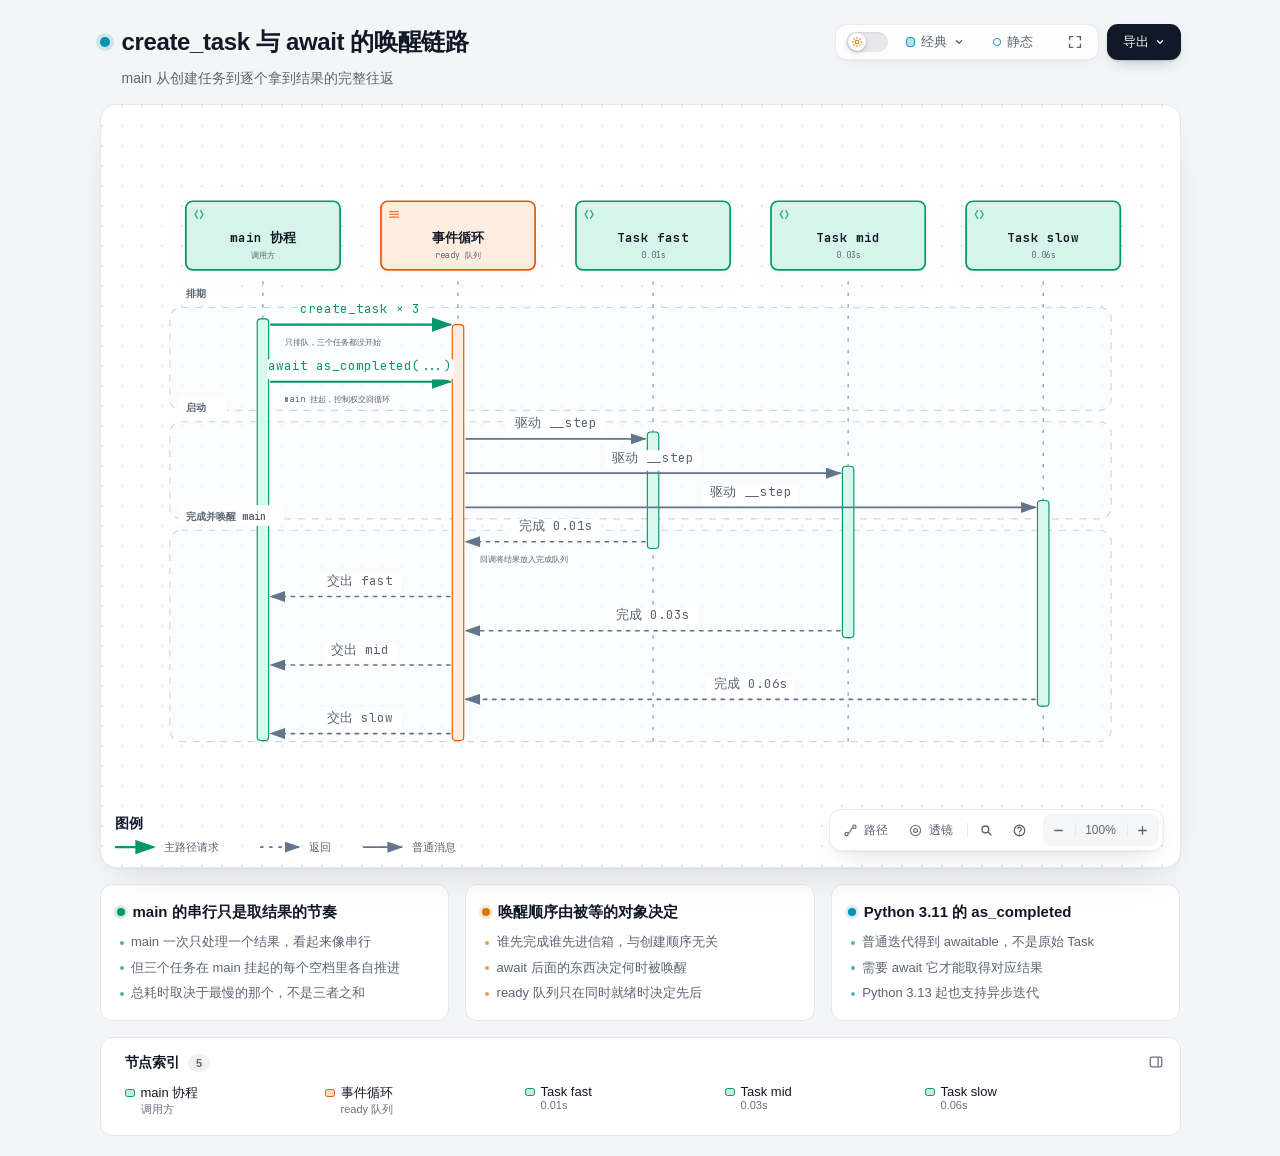
==== commit 0306332c: "docs: 完善第一阶段学习材料与图解" ====
--- a/notes/phase1/day03/assets/await-wakeup.html
+++ b/notes/phase1/day03/assets/await-wakeup.html
@@ -5640,12 +5640,12 @@
       <div class="card">
         <div class="card-header">
           <div class="card-dot cyan"></div>
-          <h3>as_completed 产出的是协程</h3>
+          <h3>Python 3.11 的 as_completed</h3>
         </div>
         <ul>
-          <li>每次迭代拿到一个一次性协程，不是 Task</li>
-          <li>必须再 await 一次才得到结果</li>
-          <li>直接返回迭代器而不消费它，什么也拿不到</li>
+          <li>普通迭代得到 awaitable，不是原始 Task</li>
+          <li>需要 await 它才能取得对应结果</li>
+          <li>Python 3.13 起也支持异步迭代</li>
         </ul>
       </div>
     </div>
